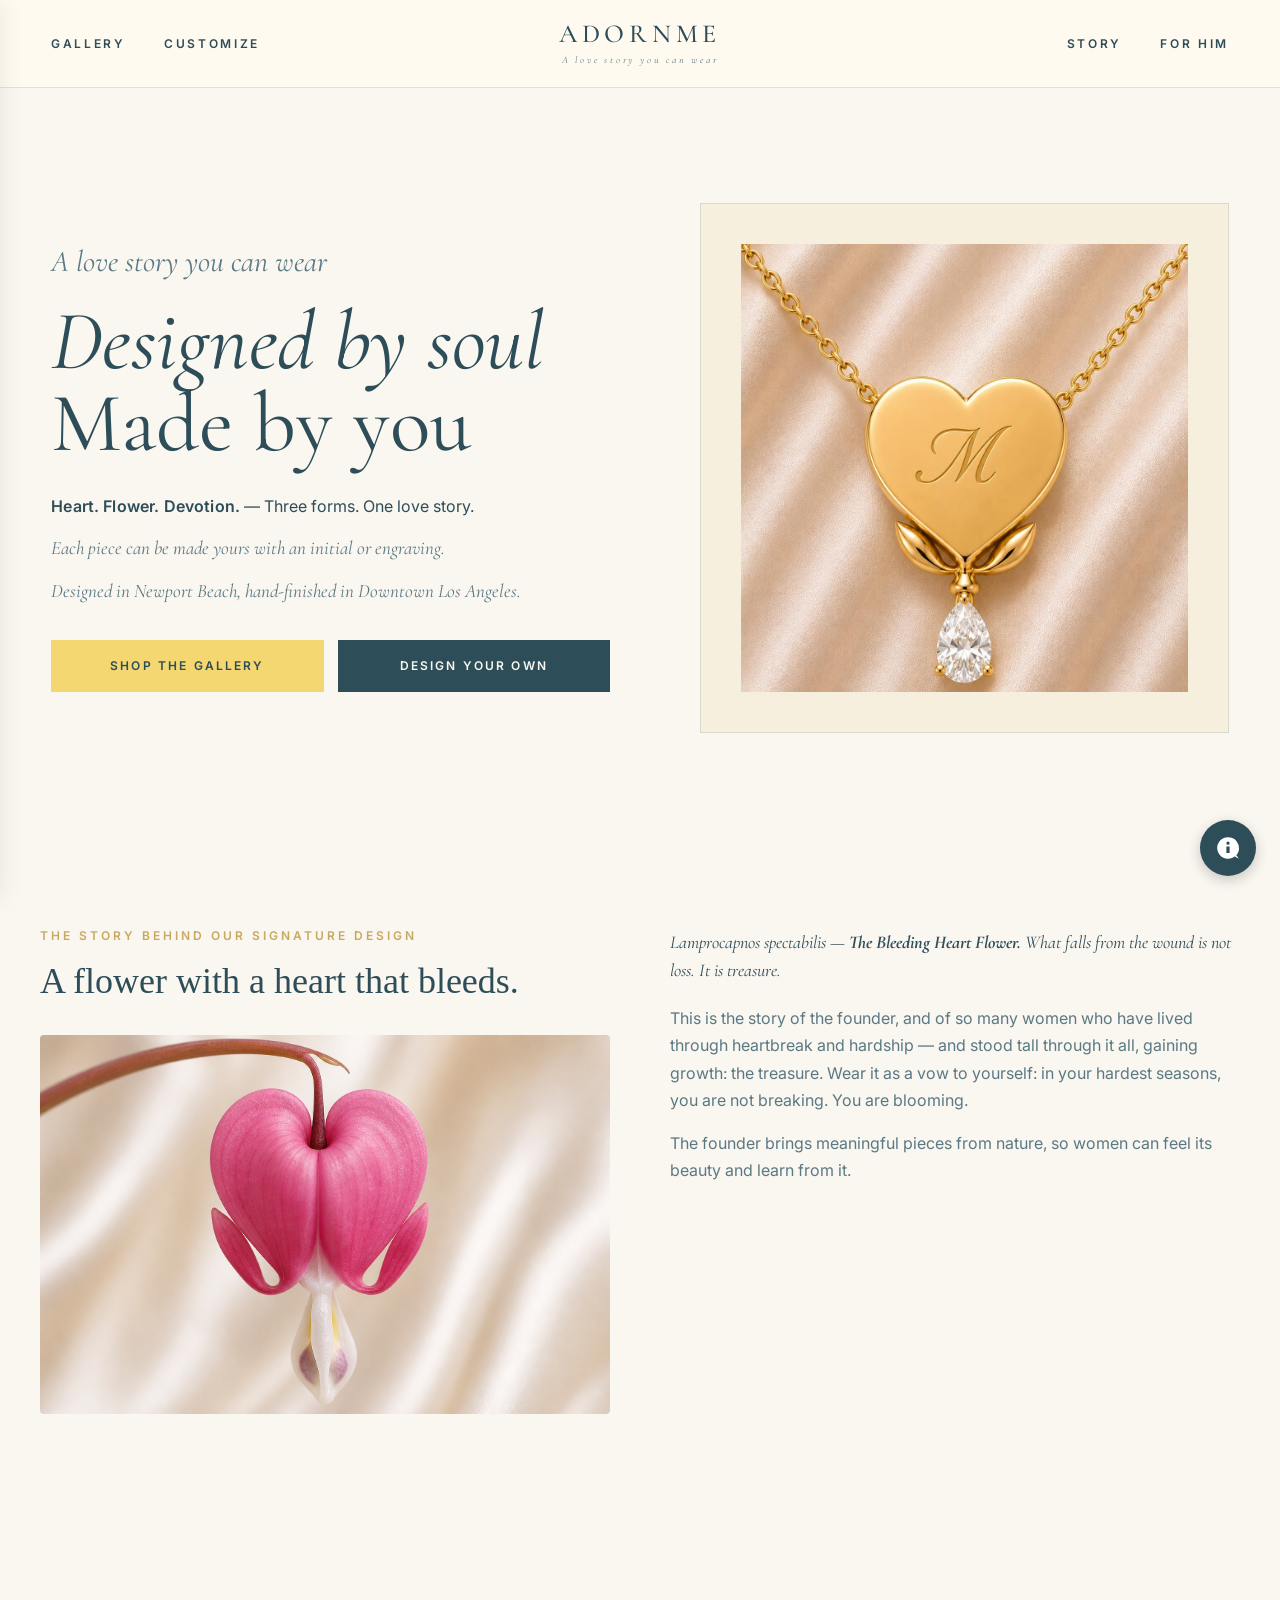
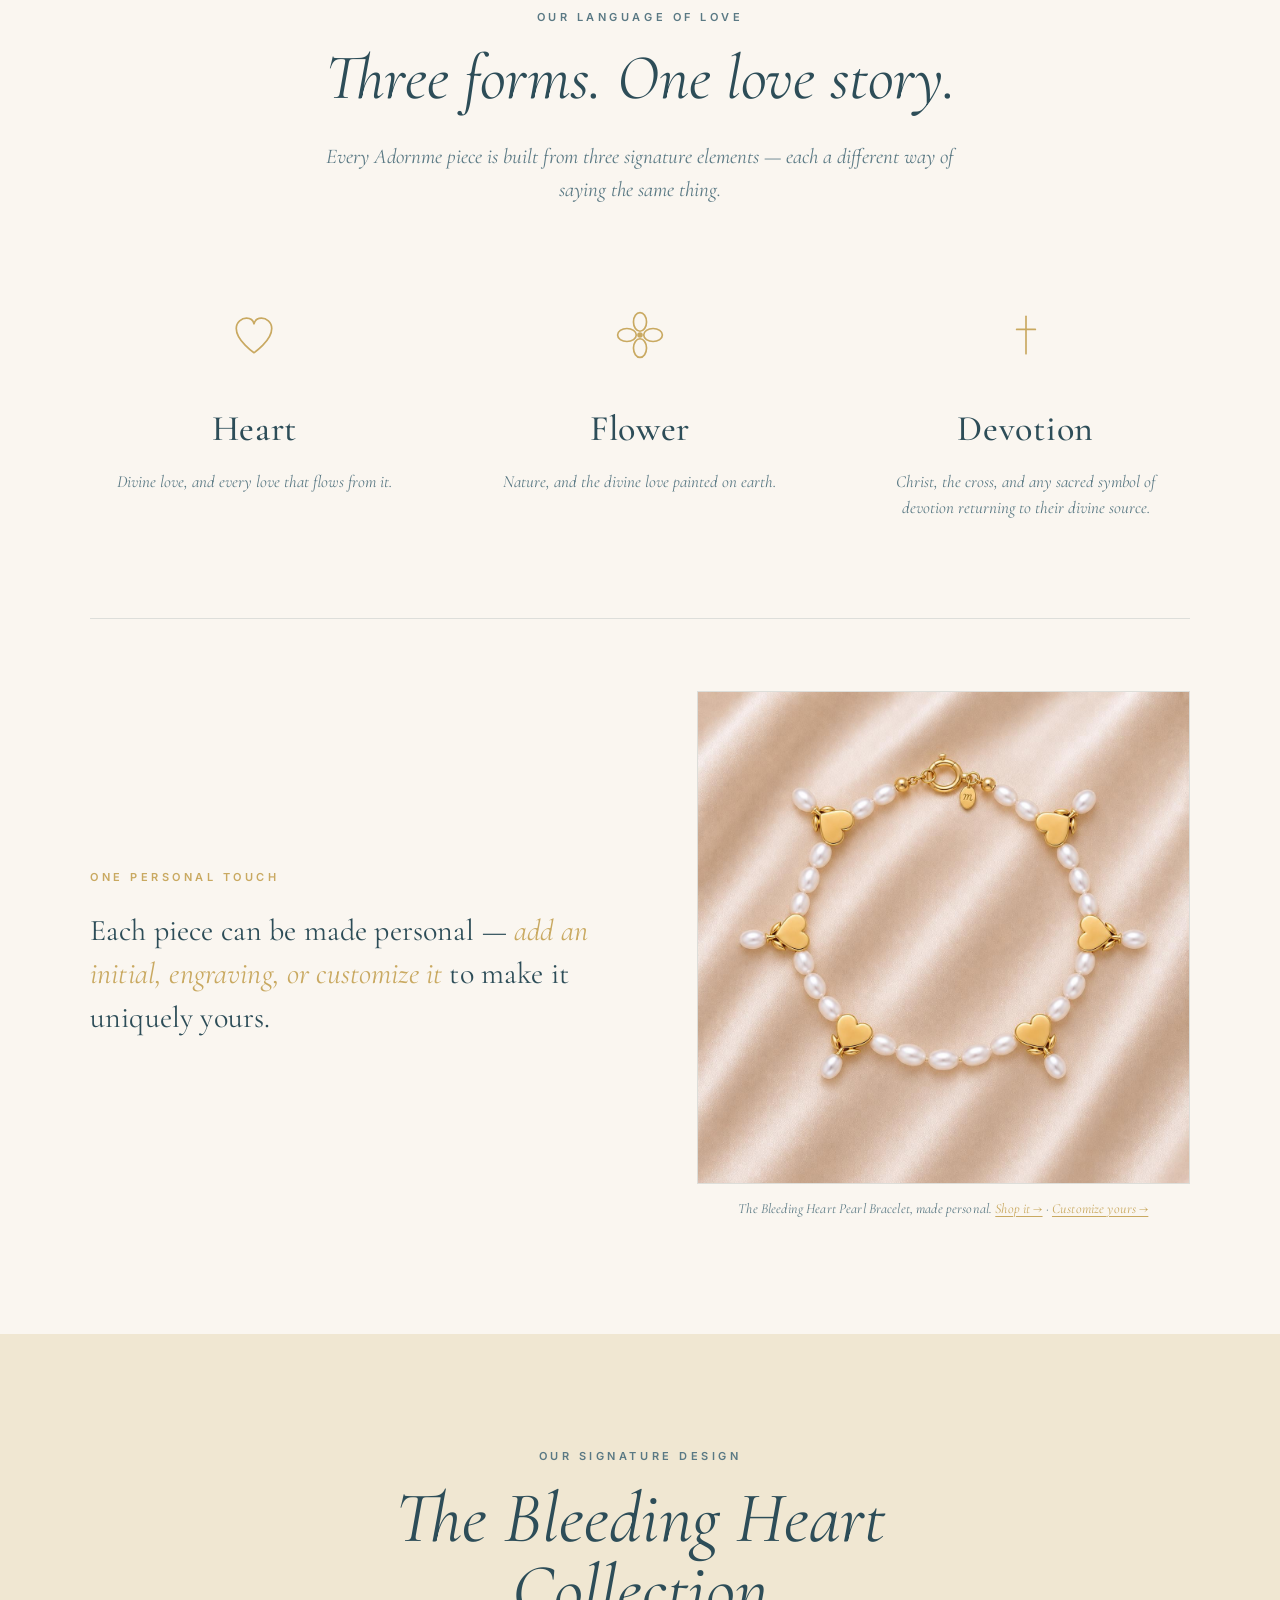
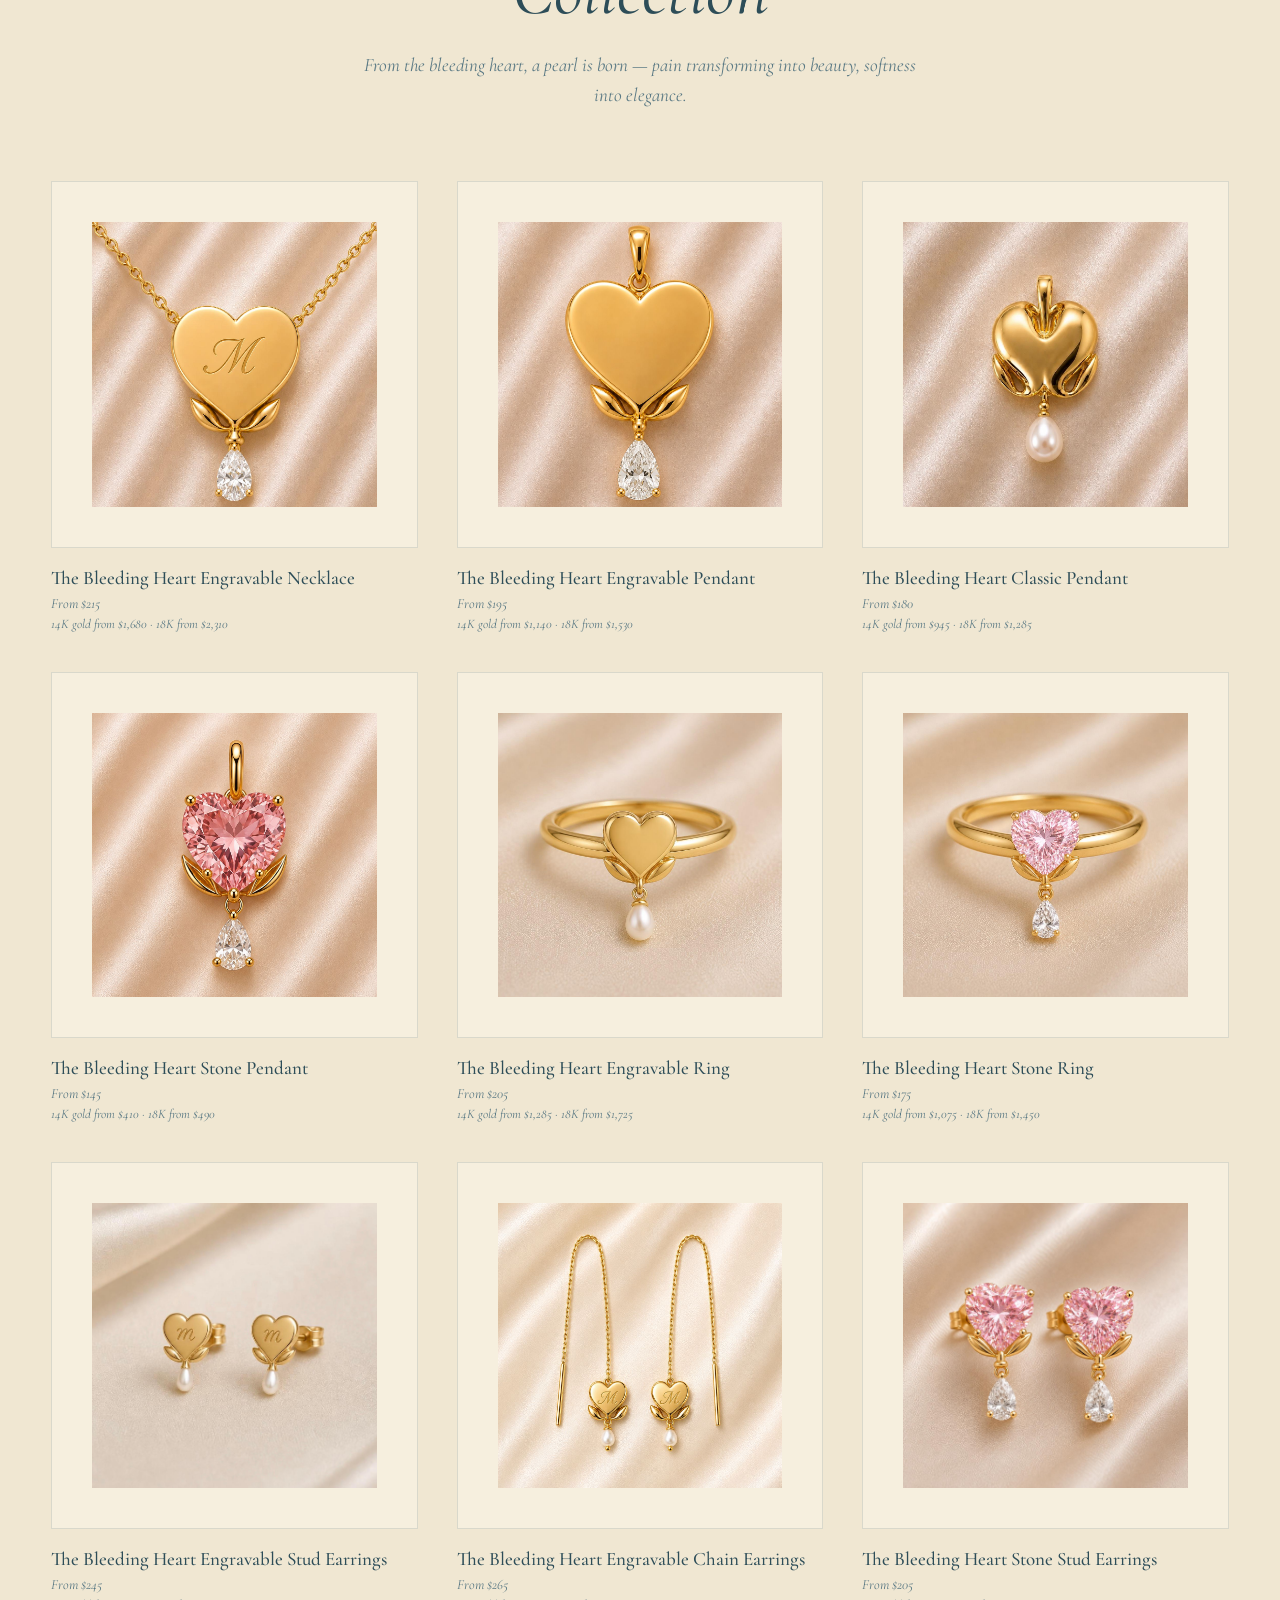
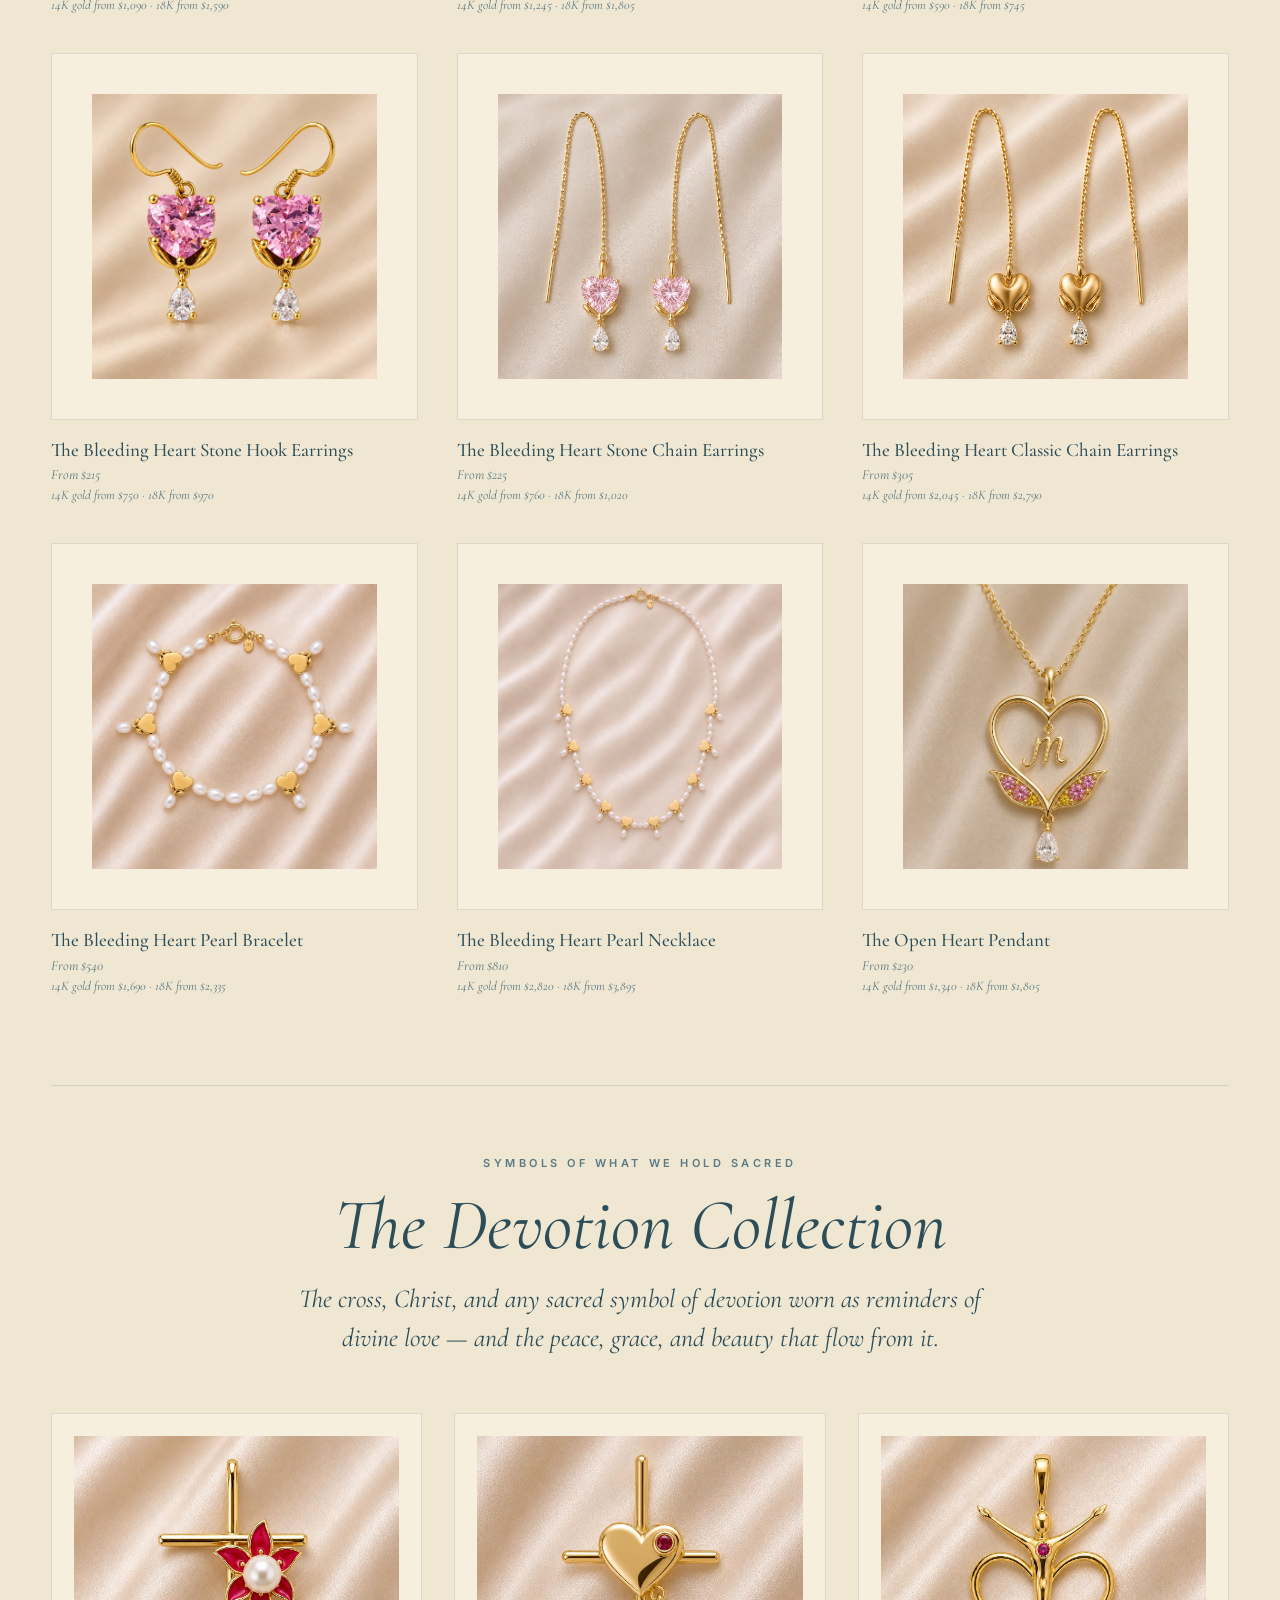
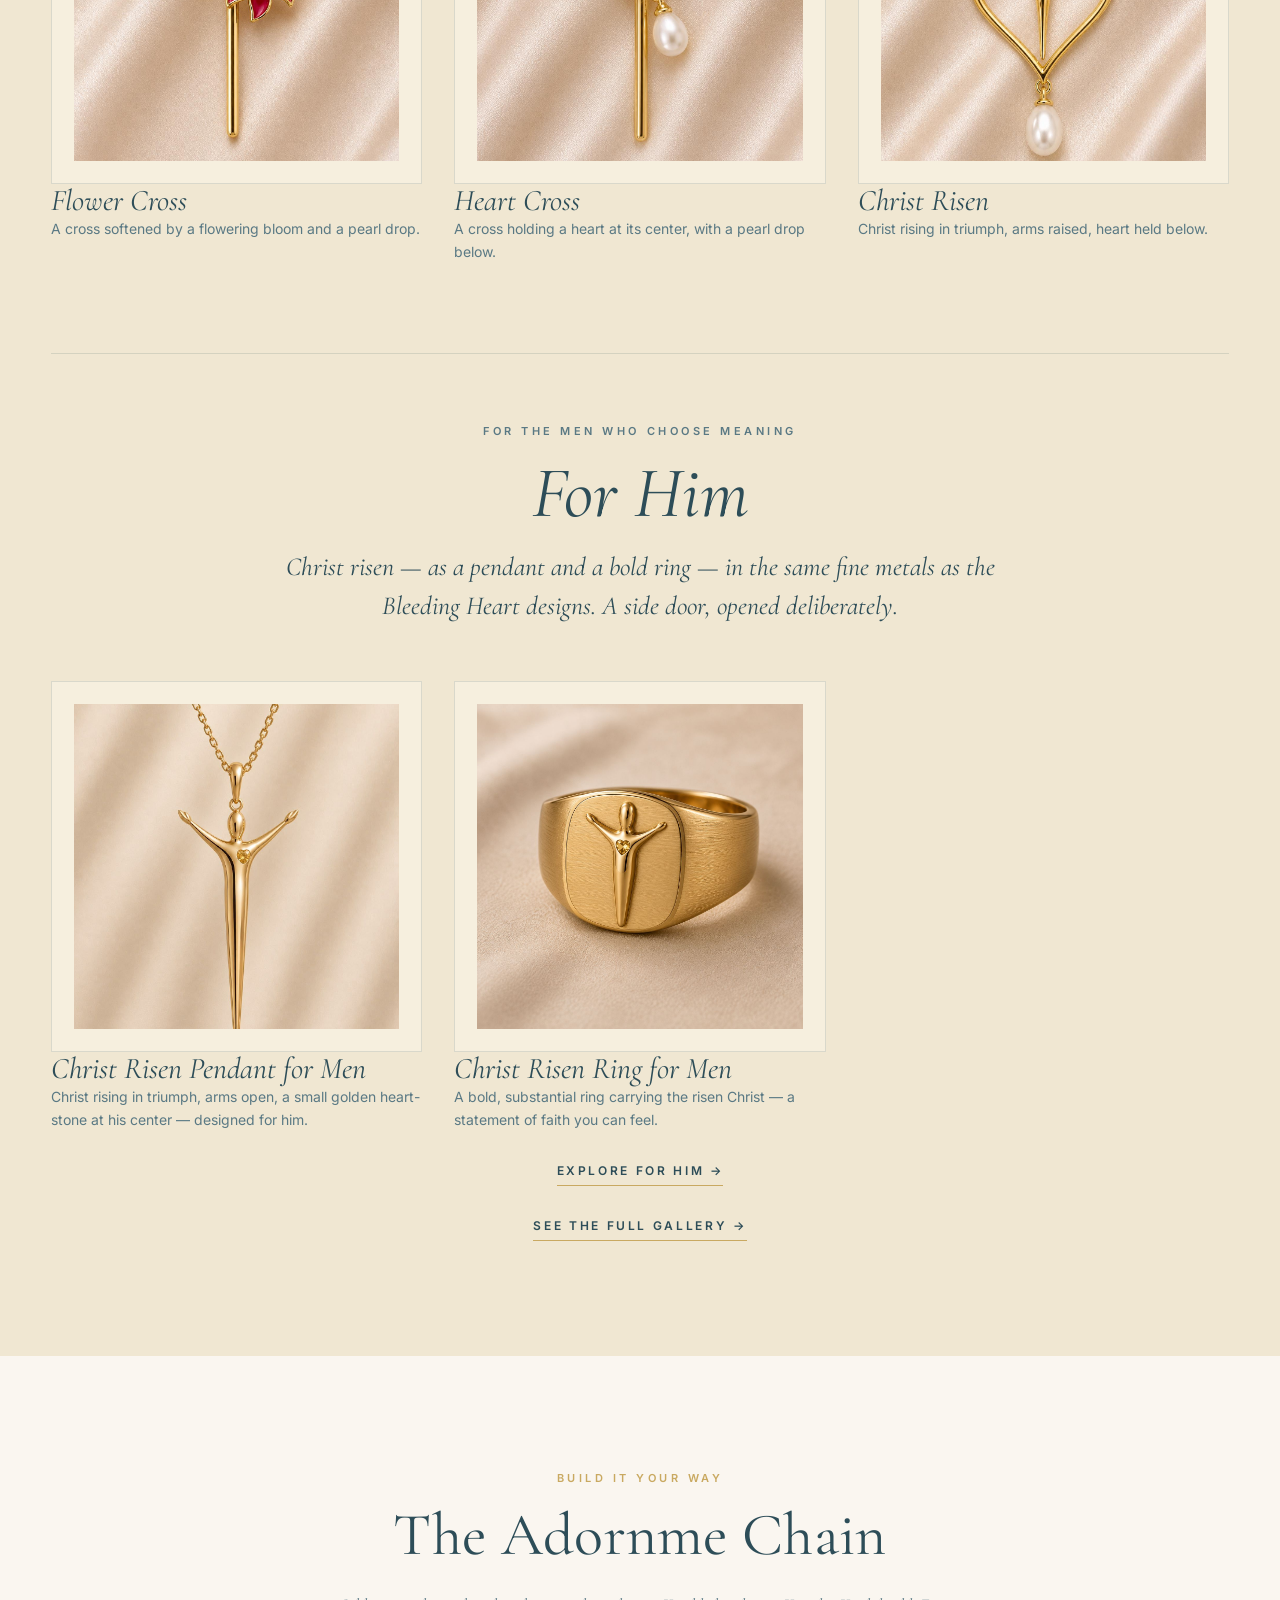
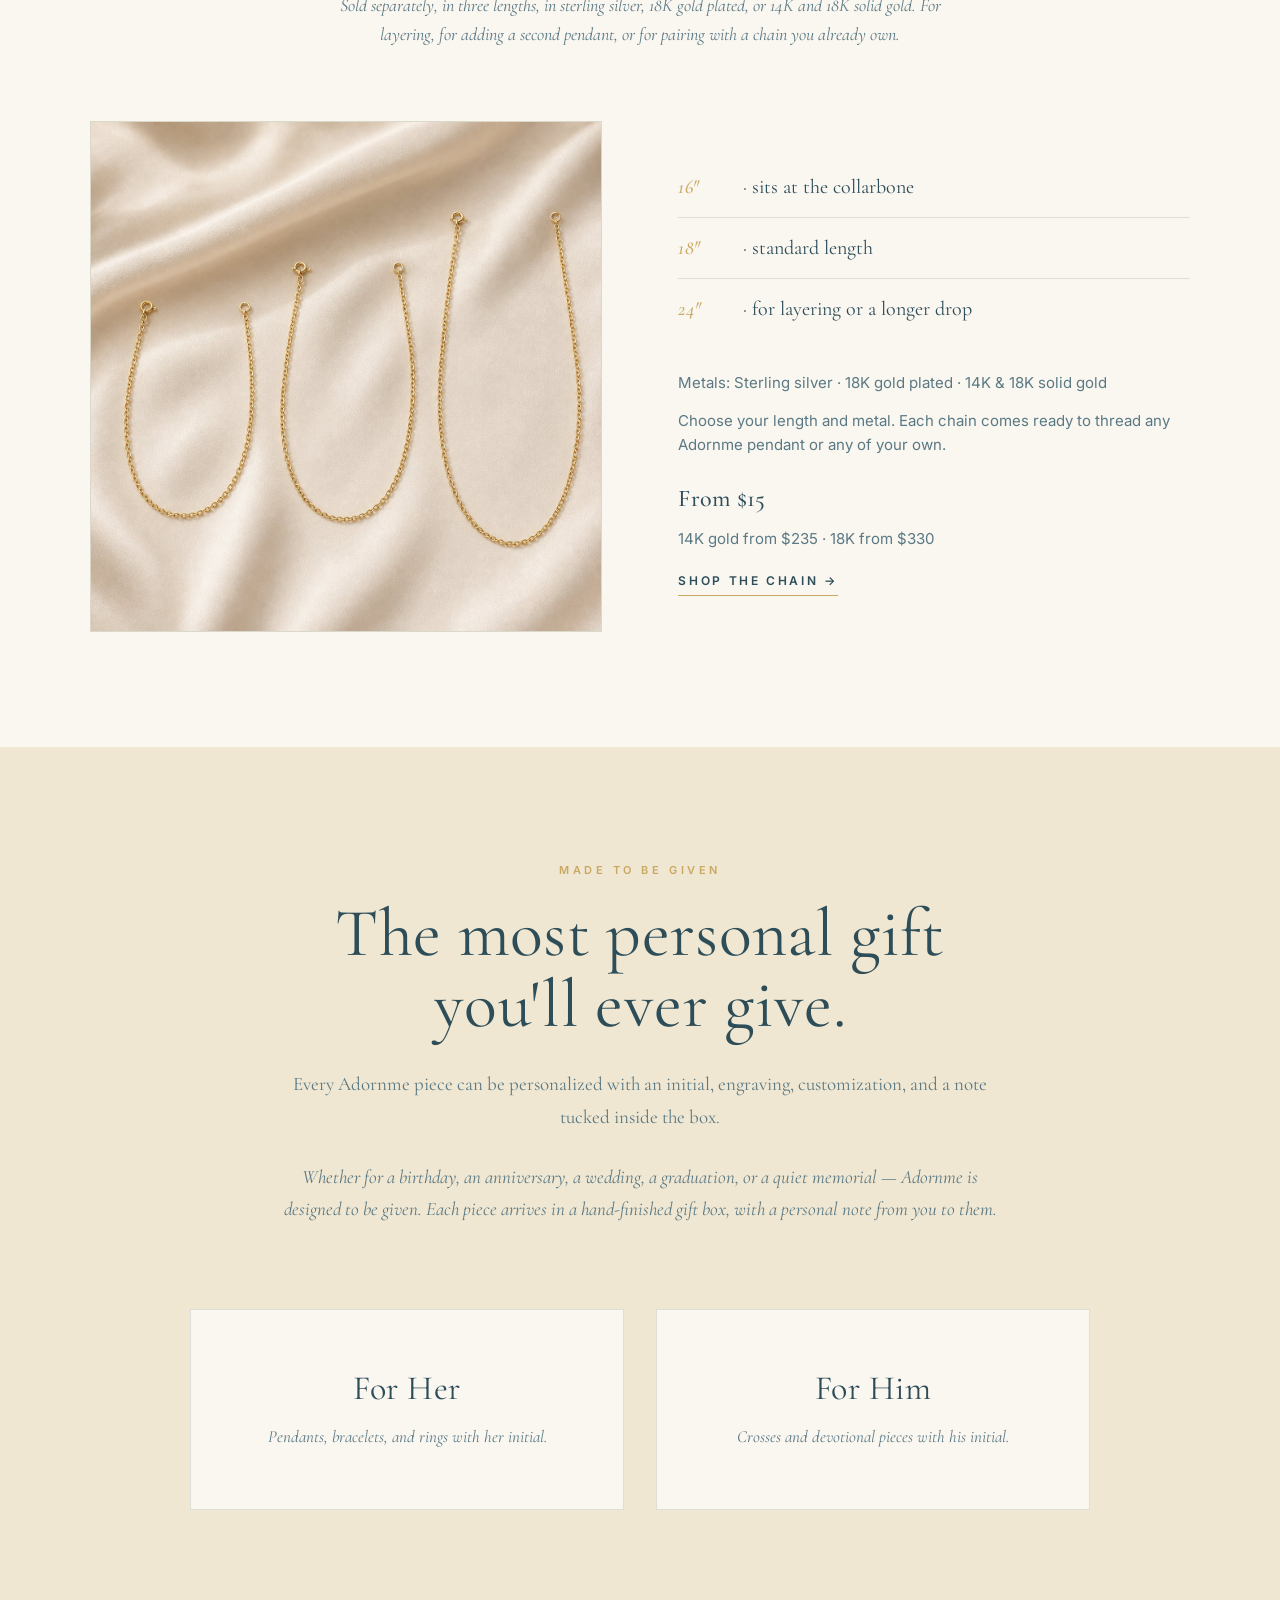
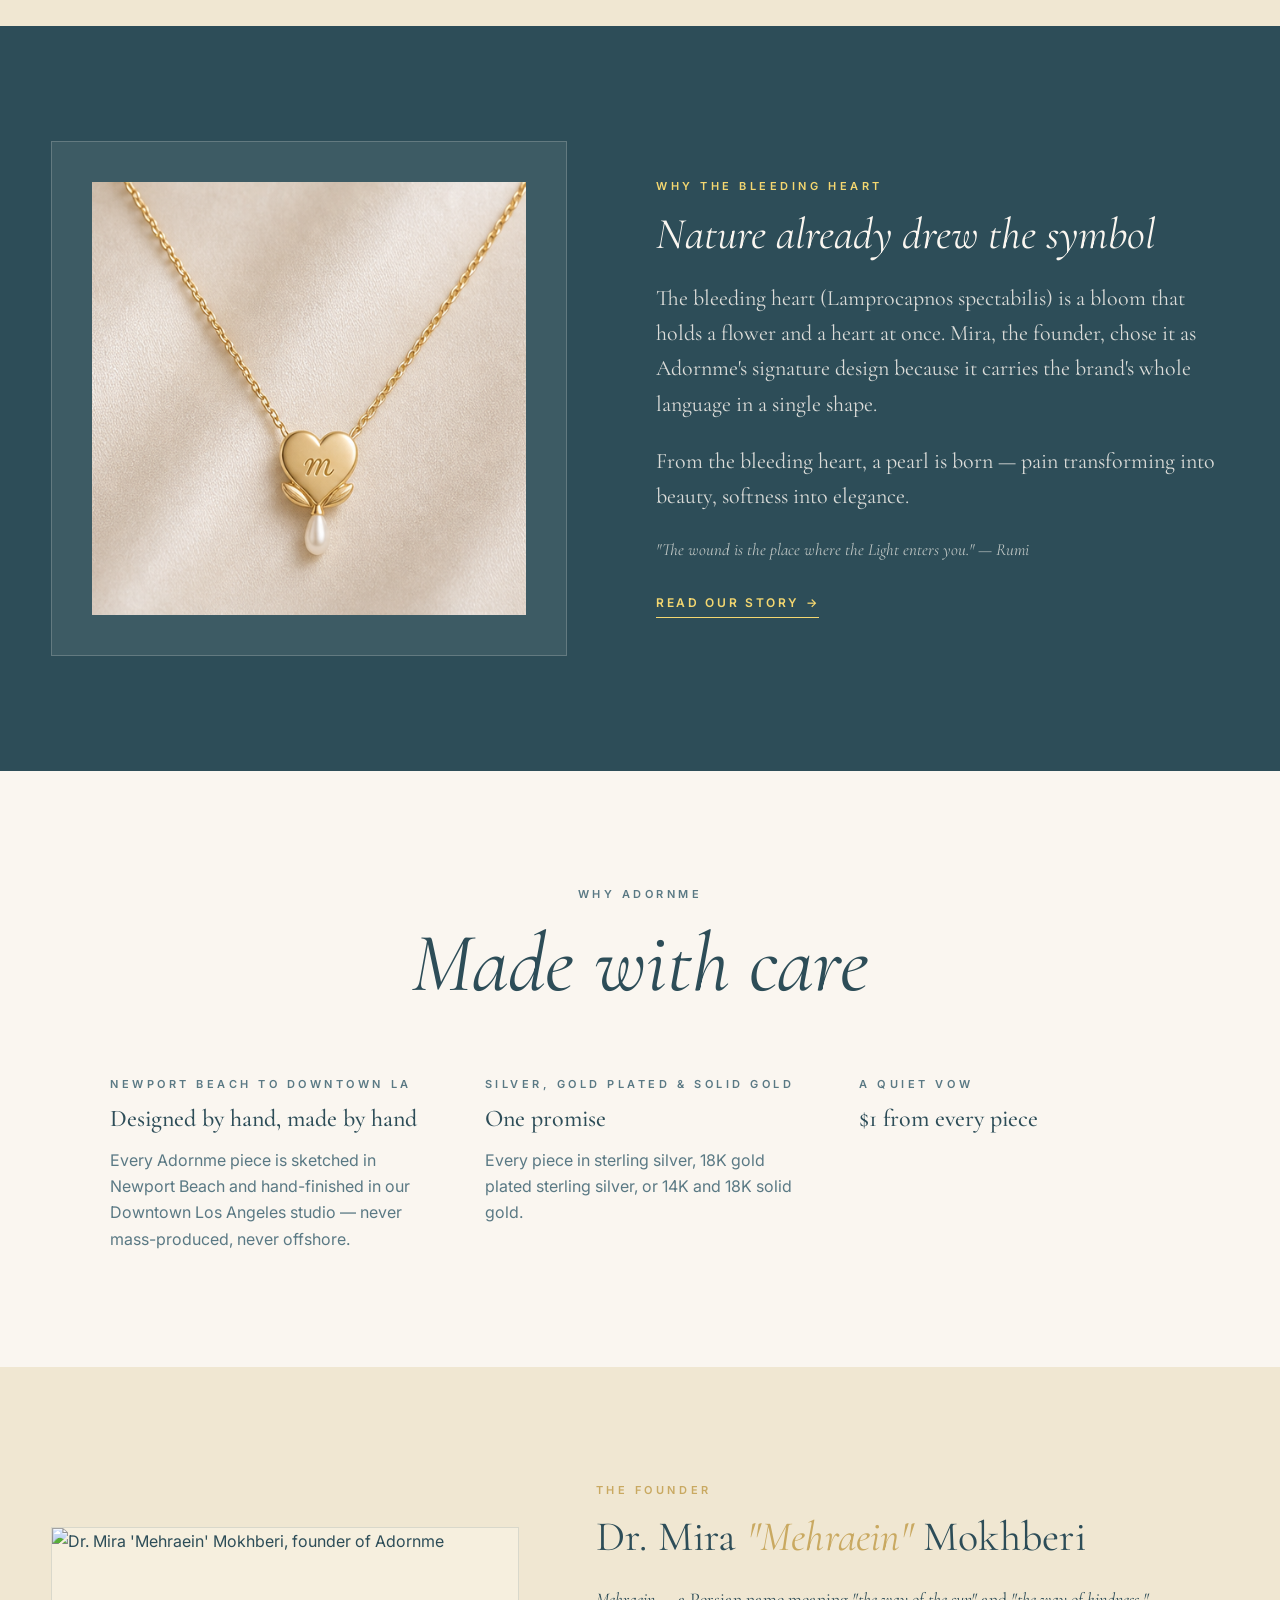
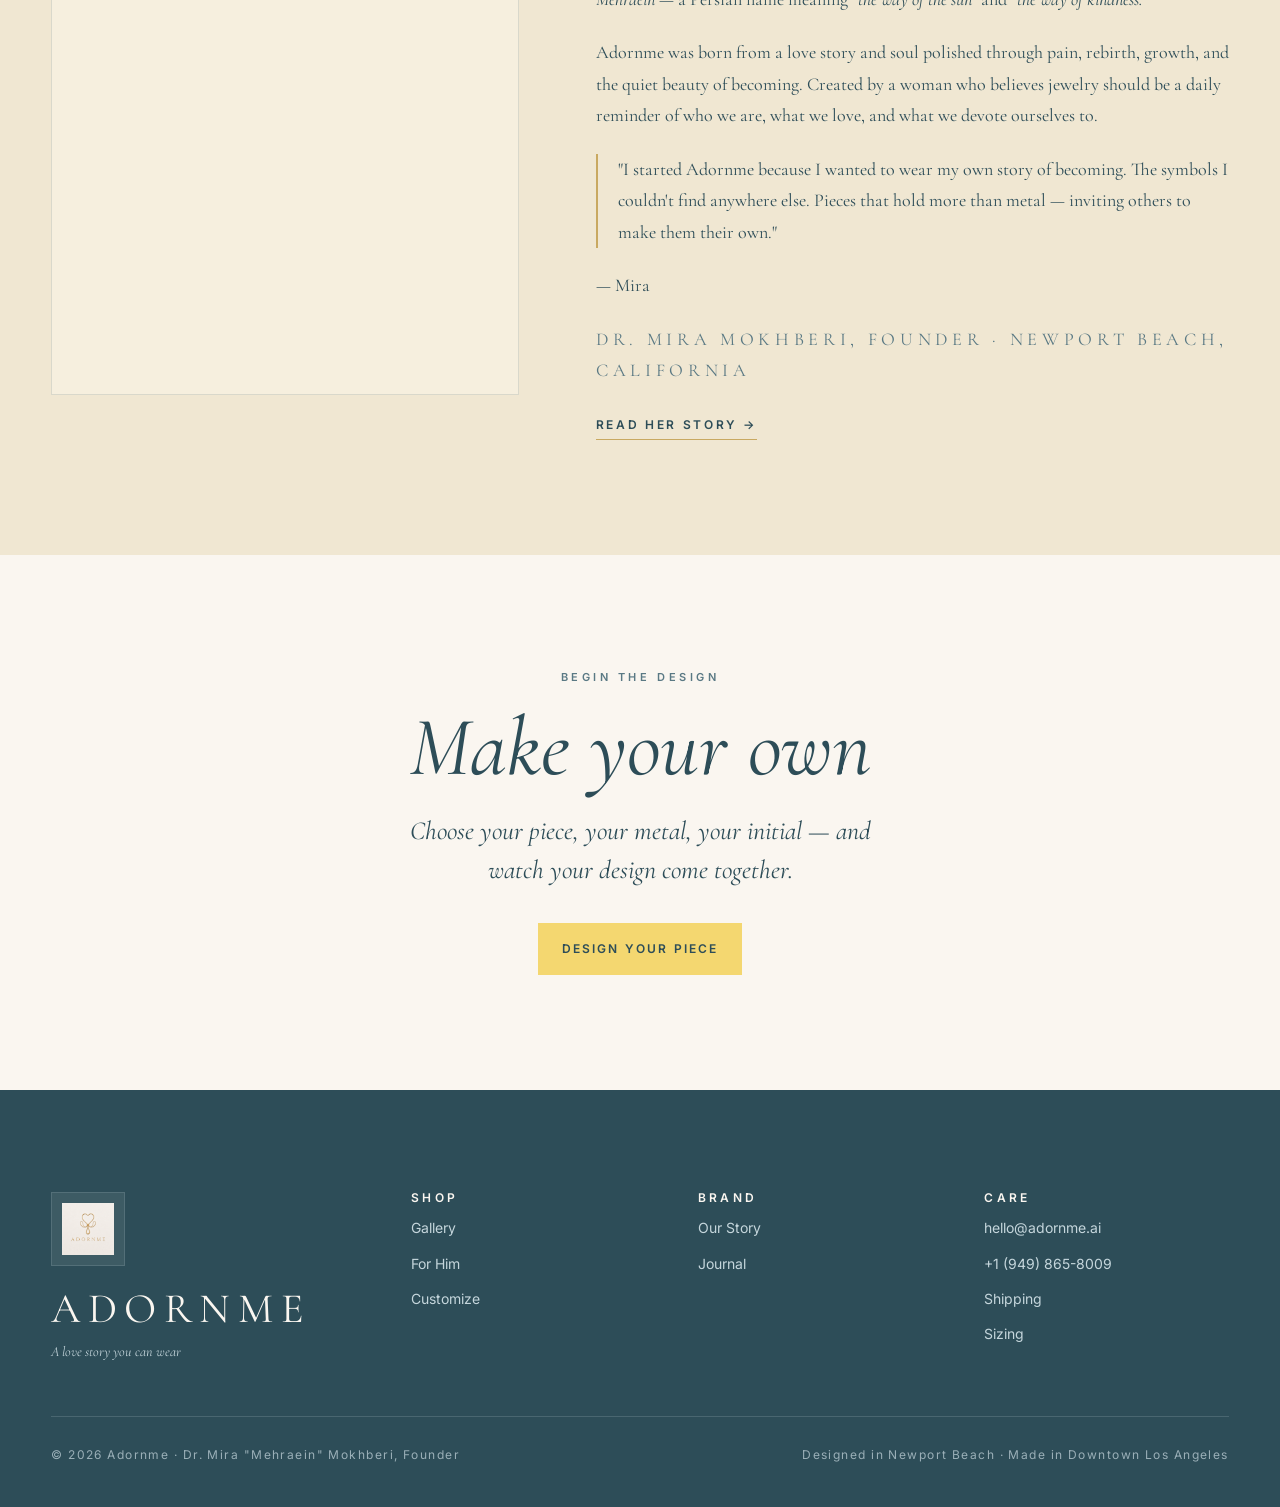
==== index.html @ 0396de8e "Remove leftover "by request" and engraving wording - Home: solid gold no longer described as "by req" ====
<!doctype html>
<html lang="en">
<head>
  <meta charset="utf-8">
  <meta name="viewport" content="width=device-width, initial-scale=1">
  <title>Adornme | A love story you can wear</title>
  <link rel="stylesheet" href="assets/home-gallery-v24.css">
</head>
<body>
  <nav class="nav" aria-label="Primary navigation">
    <div class="nav-left">
      <a href="trinity-collection.html">Gallery</a>
      <a href="customize.html">Customize</a>
    </div>
    <a class="logo" href="index.html" aria-label="Adornme home">
      <strong>ADORNME</strong>
      <span>A love story you can wear</span>
    </a>
    <div class="nav-right">
      <a href="our-story.html">Story</a>
      <a href="for-him.html">For Him</a>
    </div>
  </nav>

  <header class="home-hero">
    <div class="hero-grid">
      <div>
        <p class="hero-tag">A love story you can wear</p>
        <h1><em>Designed by soul</em><br>Made by you</h1>
        <p class="hero-copy"><strong>Heart. Flower. Devotion.</strong> — Three forms. One love story.</p>
        <p class="hero-copy hero-copy--soft">Each piece can be made yours with an initial or engraving.</p>
        <p class="hero-copy hero-copy--soft">Designed in Newport Beach, hand-finished in Downtown Los Angeles.</p>
        <div class="hero-actions">
          <a class="button" href="trinity-collection.html">Shop the Gallery</a>
          <a class="button blue" href="customize.html">Design your own</a>
        </div>
      </div>
      <div class="hero-image">
        <a href="product.html?id=engravable-necklace" aria-label="Shop The Bleeding Heart Engravable Necklace"><img src="assets/products/engravable-necklace.jpeg" alt="The Bleeding Heart Engravable Necklace in gold with engraved initial and pearl drop"></a>
      </div>
    </div>
  </header>

  <section class="garden-section">
    <div class="garden-grid">
      <div class="garden-col garden-left">
        <div class="eyebrow">THE STORY BEHIND OUR SIGNATURE DESIGN</div>
        <h2>A flower with a heart that bleeds.</h2>
        <div class="garden-image">
          <img src="assets/bleeding-heart-flower.png" alt="A single bleeding heart flower bloom — pink heart with white drop hanging below">
        </div>
      </div>
      <div class="garden-col garden-right">
        <p class="lede">Lamprocapnos spectabilis — <strong>The Bleeding Heart Flower.</strong> What falls from the wound is not loss. It is treasure.</p>
        <p>This is the story of the founder, and of so many women who have lived through heartbreak and hardship — and stood tall through it all, gaining growth: the treasure. Wear it as a vow to yourself: in your hardest seasons, you are not breaking. You are blooming.</p>
        <p>The founder brings meaningful pieces from nature, so women can feel its beauty and learn from it.</p>
      </div>
    </div>
  </section>

  <style>
    .garden-section { padding: 80px 24px; background: #faf6f0; }
    .garden-grid { max-width: 1200px; margin: 0 auto; display: grid; grid-template-columns: 1fr 1fr; gap: 60px; align-items: start; }
    .garden-left .eyebrow { font-size: 12px; letter-spacing: 3px; color: #c9a961; margin-bottom: 16px; font-weight: 600; }
    .garden-left h2 { font-size: 36px; line-height: 1.2; color: #2d4d58; font-family: 'Times', serif; margin: 0 0 32px 0; font-weight: 400; }
    .garden-image img { width: 100%; height: auto; display: block; border-radius: 4px; }
    .garden-right .lede { font-size: 18px; line-height: 1.6; color: #2d4d58; margin-bottom: 20px; font-style: italic; }
    .garden-right p { font-size: 16px; line-height: 1.7; color: #5a7984; margin-bottom: 16px; }
    @media (max-width: 768px) { .garden-section { padding: 50px 20px; } .garden-grid { grid-template-columns: 1fr; gap: 24px; } .garden-left h2 { font-size: 28px; margin-bottom: 24px; } .garden-left .garden-image { margin-bottom: 8px; } }
  </style>

  <section class="three-pillars centered-section">
    <div class="container">
      <div class="pillars-head">
        <div class="eyebrow">Our Language of Love</div>
        <h2>Three forms. One love story.</h2>
        <p class="pillars-intro">Every Adornme piece is built from three signature elements — each a different way of saying the same thing.</p>
      </div>
      <div class="pillars-grid">
        <article class="pillar">
          <div class="pillar-icon" aria-hidden="true">
            <svg viewBox="0 0 60 60" fill="none" stroke="currentColor" stroke-width="1.8" stroke-linecap="round" stroke-linejoin="round"><path d="M30 49 C 30 49, 11 36, 11 23 C 11 16, 17 12, 22 12 C 26 12, 29 14, 30 18 C 31 14, 34 12, 38 12 C 43 12, 49 16, 49 23 C 49 36, 30 49, 30 49 Z" /></svg>
          </div>
          <h3 class="pillar-name">Heart</h3>
          <p class="pillar-line">Divine love, and every love that flows from it.</p>
        </article>
        <article class="pillar">
          <div class="pillar-icon" aria-hidden="true">
            <svg viewBox="0 0 60 60" fill="none" stroke="currentColor" stroke-width="1.8" stroke-linecap="round" stroke-linejoin="round"><ellipse cx="30" cy="16" rx="7" ry="10" /><ellipse cx="44" cy="30" rx="10" ry="7" /><ellipse cx="30" cy="44" rx="7" ry="10" /><ellipse cx="16" cy="30" rx="10" ry="7" /><circle cx="30" cy="30" r="3" fill="currentColor" stroke="none" /></svg>
          </div>
          <h3 class="pillar-name">Flower</h3>
          <p class="pillar-line">Nature, and the divine love painted on earth.</p>
        </article>
        <article class="pillar">
          <div class="pillar-icon" aria-hidden="true">
            <svg viewBox="0 0 60 60" fill="none" stroke="currentColor" stroke-width="1.8" stroke-linecap="round"><line x1="30" y1="10" x2="30" y2="50" /><line x1="20" y1="24" x2="40" y2="24" /></svg>
          </div>
          <h3 class="pillar-name">Devotion</h3>
          <p class="pillar-line">Christ, the cross, and any sacred symbol of devotion returning to their divine source.</p>
        </article>
      </div>
      <div class="pillars-personal pillars-personal--with-example">
        <div class="pillars-personal-text">
          <div class="eyebrow">One Personal Touch</div>
          <p class="personal-line">Each piece can be made personal — <em>add an initial, engraving, or customize it</em> to make it uniquely yours.</p>
        </div>
        <div class="personal-example">
          <div class="personal-example-image">
            <a href="product.html?id=pearl-bracelet" aria-label="Shop The Bleeding Heart Pearl Bracelet"><img src="assets/products/pearl-bracelet-six-hearts.jpg" alt="The Bleeding Heart Pearl Bracelet, personalized with initial"></a>
          </div>
          <p class="personal-example-caption">The Bleeding Heart Pearl Bracelet, made personal. <a href="product.html?id=pearl-bracelet">Shop it →</a> · <a href="customize.html">Customize yours →</a></p>
        </div>
      </div>
    </div>
  </section>

  <section class="signature cream">
    <div class="container">
      <div class="section-head">
        <div class="eyebrow">Our Signature Design</div>
        <h2>The Bleeding Heart Collection</h2>
        <p class="poem">From the bleeding heart, a pearl is born — pain transforming into beauty, softness into elegance.</p>
      </div>
      <!-- Data-driven: rendered from PRODUCTS with live Shopify prices -->
      <div class="product-grid product-grid--six" id="homeSignatureGrid"></div>

      <div class="cross-studies">
        <div class="section-head">
          <div class="eyebrow">Symbols of What We Hold Sacred</div>
          <h2>The Devotion Collection</h2>
          <p class="lede">The cross, Christ, and any sacred symbol of devotion worn as reminders of divine love — and the peace, grace, and beauty that flow from it.</p>
        </div>
        <div class="study-grid study-grid--five" id="homeDevotionGrid"></div>
      </div>

      <div class="cross-studies">
        <div class="section-head">
          <div class="eyebrow">For the Men Who Choose Meaning</div>
          <h2>For Him</h2>
          <p class="lede">Christ risen — as a pendant and a bold ring — in the same fine metals as the Bleeding Heart designs. A side door, opened deliberately.</p>
        </div>
        <div class="study-grid study-grid--five" id="homeForHimGrid"></div>
        <a class="link-arrow" href="for-him.html">Explore For Him →</a>
      </div>
      <a class="link-arrow" href="trinity-collection.html">See the full Gallery →</a>
    </div>
  </section>

  <section class="chains centered-section">
    <div class="container">
      <div class="chains-head">
        <div class="eyebrow">Build it your way</div>
        <h2>The Adornme Chain</h2>
        <p class="chains-intro">Sold separately, in three lengths, in sterling silver, 18K gold plated, or 14K and 18K solid gold. For layering, for adding a second pendant, or for pairing with a chain you already own.</p>
      </div>
      <div class="chains-grid">
        <div class="chains-image">
          <a href="product.html?id=adornme-chain" aria-label="Shop The Adornme Chain"><img src="assets/products/adornme-chain.png" alt="The Adornme Chain in three lengths, shown side by side"></a>
        </div>
        <div class="chains-copy">
          <ul class="chains-options">
            <li><strong>16″</strong> · sits at the collarbone</li>
            <li><strong>18″</strong> · standard length</li>
            <li><strong>24″</strong> · for layering or a longer drop</li>
          </ul>
          <p class="chains-detail">Metals: Sterling silver · 18K gold plated · 14K &amp; 18K solid gold</p>
          <p class="chains-detail">Choose your length and metal. Each chain comes ready to thread any Adornme pendant or any of your own.</p>
          <p class="chains-price" id="homeChainPrice">From $15</p>
          <p class="chains-detail" id="homeChainGold">14K gold from $235 · 18K from $330</p>
          <a class="link-arrow" href="product.html?id=adornme-chain">Shop the chain →</a>
        </div>
      </div>
    </div>
  </section>

  <section class="gift centered-section">
    <div class="container">
      <div class="gift-head">
        <div class="eyebrow">Made to be Given</div>
        <h2>The most personal gift<br>you'll ever give.</h2>
        <p class="gift-copy">Every Adornme piece can be personalized with an initial, engraving, customization, and a note tucked inside the box.</p>
        <p class="gift-copy gift-copy--italic">Whether for a birthday, an anniversary, a wedding, a graduation, or a quiet memorial — Adornme is designed to be given. Each piece arrives in a hand-finished gift box, with a personal note from you to them.</p>
      </div>
      <div class="gift-grid">
        <article class="gift-card">
          <h3>For Her</h3>
          <p>Pendants, bracelets, and rings with her initial.</p>
        </article>
        <article class="gift-card">
          <h3>For Him</h3>
          <p>Crosses and devotional pieces with his initial.</p>
        </article>
      </div>
    </div>
  </section>

  <section class="dark">
    <div class="story-grid">
      <div class="story-image">
        <img src="assets/products/bleeding-heart-macro.jpg" alt="Close-up of the Bleeding Heart pendant">
      </div>
      <div>
        <div class="eyebrow">Why the Bleeding Heart</div>
        <h3>Nature already drew the symbol</h3>
        <p>The bleeding heart (Lamprocapnos spectabilis) is a bloom that holds a flower and a heart at once. Mira, the founder, chose it as Adornme's signature design because it carries the brand's whole language in a single shape.</p>
        <p>From the bleeding heart, a pearl is born — pain transforming into beauty, softness into elegance.</p>
        <p class="quote">"The wound is the place where the Light enters you." — Rumi</p>
        <a class="link-arrow" href="our-story.html">Read our story →</a>
      </div>
    </div>
  </section>

  <section class="made">
    <div class="section-head narrow">
      <div class="eyebrow">Why Adornme</div>
      <h2>Made with care</h2>
    </div>
    <div class="trust-grid">
      <article class="trust-item">
        <div class="eyebrow">Newport Beach to Downtown LA</div>
        <h4>Designed by hand, made by hand</h4>
        <p>Every Adornme piece is sketched in Newport Beach and hand-finished in our Downtown Los Angeles studio — never mass-produced, never offshore.</p>
      </article>
      <article class="trust-item">
        <div class="eyebrow">Silver, gold plated &amp; solid gold</div>
        <h4>One promise</h4>
        <p>Every piece in sterling silver, 18K gold plated sterling silver, or 14K and 18K solid gold.</p>
      </article>
      <article class="trust-item">
        <div class="eyebrow">A quiet vow</div>
        <h4>$1 from every piece</h4>
        
      </article>
    </div>
  </section>

  <section class="founder-note cream">
    <div class="container">
      <div class="founder-grid">
        <div class="founder-portrait">
          <img src="assets/mira-founder-portrait.jpg" alt="Dr. Mira 'Mehraein' Mokhberi, founder of Adornme">
        </div>
        <div class="founder-text">
          <div class="eyebrow">The Founder</div>
          <h2 class="founder-name">Dr. Mira <em>"Mehraein"</em> Mokhberi</h2>
          <p class="founder-meaning"><em>Mehraein</em> — a Persian name meaning <em>"the way of the sun"</em> and <em>"the way of kindness."</em></p>
          <p>Adornme was born from a love story and soul polished through pain, rebirth, growth, and the quiet beauty of becoming. Created by a woman who believes jewelry should be a daily reminder of who we are, what we love, and what we devote ourselves to.</p>
          <p class="founder-quote">"I started Adornme because I wanted to wear my own story of becoming. The symbols I couldn't find anywhere else. Pieces that hold more than metal — inviting others to make them their own."</p>
          <p class="founder-signoff">— Mira</p>
          <p class="founder-attribution">Dr. Mira Mokhberi, Founder · Newport Beach, California</p>
          <a class="link-arrow" href="our-story.html">Read her story →</a>
        </div>
      </div>
    </div>
  </section>

  <section class="invite">
    <div class="narrow">
      <div class="eyebrow">Begin the design</div>
      <h2>Make your own</h2>
      <p class="lede">Choose your piece, your metal, your initial — and watch your design come together.</p>
      <a class="button" href="customize.html">Design your piece</a>
    </div>
  </section>

  <footer class="footer">
    <div class="footer-grid">
      <div>
        <div class="footer-mark"><img src="assets/adornme-symbol-mark-adornme.png" alt="Adornme flower-heart symbol"></div>
        <div class="footer-logo">ADORNME</div>
        <p class="footer-tag">A love story you can wear</p>
      </div>
      <div>
        <h3>Shop</h3>
        <a href="trinity-collection.html">Gallery</a>
        <a href="for-him.html">For Him</a>
        <a href="customize.html">Customize</a>
      </div>
      <div>
        <h3>Brand</h3>
        <a href="our-story.html">Our Story</a>
        <a href="journal.html">Journal</a>
      </div>
      <div>
        <h3>Care</h3>
        <p><a href="mailto:hello@adornme.ai" style="color:inherit;text-decoration:none;">hello@adornme.ai</a></p>
        <p><a href="tel:+19498658009" style="color:inherit;text-decoration:none;">+1 (949) 865-8009</a></p>
        <a href="shipping.html">Shipping</a>
        <a href="materials.html">Sizing</a>
      </div>
    </div>
    <div class="legal">
      <span>© 2026 Adornme · Dr. Mira "Mehraein" Mokhberi, Founder</span>
      <span>Designed in Newport Beach · Made in Downtown Los Angeles</span>
    </div>
  </footer>

  <script src="assets/products-data.js"></script>
  <script src="assets/shopify-checkout.js"></script>
  <script>
    // ============================================================
    // HOMEPAGE product grids — v43.0 (adds "14K gold from" lines for pieces with gold prices)
    // Data-driven from PRODUCTS with live Shopify "from" prices.
    // This prevents stale/broken cards when the catalog changes.
    // ============================================================
    const livePrices = {};
    const liveGold = {};   // id -> { gold14, gold18 } lowest live gold prices
    function goldFrom(p, m){ const g = liveGold[p.id] || {}; return g[m] != null ? g[m] : adornmeMetalFrom(p, m); }
    function goldText(p){ return adornmeHasGold(p) ? `14K gold from $${goldFrom(p,"gold14").toLocaleString()} · 18K from $${goldFrom(p,"gold18").toLocaleString()}` : ""; }

    function fromPriceFor(p){
      // Live Shopify from-price when loaded; otherwise the products-data.js price.
      if (livePrices[p.id] != null) return livePrices[p.id];
      return adornmeGetFromPrice(p);
    }
    function priceText(p){ const n = fromPriceFor(p); return n != null ? `From $${n.toLocaleString()}` : ""; }
    function card(p){
      const img = p.image;
      return `<a class="product-card" href="product.html?id=${p.id}"><div class="product-image"><img src="${img}" alt="${p.title}"></div><h3>${p.title}</h3><p class="price">${priceText(p)}</p>${adornmeHasGold(p) ? `<p class="price price-gold">${goldText(p)}</p>` : ""}</a>`;
    }
    function studyCard(p){
      return `<a class="study-card" href="product.html?id=${p.id}" style="text-decoration:none;color:inherit;display:block;"><div class="product-image"><img src="${p.image}" alt="${p.title}"></div><h3>${p.title}</h3><p>${p.lede || ""}</p></a>`;
    }
    function renderHomeGrids(){
      // Signature: Bleeding Heart collection pieces (exclude devotion), cap at a tidy set
      const sig = PRODUCTS.filter((p)=>p.collection==="bleeding-heart");
      const devotion = PRODUCTS.filter((p)=>p.collection==="devotion");
      const forhim = PRODUCTS.filter((p)=>p.collection==="for-him");
      const sigEl = document.getElementById("homeSignatureGrid");
      const devEl = document.getElementById("homeDevotionGrid");
      const forhimEl = document.getElementById("homeForHimGrid");
      if (sigEl) sigEl.innerHTML = sig.map(card).join("");
      if (devEl) devEl.innerHTML = devotion.map(studyCard).join("");
      if (forhimEl) forhimEl.innerHTML = forhim.map(studyCard).join("");
      // chain price
      const chain = PRODUCTS.find((p)=>p.id==="adornme-chain");
      const chainEl = document.getElementById("homeChainPrice");
      if (chain && chainEl) chainEl.textContent = priceText(chain);
      const chainGoldEl = document.getElementById("homeChainGold");
      if (chain && chainGoldEl) chainGoldEl.textContent = goldText(chain);
    }

    renderHomeGrids();

    (async function loadLive(){
      try {
        if (window.AdornmeShopify && window.AdornmeShopify.getProductPricing){
          await Promise.all(PRODUCTS.map(async (p)=>{
            try { const d = await window.AdornmeShopify.getProductPricing(p.id); if (d && d.from!=null) livePrices[p.id]=d.from;
              if (d && adornmeHasGold(p) && window.AdornmeShopify.liveMetalFrom) liveGold[p.id] = { gold14: window.AdornmeShopify.liveMetalFrom(p.id, METALS.gold14.shopify), gold18: window.AdornmeShopify.liveMetalFrom(p.id, METALS.gold18.shopify) }; } catch(e){}
          }));
          renderHomeGrids();
        }
      } catch(e){ console.warn("[Adornme] Home live pricing fallback:", e); }
    })();
  </script>
  <script src="assets/mobile-menu.js"></script>
  <script src="assets/fab.js"></script>
</body>
</html>
---- assets/home-gallery-v24.css ----
@import url("https://fonts.googleapis.com/css2?family=Cormorant+Garamond:ital,wght@0,300;0,400;0,500;1,300;1,400;1,500&family=Inter:wght@300;400;500;600&display=swap");

:root {
  --ink: #2D4D58;
  --ink-soft: #5A7984;
  --aegean: #2D4D58;
  --buttercup: #F4D770;
  --antique-gold: #C9A961;
  --cream: #F0E7D2;
  --ivory: #FAF6F0;
  --paper: #F6EFDE;
  --rule: rgba(45,77,88,0.14);
  --serif: "Cormorant Garamond", Georgia, "Times New Roman", serif;
  --sans: Inter, ui-sans-serif, system-ui, -apple-system, BlinkMacSystemFont, "Segoe UI", sans-serif;
}

* { box-sizing: border-box; }
html { scroll-behavior: smooth; }
body { margin: 0; background: var(--ivory); color: var(--ink); font: 16px/1.65 var(--sans); }
a { color: inherit; text-decoration: none; }
img { display: block; width: 100%; height: 100%; object-fit: cover; }
h1, h2, h3, h4, p { margin: 0; }
button, input { font: inherit; }

.announce {
  background: var(--ink);
  color: var(--ivory);
  padding: 9px 20px;
  text-align: center;
  font: 500 12px/1.4 var(--sans);
  letter-spacing: .14em;
}

.nav {
  position: sticky;
  top: 0;
  z-index: 20;
  min-height: 88px;
  display: grid;
  grid-template-columns: 1fr auto 1fr;
  align-items: center;
  gap: 28px;
  padding: 16px clamp(20px, 4vw, 56px);
  border-bottom: 1px solid var(--rule);
  background: rgba(255,250,240,.92);
  backdrop-filter: blur(10px);
}

.nav-left, .nav-right { display: flex; gap: clamp(22px, 3vw, 42px); align-items: center; }
.nav-right { justify-content: flex-end; }
.nav a:not(.logo) { font: 600 12px/1 var(--sans); letter-spacing: .22em; text-transform: uppercase; }
.logo { min-width: 240px; text-align: center; }
.logo strong { display: block; font: 500 26px/1 var(--serif); letter-spacing: .18em; }
.logo span { display: block; margin-top: 7px; color: var(--ink-soft); font: italic 400 10px/1.2 var(--serif); letter-spacing: .28em; }

section, .home-hero, .gallery-hero { padding: clamp(80px, 9vw, 140px) clamp(20px, 4vw, 56px); }
.container { width: min(1240px, 100%); margin: 0 auto; }
.narrow { width: min(760px, 100%); margin: 0 auto; text-align: center; }
.eyebrow { color: var(--ink-soft); font: 600 11px/1.35 var(--sans); letter-spacing: .32em; text-transform: uppercase; }
.lede { color: var(--ink); font: italic 400 clamp(20px, 2.4vw, 26px)/1.5 var(--serif); }
.link-arrow {
  display: inline-block;
  margin-top: 34px;
  border-bottom: 1px solid var(--antique-gold);
  padding-bottom: 8px;
  color: var(--ink);
  font: 600 12px/1 var(--sans);
  letter-spacing: .22em;
  text-transform: uppercase;
}
.dark .link-arrow { color: var(--buttercup); border-color: var(--buttercup); }

.button {
  min-height: 52px;
  display: inline-flex;
  align-items: center;
  justify-content: center;
  border: 0;
  border-radius: 0;
  padding: 0 24px;
  color: var(--ink);
  background: var(--buttercup);
  font: 600 12px/1 var(--sans);
  letter-spacing: .18em;
  text-transform: uppercase;
}
.button.blue { background: var(--aegean); color: var(--ivory); }
.button.secondary {
  border: 1px solid var(--ink);
  background: var(--ink);
  color: var(--ivory);
}
.button.added { background: var(--ink); color: var(--ivory); }
.action-row {
  display: flex;
  flex-wrap: wrap;
  gap: 12px;
  margin-top: 30px;
}
.action-row .button { margin-top: 0; }
.shown-choice {
  margin-top: 18px;
  color: var(--ink-soft);
  font: italic 400 14px/1.5 var(--serif);
}

.home-hero {
  background: var(--ivory);
}
.hero-grid {
  width: min(1240px, 100%);
  margin: 0 auto;
  display: grid;
  grid-template-columns: minmax(0, .95fr) minmax(320px, .9fr);
  gap: clamp(42px, 7vw, 96px);
  align-items: center;
}
.hero-tag { color: var(--ink-soft); font: italic 400 clamp(22px, 3vw, 30px)/1.2 var(--serif); }
.home-hero h1 {
  margin-top: 20px;
  color: var(--ink);
  font: 400 clamp(38px, 7vw, 84px)/.98 var(--serif);
  white-space: nowrap;
}
.home-hero h1 em { font-style: italic; }
.hero-copy { width: min(480px, 100%); margin-top: 28px; color: var(--ink); }
.hero-actions { display: flex; gap: 14px; margin-top: 34px; flex-wrap: wrap; }
.hero-actions .button { flex: 1 1 210px; }
.hero-image, .product-image, .story-image {
  aspect-ratio: 1;
  border: 1px solid var(--rule);
  background: var(--paper);
  padding: 40px;
}
.hero-image img, .product-image img, .story-image img { object-fit: cover; }

.centered-section { text-align: center; }
.centered-section h2, .collection-intro h2, .made h2, .invite h2, .preorder h2 {
  margin-top: 20px;
  color: var(--ink);
  font: italic 400 clamp(40px, 7vw, 84px)/1 var(--serif);
}
.three-pillars .lede { width: min(680px, 100%); margin: 24px auto 0; }
.pillars-line {
  width: min(640px, 100%);
  margin: 28px auto 0;
  color: var(--ink-soft);
  font: italic 400 clamp(18px, 2vw, 22px)/1.55 var(--serif);
}

.cream { background: var(--cream); }
.signature .section-head { width: min(680px, 100%); margin: 0 auto; text-align: center; }
.signature h2 { margin-top: 18px; font: italic 400 clamp(42px, 6vw, 72px)/1 var(--serif); }
.signature .lede { margin-top: 18px; }
.poem { width: min(560px, 100%); margin: 24px auto 0; color: var(--ink-soft); font: italic 400 clamp(16px, 1.8vw, 19px)/1.55 var(--serif); }
.small-italic { margin-top: 16px; color: var(--ink-soft); font: italic 400 clamp(14px, 1.5vw, 16px)/1.5 var(--serif); }
.product-grid {
  display: grid;
  grid-template-columns: repeat(4, minmax(0, 1fr));
  gap: clamp(20px, 3vw, 48px);
  margin-top: clamp(46px, 6vw, 72px);
}
.cross-studies {
  margin-top: clamp(50px, 7vw, 90px);
  border-top: 1px solid var(--rule);
  padding-top: clamp(42px, 6vw, 70px);
}
.cross-studies .section-head {
  width: min(720px, 100%);
  margin: 0 auto;
  text-align: center;
}
.study-grid {
  display: grid;
  grid-template-columns: repeat(3, minmax(0, 1fr));
  gap: clamp(18px, 3vw, 32px);
  margin-top: clamp(34px, 5vw, 56px);
}
.study-card {
  display: grid;
  gap: 16px;
}
.study-card .product-image {
  padding: 22px;
}
.study-card h3 {
  color: var(--ink);
  font: italic 400 clamp(22px, 2.5vw, 30px)/1.1 var(--serif);
}
.study-card p {
  color: var(--ink-soft);
  font-size: 14px;
  line-height: 1.65;
}
.brand-symbol {
  width: min(220px, 58vw);
  aspect-ratio: 1;
  margin: 0 auto 34px;
  border: 1px solid var(--rule);
  background: var(--paper);
  padding: 22px;
}
.brand-symbol img {
  object-fit: cover;
}
.dark .brand-symbol {
  border-color: rgba(250,246,240,.2);
  background: rgba(250,246,240,.08);
}
.product-card h3 { margin-top: 18px; font: 500 19px/1.25 var(--serif); }
.price { margin-top: 5px; color: var(--ink-soft); font: italic 400 14px/1.35 var(--serif); }
.price.price-gold { margin-top: 2px; font-size: 13px; }
.signature .link-arrow { display: table; margin-inline: auto; }

.dark { background: var(--ink); color: var(--ivory); }
.story-grid {
  width: min(1180px, 100%);
  margin: 0 auto;
  display: grid;
  grid-template-columns: .9fr 1fr;
  gap: clamp(40px, 7vw, 96px);
  align-items: center;
}
.dark .story-image { border-color: rgba(250,246,240,.2); background: rgba(250,246,240,.08); }
.dark .eyebrow { color: var(--buttercup); }
.dark h3 { margin-top: 18px; color: var(--ivory); font: italic 400 clamp(28px, 4.4vw, 44px)/1.08 var(--serif); }
.dark p { margin-top: 22px; color: rgba(250,246,240,.85); font: 400 clamp(18px, 2.1vw, 22px)/1.6 var(--serif); }
.quote { color: rgba(250,246,240,.7) !important; font: italic 400 clamp(15px, 1.5vw, 17px)/1.6 var(--serif) !important; }

.made .section-head, .invite, .preorder, .founder-note { text-align: center; }
.trust-grid {
  width: min(1060px, 100%);
  margin: clamp(42px, 6vw, 72px) auto 0;
  display: grid;
  grid-template-columns: repeat(3, 1fr);
  gap: clamp(32px, 5vw, 80px);
}
.trust-item h4 { margin-top: 14px; font: 500 24px/1.1 var(--serif); }
.trust-item p { margin-top: 14px; color: var(--ink-soft); }
.founder-note p { margin: 26px auto 0; color: var(--ink); font: italic 400 clamp(22px, 3vw, 30px)/1.5 var(--serif); }
.invite .lede, .preorder p { width: min(520px, 100%); margin: 22px auto 0; }
.invite .button { margin-top: 34px; }
.preorder h2 { color: var(--ivory); }
.preorder p { color: #C5D6DC; }
.preorder-form {
  width: min(520px, 100%);
  margin: 42px auto 0;
  display: grid;
  grid-template-columns: 1fr 200px;
  border: 1px solid rgba(250,246,240,.4);
}
.preorder-form input {
  min-height: 62px;
  border: 0;
  background: transparent;
  color: var(--ivory);
  padding: 0 20px;
  outline: 0;
}
.preorder-form input::placeholder { color: rgba(250,246,240,.62); }
.preorder-form button { border: 0; background: var(--buttercup); color: var(--ink); font: 600 12px/1 var(--sans); letter-spacing: .18em; text-transform: uppercase; }
.caption { margin-top: 20px !important; color: rgba(197,214,220,.78) !important; font: 600 12px/1.5 var(--sans) !important; letter-spacing: .18em; text-transform: uppercase; }

.gallery-hero { text-align: center; background: linear-gradient(180deg, var(--ivory), var(--cream)); }
.gallery-hero h1 { font: italic 400 clamp(48px, 8vw, 92px)/1 var(--serif); }
.gallery-hero .subtitle { margin-top: 18px; color: var(--ink-soft); font: italic 400 clamp(22px, 3vw, 30px)/1.3 var(--serif); }
.gallery-hero .lede { margin: 20px auto 0; }
.collection { background: var(--ivory); }
.collection-intro { width: min(760px, 100%); margin: 0 auto clamp(64px, 8vw, 120px); text-align: center; }
.collection-intro h2 { font-size: clamp(36px, 6vw, 60px); }
.collection-intro .lede { width: min(600px, 100%); margin: 22px auto 0; color: var(--ink-soft); }
.rumi { margin-top: 24px; color: var(--ink-soft); font: italic 400 clamp(15px, 1.6vw, 17px)/1.6 var(--serif); }
.product-row {
  display: grid;
  grid-template-columns: minmax(280px, .9fr) minmax(0, 1fr);
  gap: clamp(36px, 6vw, 88px);
  align-items: center;
  border-top: 1px solid var(--rule);
  padding: clamp(46px, 6vw, 76px) 0;
}
.product-row.reverse { grid-template-columns: minmax(0, 1fr) minmax(280px, .9fr); }
.product-row.reverse .product-image { order: 2; }
.product-copy h3 { font: italic 400 clamp(32px, 4.4vw, 52px)/1.05 var(--serif); }
.product-copy .lede { margin-top: 18px; }
.details { margin: 24px 0 0; padding: 0; list-style: none; color: var(--ink-soft); }
.details li { margin-top: 8px; }
.product-copy .button { margin-top: 30px; }
.product-copy .action-row .button { margin-top: 0; }
.divider { background: var(--cream); text-align: center; padding: clamp(64px, 8vw, 120px) clamp(20px, 4vw, 56px); }
.divider .eyebrow { color: var(--antique-gold); }
.quiet-note { background: var(--cream); text-align: center; }
.quiet-note .lede { width: min(680px, 100%); margin: 24px auto 0; }

.footer {
  background: var(--ink);
  color: #C5D6DC;
  padding: clamp(72px, 8vw, 110px) clamp(20px, 4vw, 56px) 42px;
}
.footer-grid {
  width: min(1240px, 100%);
  margin: 0 auto;
  display: grid;
  grid-template-columns: 1.3fr repeat(3, 1fr);
  gap: 42px;
}
.footer-logo { color: var(--ivory); font: 400 42px/1 var(--serif); letter-spacing: .18em; }
.footer-mark {
  width: 74px;
  height: 74px;
  margin-bottom: 22px;
  border: 1px solid rgba(197,214,220,.16);
  background: rgba(250,246,240,.08);
  padding: 10px;
}
.footer-mark img {
  object-fit: cover;
}
.footer-tag { margin-top: 16px; font: italic 400 14px/1.4 var(--serif); }
.footer h3 { color: var(--ivory); font: 600 12px/1 var(--sans); letter-spacing: .28em; text-transform: uppercase; }
.footer a, .footer p { display: block; margin-top: 12px; color: #C5D6DC; font-size: 14px; }
.legal {
  width: min(1240px, 100%);
  margin: 54px auto 0;
  display: flex;
  justify-content: space-between;
  gap: 22px;
  border-top: 1px solid rgba(197,214,220,.18);
  padding-top: 28px;
  color: rgba(197,214,220,.72);
  font-size: 12px;
  letter-spacing: .12em;
}

@media (max-width: 900px) {
  .nav { grid-template-columns: 1fr; text-align: center; }
  .nav-left, .nav-right { justify-content: center; flex-wrap: wrap; }
  .hero-grid, .story-grid, .product-row, .product-row.reverse { grid-template-columns: 1fr; }
  .home-hero .hero-image { order: -1; }
  .home-hero h1 { white-space: normal; }
  .product-row.reverse .product-image { order: 0; }
  .product-grid { grid-template-columns: repeat(2, minmax(0, 1fr)); }
  .study-grid { grid-template-columns: 1fr; }
  .trust-grid, .footer-grid { grid-template-columns: 1fr; }
  .preorder-form { grid-template-columns: 1fr; }
  .preorder-form button { min-height: 62px; }
  .legal { flex-direction: column; }
}

@media (max-width: 560px) {
  .nav-right { display: none; }
  .logo { min-width: 0; }
  .hero-actions { display: grid; }
  .product-grid { grid-template-columns: 1fr; }
  .hero-image, .product-image, .story-image { padding: 20px; }
}

/* ============================================================
   v30 ADDITIONS — May 24, 2026
   Hero stacking · Three Pillars icon layout · Five-card grid ·
   Coming-soon card · Gift section · Founder portrait grid
============================================================ */

/* --- Hero copy stacking --- */
.hero-copy + .hero-copy { margin-top: 14px; }
.hero-copy strong { font-weight: 600; letter-spacing: .01em; }
.hero-copy--soft {
  color: var(--ink-soft);
  font: italic 400 clamp(17px, 1.7vw, 19px)/1.55 var(--serif);
}

/* --- Three Pillars (icon-driven row) --- */
.three-pillars {
  background: var(--ivory);
}
.pillars-head {
  width: min(720px, 100%);
  margin: 0 auto clamp(56px, 7vw, 88px);
  text-align: center;
}
.pillars-head h2 {
  margin-top: 20px;
  font: italic 400 clamp(38px, 5.4vw, 64px)/1.05 var(--serif);
}
.pillars-intro {
  width: min(640px, 100%);
  margin: 28px auto 0;
  color: var(--ink-soft);
  font: italic 400 clamp(17px, 1.9vw, 21px)/1.6 var(--serif);
}
.pillars-grid {
  display: grid;
  grid-template-columns: repeat(3, minmax(0, 1fr));
  gap: clamp(40px, 6vw, 90px);
  align-items: start;
  margin: 0 auto;
  width: min(1080px, 100%);
}
.pillar {
  text-align: center;
}
.pillar-icon {
  display: flex;
  align-items: center;
  justify-content: center;
  height: 80px;
  margin-bottom: 36px;
  color: var(--antique-gold);
  transition: transform .6s ease, color .6s ease;
}
.pillar-icon svg {
  width: 56px;
  height: 56px;
}
.pillar:hover .pillar-icon {
  transform: translateY(-3px);
  color: var(--buttercup);
}
.pillar-name {
  color: var(--ink);
  font: 500 clamp(28px, 3vw, 36px)/1 var(--serif);
  letter-spacing: .02em;
  margin-bottom: 22px;
}
.pillar-line {
  width: min(280px, 100%);
  margin: 0 auto;
  color: var(--ink-soft);
  font: italic 400 clamp(15px, 1.6vw, 17px)/1.55 var(--serif);
}
.pillars-personal {
  margin: clamp(60px, 8vw, 96px) auto 0;
  padding-top: clamp(50px, 6vw, 72px);
  border-top: 1px solid var(--rule);
  width: min(820px, 100%);
  text-align: center;
}
.pillars-personal .eyebrow {
  color: var(--antique-gold);
  margin-bottom: 24px;
}
.personal-line {
  color: var(--ink);
  font: 400 clamp(22px, 2.8vw, 30px)/1.45 var(--serif);
  letter-spacing: .005em;
}
.personal-line em {
  color: var(--antique-gold);
  font-style: italic;
}

/* --- Five-card signature grid (4 real + 1 coming soon) --- */
.product-grid--five {
  grid-template-columns: repeat(5, minmax(0, 1fr));
}
.product-card--coming { opacity: .92; }
.product-image--coming {
  display: flex;
  align-items: center;
  justify-content: center;
  background: var(--paper);
  border: 1px dashed var(--rule);
}
.coming-mark {
  text-align: center;
  color: var(--ink-soft);
  font: italic 400 clamp(15px, 1.7vw, 18px)/1.4 var(--serif);
  letter-spacing: .02em;
}
.coming-mark span { display: block; }

/* --- Gift section --- */
.gift {
  background: var(--cream);
}
.gift-head {
  width: min(820px, 100%);
  margin: 0 auto clamp(56px, 7vw, 84px);
  text-align: center;
}
.gift-head .eyebrow {
  color: var(--antique-gold);
}
.gift-head h2 {
  margin-top: 20px;
  color: var(--ink);
  font: 400 clamp(38px, 5.6vw, 68px)/1.05 var(--serif);
  letter-spacing: .005em;
}
.gift-copy {
  width: min(720px, 100%);
  margin: 28px auto 0;
  color: var(--ink-soft);
  font: 400 clamp(16px, 1.7vw, 19px)/1.7 var(--serif);
}
.gift-copy--italic { font-style: italic; }
.gift-grid {
  display: grid;
  grid-template-columns: repeat(2, minmax(0, 1fr));
  gap: clamp(20px, 3vw, 32px);
  width: min(900px, 100%);
  margin: 0 auto;
}
.gift-card {
  background: var(--ivory);
  border: 1px solid var(--rule);
  padding: clamp(42px, 5vw, 60px) clamp(28px, 4vw, 44px);
  text-align: center;
  transition: transform .5s ease, box-shadow .5s ease;
}
.gift-card:hover {
  transform: translateY(-4px);
  box-shadow: 0 26px 50px rgba(45, 77, 88, 0.10);
}
.gift-card h3 {
  font: 400 clamp(26px, 3vw, 34px)/1.1 var(--serif);
  letter-spacing: .015em;
  color: var(--ink);
  margin-bottom: 16px;
}
.gift-card p {
  color: var(--ink-soft);
  font: italic 400 clamp(15px, 1.6vw, 17px)/1.5 var(--serif);
}
.gift-soon {
  margin-top: 18px;
  color: var(--antique-gold);
}

/* --- Founder section: portrait + text grid --- */
.founder-note .founder-grid {
  display: grid;
  grid-template-columns: minmax(0, .85fr) minmax(0, 1.15fr);
  gap: clamp(40px, 6vw, 80px);
  align-items: center;
  width: min(1180px, 100%);
  margin: 0 auto;
  text-align: left;
}
.founder-portrait {
  aspect-ratio: 1;
  border: 1px solid var(--rule);
  background: var(--paper);
  overflow: hidden;
}
.founder-portrait img {
  width: 100%;
  height: 100%;
  object-fit: cover;
}
.founder-text .eyebrow {
  color: var(--antique-gold);
}
.founder-name {
  margin-top: 16px;
  color: var(--ink);
  font: 400 clamp(30px, 3.6vw, 42px)/1.15 var(--serif);
  letter-spacing: .005em;
}
.founder-name em {
  color: var(--antique-gold);
  font-style: italic;
  font-weight: 400;
}
.founder-meaning {
  margin-top: 14px !important;
  color: var(--ink-soft);
  font: italic 400 clamp(16px, 1.7vw, 19px)/1.55 var(--serif) !important;
}
.founder-text p {
  margin-top: 22px !important;
  color: var(--ink);
  font: 400 clamp(16px, 1.7vw, 18px)/1.75 var(--serif) !important;
  text-align: left !important;
}
.founder-quote {
  border-left: 2px solid var(--antique-gold);
  padding-left: 20px;
  color: var(--ink) !important;
  font-style: italic !important;
}
.founder-signoff {
  margin-top: 22px !important;
  font: 500 18px/1.3 var(--serif) !important;
  color: var(--ink) !important;
}
.founder-attribution {
  margin-top: 6px !important;
  color: var(--ink-soft) !important;
  font: 600 11px/1.4 var(--sans) !important;
  letter-spacing: .26em !important;
  text-transform: uppercase !important;
}
.founder-text .link-arrow {
  margin-top: 32px;
}

/* --- Responsive: v30 components --- */
@media (max-width: 980px) {
  .product-grid--five { grid-template-columns: repeat(2, minmax(0, 1fr)); }
}
@media (max-width: 900px) {
  .pillars-grid { grid-template-columns: 1fr; gap: 56px; }
  .gift-grid { grid-template-columns: 1fr; }
  .founder-note .founder-grid {
    grid-template-columns: 1fr;
    text-align: center;
  }
  .founder-portrait {
    width: min(360px, 80%);
    margin: 0 auto;
  }
  .founder-quote {
    border-left: none;
    border-top: 1px solid var(--antique-gold);
    padding-left: 0;
    padding-top: 20px;
  }
  .founder-text p, .founder-meaning { text-align: center !important; }
}
@media (max-width: 560px) {
  .product-grid--five { grid-template-columns: 1fr; }
}

/* --- Devotion Collection: two-piece centered layout (v30.3) --- */
.study-grid--two {
  grid-template-columns: repeat(2, minmax(0, 1fr));
  width: min(820px, 100%);
  margin-left: auto;
  margin-right: auto;
}
@media (max-width: 900px) {
  .study-grid--two { grid-template-columns: 1fr; }
}

/* --- Six-card signature grid superseded by v30.6 eight-card rules below --- */

/* --- One Personal Touch with example image (v30.4) --- */
.pillars-personal--with-example {
  display: grid;
  grid-template-columns: minmax(0, 1.1fr) minmax(0, 1fr);
  gap: clamp(40px, 5vw, 72px);
  align-items: center;
  text-align: left;
  width: min(1100px, 100%);
}
.pillars-personal--with-example .eyebrow,
.pillars-personal--with-example .personal-line {
  text-align: left;
}
.personal-example {
  position: relative;
}
.personal-example-image {
  width: 100%;
  aspect-ratio: 1;
  overflow: hidden;
  border: 1px solid var(--rule);
}
.personal-example-image img {
  width: 100%;
  height: 100%;
  object-fit: cover;
  display: block;
}
.personal-example-caption {
  margin-top: 14px;
  text-align: center;
  font: italic 400 14px/1.5 var(--serif);
  color: var(--ink-soft);
  letter-spacing: .01em;
}
.personal-example-caption a {
  color: var(--antique-gold);
  text-decoration: underline;
  text-underline-offset: 3px;
  text-decoration-thickness: 1px;
  transition: color .3s ease;
}
.personal-example-caption a:hover {
  color: var(--buttercup);
}
@media (max-width: 900px) {
  .pillars-personal--with-example {
    grid-template-columns: 1fr;
    text-align: center;
  }
  .pillars-personal--with-example .eyebrow,
  .pillars-personal--with-example .personal-line {
    text-align: center;
  }
  .personal-example {
    max-width: 380px;
    margin: 0 auto;
  }
}

/* --- Nine-card collection grid (v30.9): clean 3x3 desktop --- */
.product-grid--six {
  grid-template-columns: repeat(3, minmax(0, 1fr));
}
.product-grid--six > .product-card { grid-column: auto; }

@media (max-width: 980px) {
  .product-grid--six { grid-template-columns: repeat(2, minmax(0, 1fr)); }
  .product-grid--six > .product-card { grid-column: auto; }
}
@media (max-width: 560px) {
  .product-grid--six { grid-template-columns: 1fr; }
  .product-grid--six > .product-card { grid-column: auto; }
}

/* Italic detail in product card title (e.g. "in Mother-of-Pearl") */
.product-card h3 em {
  font-style: italic;
  font-weight: 400;
  color: var(--antique-gold);
}

/* --- Devotion four-piece grid (v30.7) --- */
.study-grid--four {
  grid-template-columns: repeat(4, minmax(0, 1fr));
}
@media (max-width: 1100px) {
  .study-grid--four { grid-template-columns: repeat(2, minmax(0, 1fr)); }
}
@media (max-width: 560px) {
  .study-grid--four { grid-template-columns: 1fr; }
}

/* --- Devotion five-piece grid (v30.8): 3+2 layout with centered last row --- */
.study-grid--five {
  display: grid;
  grid-template-columns: repeat(6, minmax(0, 1fr));
  gap: clamp(18px, 3vw, 32px);
}
.study-grid--five > .study-card {
  grid-column: span 2;
}
.study-grid--five > .study-card:nth-child(4) { grid-column: 2 / span 2; }
.study-grid--five > .study-card:nth-child(5) { grid-column: 4 / span 2; }

@media (max-width: 1100px) {
  .study-grid--five {
    grid-template-columns: repeat(2, minmax(0, 1fr));
  }
  .study-grid--five > .study-card,
  .study-grid--five > .study-card:nth-child(4),
  .study-grid--five > .study-card:nth-child(5) {
    grid-column: auto;
  }
}
@media (max-width: 560px) {
  .study-grid--five { grid-template-columns: 1fr; }
}

/* --- Adornme Chain section (v30.9) --- */
.chains {
  background: var(--ivory);
}
.chains-head {
  width: min(720px, 100%);
  margin: 0 auto clamp(48px, 6vw, 72px);
  text-align: center;
}
.chains-head .eyebrow {
  color: var(--antique-gold);
}
.chains-head h2 {
  margin-top: 18px;
  color: var(--ink);
  font: 400 clamp(36px, 5vw, 60px)/1.05 var(--serif);
  letter-spacing: .005em;
}
.chains-intro {
  width: min(620px, 100%);
  margin: 24px auto 0;
  color: var(--ink-soft);
  font: italic 400 clamp(16px, 1.7vw, 18px)/1.6 var(--serif);
}
.chains-grid {
  display: grid;
  grid-template-columns: minmax(0, 1fr) minmax(0, 1fr);
  gap: clamp(40px, 6vw, 80px);
  align-items: center;
  width: min(1100px, 100%);
  margin: 0 auto;
}
.chains-image {
  aspect-ratio: 1;
  background: var(--paper);
  border: 1px solid var(--rule);
  overflow: hidden;
}
.chains-image img {
  width: 100%;
  height: 100%;
  object-fit: cover;
  display: block;
}
.chains-copy {
  text-align: left;
}
.chains-options {
  list-style: none;
  padding: 0;
  margin: 0 0 32px;
}
.chains-options li {
  padding: 16px 0;
  border-bottom: 1px solid var(--rule);
  color: var(--ink);
  font: 400 clamp(17px, 1.9vw, 20px)/1.4 var(--serif);
}
.chains-options li:last-child { border-bottom: none; }
.chains-options strong {
  display: inline-block;
  min-width: 60px;
  color: var(--antique-gold);
  font-weight: 500;
  font-style: italic;
  letter-spacing: .02em;
}
.chains-detail {
  margin-top: 14px;
  color: var(--ink-soft);
  font: 400 15px/1.6 var(--sans);
}
.chains-price {
  margin-top: 28px;
  color: var(--ink);
  font: 500 clamp(20px, 2.2vw, 24px)/1.2 var(--serif);
  letter-spacing: .01em;
}
.chains-copy .link-arrow {
  margin-top: 24px;
  display: inline-block;
}

@media (max-width: 900px) {
  .chains-grid {
    grid-template-columns: 1fr;
  }
  .chains-copy { text-align: center; }
  .chains-options li { text-align: left; }
}
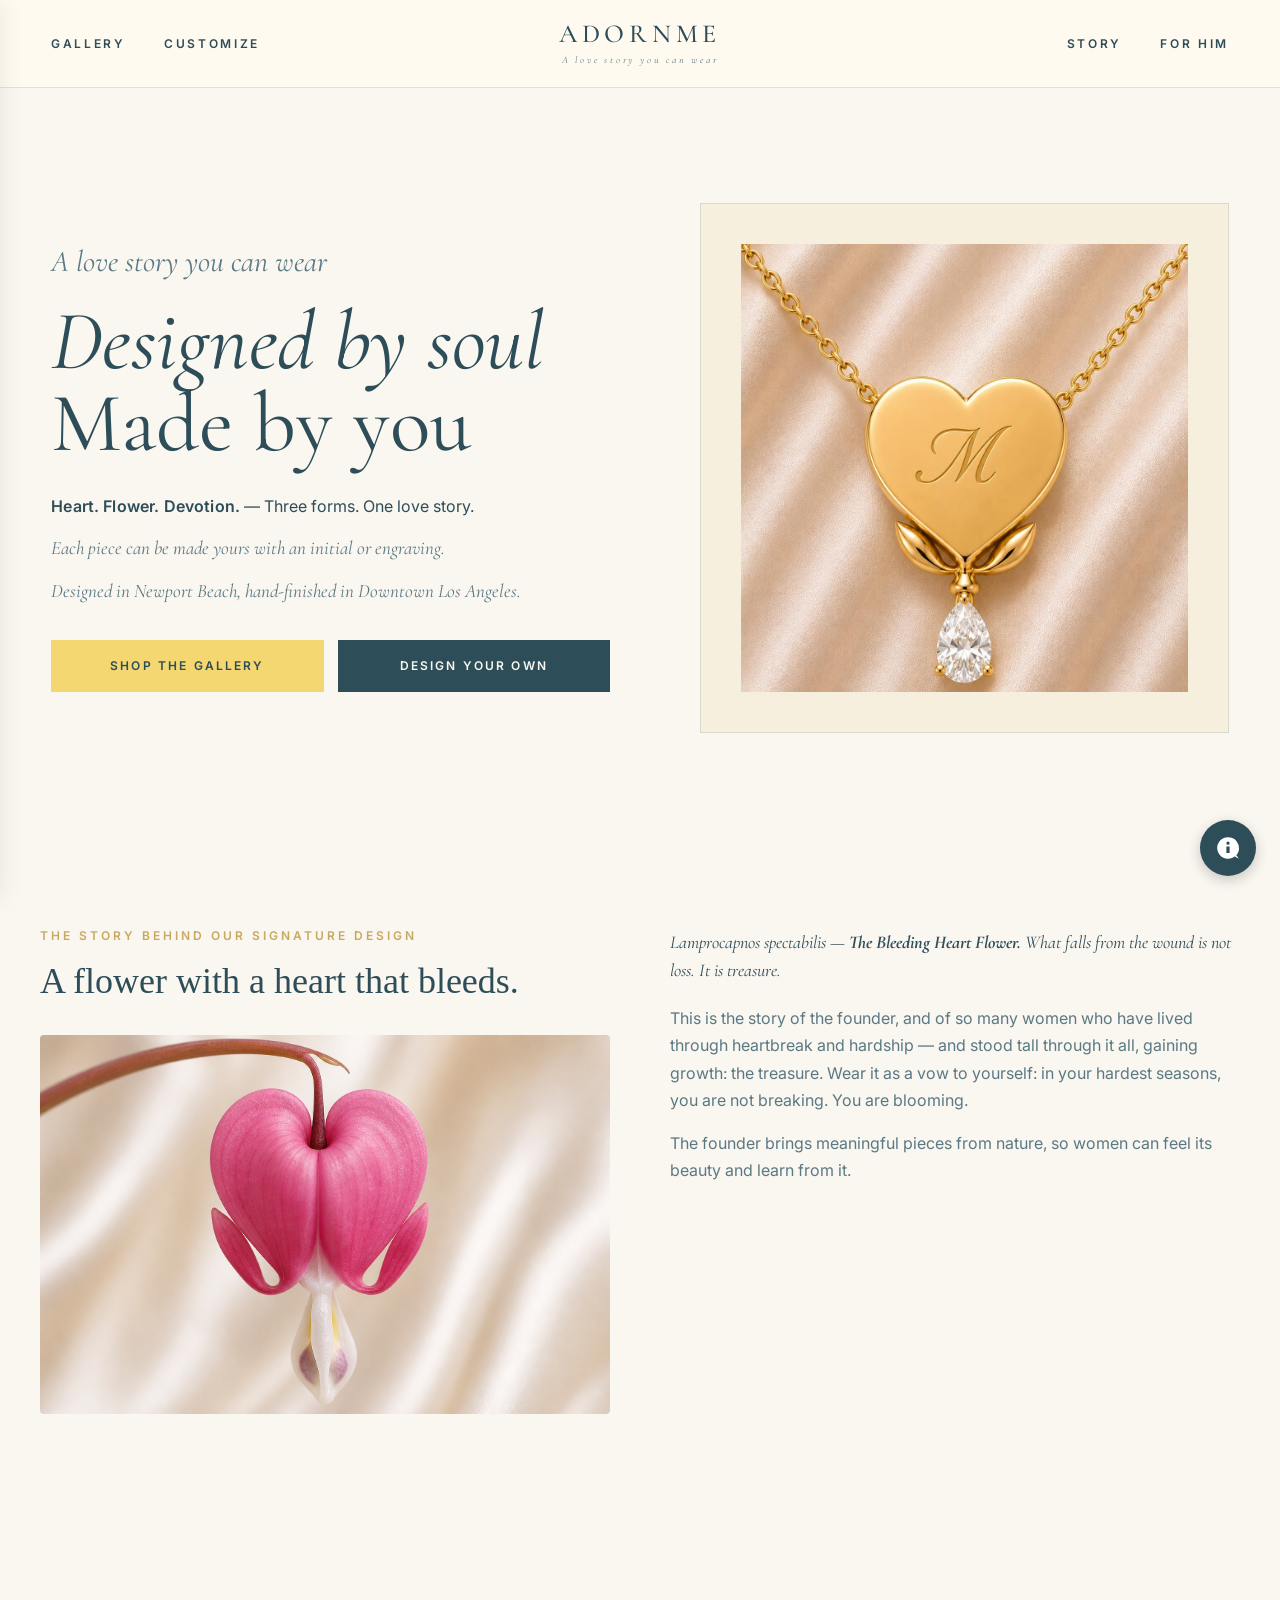
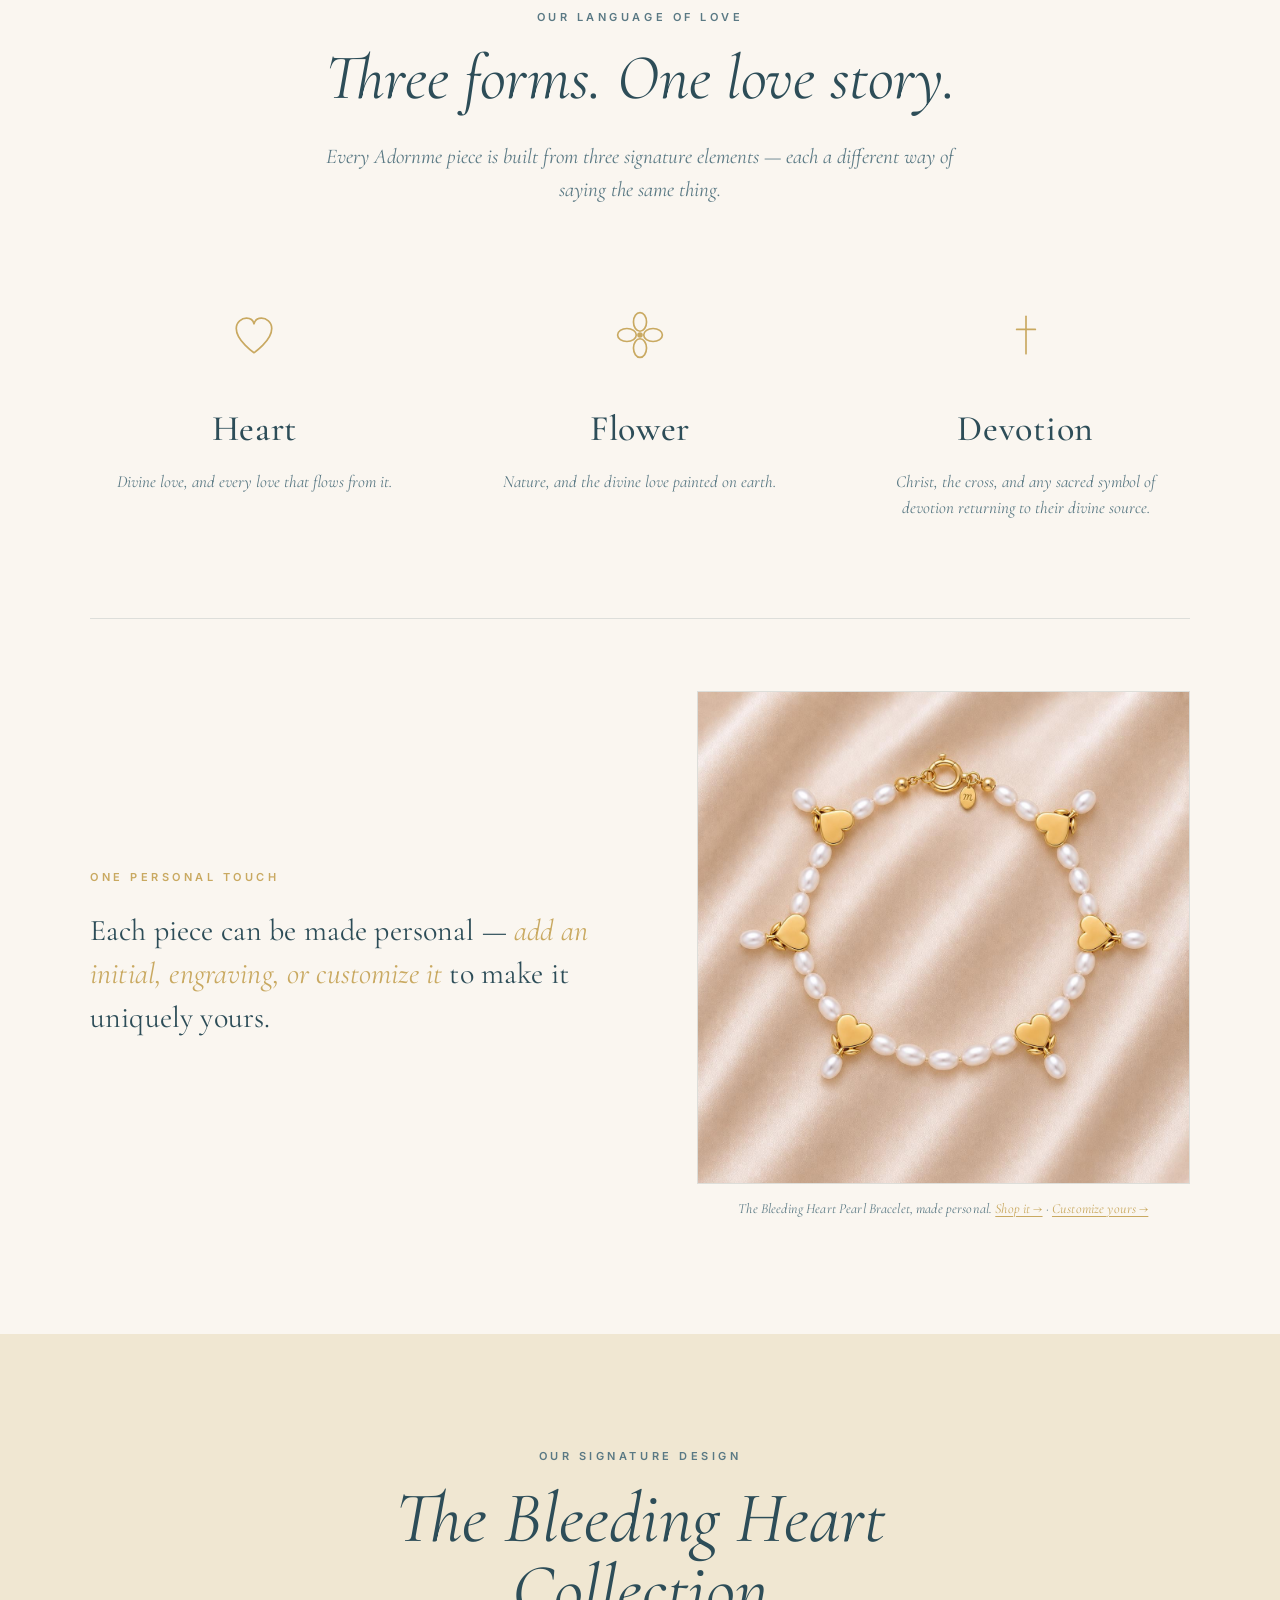
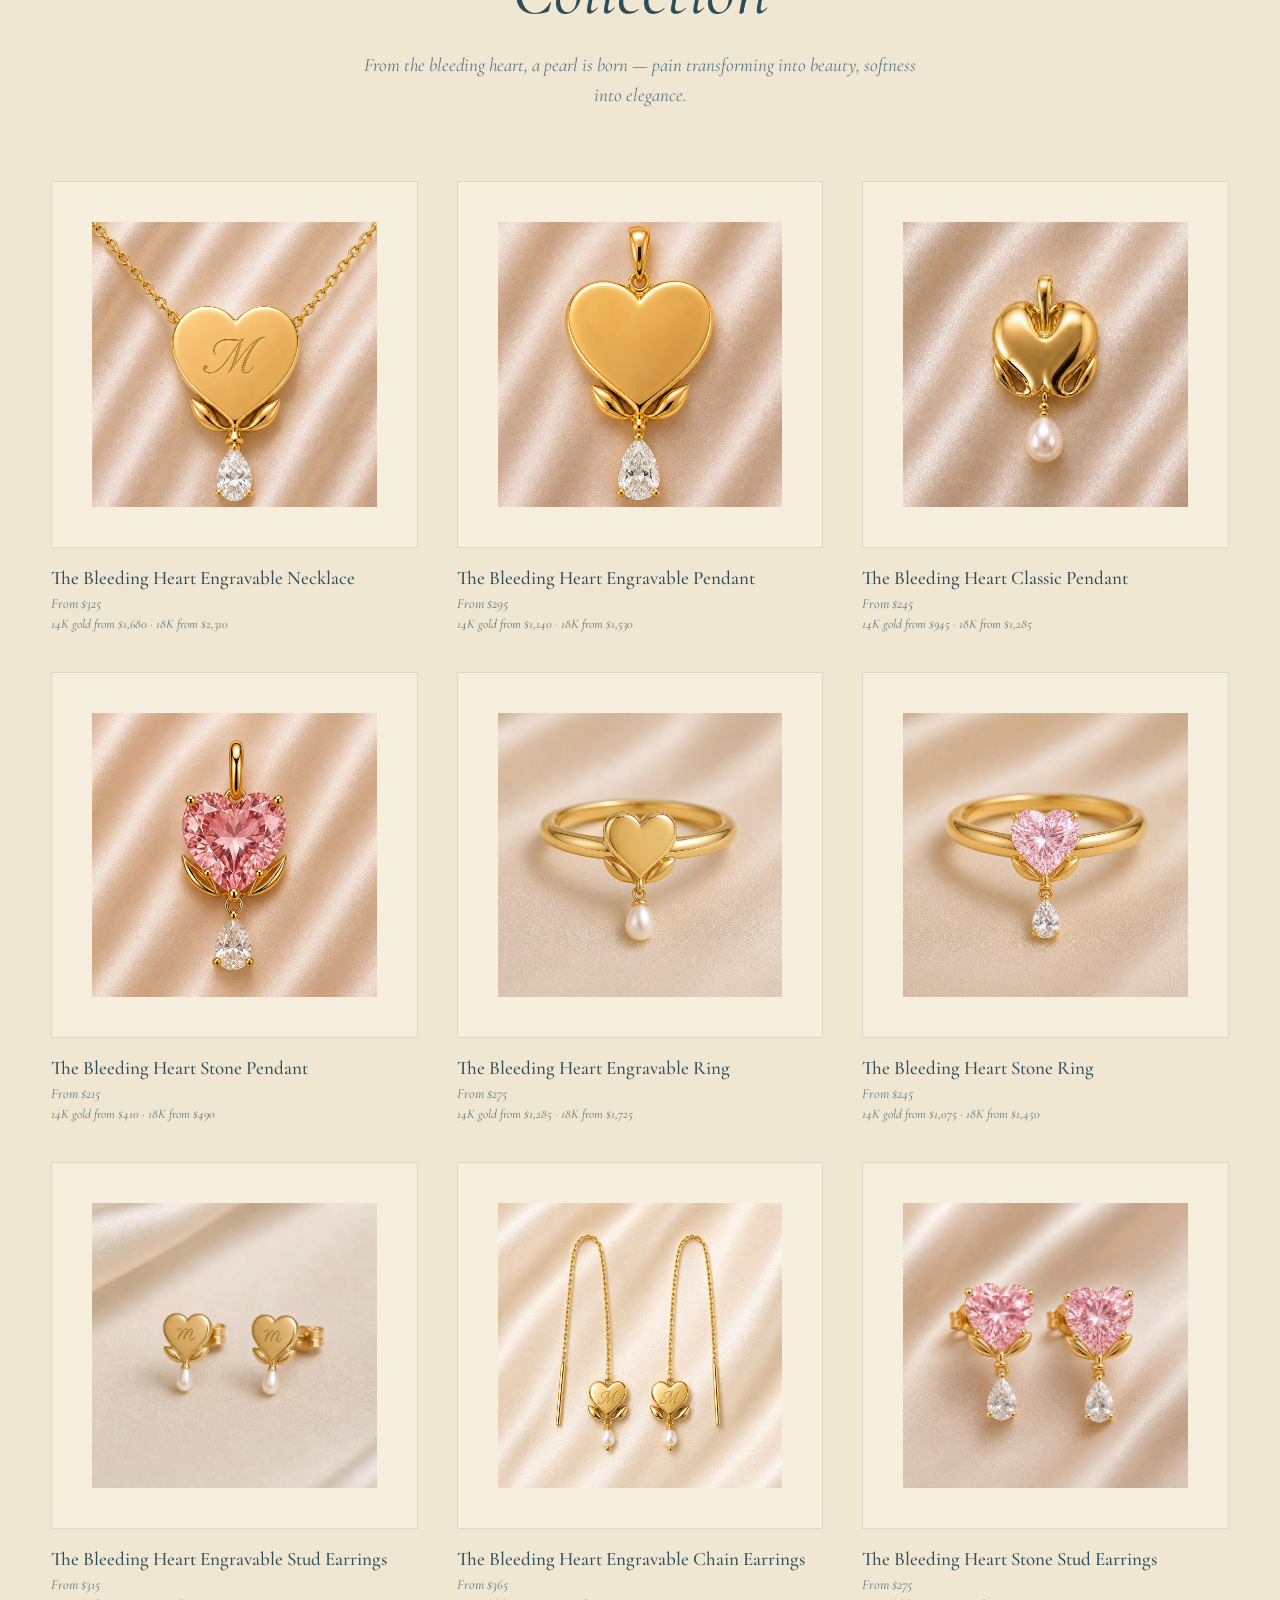
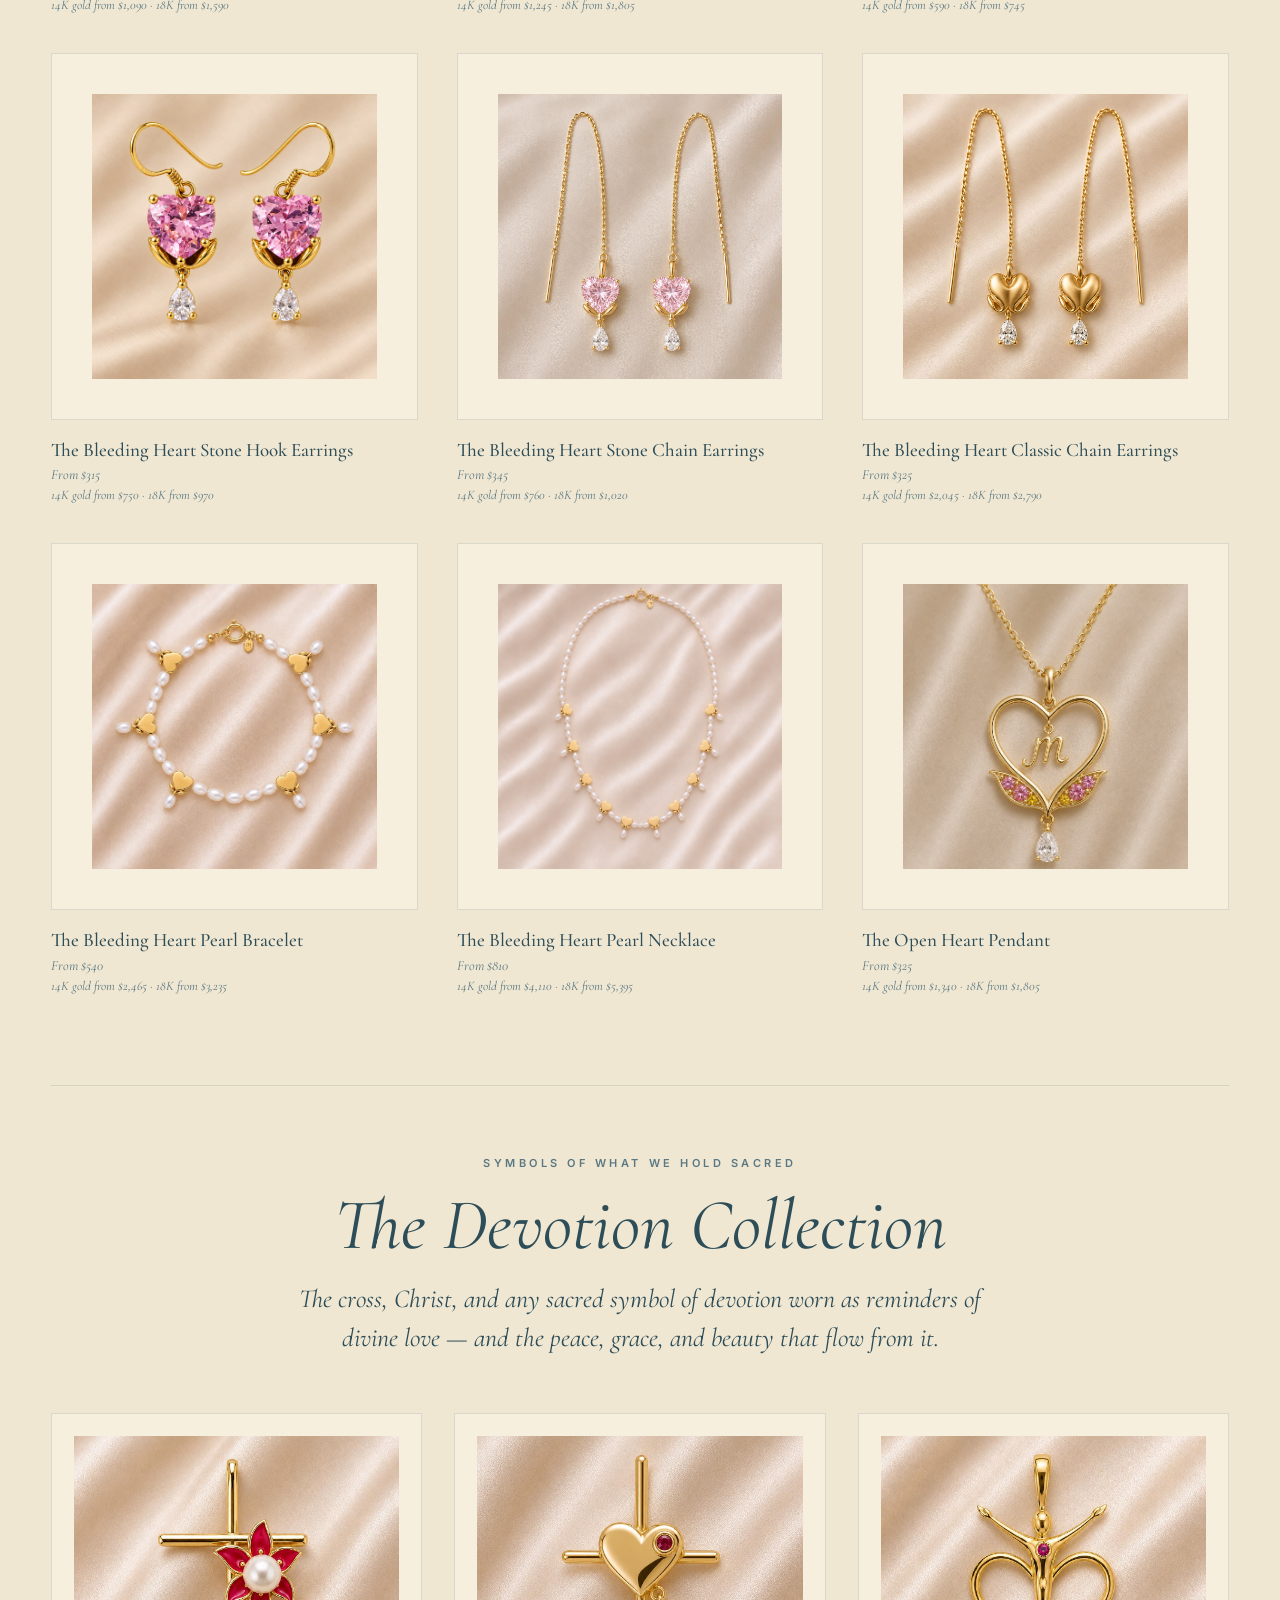
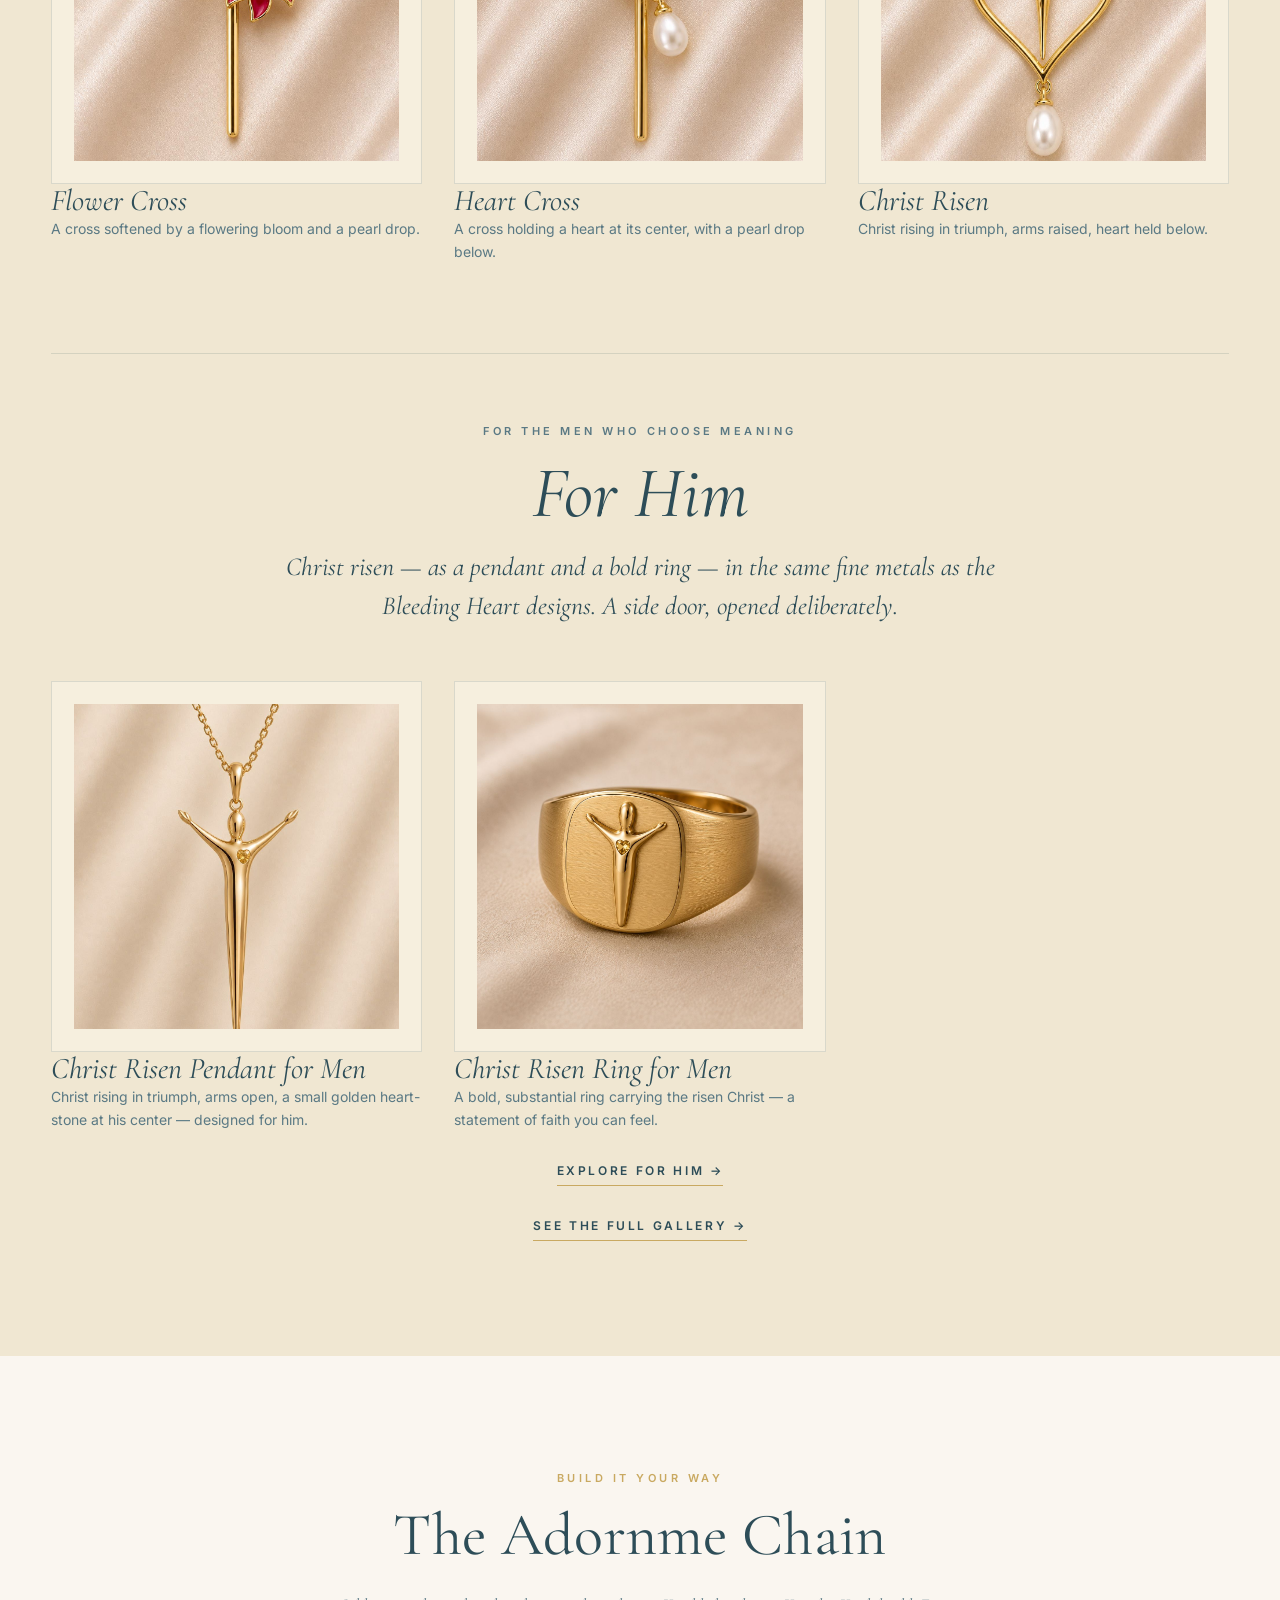
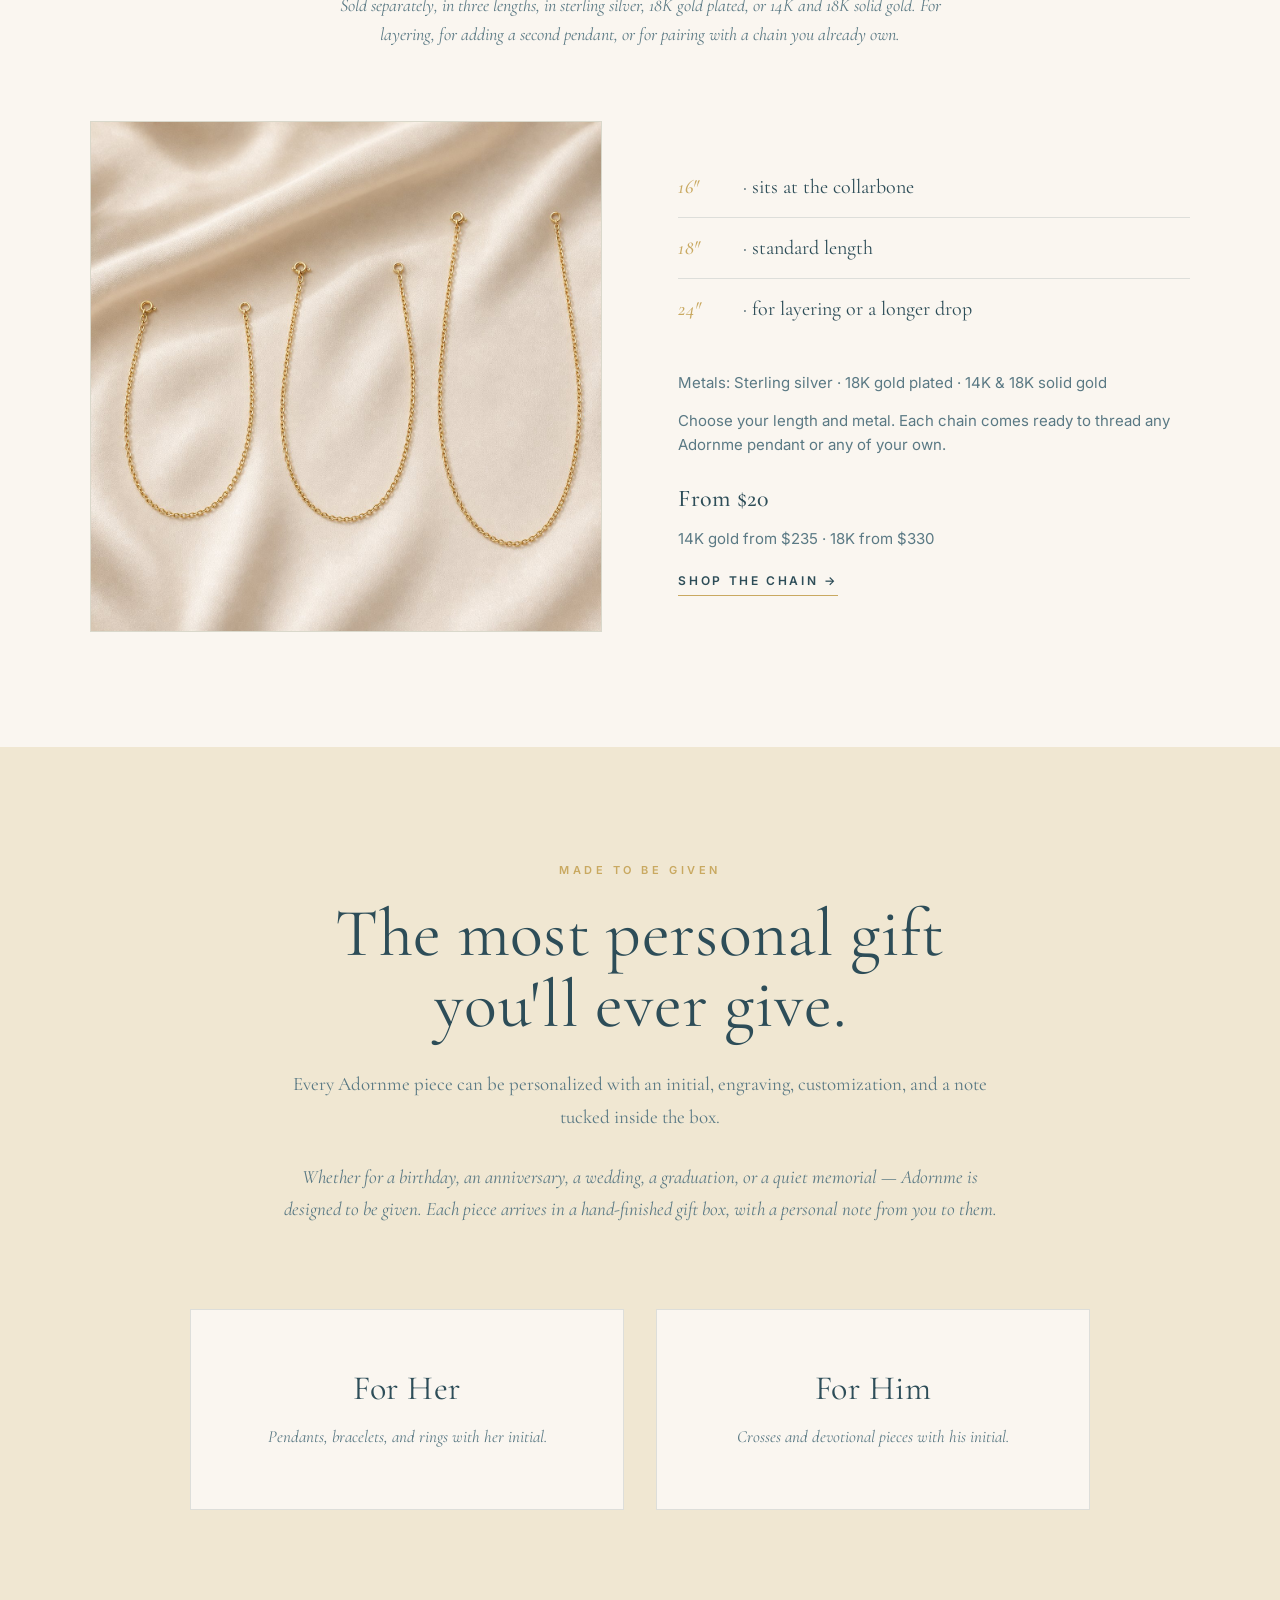
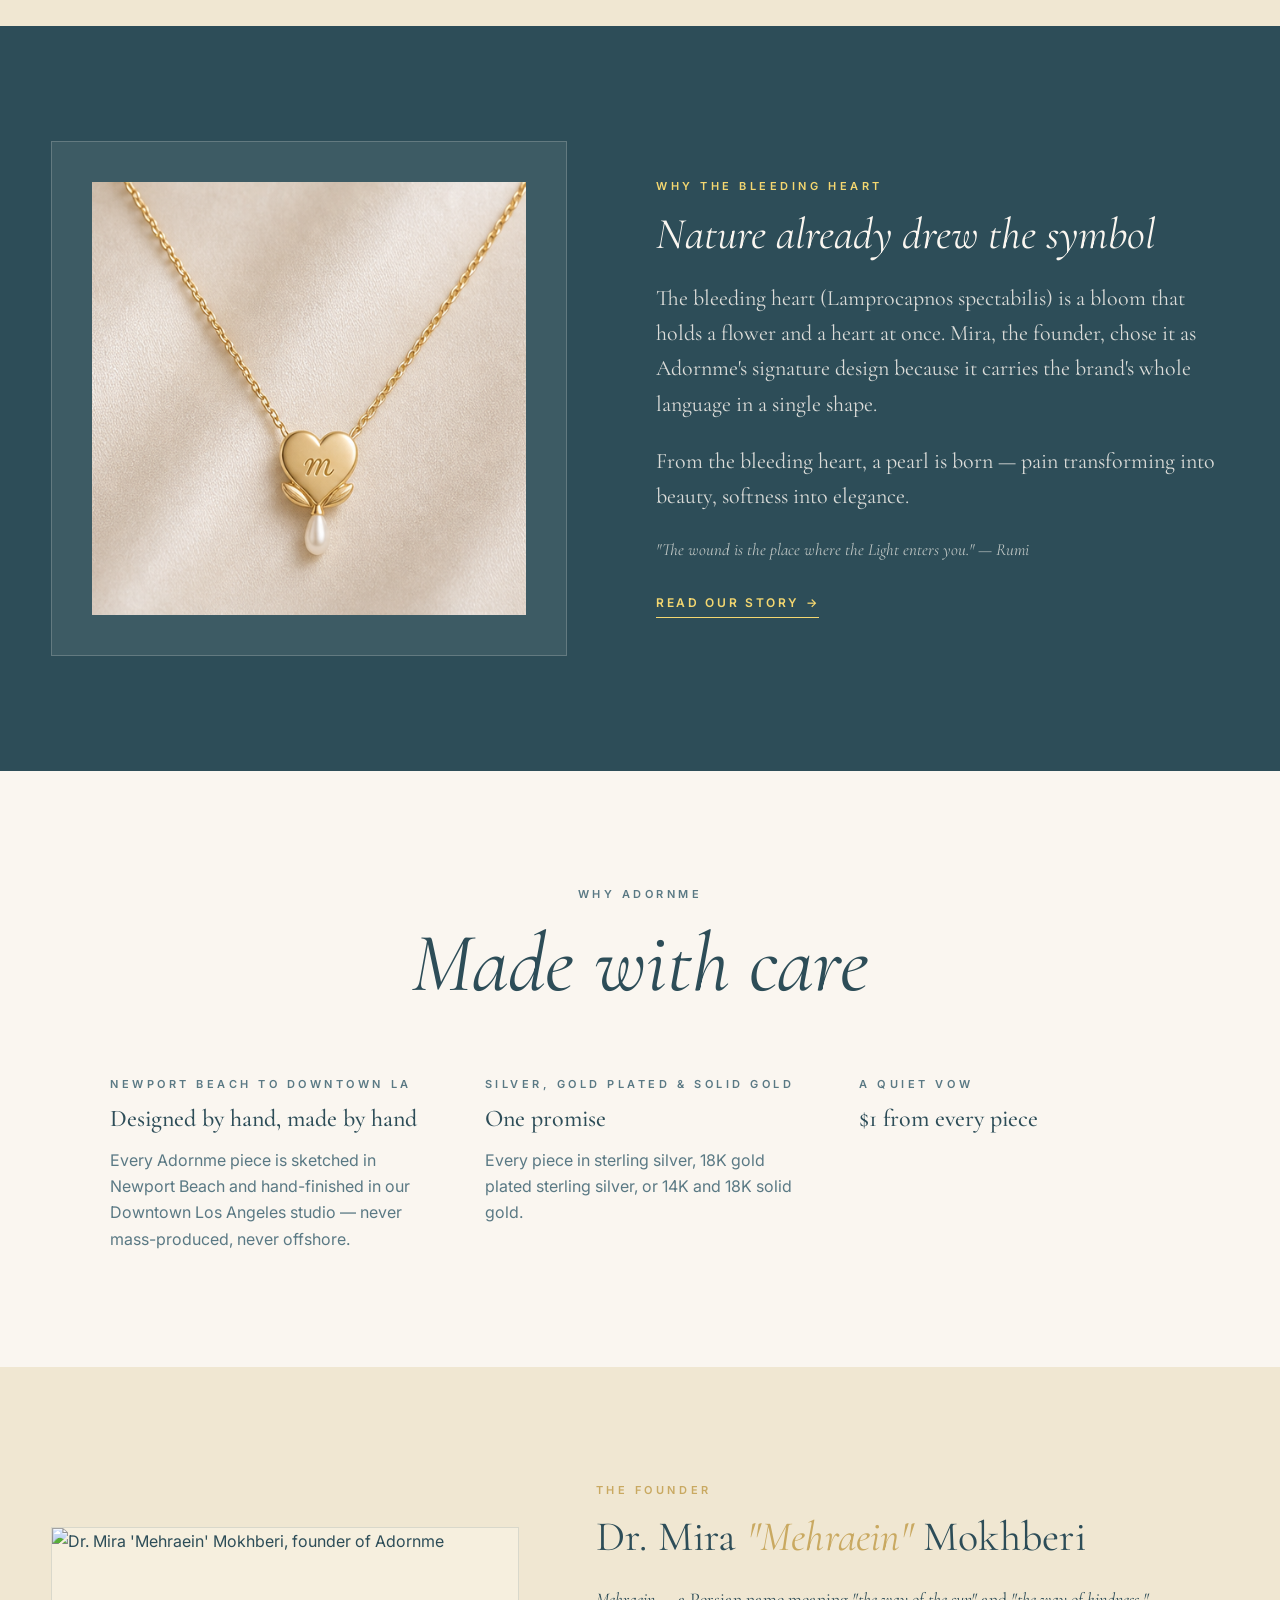
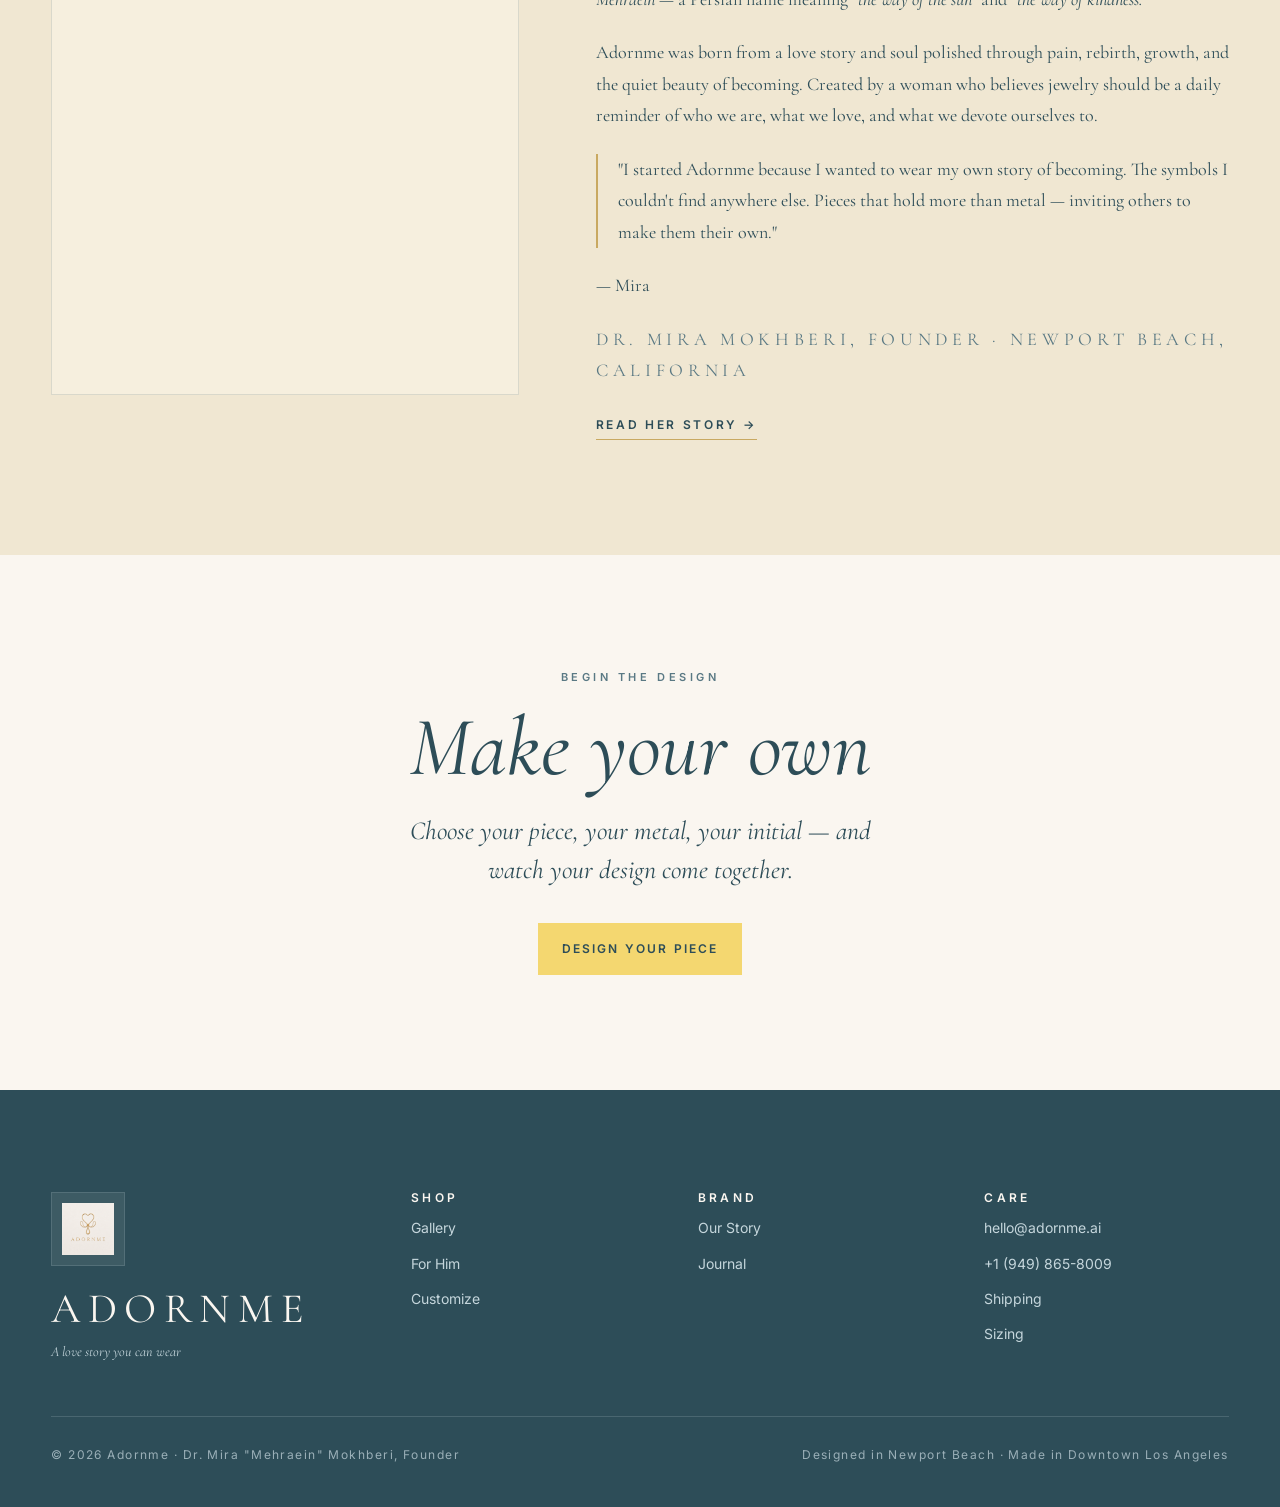
==== commit b4baa228: "New silver and gold plated chain prices The Adornme Chain: silver $20 / $25 / $30 and gold plated $3" ====
--- a/index.html
+++ b/index.html
@@ -165,7 +165,7 @@
           </ul>
           <p class="chains-detail">Metals: Sterling silver · 18K gold plated · 14K &amp; 18K solid gold</p>
           <p class="chains-detail">Choose your length and metal. Each chain comes ready to thread any Adornme pendant or any of your own.</p>
-          <p class="chains-price" id="homeChainPrice">From $15</p>
+          <p class="chains-price" id="homeChainPrice">From $20</p>
           <p class="chains-detail" id="homeChainGold">14K gold from $235 · 18K from $330</p>
           <a class="link-arrow" href="product.html?id=adornme-chain">Shop the chain →</a>
         </div>
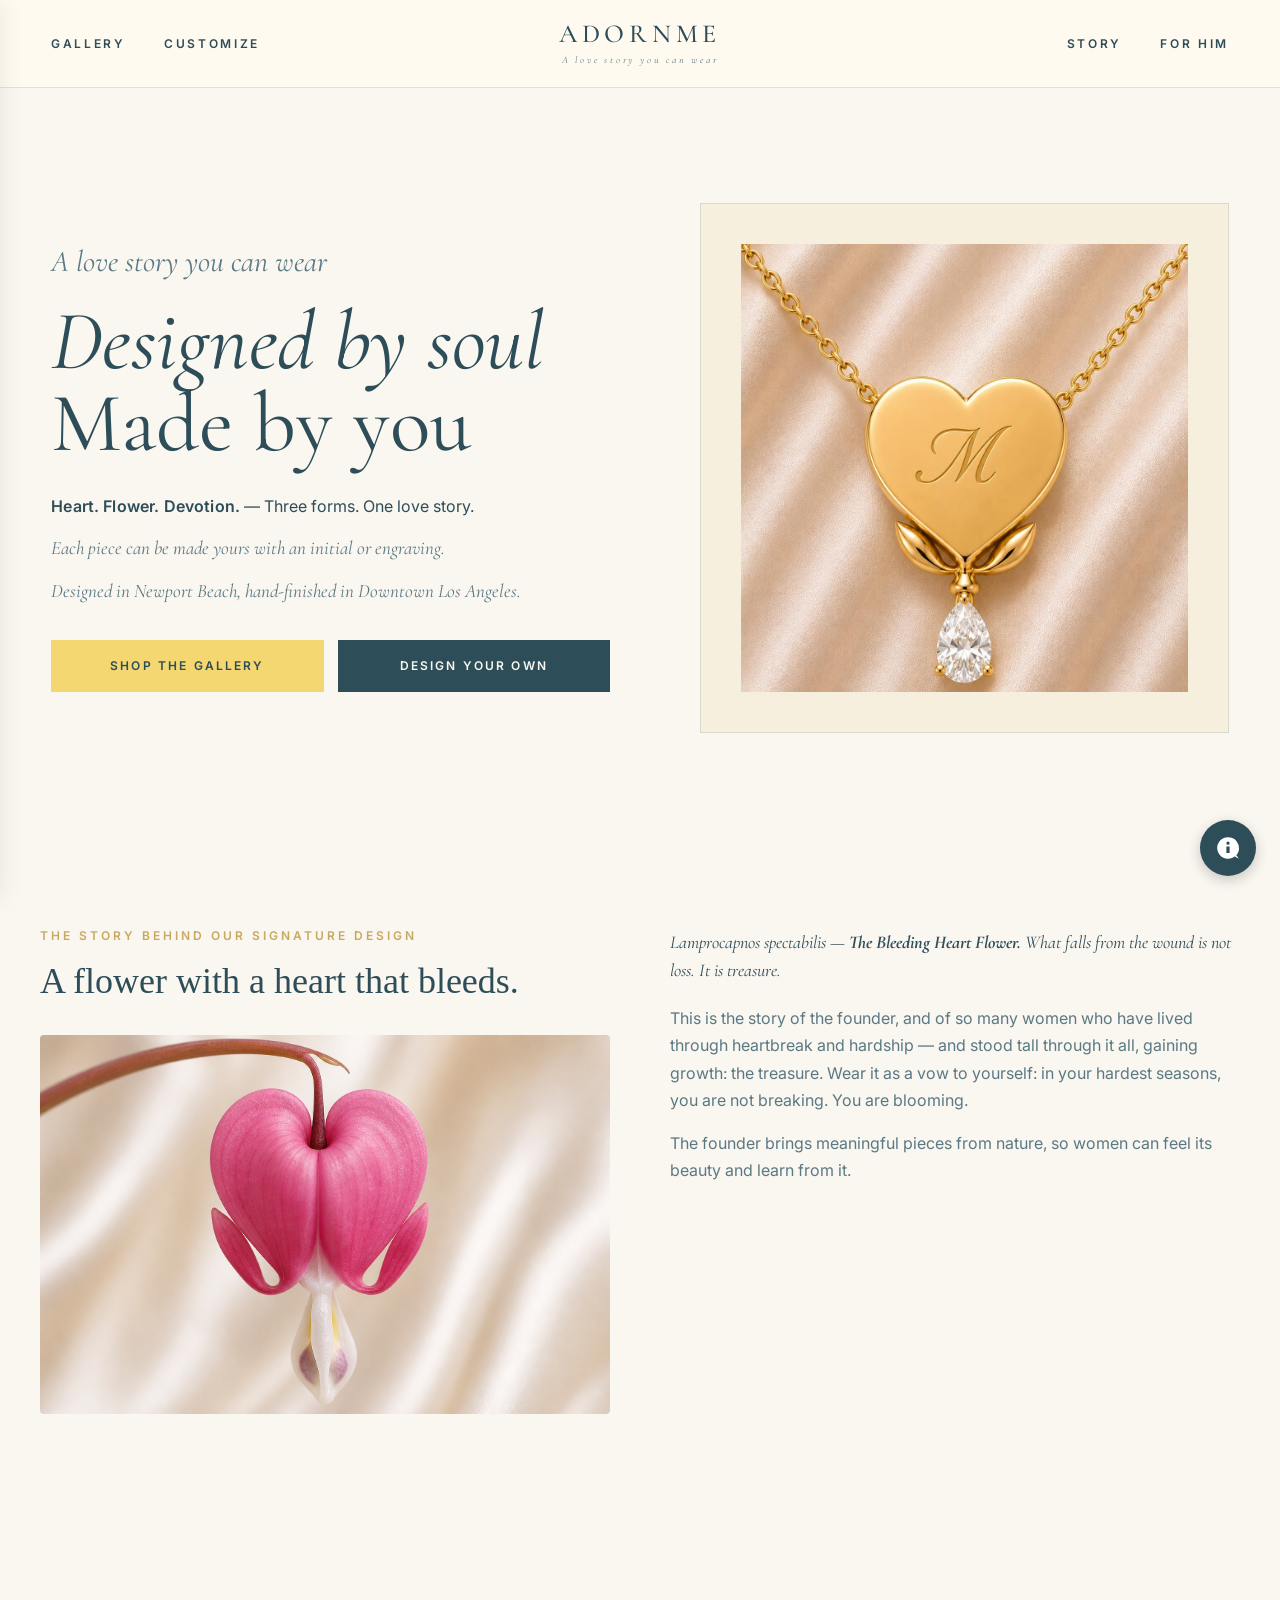
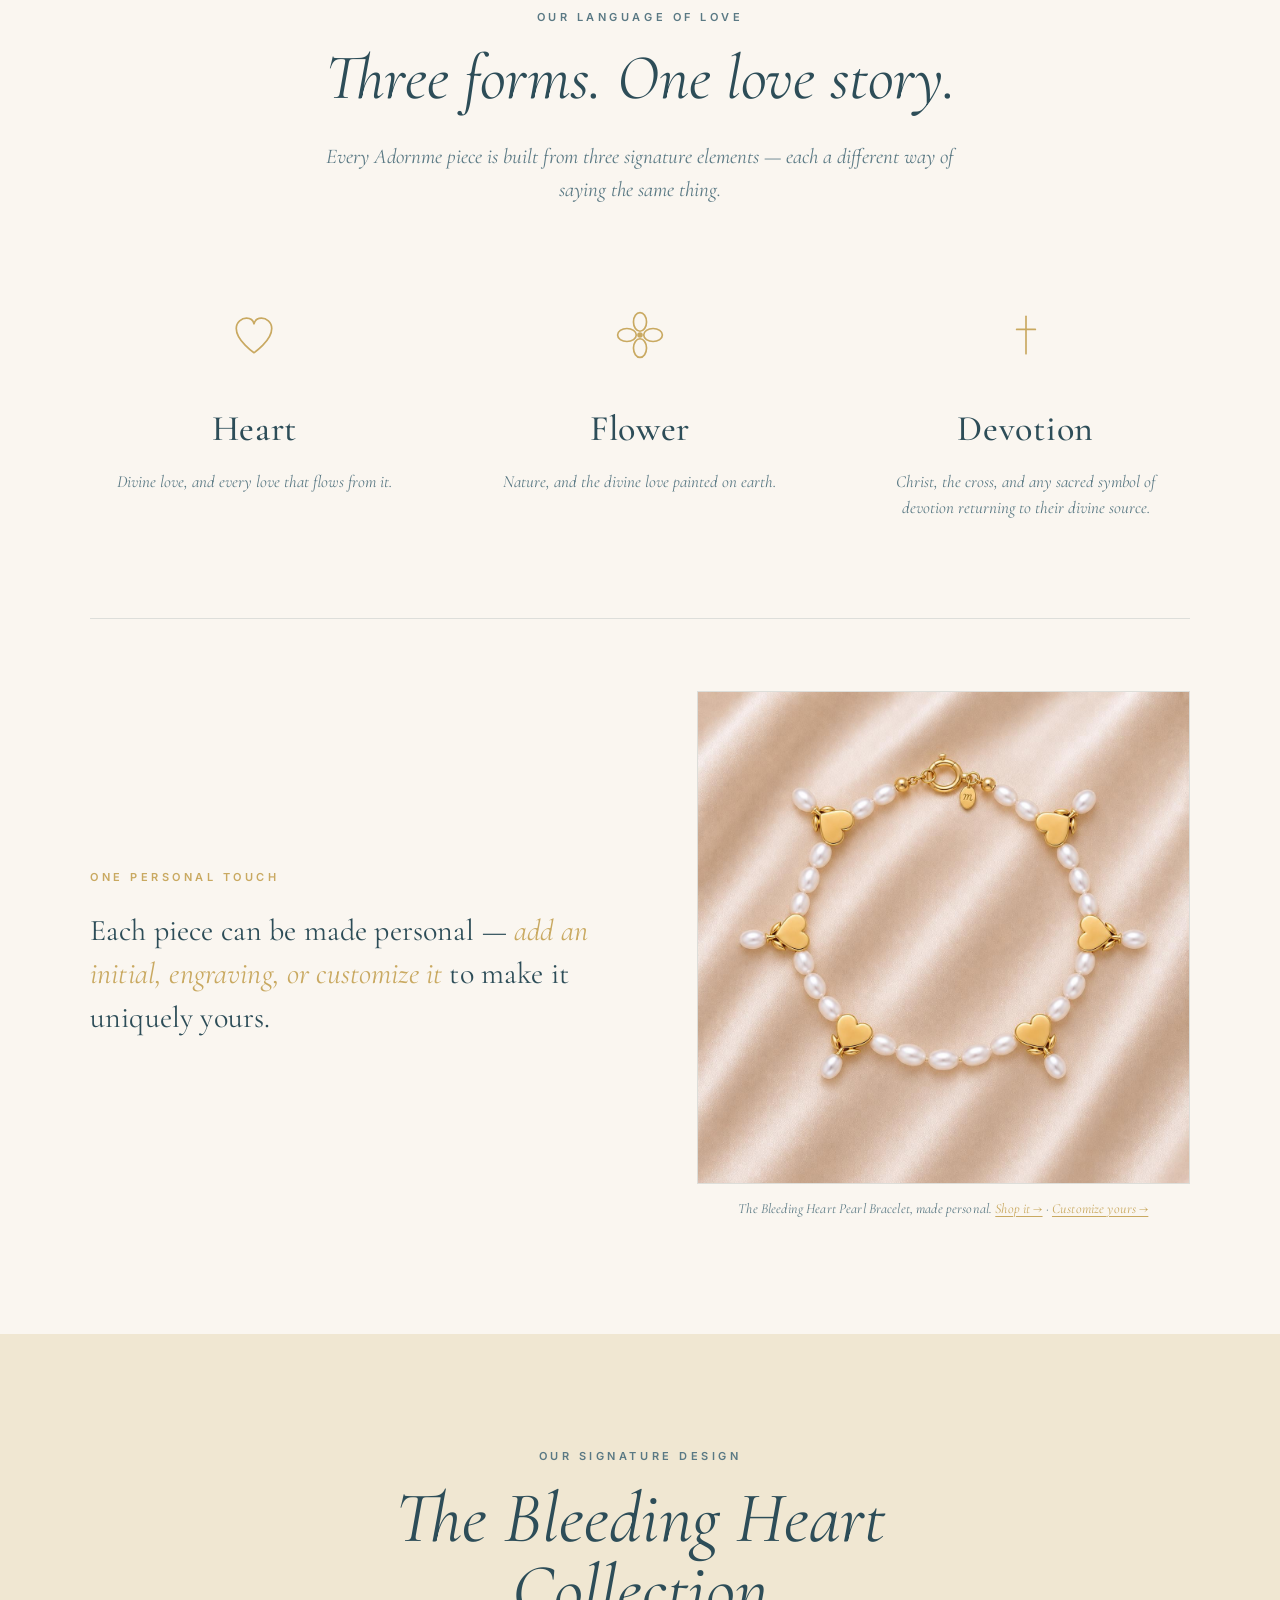
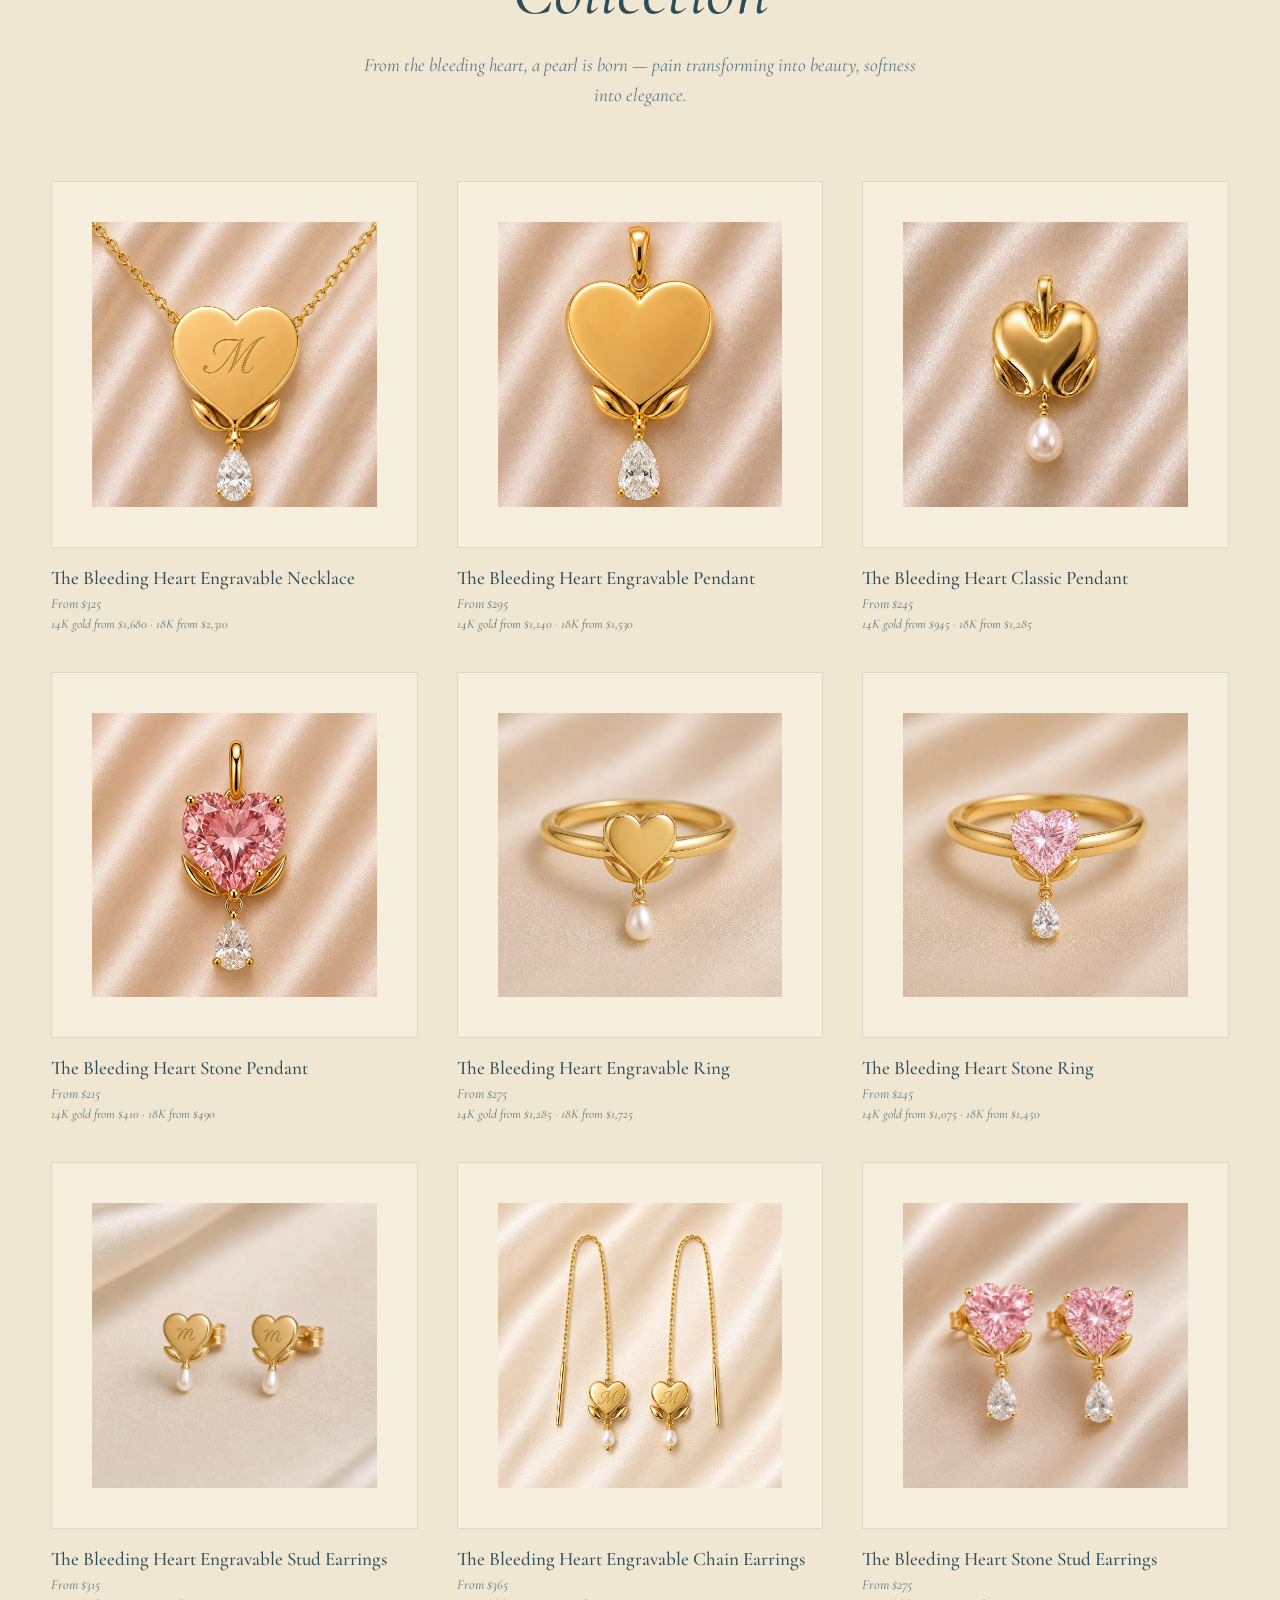
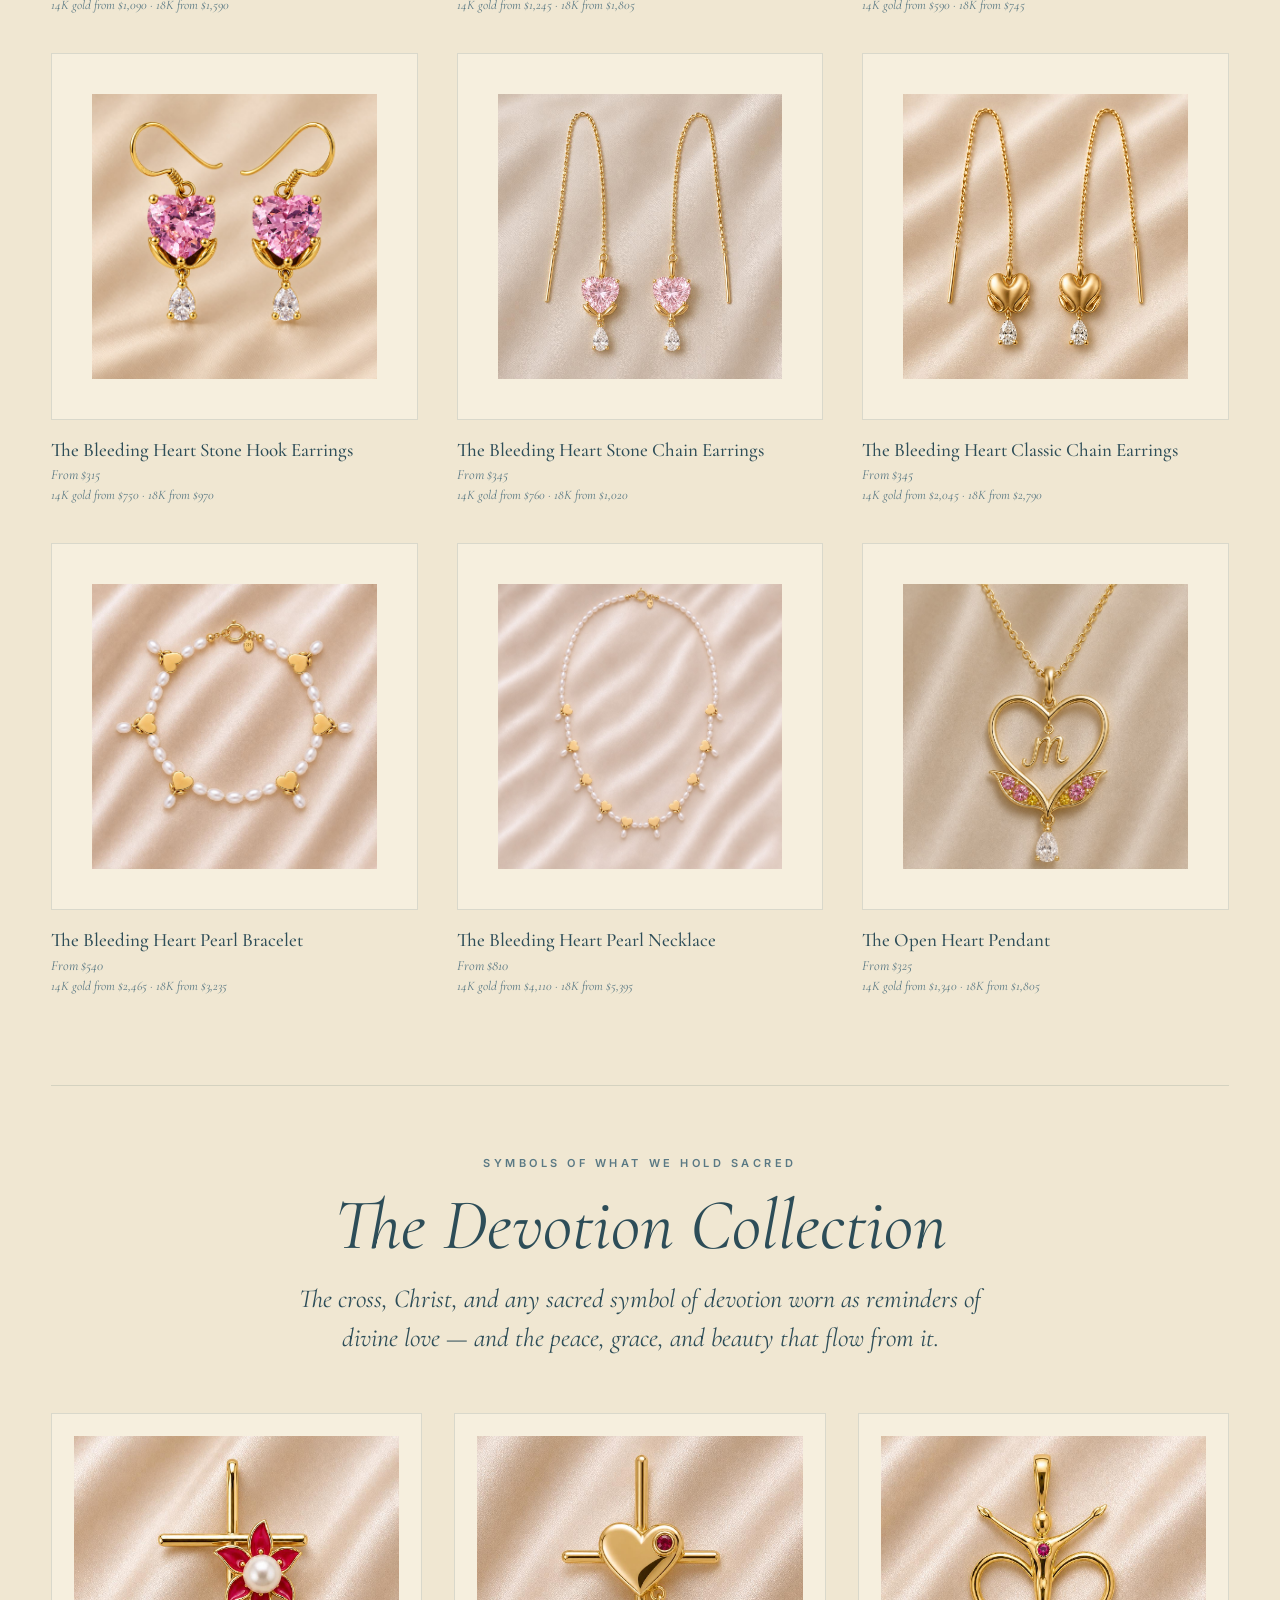
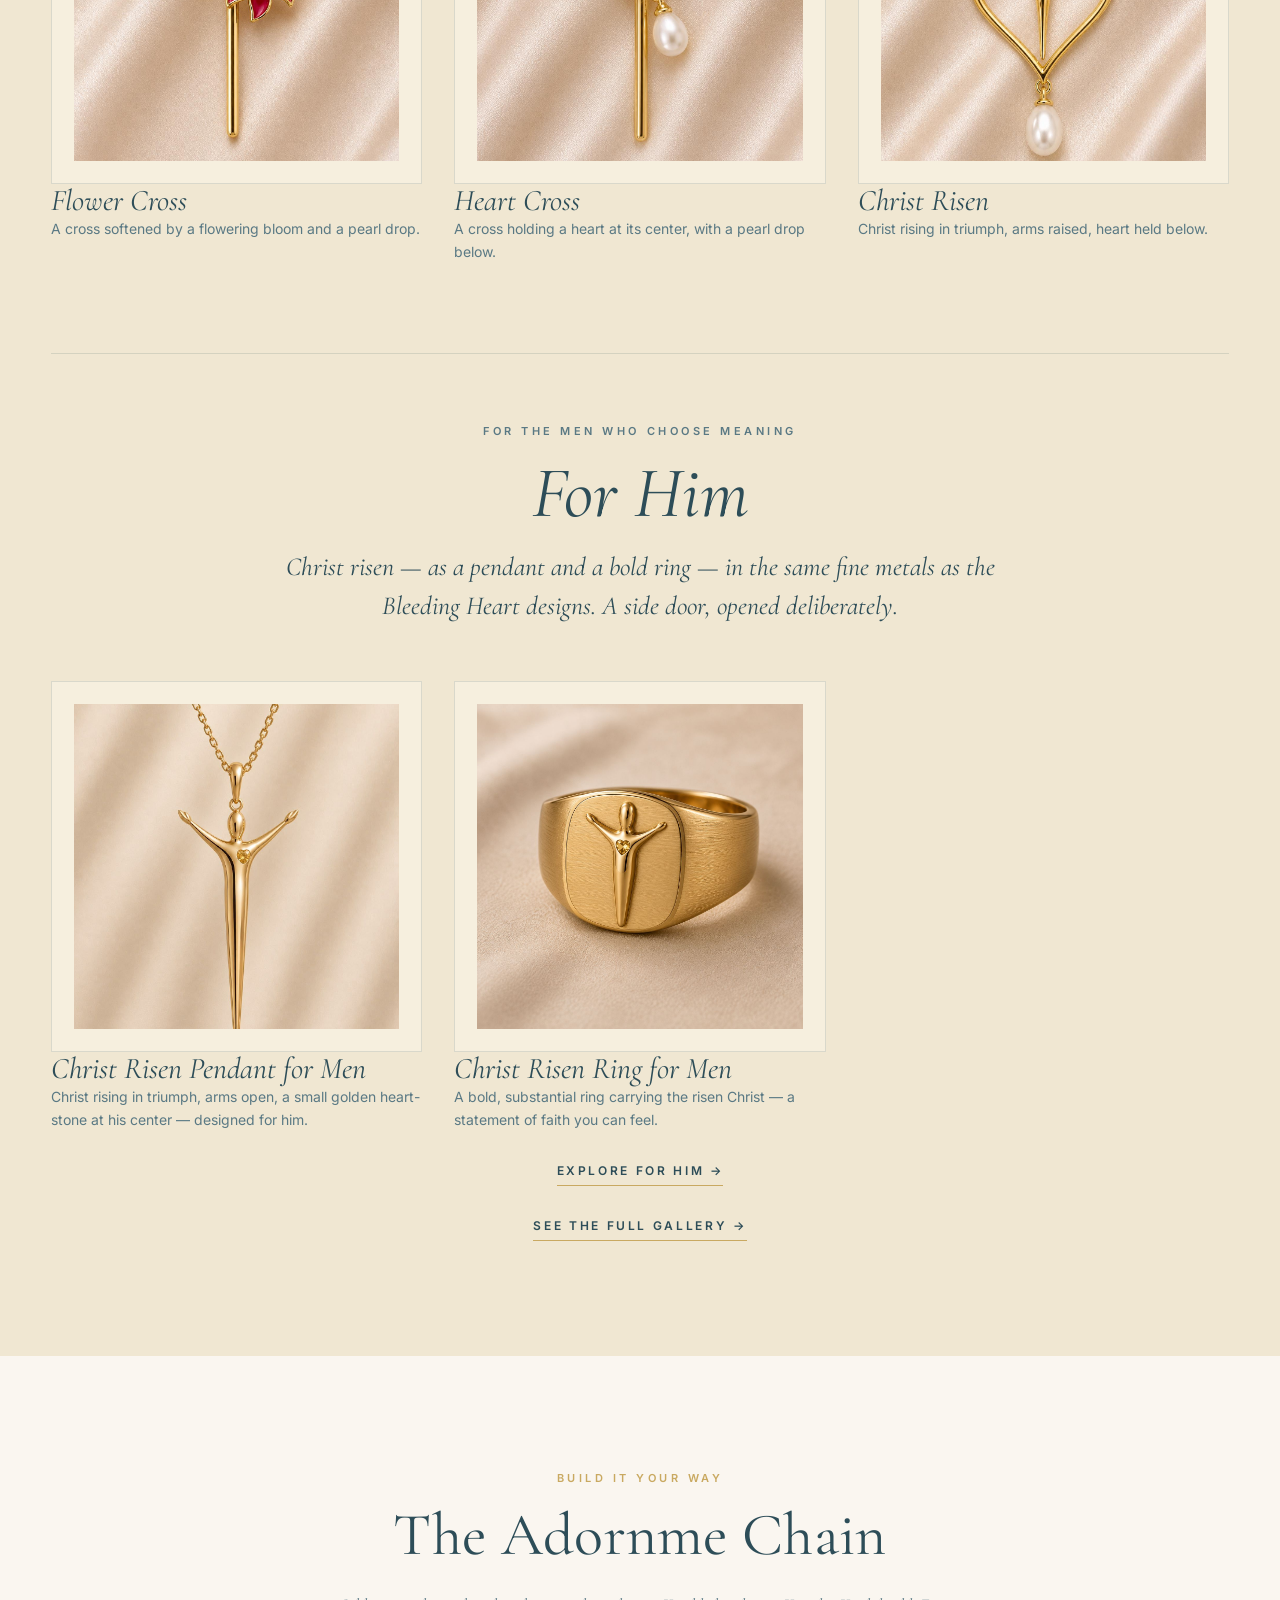
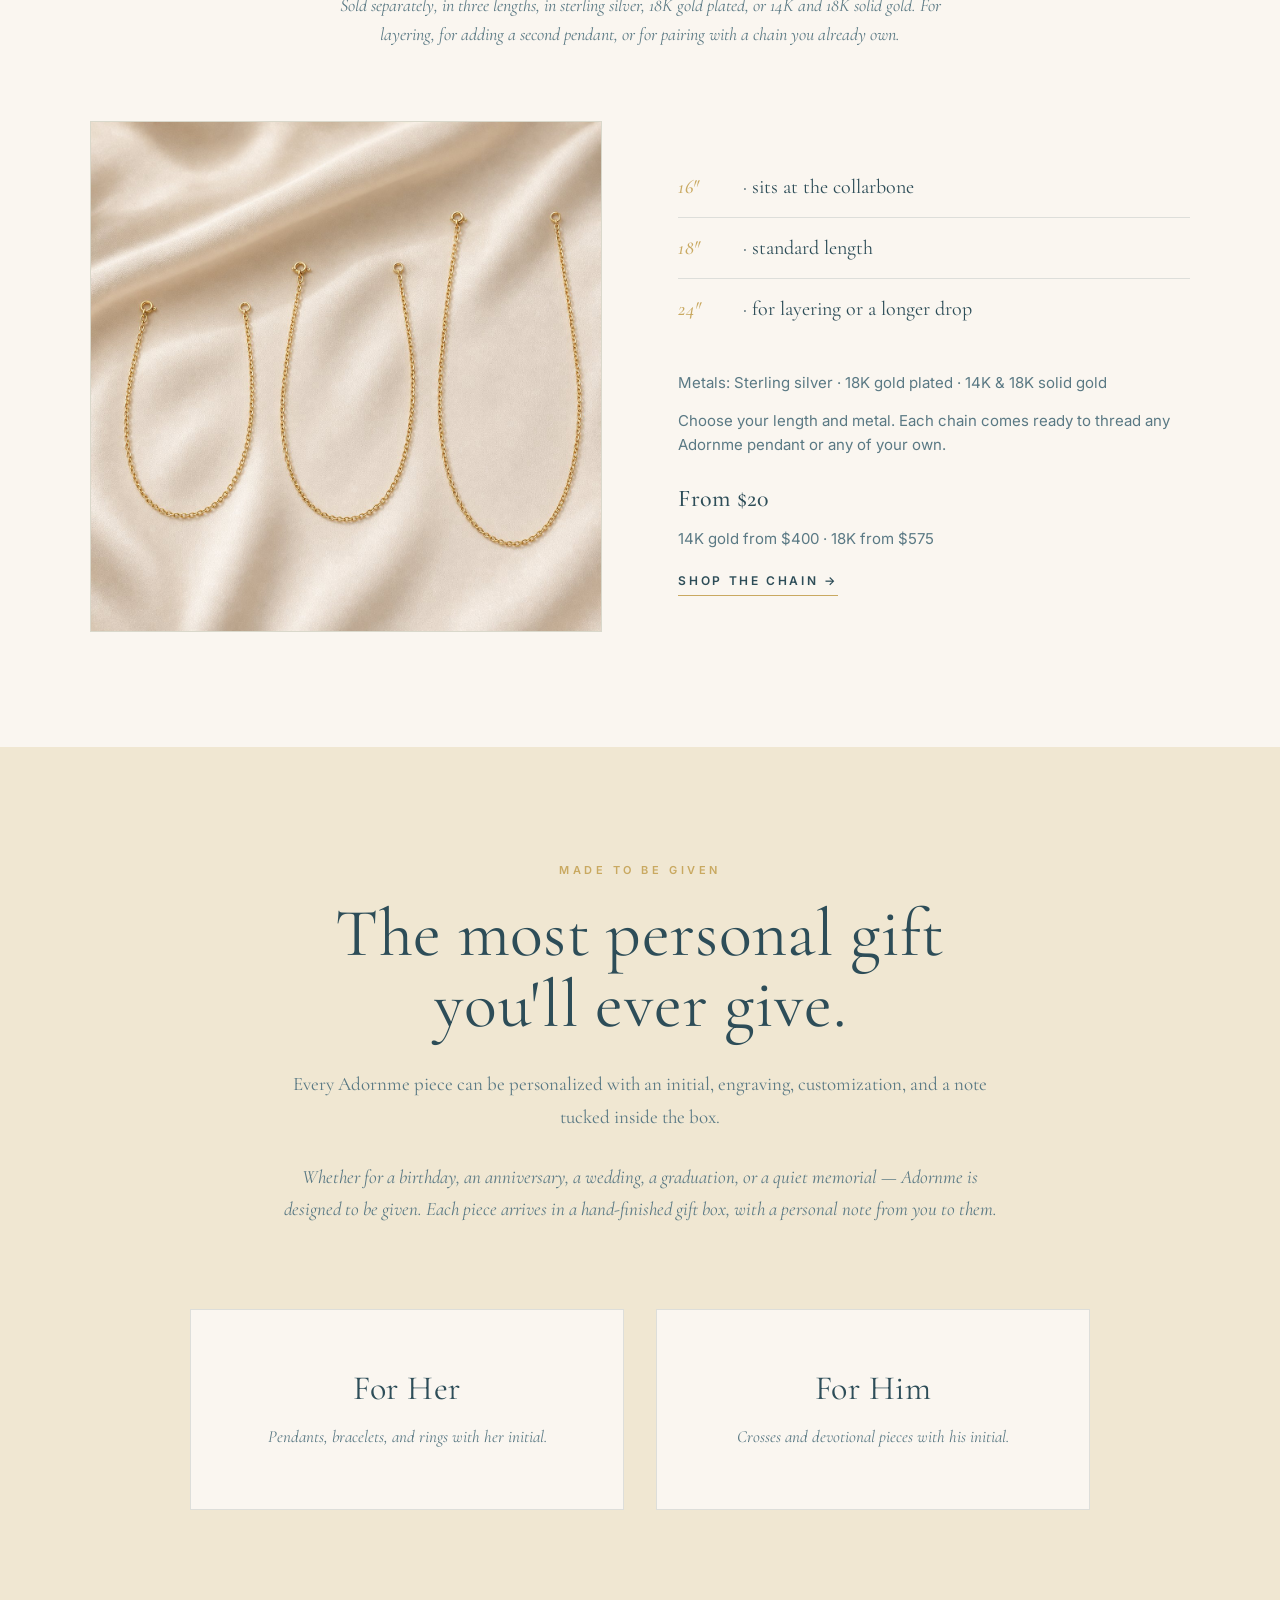
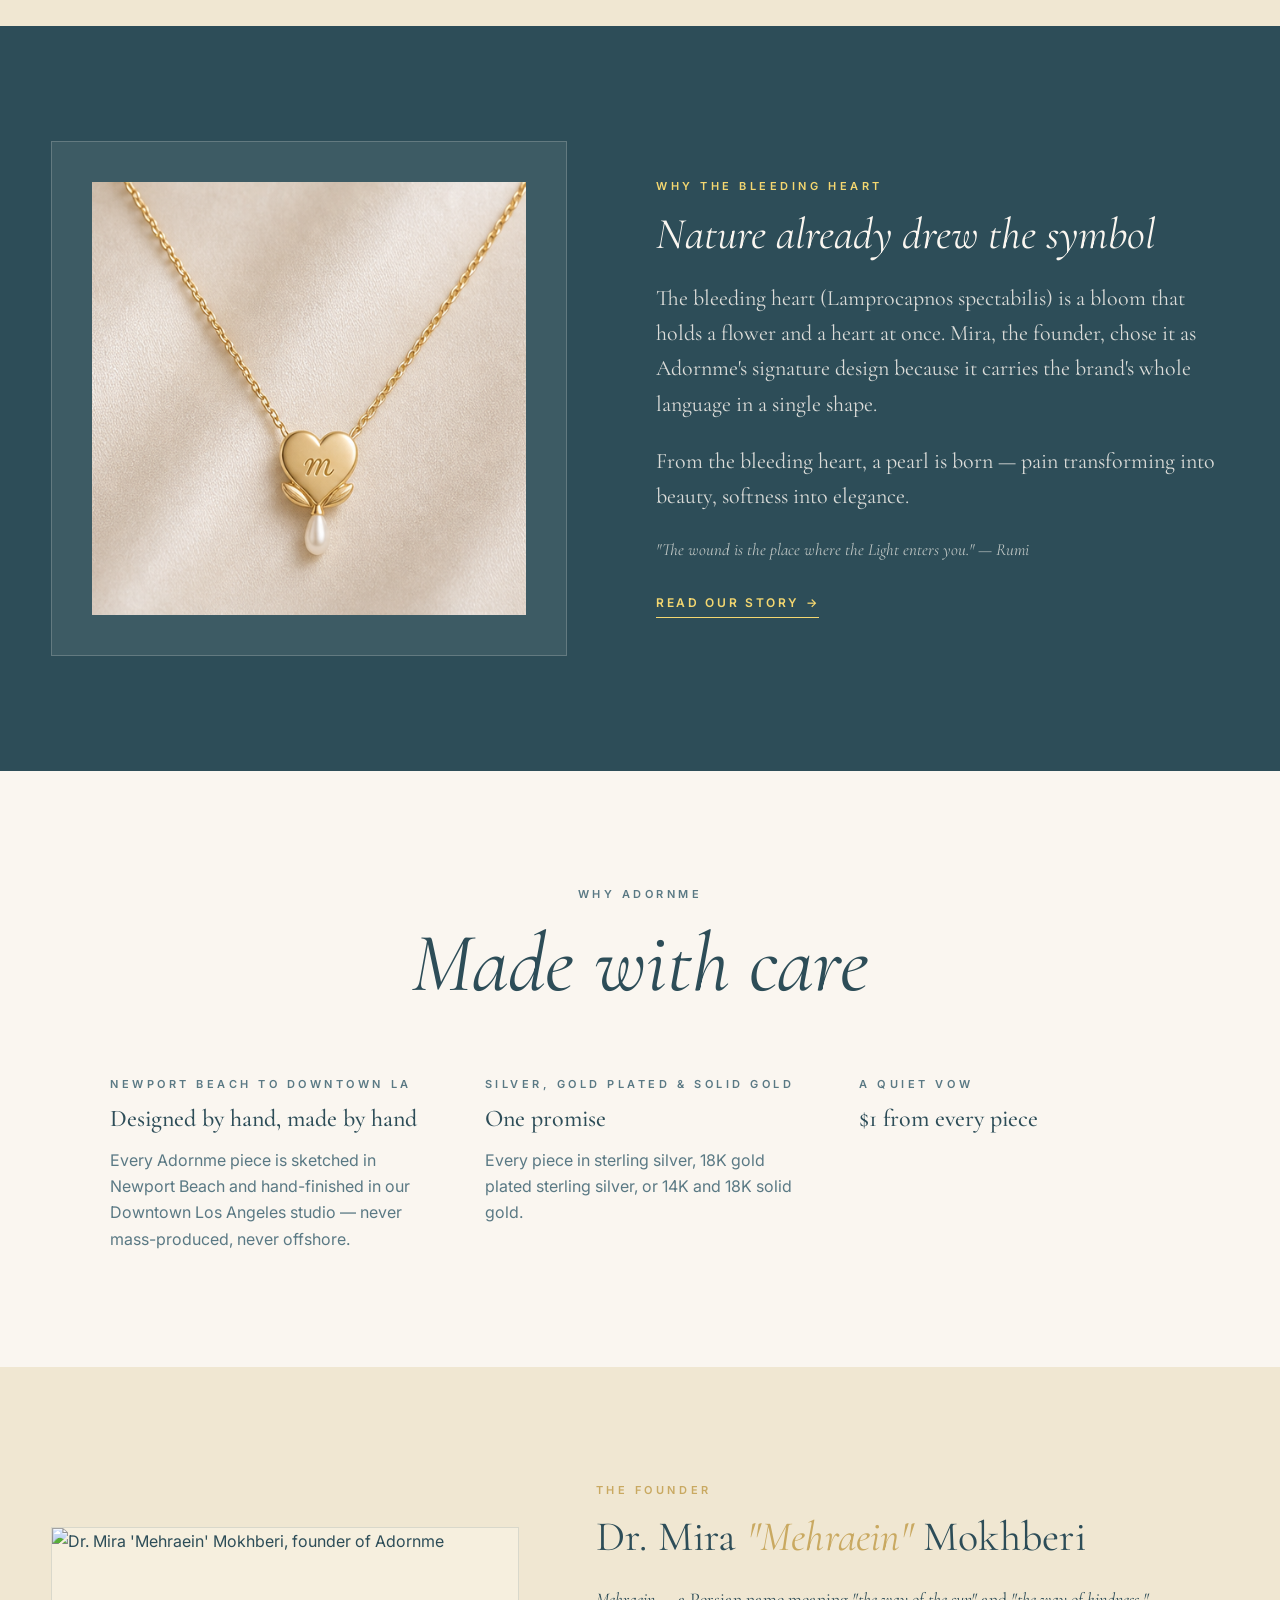
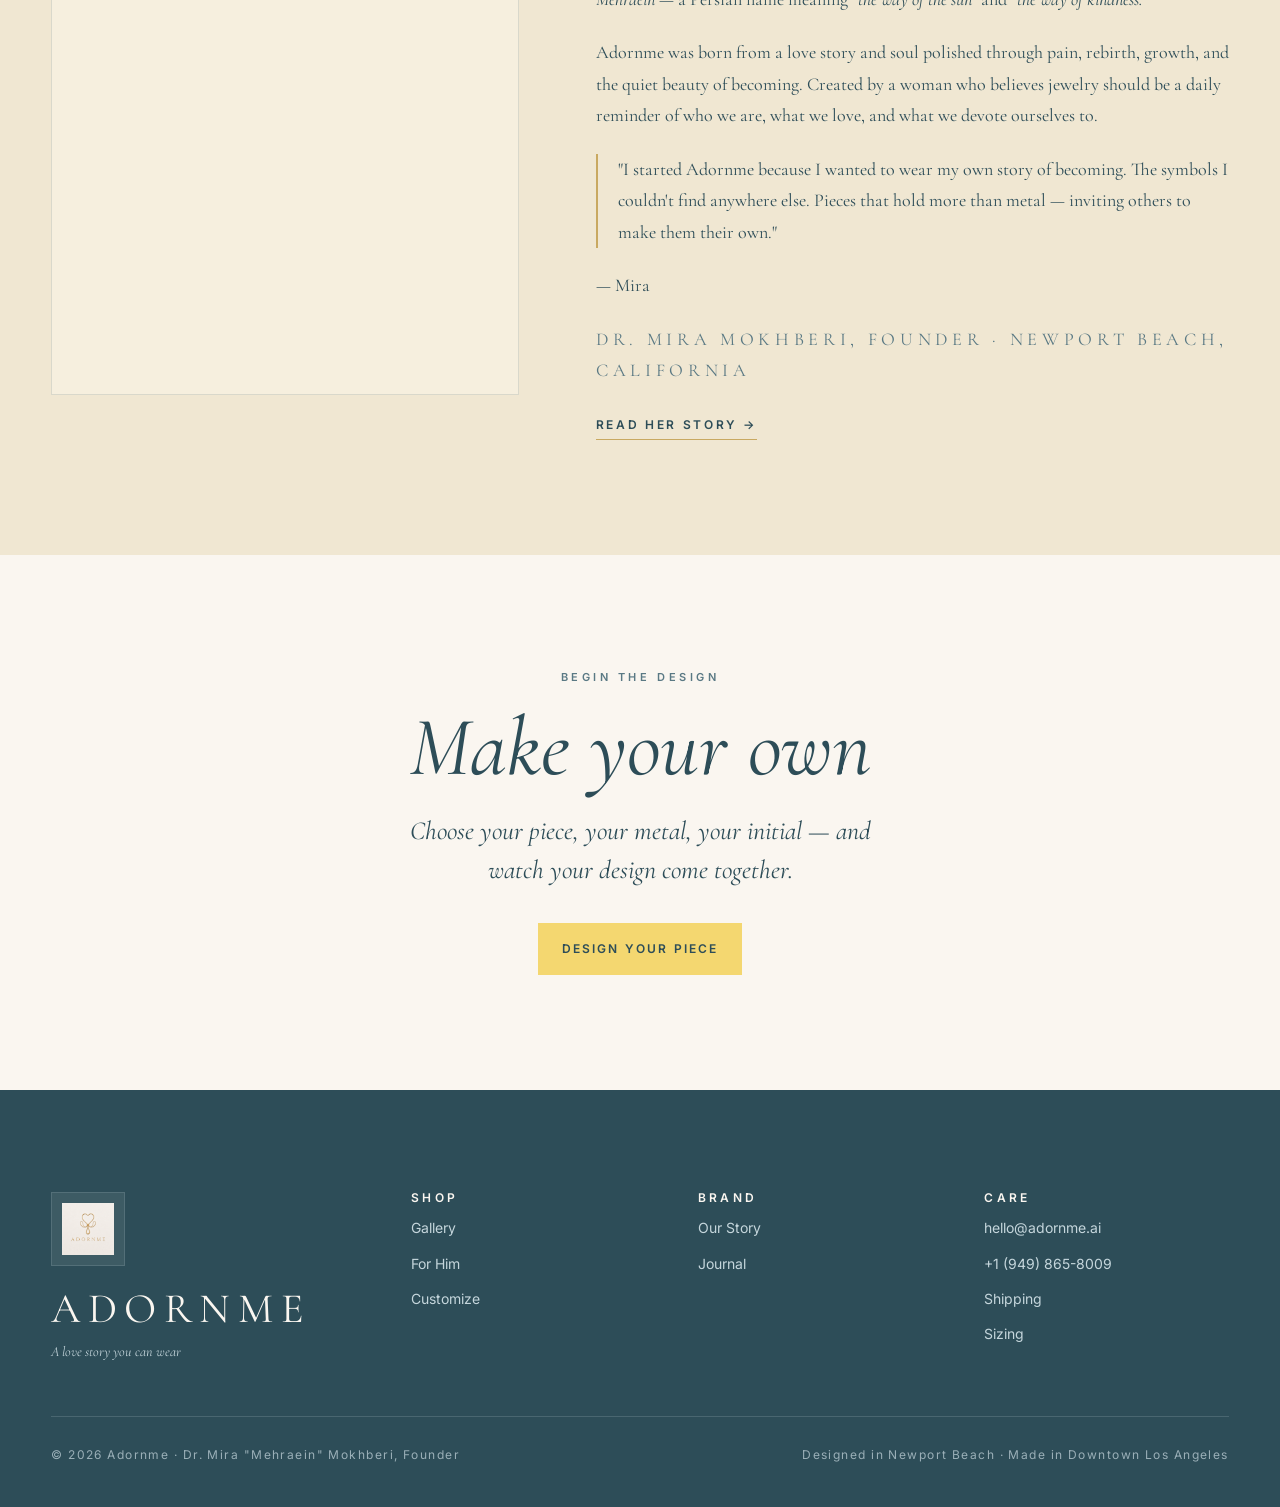
==== commit ab990e89: "Gold chain prices; Engravable Studs and Classic Chain Earrings - The Adornme Chain: 14K $400 / $450 " ====
--- a/index.html
+++ b/index.html
@@ -166,7 +166,7 @@
           <p class="chains-detail">Metals: Sterling silver · 18K gold plated · 14K &amp; 18K solid gold</p>
           <p class="chains-detail">Choose your length and metal. Each chain comes ready to thread any Adornme pendant or any of your own.</p>
           <p class="chains-price" id="homeChainPrice">From $20</p>
-          <p class="chains-detail" id="homeChainGold">14K gold from $235 · 18K from $330</p>
+          <p class="chains-detail" id="homeChainGold">14K gold from $400 · 18K from $575</p>
           <a class="link-arrow" href="product.html?id=adornme-chain">Shop the chain →</a>
         </div>
       </div>
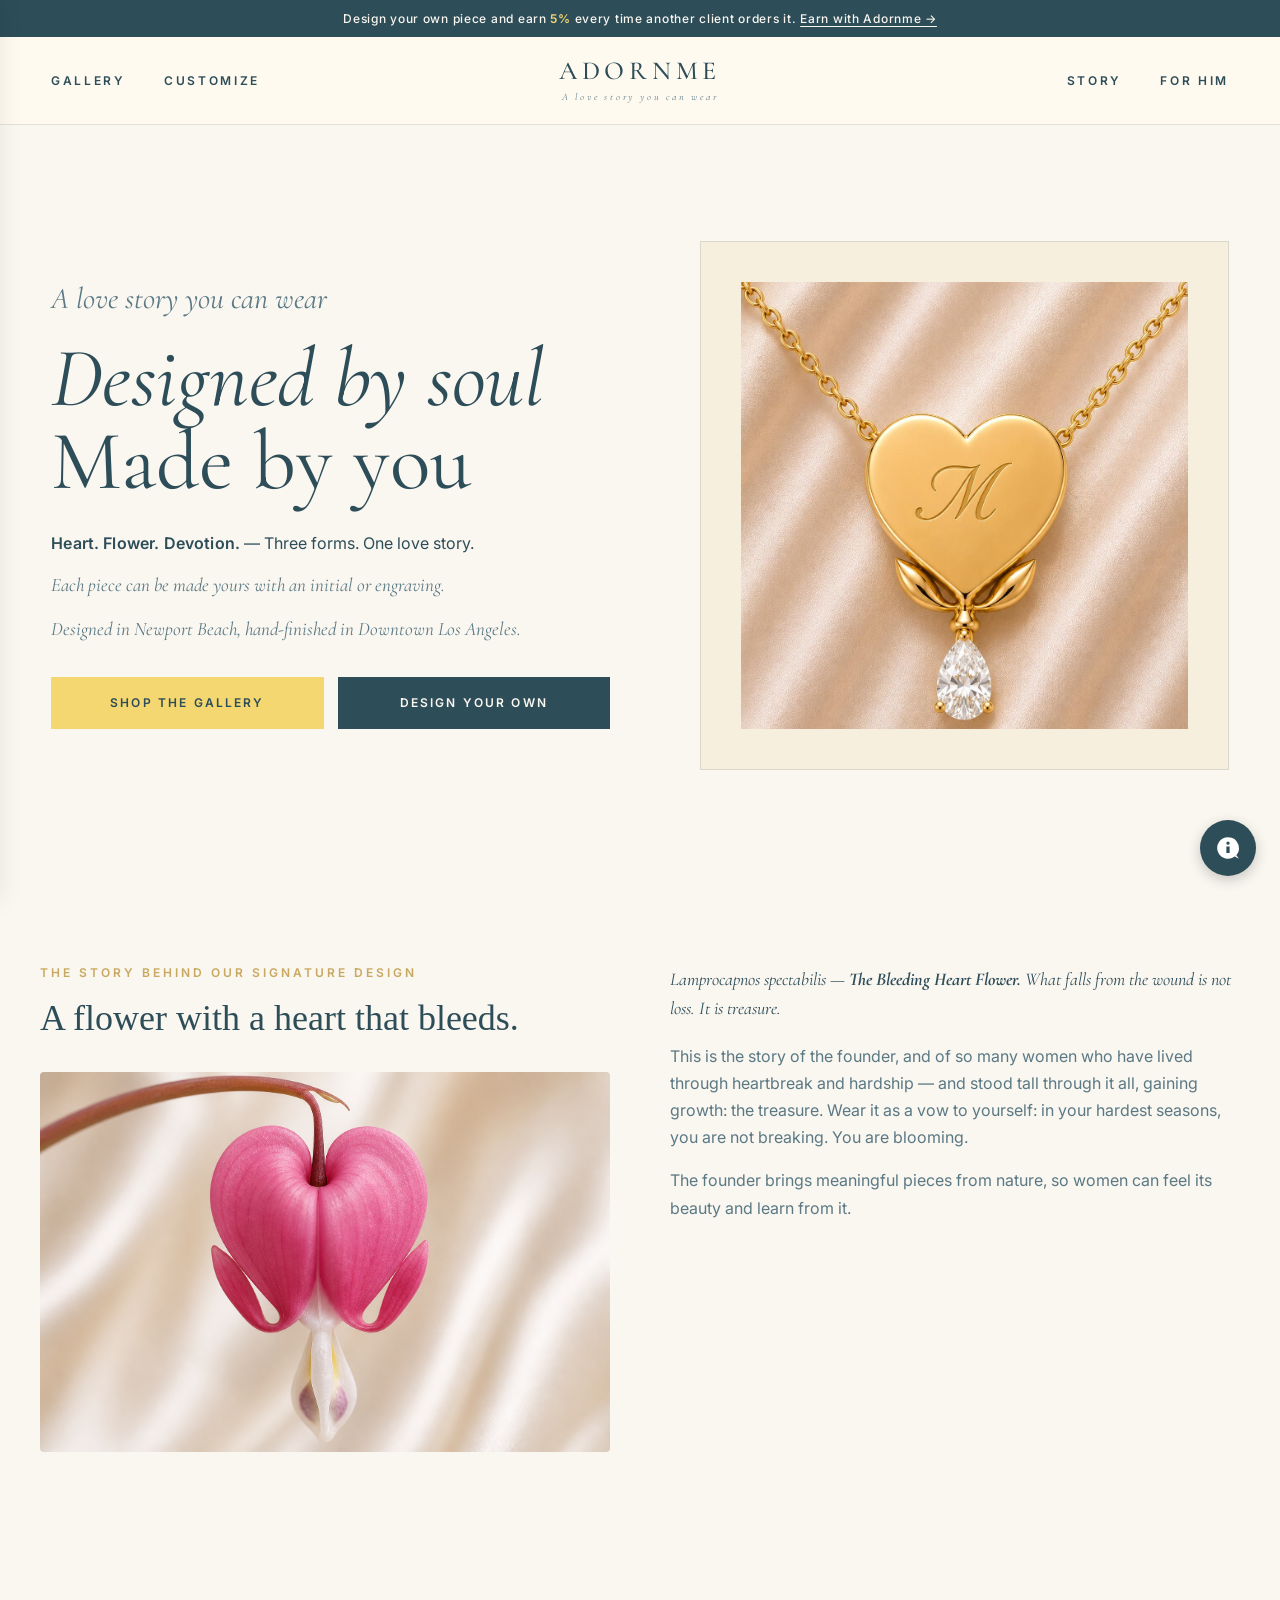
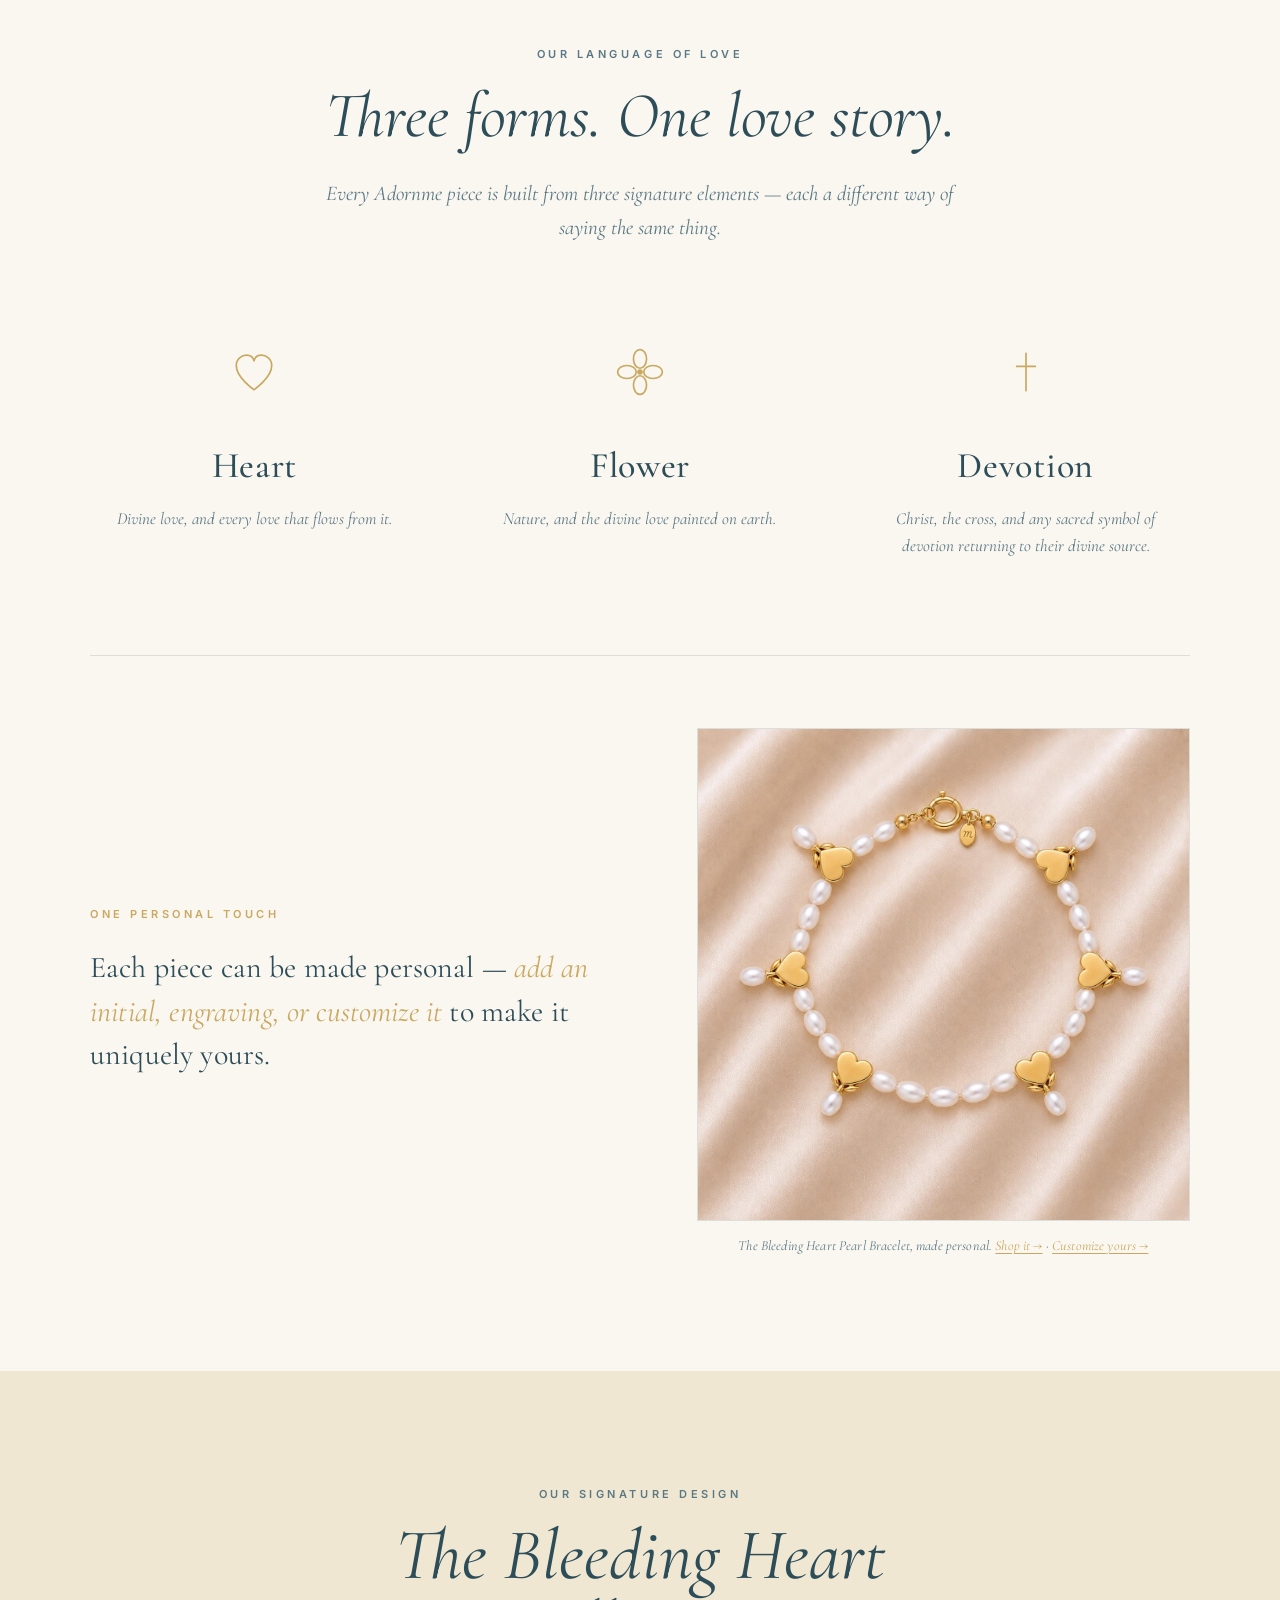
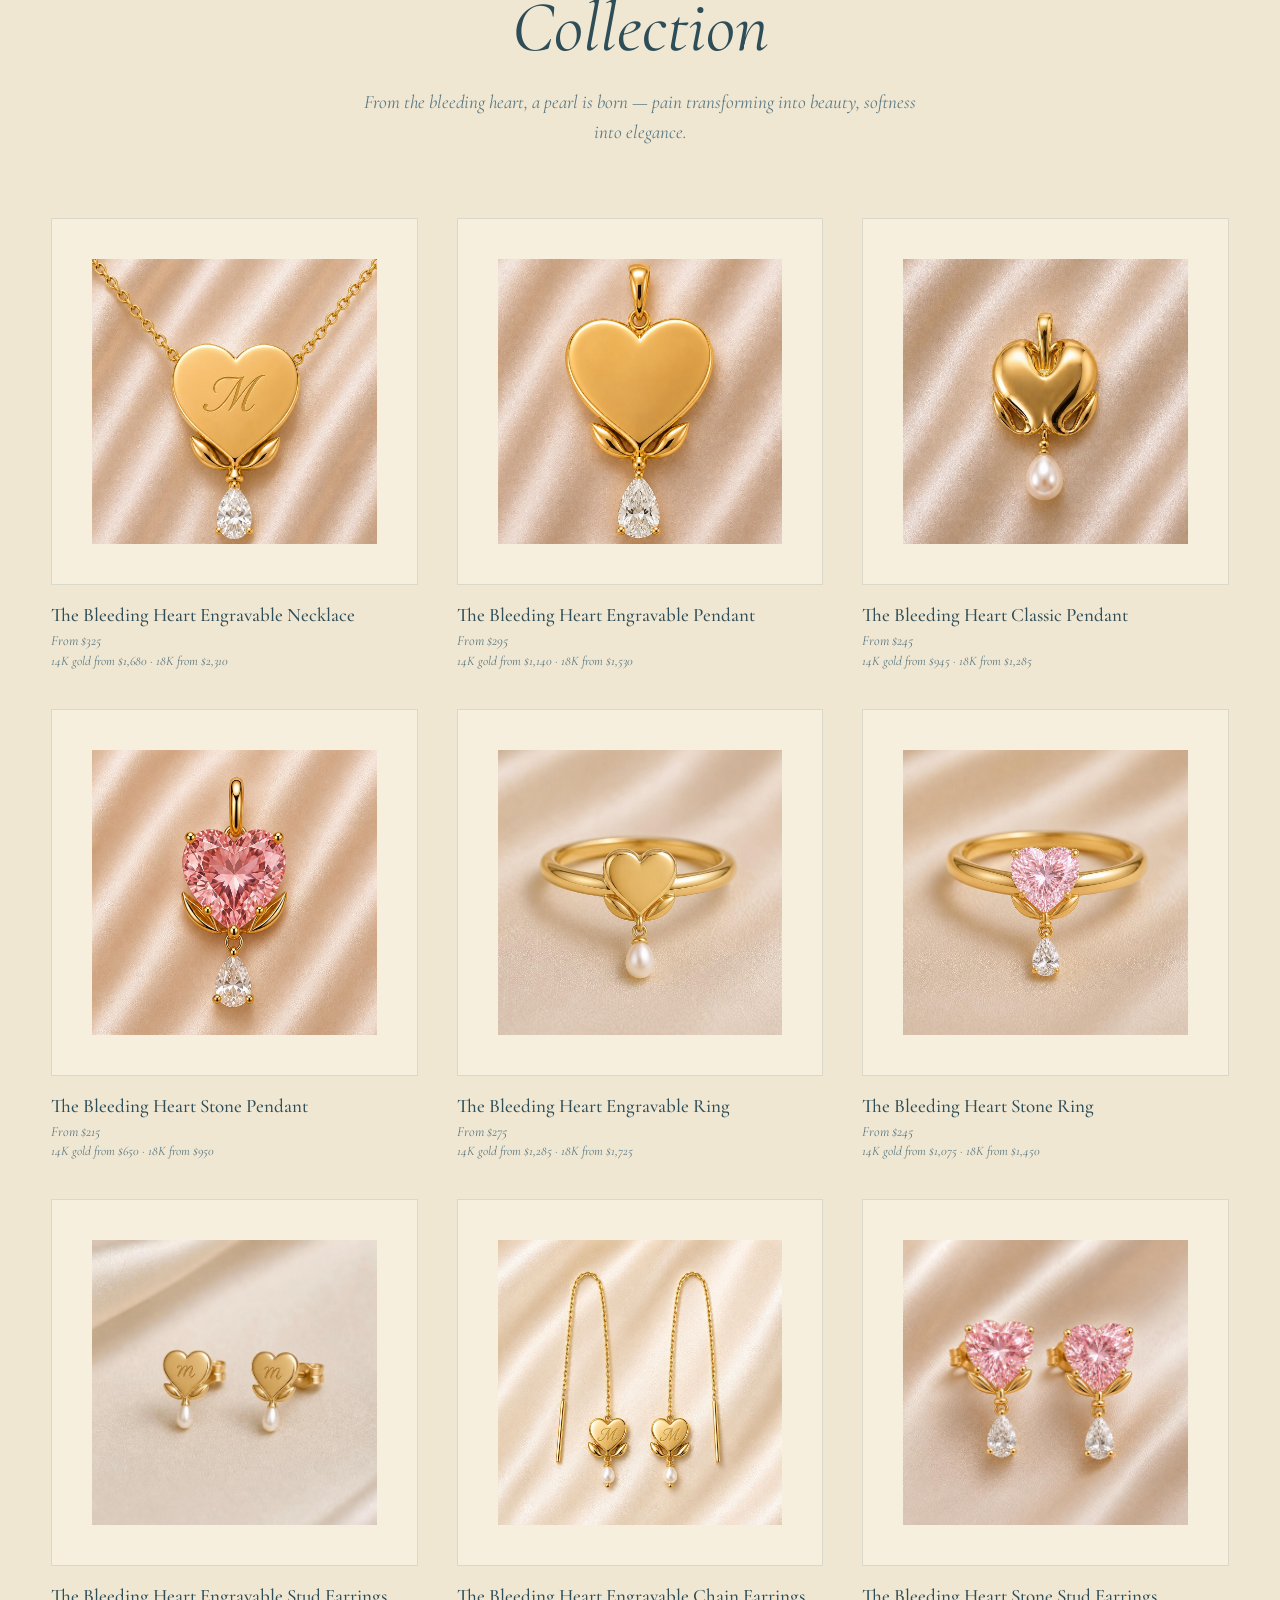
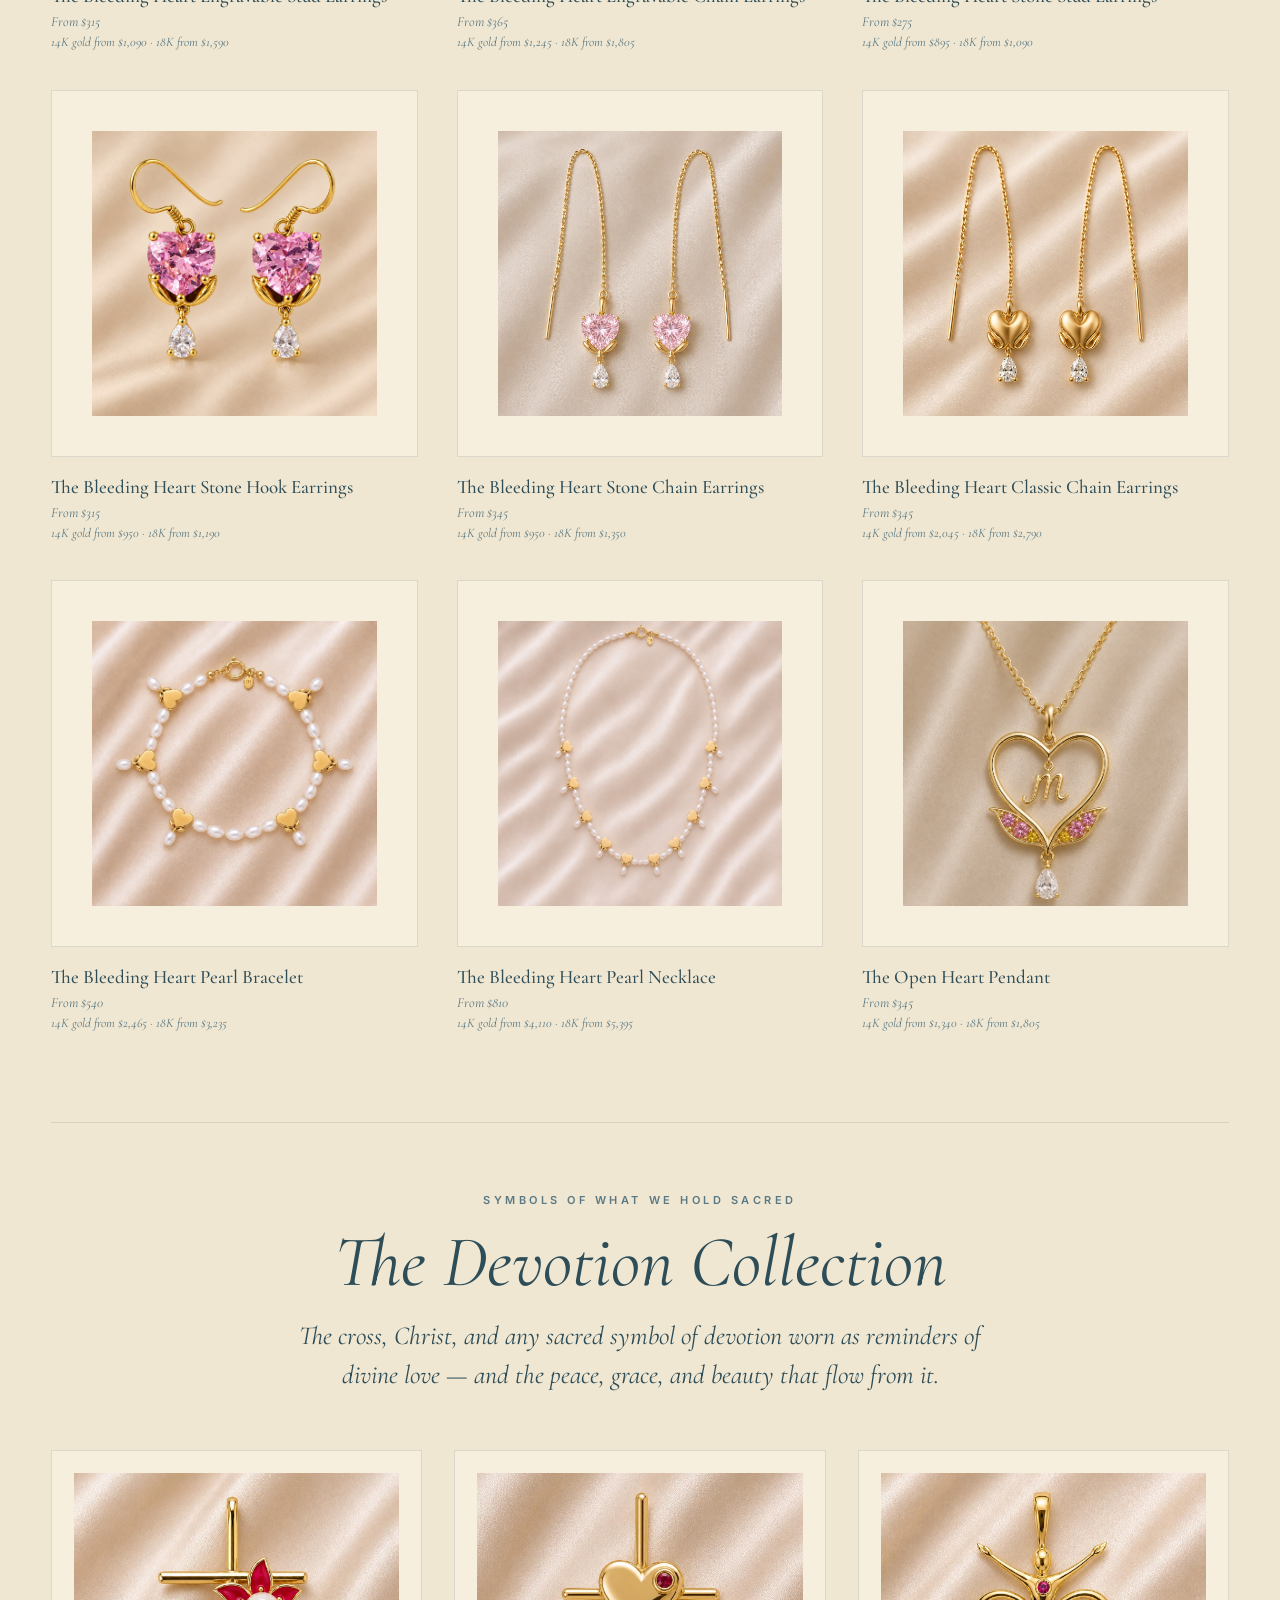
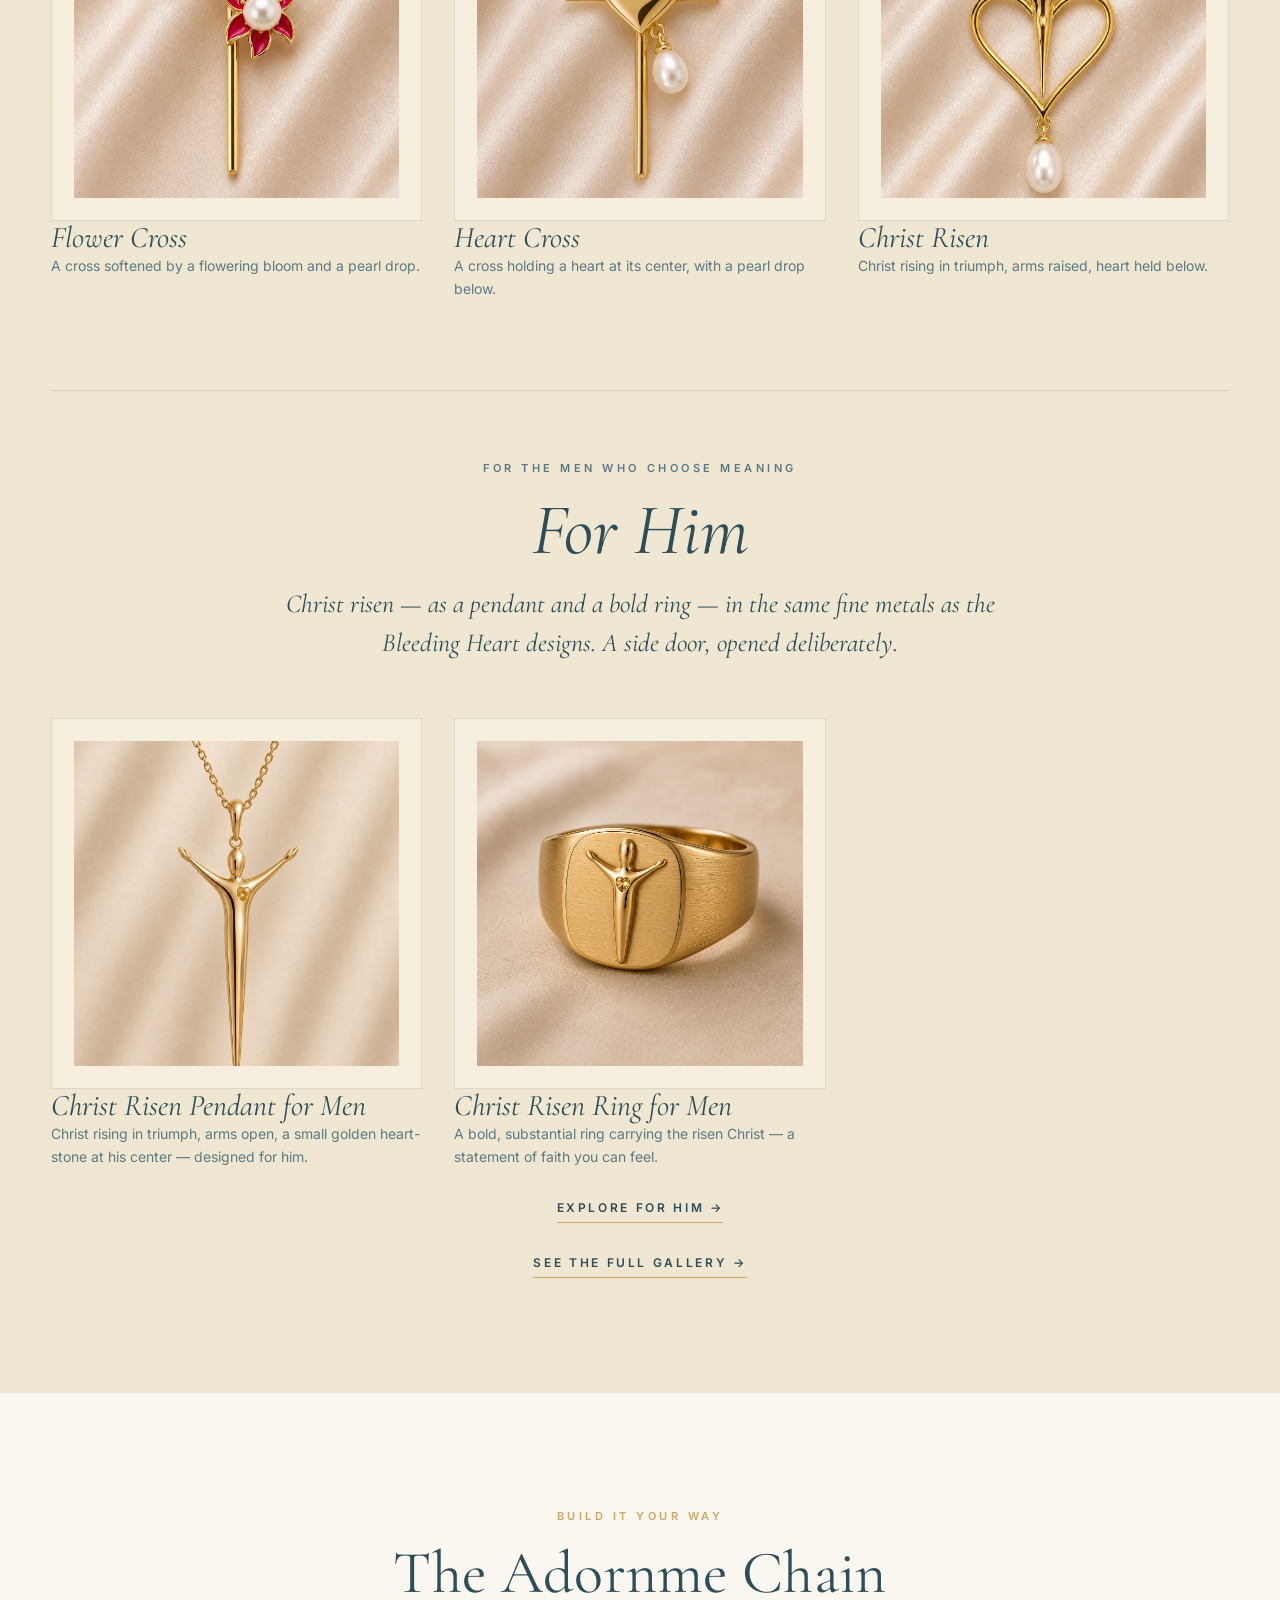
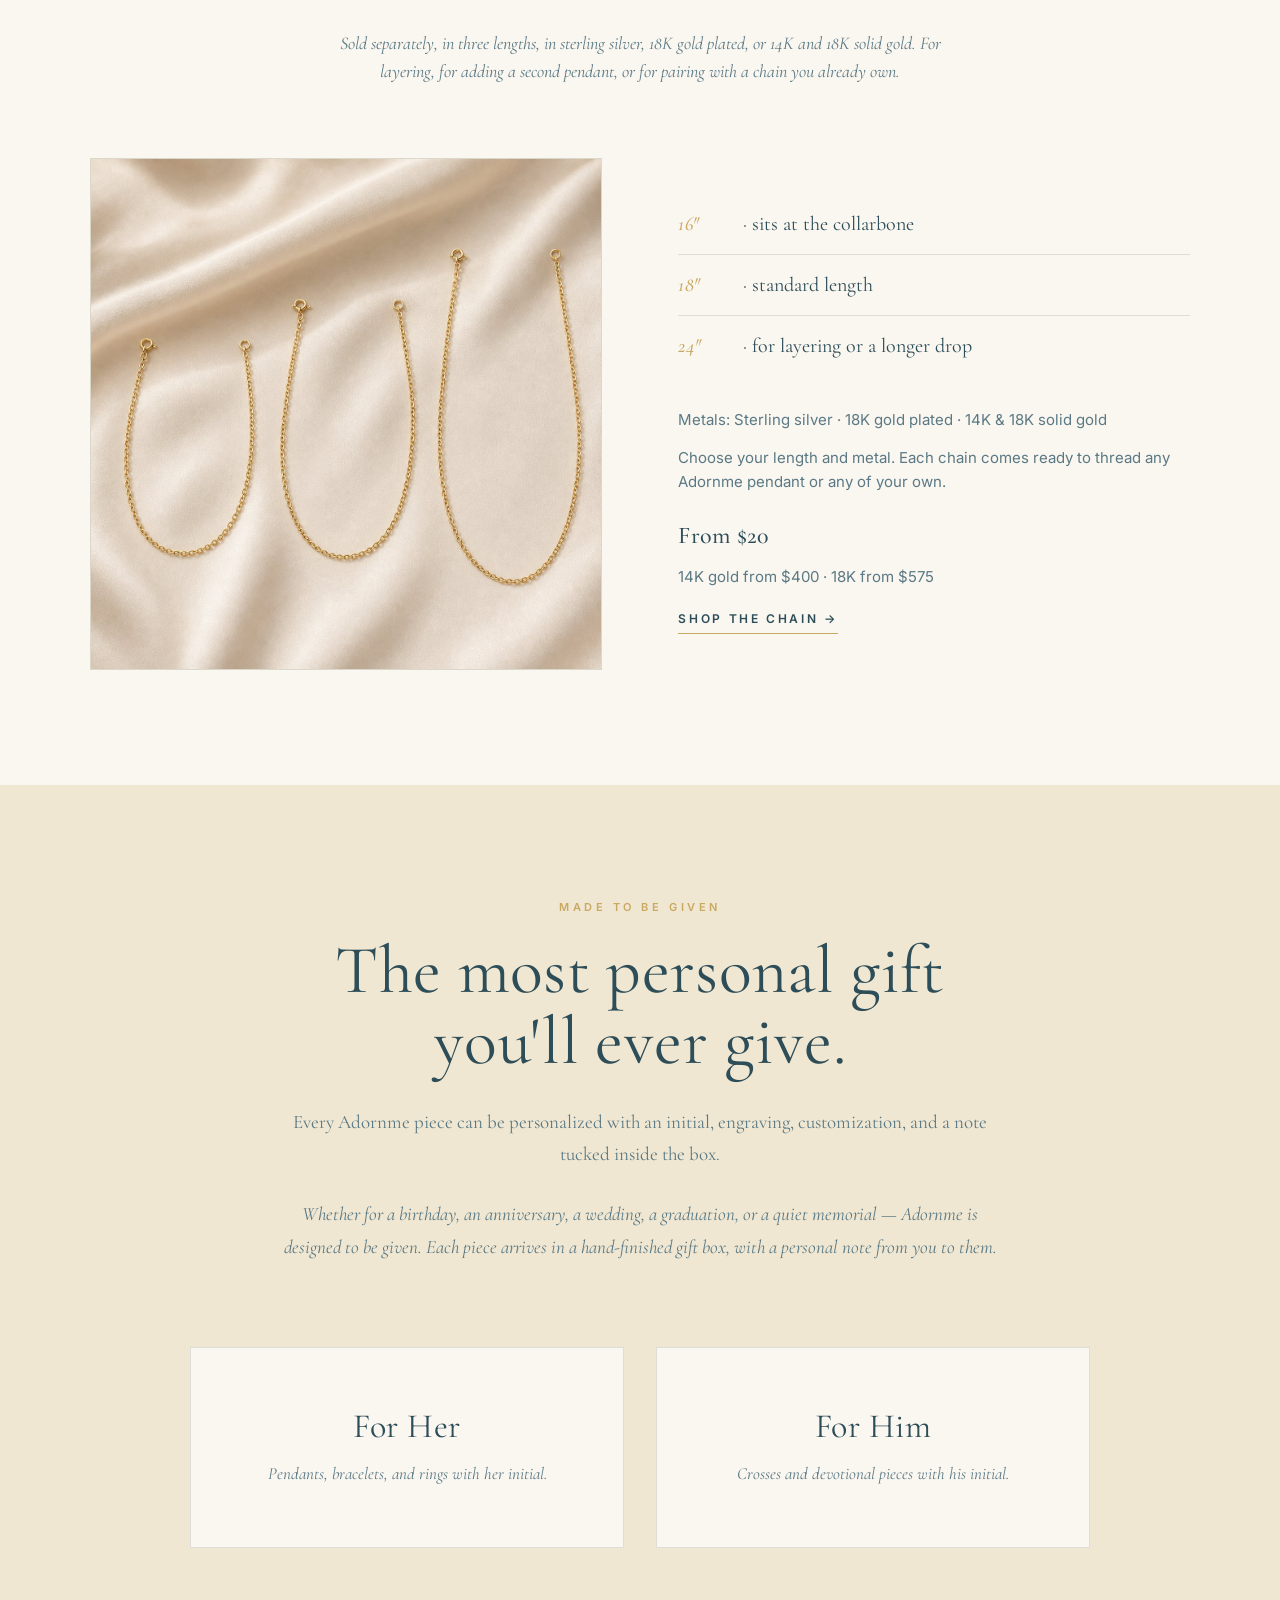
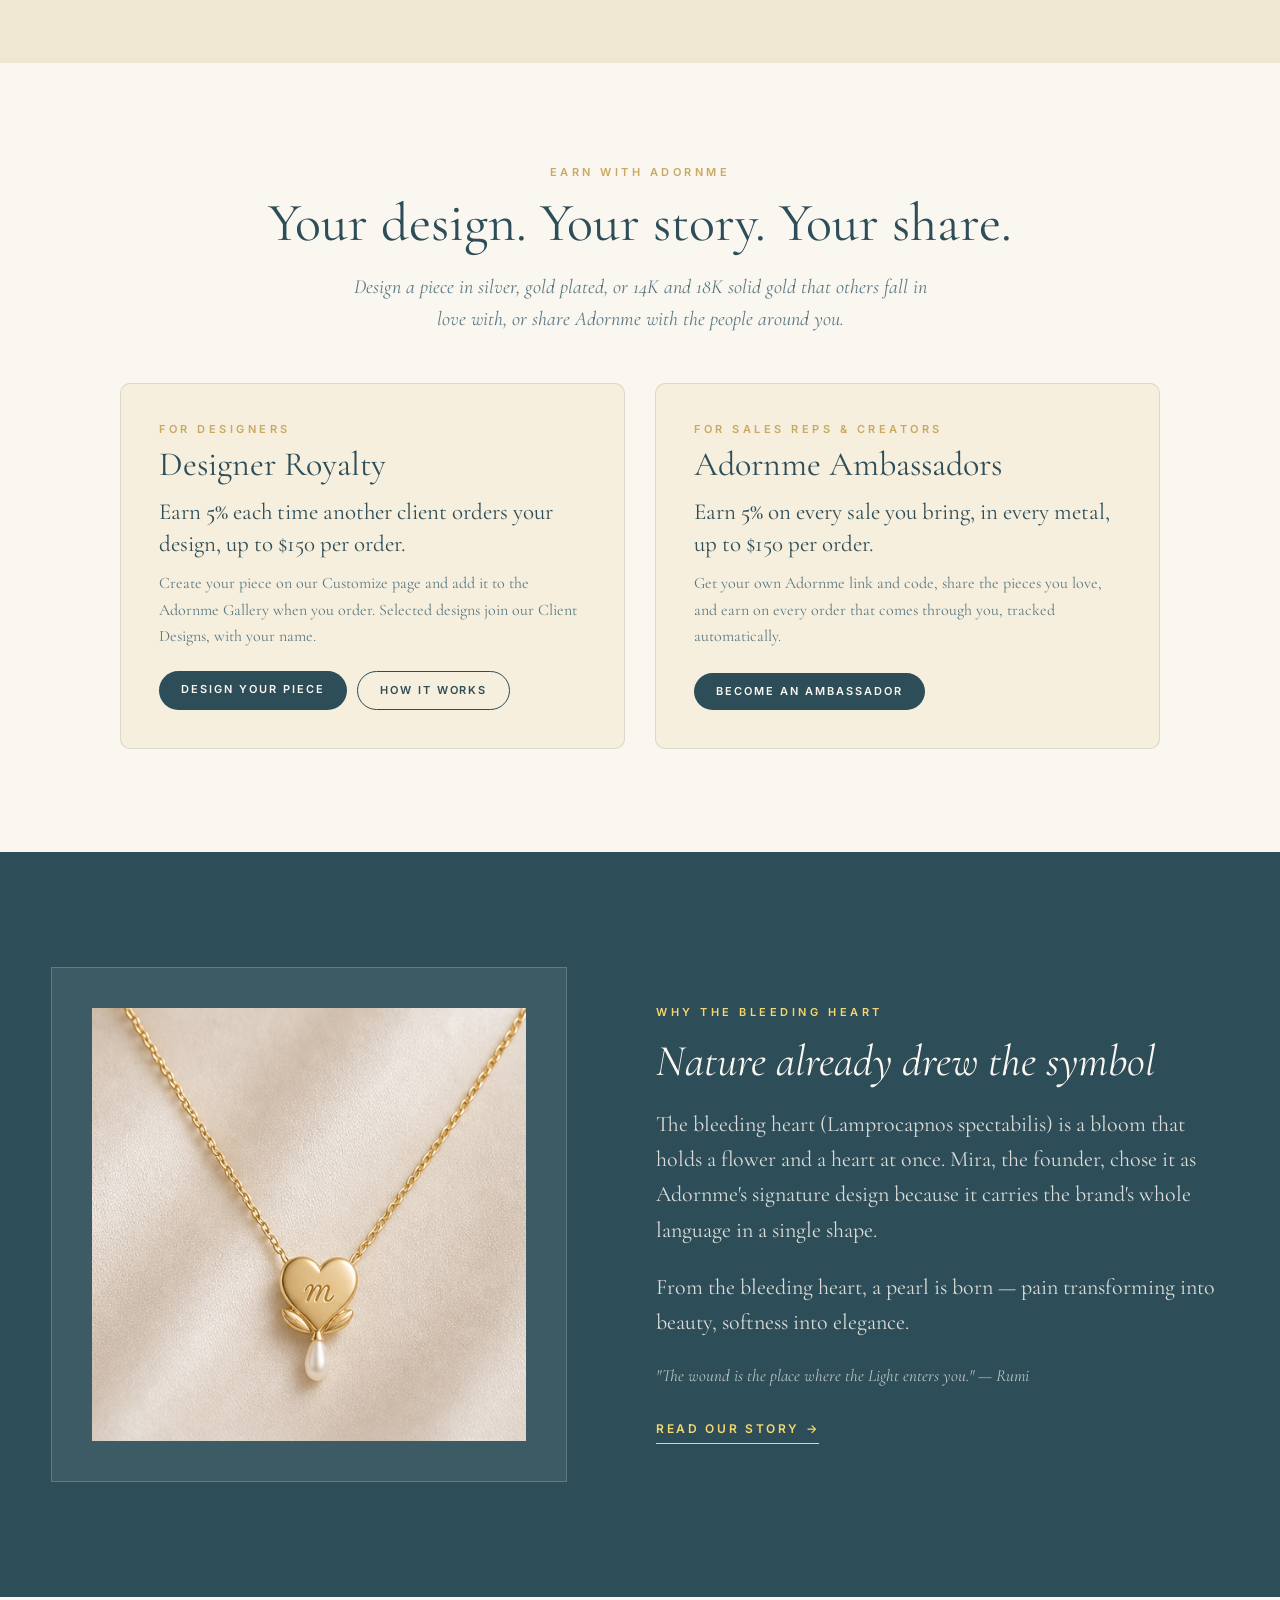
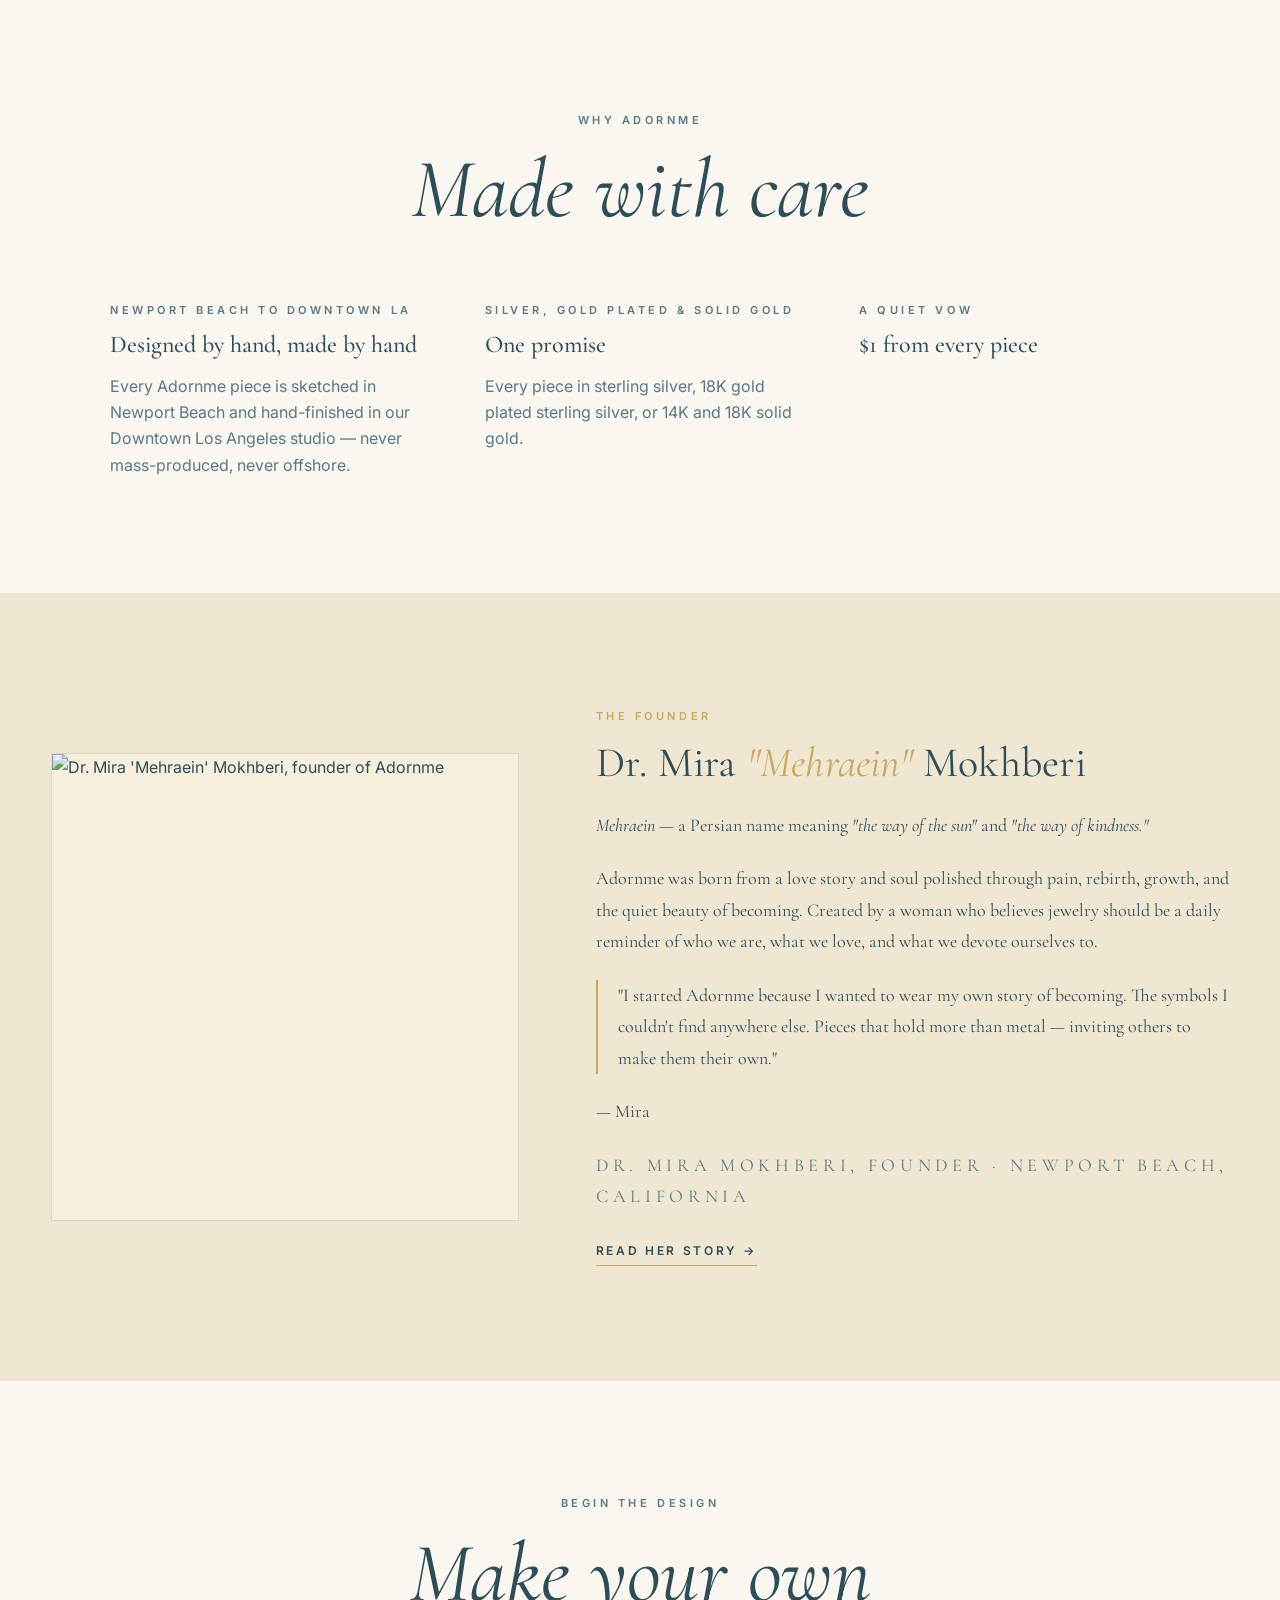
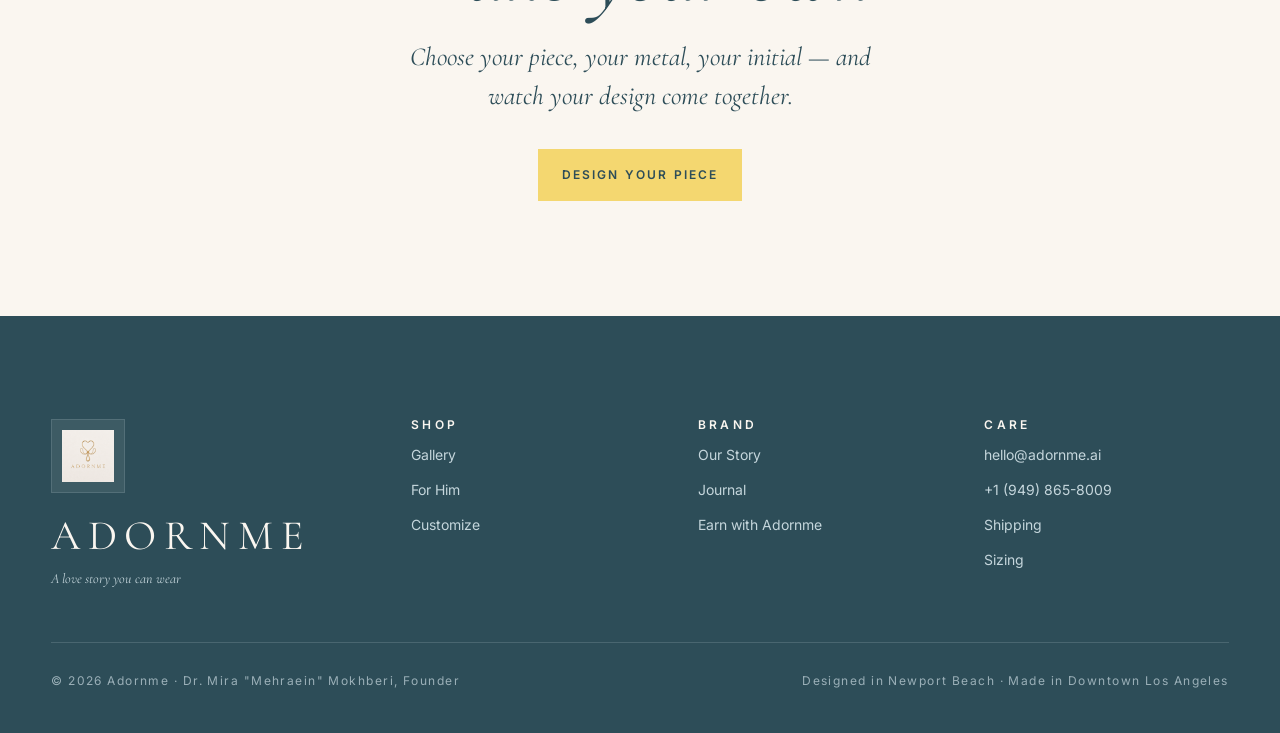
==== commit 70aedb76: "Earn with Adornme: Designer Royalty and Ambassadors - New page earn.html: Designer Royalty (5% of ea" ====
--- a/index.html
+++ b/index.html
@@ -5,8 +5,30 @@
   <meta name="viewport" content="width=device-width, initial-scale=1">
   <title>Adornme | A love story you can wear</title>
   <link rel="stylesheet" href="assets/home-gallery-v24.css">
+  <style>
+  .earn-bar{display:block;padding:10px 16px;background:var(--ink);color:var(--ivory);text-align:center;font:500 12px/1.45 var(--sans);letter-spacing:.06em;text-decoration:none;}
+  .earn-bar strong{color:var(--buttercup);font-weight:600;}
+  .earn-bar span{white-space:nowrap;text-decoration:underline;text-underline-offset:3px;}
+  .earn-home{padding:clamp(60px,8vw,110px) clamp(20px,4vw,56px);background:var(--ivory);text-align:center;}
+  .earn-home .eyebrow{color:var(--antique-gold);}
+  .earn-home h2{margin:14px auto 0;max-width:760px;font:400 clamp(32px,4.6vw,54px)/1.08 var(--serif);color:var(--ink);}
+  .earn-home .lede{margin:18px auto 0;max-width:600px;color:var(--ink-soft);font:italic 400 clamp(17px,2vw,20px)/1.6 var(--serif);}
+  .earn-cards{display:grid;grid-template-columns:repeat(2,minmax(0,1fr));gap:clamp(16px,2.6vw,30px);max-width:1040px;margin:clamp(30px,4vw,48px) auto 0;text-align:left;}
+  @media (max-width:760px){.earn-cards{grid-template-columns:1fr;}}
+  .earn-card{background:var(--paper);border:1px solid var(--rule);border-radius:10px;padding:clamp(24px,3.4vw,38px);display:flex;flex-direction:column;}
+  .earn-card .eyebrow{color:var(--antique-gold);}
+  .earn-card h3{margin-top:10px;font:400 clamp(26px,3vw,34px)/1.1 var(--serif);color:var(--ink);}
+  .earn-card .pct{margin-top:12px;font:400 clamp(19px,2.2vw,23px)/1.4 var(--serif);color:var(--ink);}
+  .earn-card .pct strong{font-weight:500;}
+  .earn-card p.copy{margin-top:10px;color:var(--ink-soft);font:400 16px/1.65 var(--serif);flex:1;}
+  .earn-card .links{margin-top:22px;display:flex;gap:10px;flex-wrap:wrap;}
+  .earn-card .links a{display:inline-block;padding:13px 22px;border-radius:999px;font:600 11px/1 var(--sans);letter-spacing:.18em;text-transform:uppercase;text-decoration:none;}
+  .earn-card .links a.primary{background:var(--ink);color:var(--ivory);}
+  .earn-card .links a.secondary{border:1px solid var(--ink);color:var(--ink);}
+  </style>
 </head>
 <body>
+  <a class="earn-bar" href="earn.html">Design your own piece and earn <strong>5%</strong> every time another client orders it. <span>Earn with Adornme →</span></a>
   <nav class="nav" aria-label="Primary navigation">
     <div class="nav-left">
       <a href="trinity-collection.html">Gallery</a>
@@ -194,6 +216,28 @@
     </div>
   </section>
 
+  <section class="earn-home" id="earn">
+    <div class="eyebrow">Earn with Adornme</div>
+    <h2>Your design. Your story. Your share.</h2>
+    <p class="lede">Design a piece in silver, gold plated, or 14K and 18K solid gold that others fall in love with, or share Adornme with the people around you.</p>
+    <div class="earn-cards">
+      <article class="earn-card">
+        <div class="eyebrow">For designers</div>
+        <h3>Designer Royalty</h3>
+        <p class="pct">Earn <strong>5%</strong> each time another client orders your design, up to $150 per order.</p>
+        <p class="copy">Create your piece on our Customize page and add it to the Adornme Gallery when you order. Selected designs join our Client Designs, with your name.</p>
+        <div class="links"><a class="primary" href="customize.html">Design your piece</a><a class="secondary" href="earn.html#royalty">How it works</a></div>
+      </article>
+      <article class="earn-card">
+        <div class="eyebrow">For sales reps &amp; creators</div>
+        <h3>Adornme Ambassadors</h3>
+        <p class="pct">Earn <strong>5%</strong> on every sale you bring, in every metal, up to $150 per order.</p>
+        <p class="copy">Get your own Adornme link and code, share the pieces you love, and earn on every order that comes through you, tracked automatically.</p>
+        <div class="links"><a class="primary" href="earn.html#ambassador">Become an Ambassador</a></div>
+      </article>
+    </div>
+  </section>
+
   <section class="dark">
     <div class="story-grid">
       <div class="story-image">
@@ -280,6 +324,7 @@
         <h3>Brand</h3>
         <a href="our-story.html">Our Story</a>
         <a href="journal.html">Journal</a>
+        <a href="earn.html">Earn with Adornme</a>
       </div>
       <div>
         <h3>Care</h3>
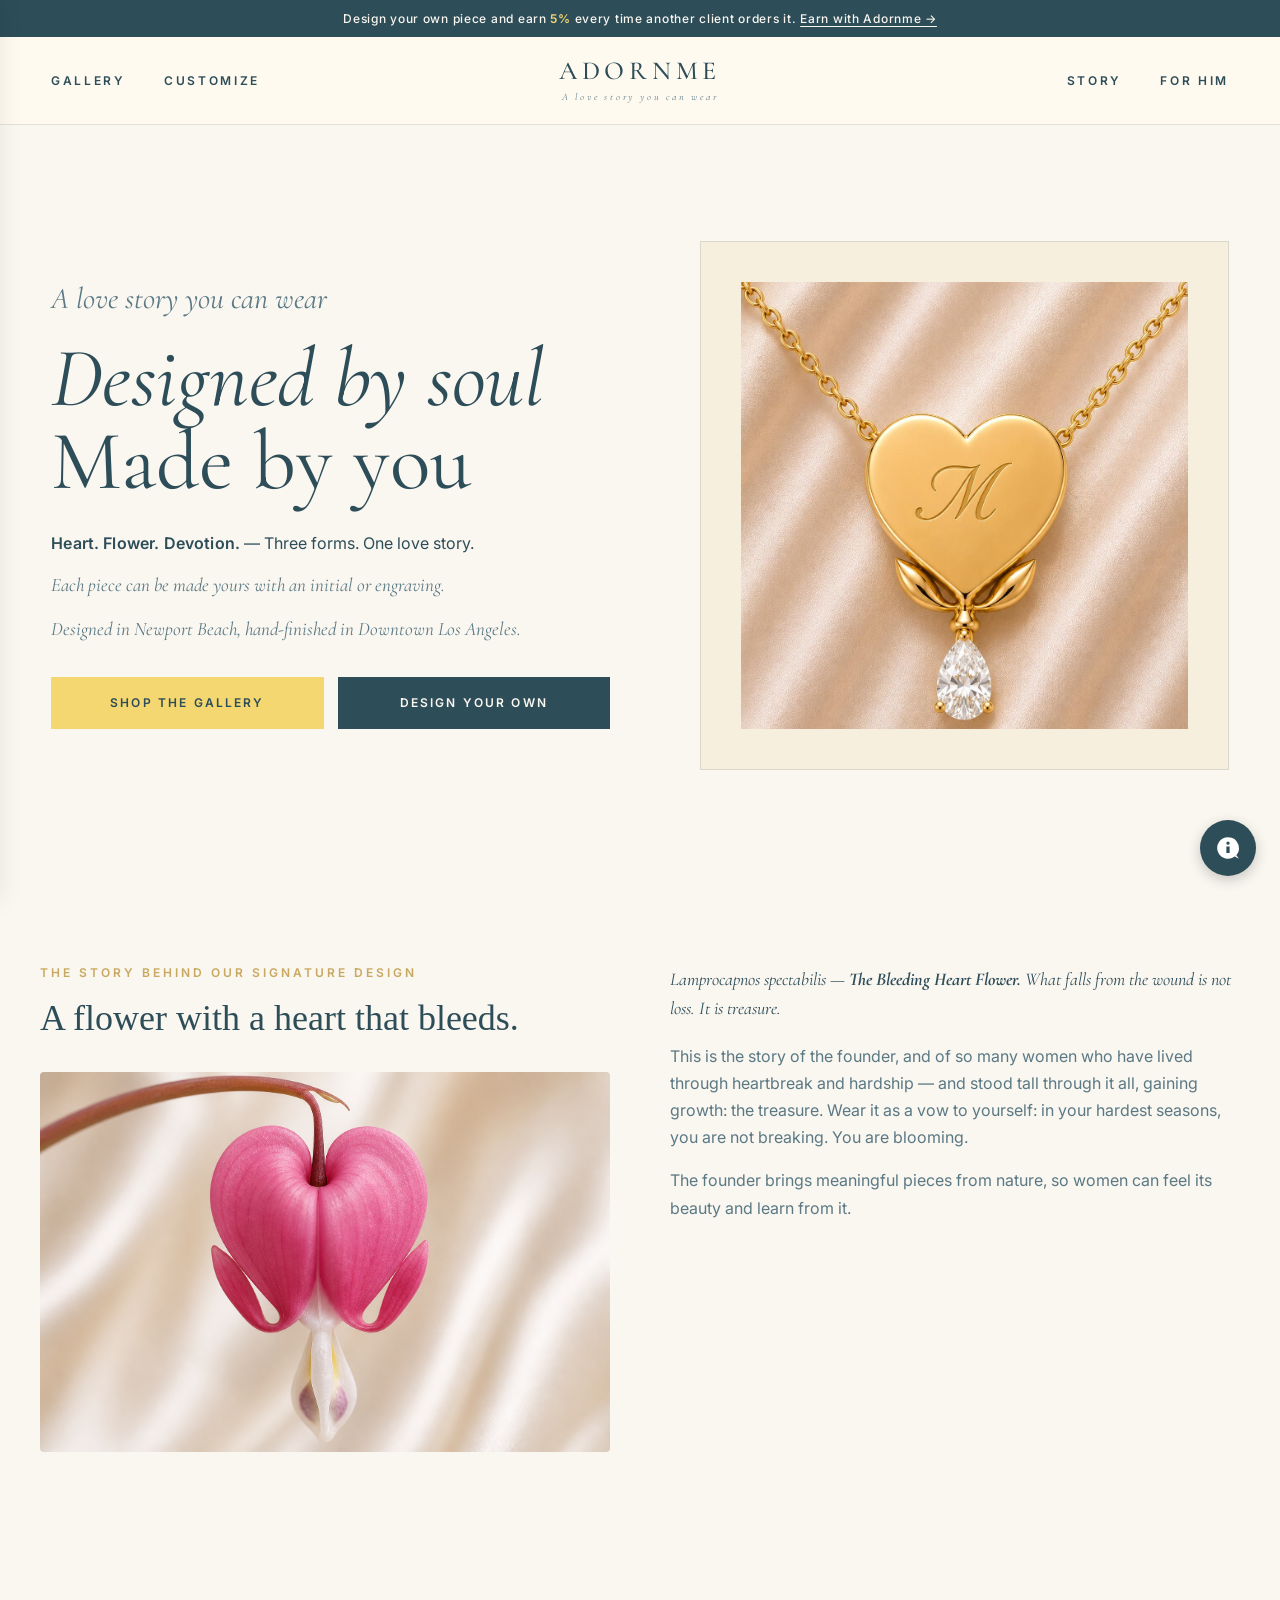
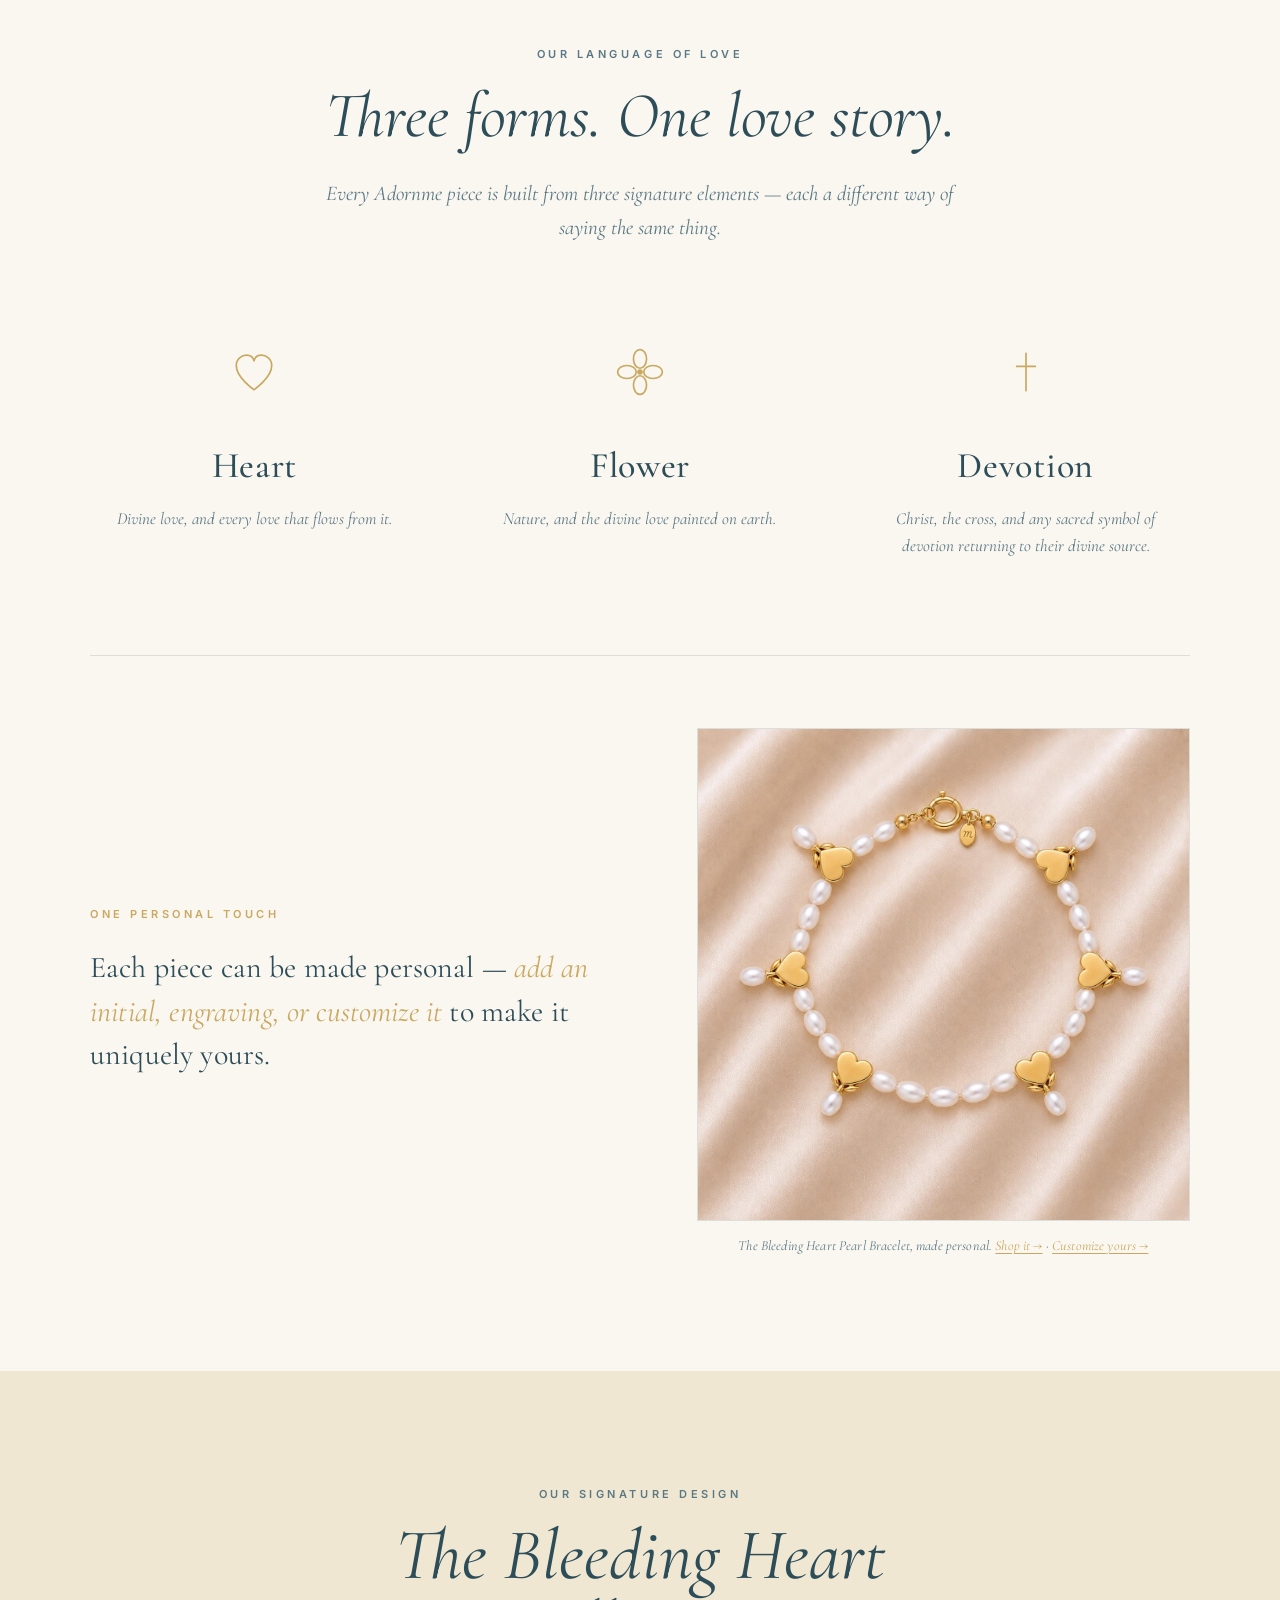
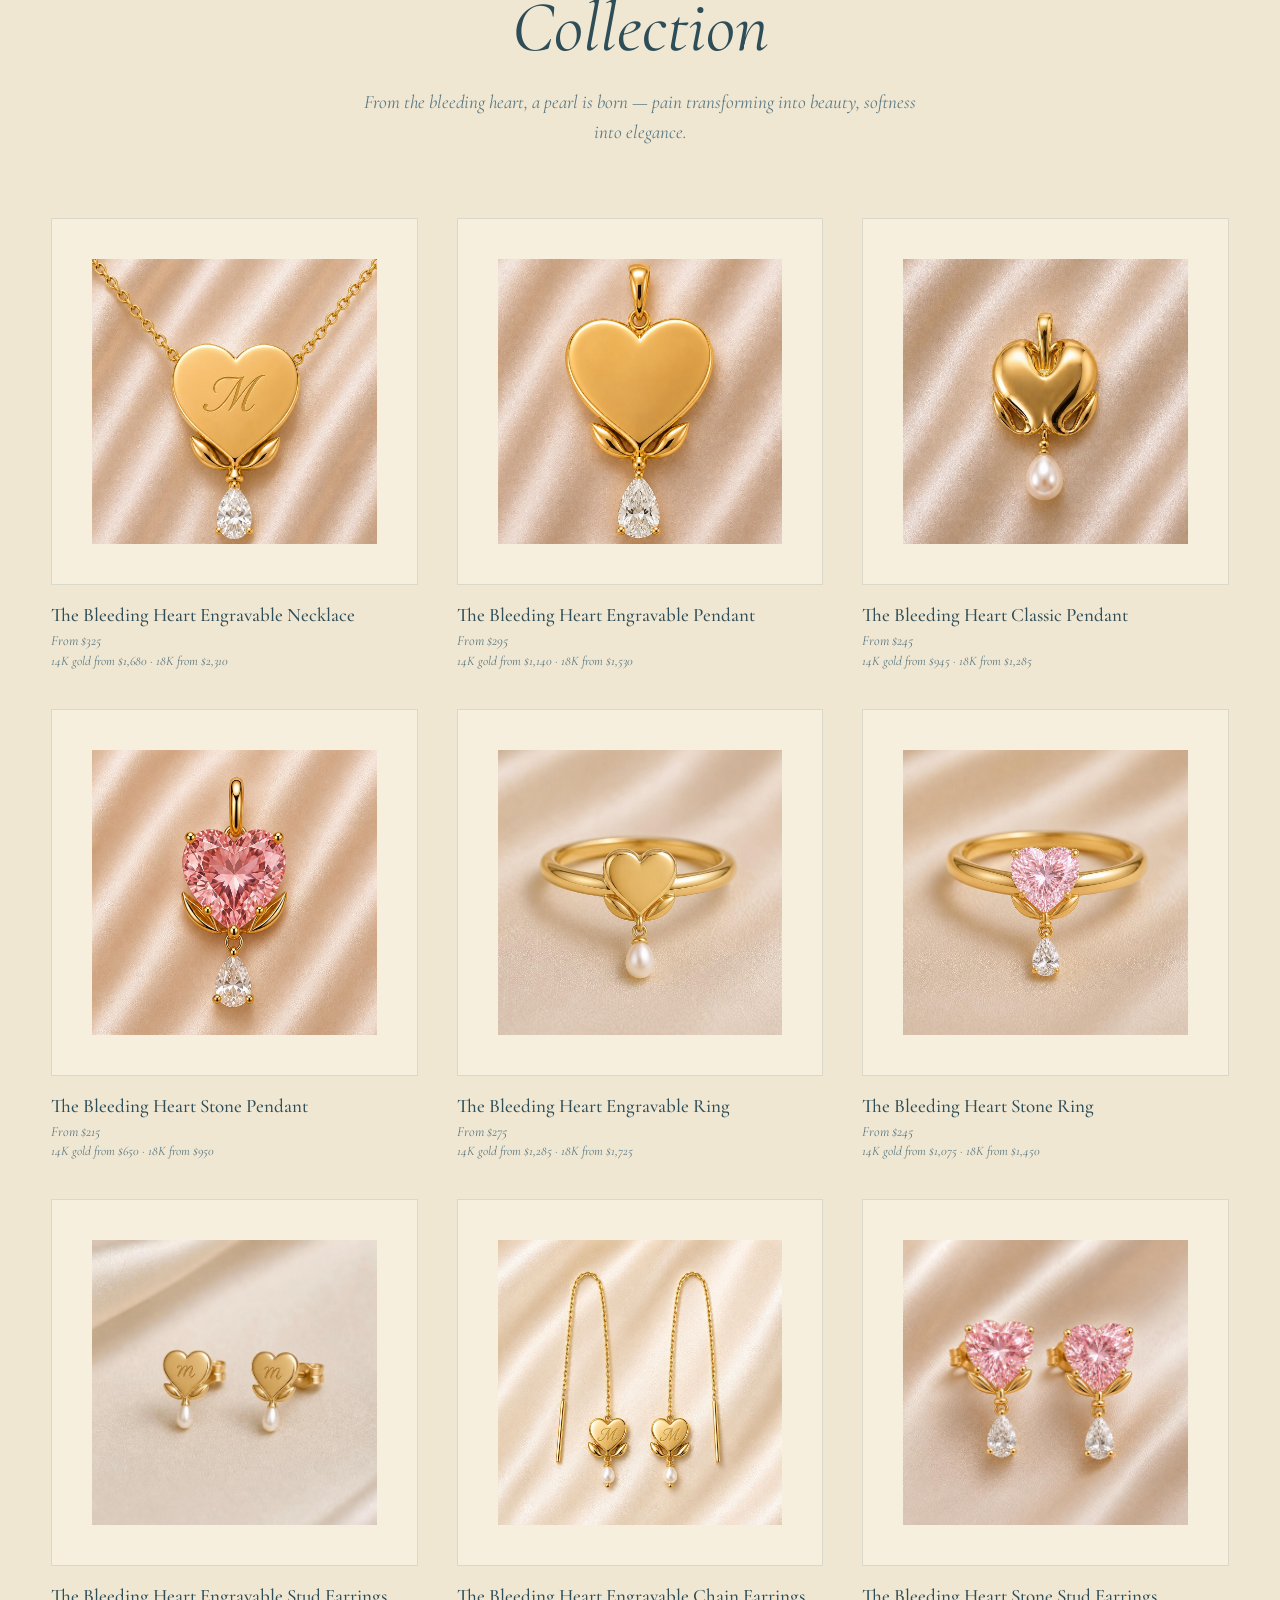
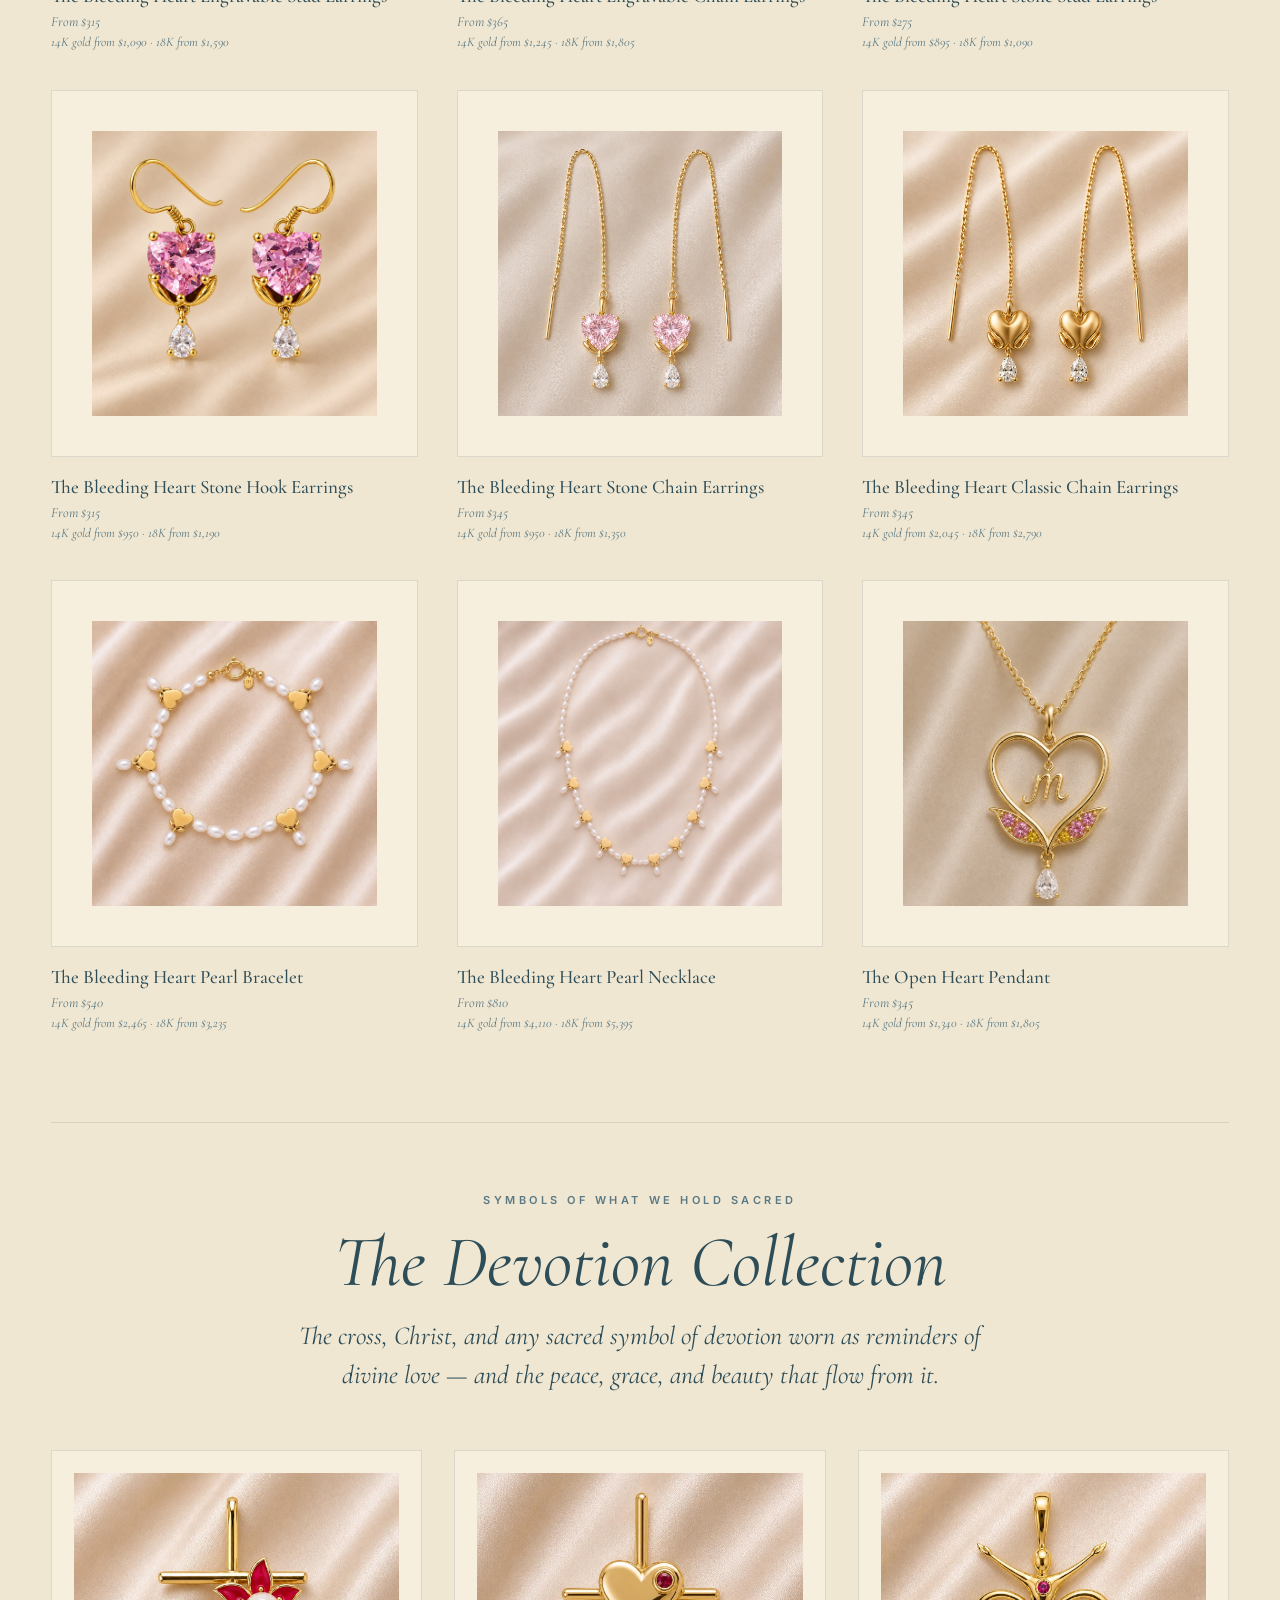
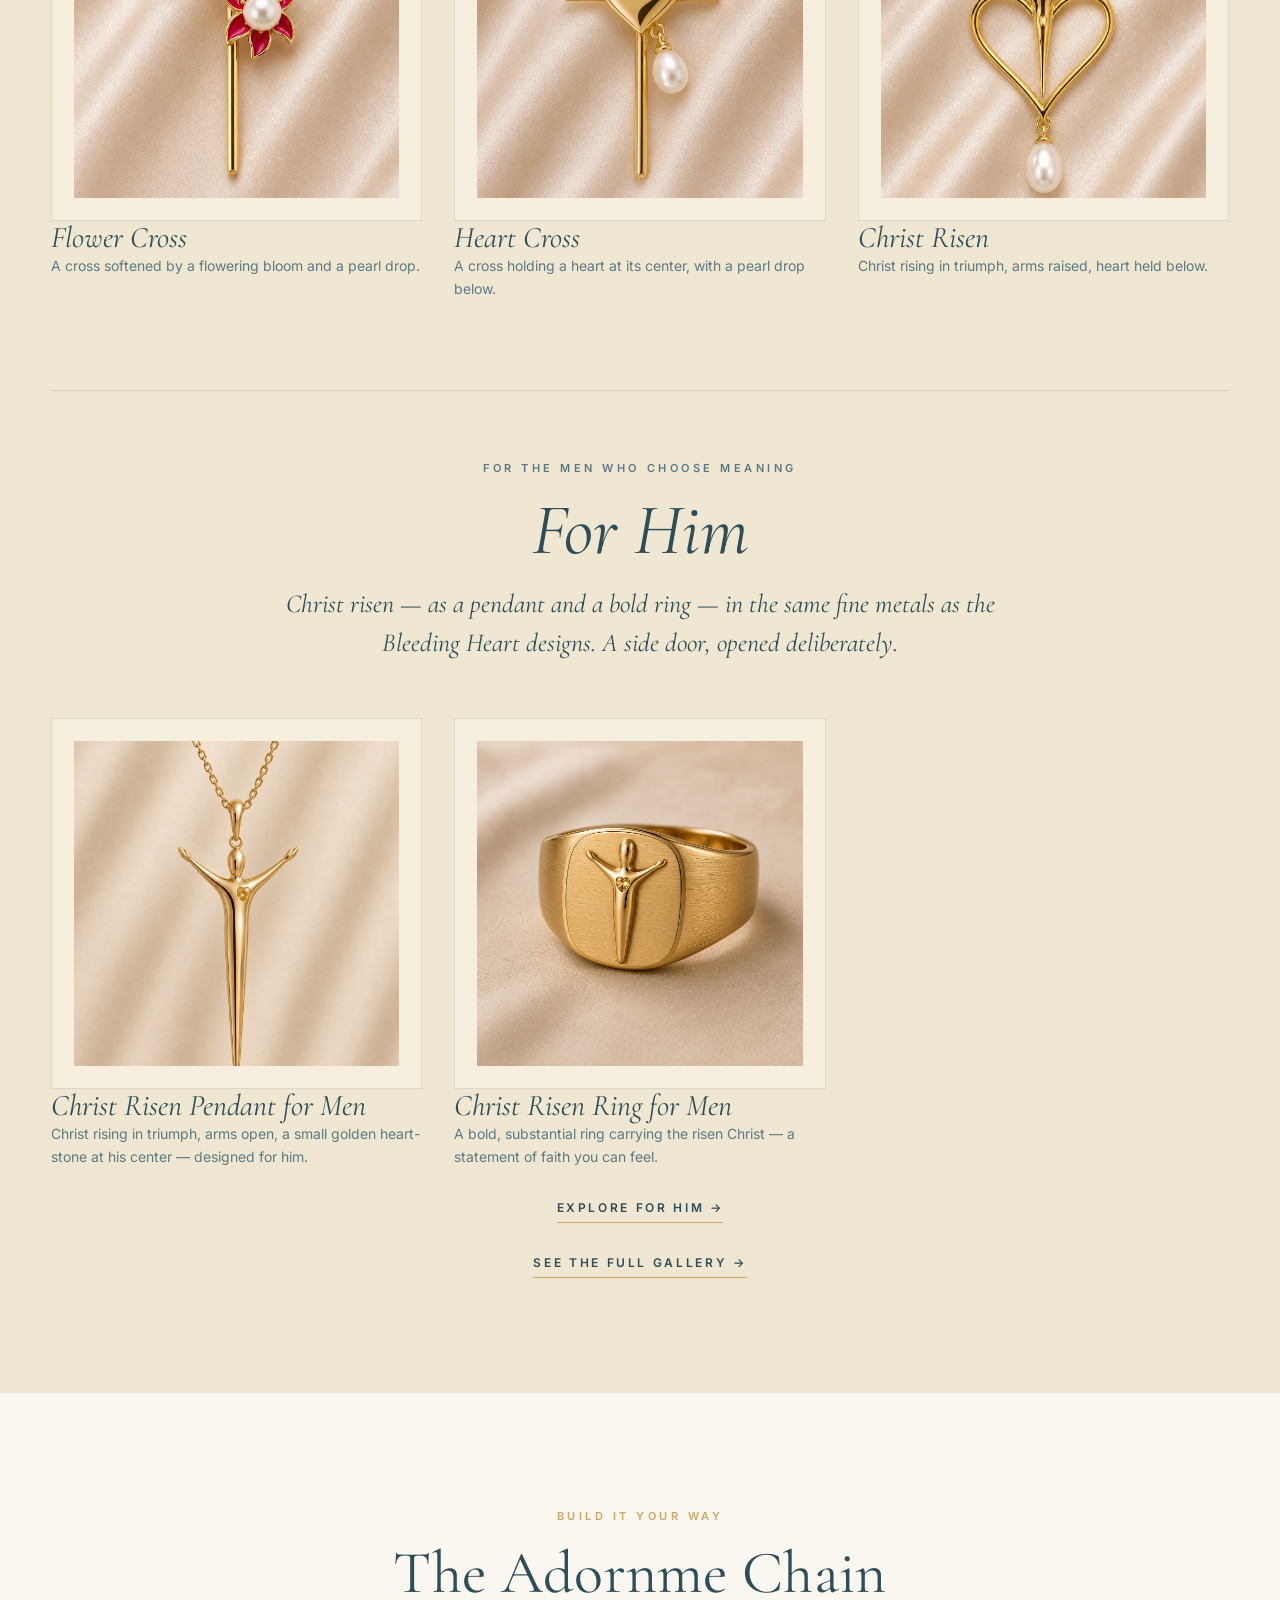
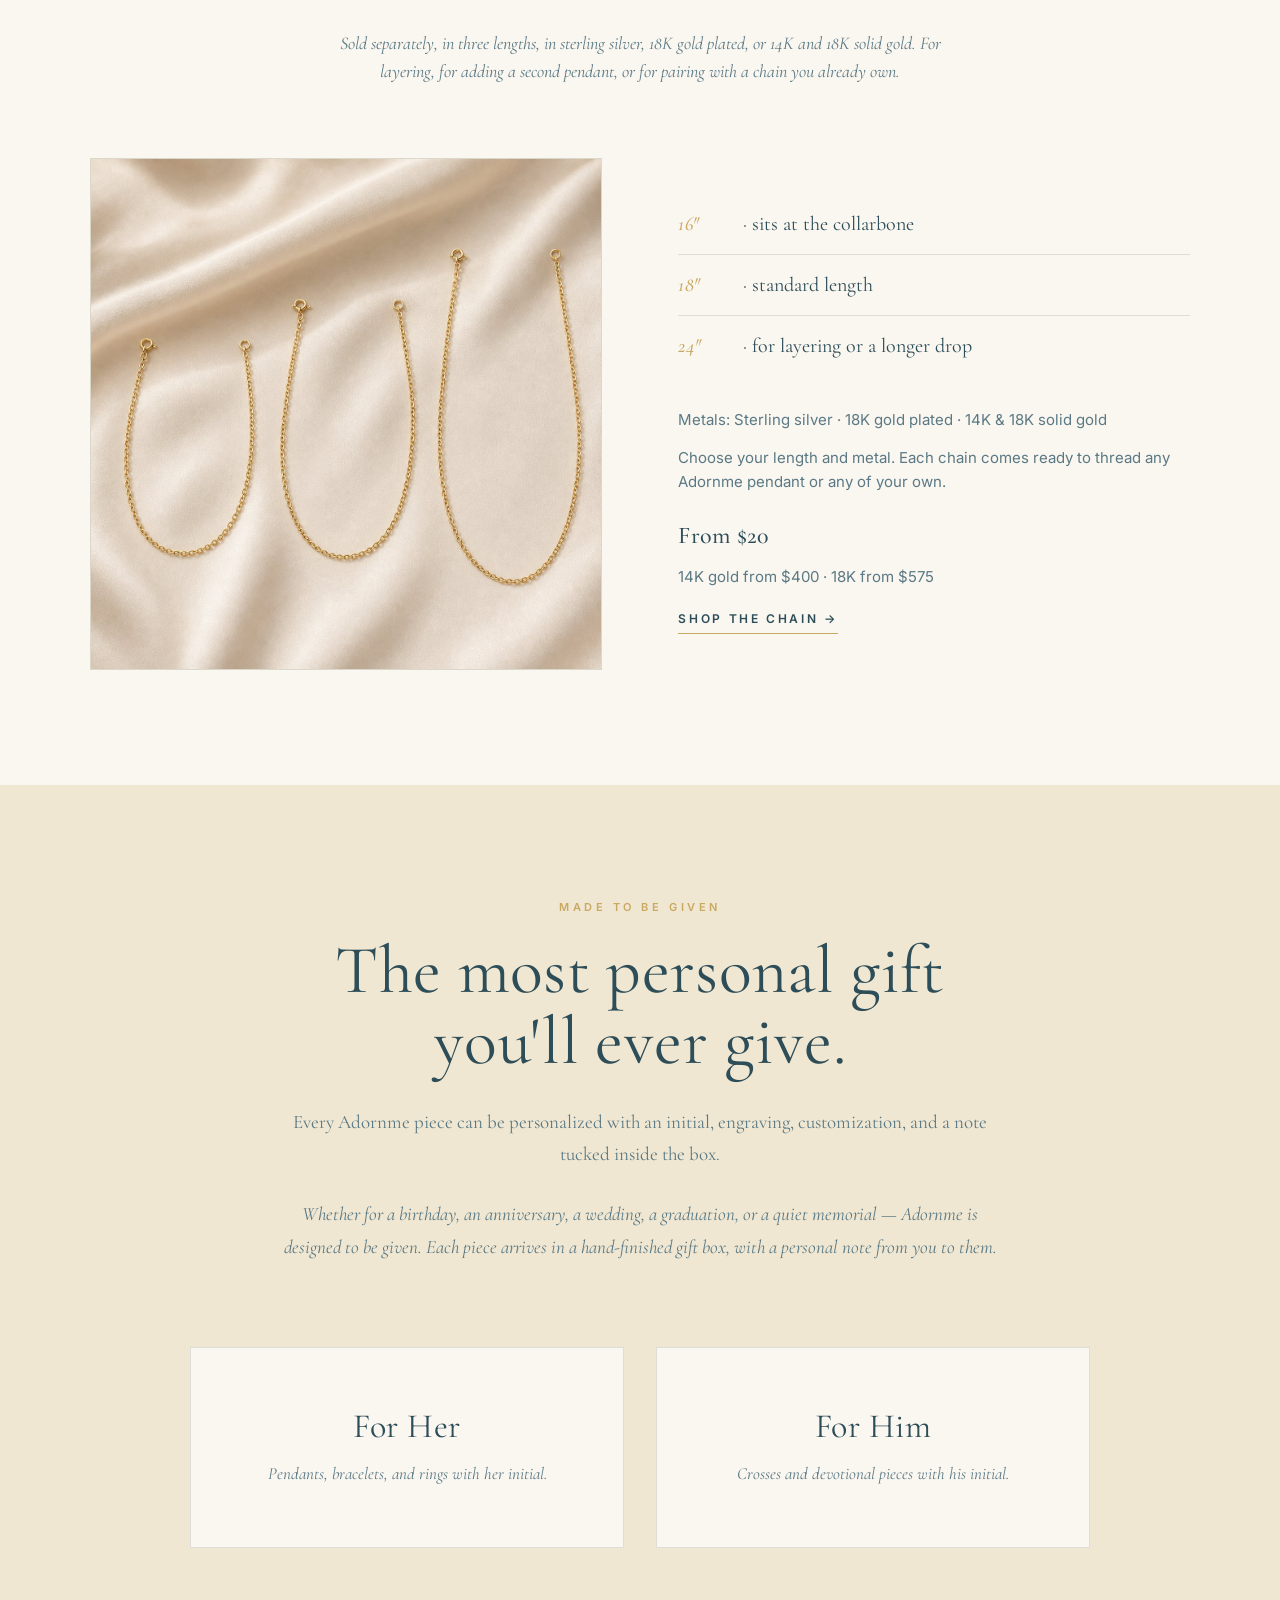
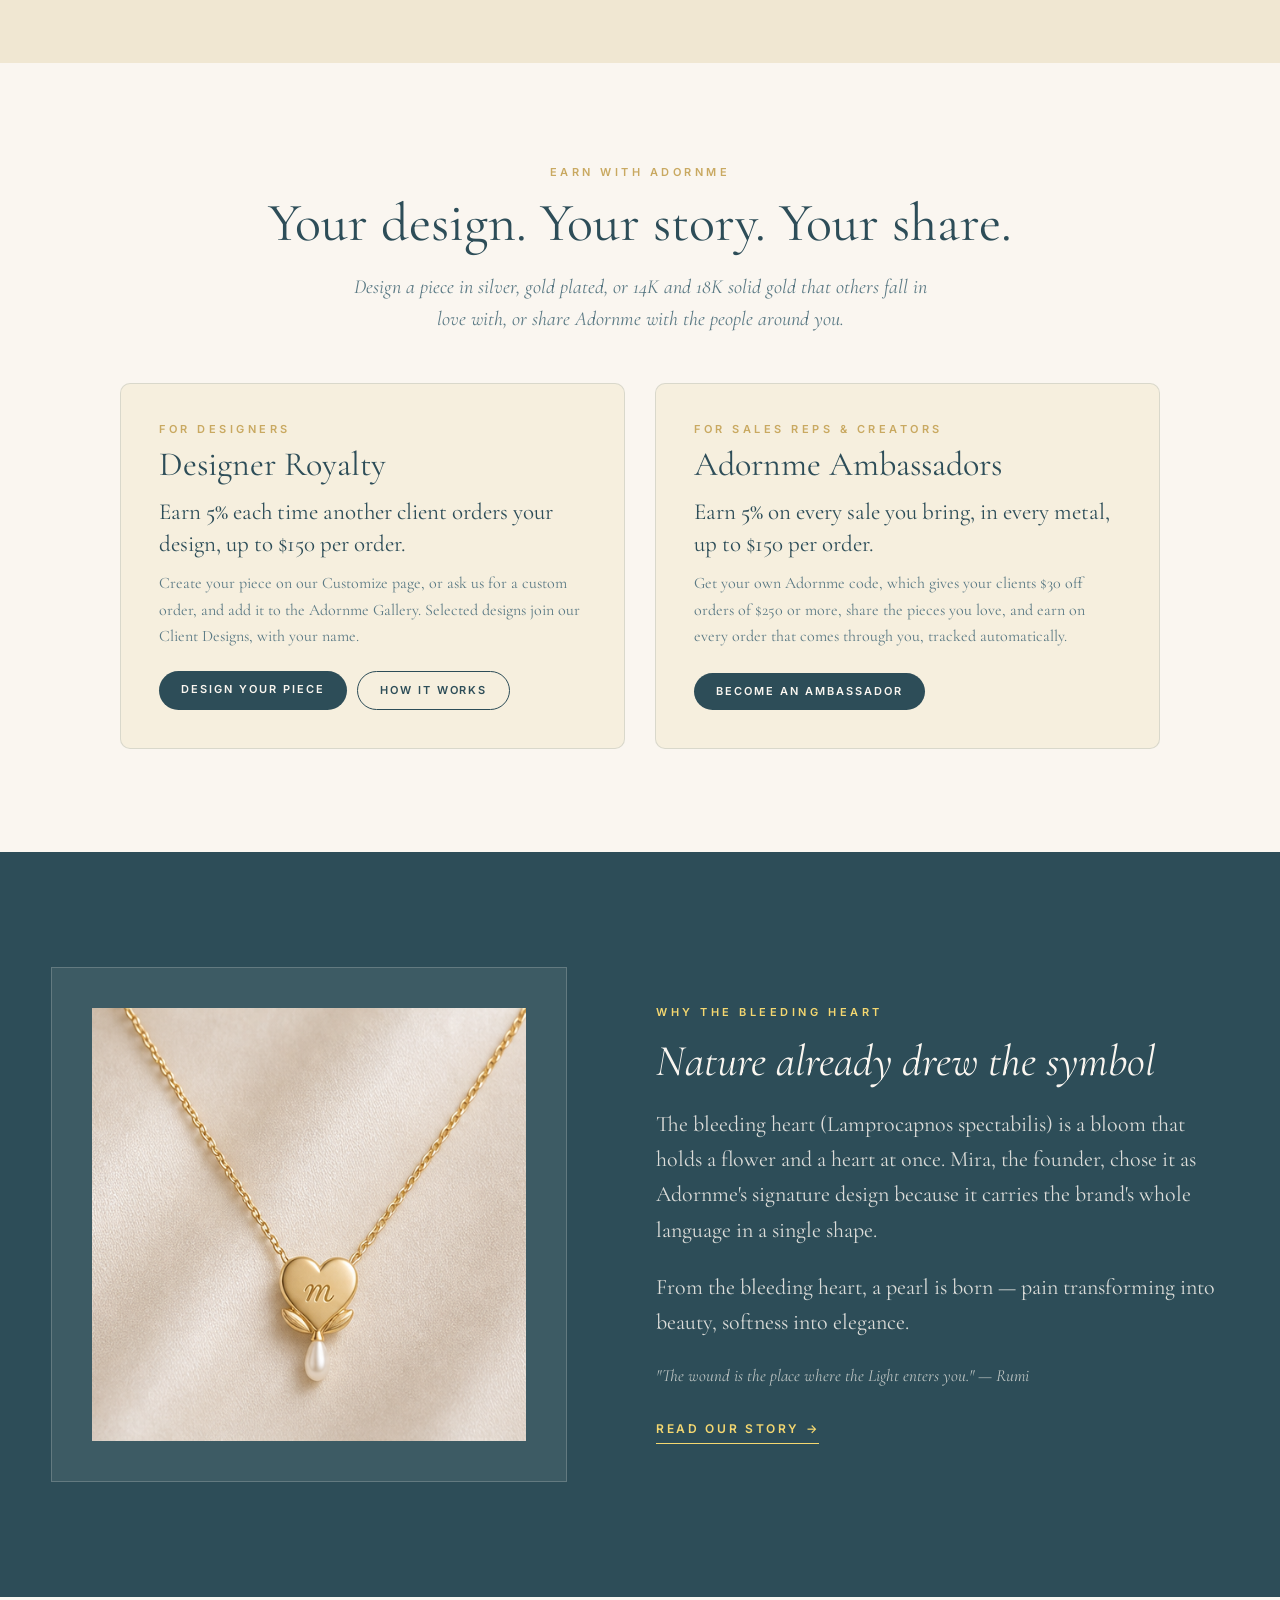
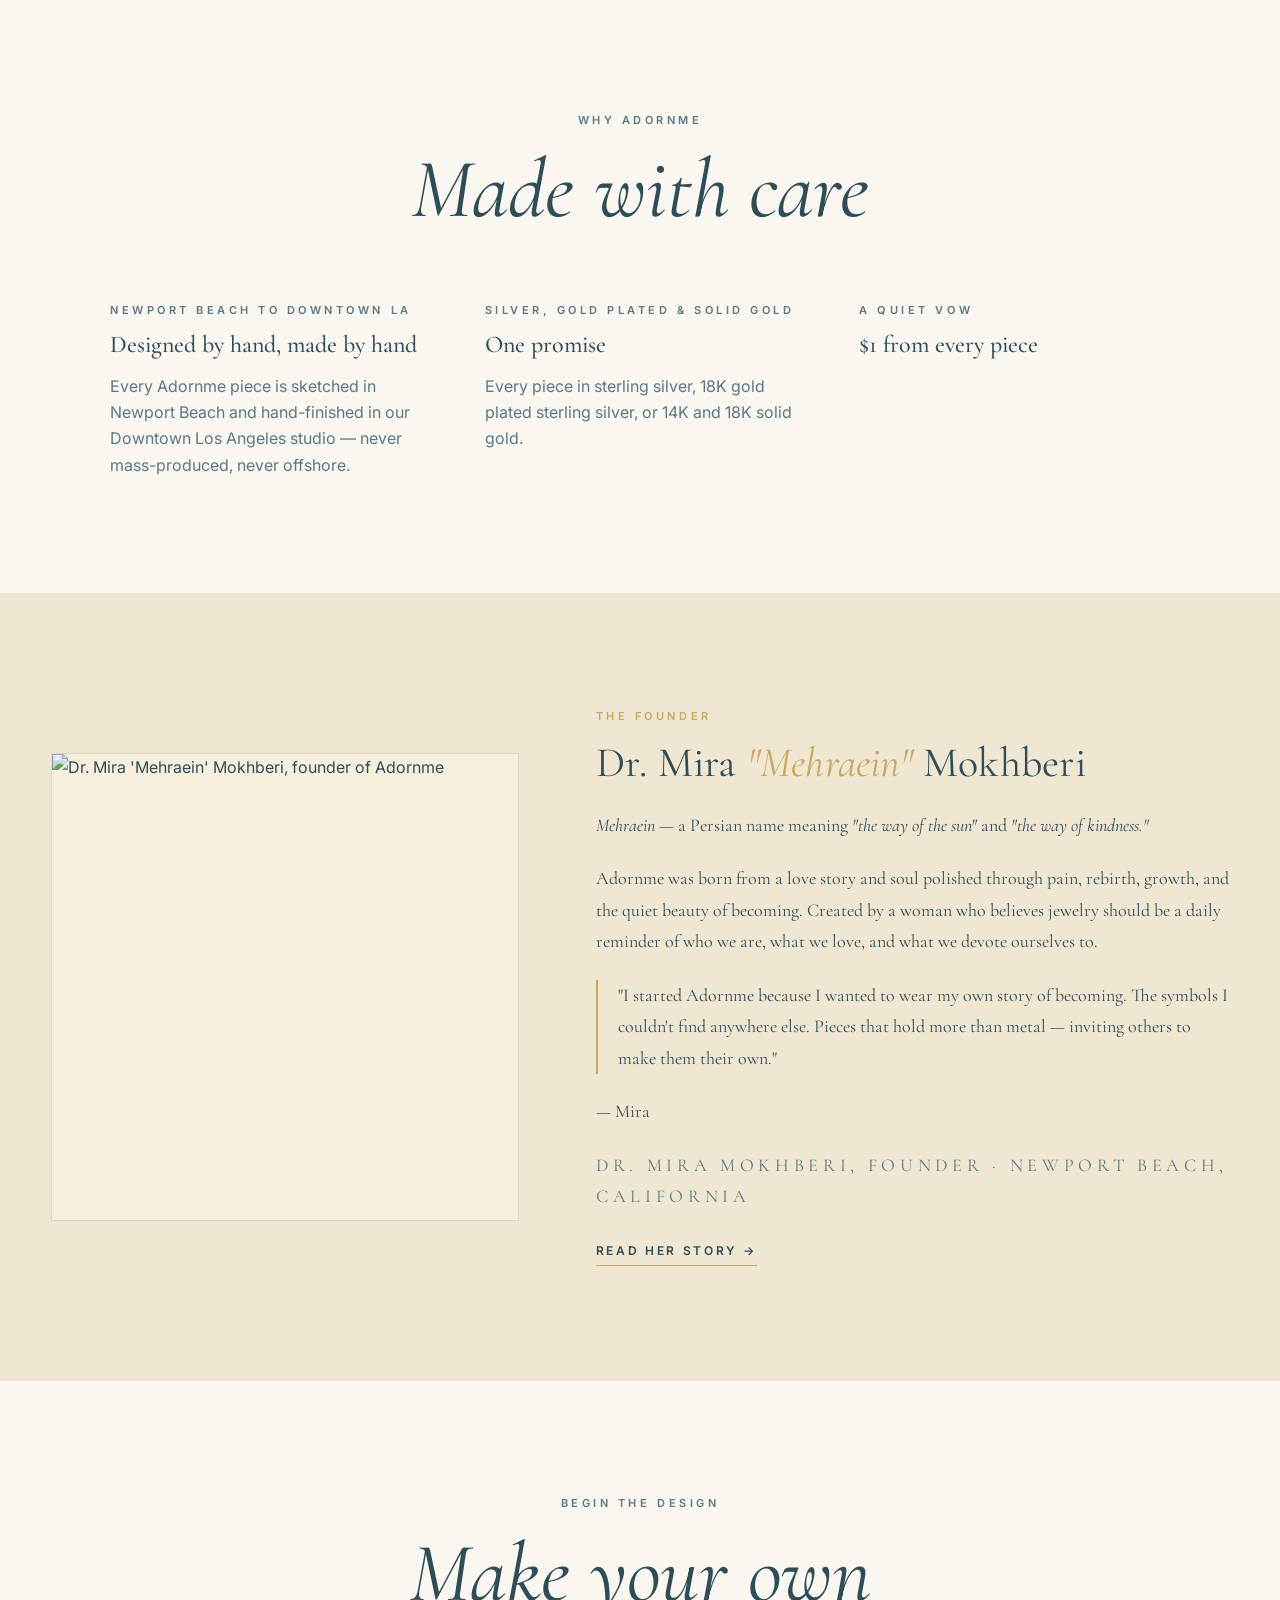
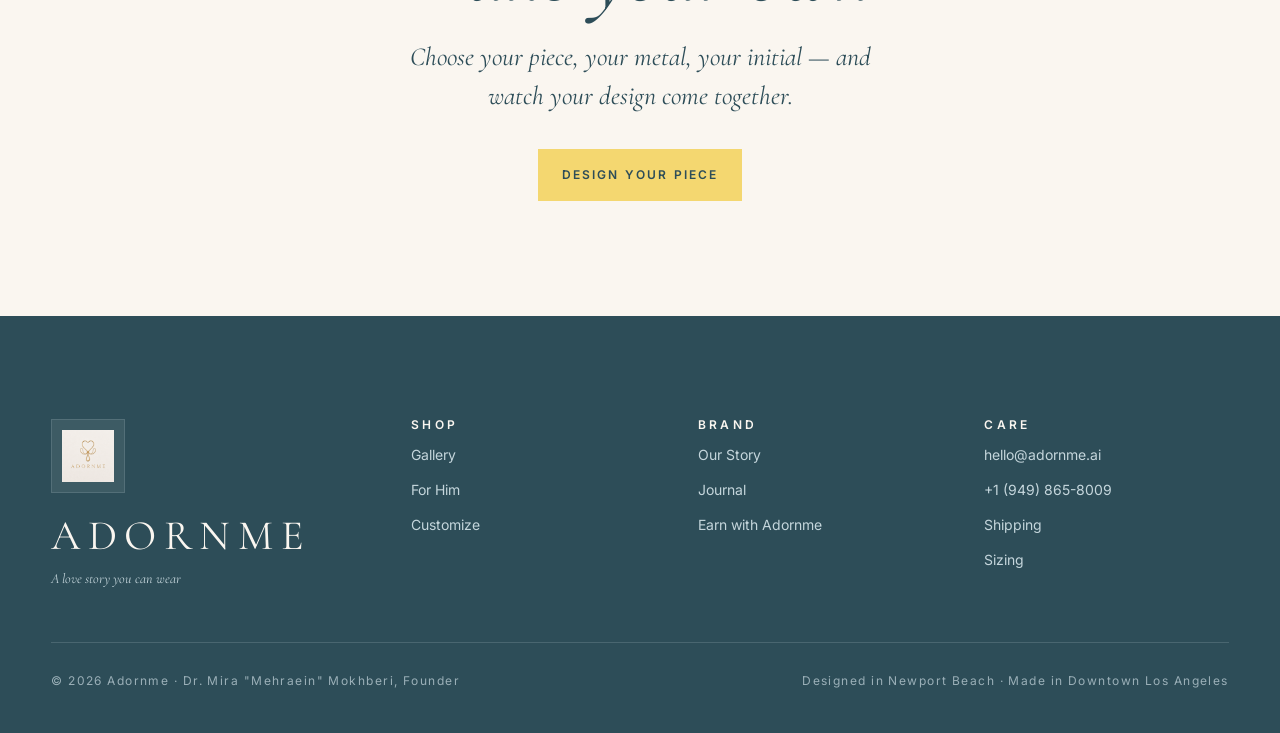
==== commit 70572b44: "Ambassadors live on Shopify Collabs; custom orders earn royalty - "Apply to be an Ambassador" now op" ====
--- a/index.html
+++ b/index.html
@@ -225,14 +225,14 @@
         <div class="eyebrow">For designers</div>
         <h3>Designer Royalty</h3>
         <p class="pct">Earn <strong>5%</strong> each time another client orders your design, up to $150 per order.</p>
-        <p class="copy">Create your piece on our Customize page and add it to the Adornme Gallery when you order. Selected designs join our Client Designs, with your name.</p>
+        <p class="copy">Create your piece on our Customize page, or ask us for a custom order, and add it to the Adornme Gallery. Selected designs join our Client Designs, with your name.</p>
         <div class="links"><a class="primary" href="customize.html">Design your piece</a><a class="secondary" href="earn.html#royalty">How it works</a></div>
       </article>
       <article class="earn-card">
         <div class="eyebrow">For sales reps &amp; creators</div>
         <h3>Adornme Ambassadors</h3>
         <p class="pct">Earn <strong>5%</strong> on every sale you bring, in every metal, up to $150 per order.</p>
-        <p class="copy">Get your own Adornme link and code, share the pieces you love, and earn on every order that comes through you, tracked automatically.</p>
+        <p class="copy">Get your own Adornme code, which gives your clients $30 off orders of $250 or more, share the pieces you love, and earn on every order that comes through you, tracked automatically.</p>
         <div class="links"><a class="primary" href="earn.html#ambassador">Become an Ambassador</a></div>
       </article>
     </div>
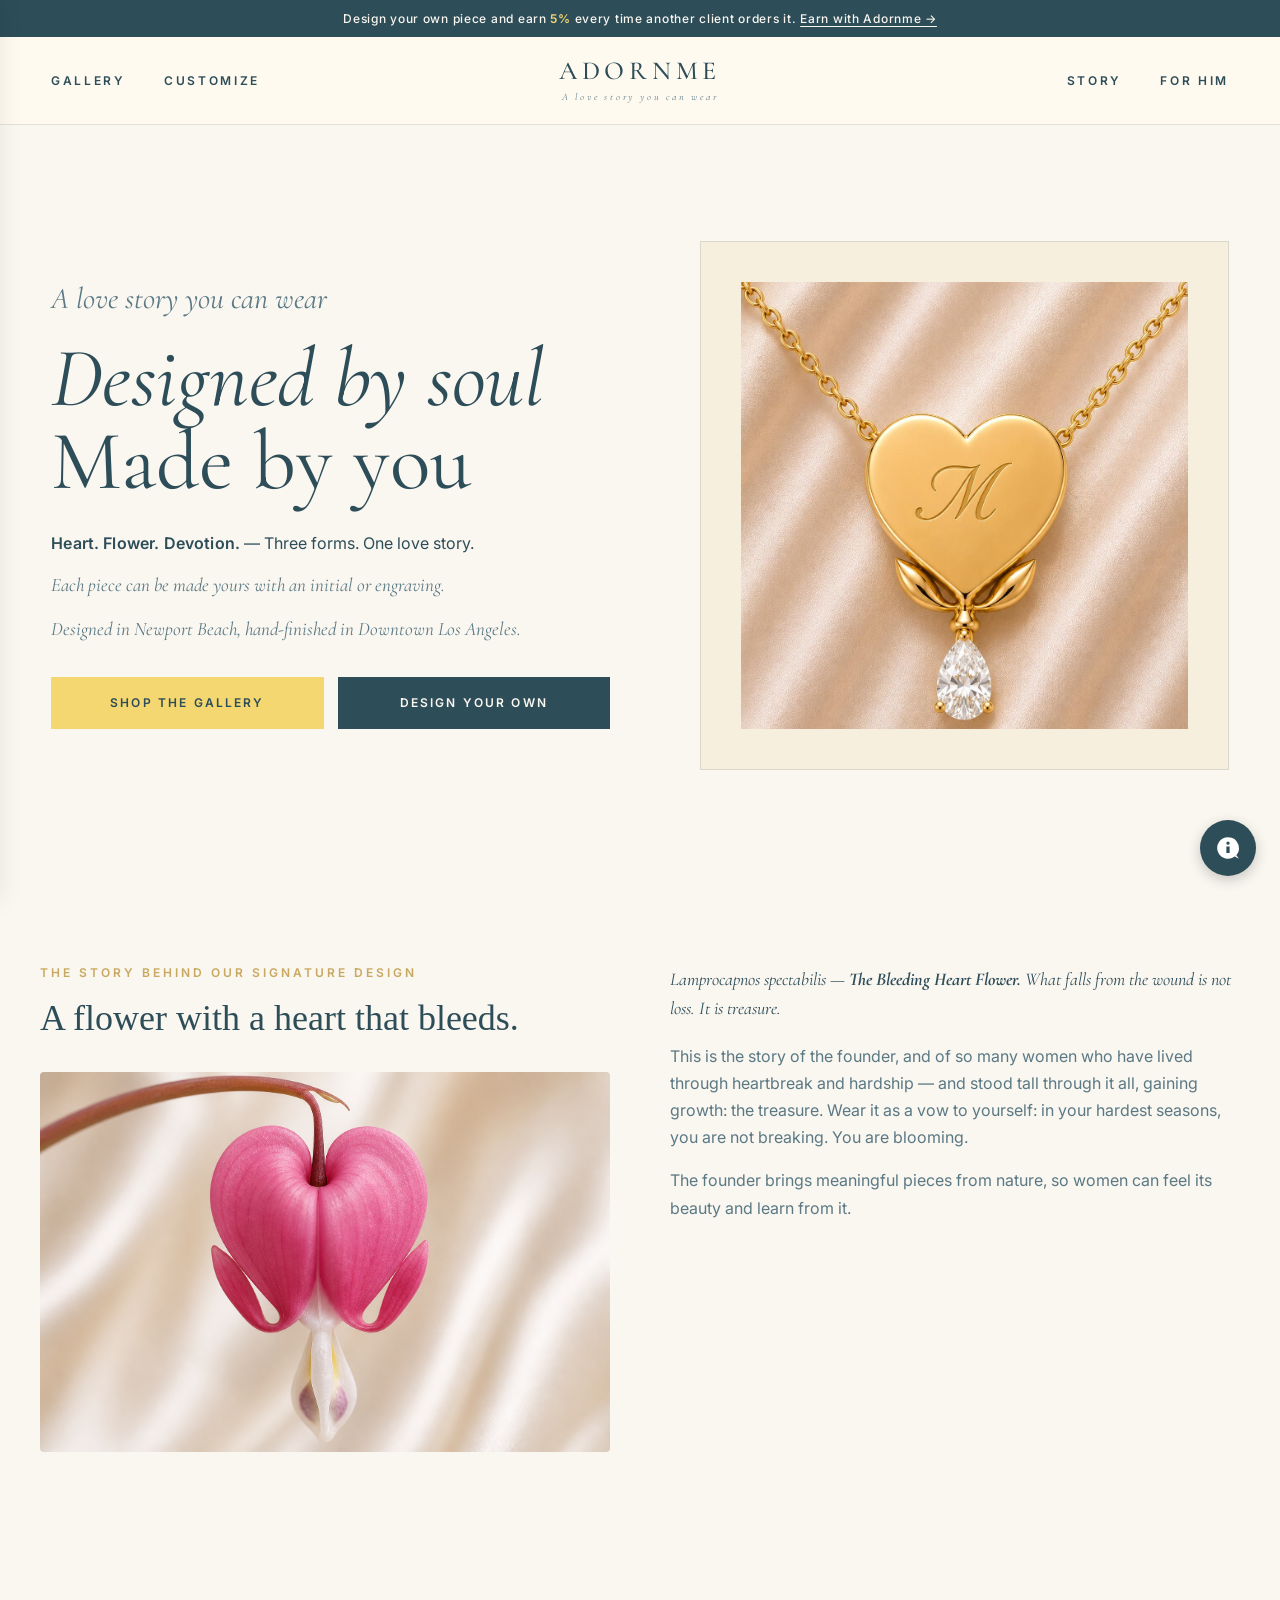
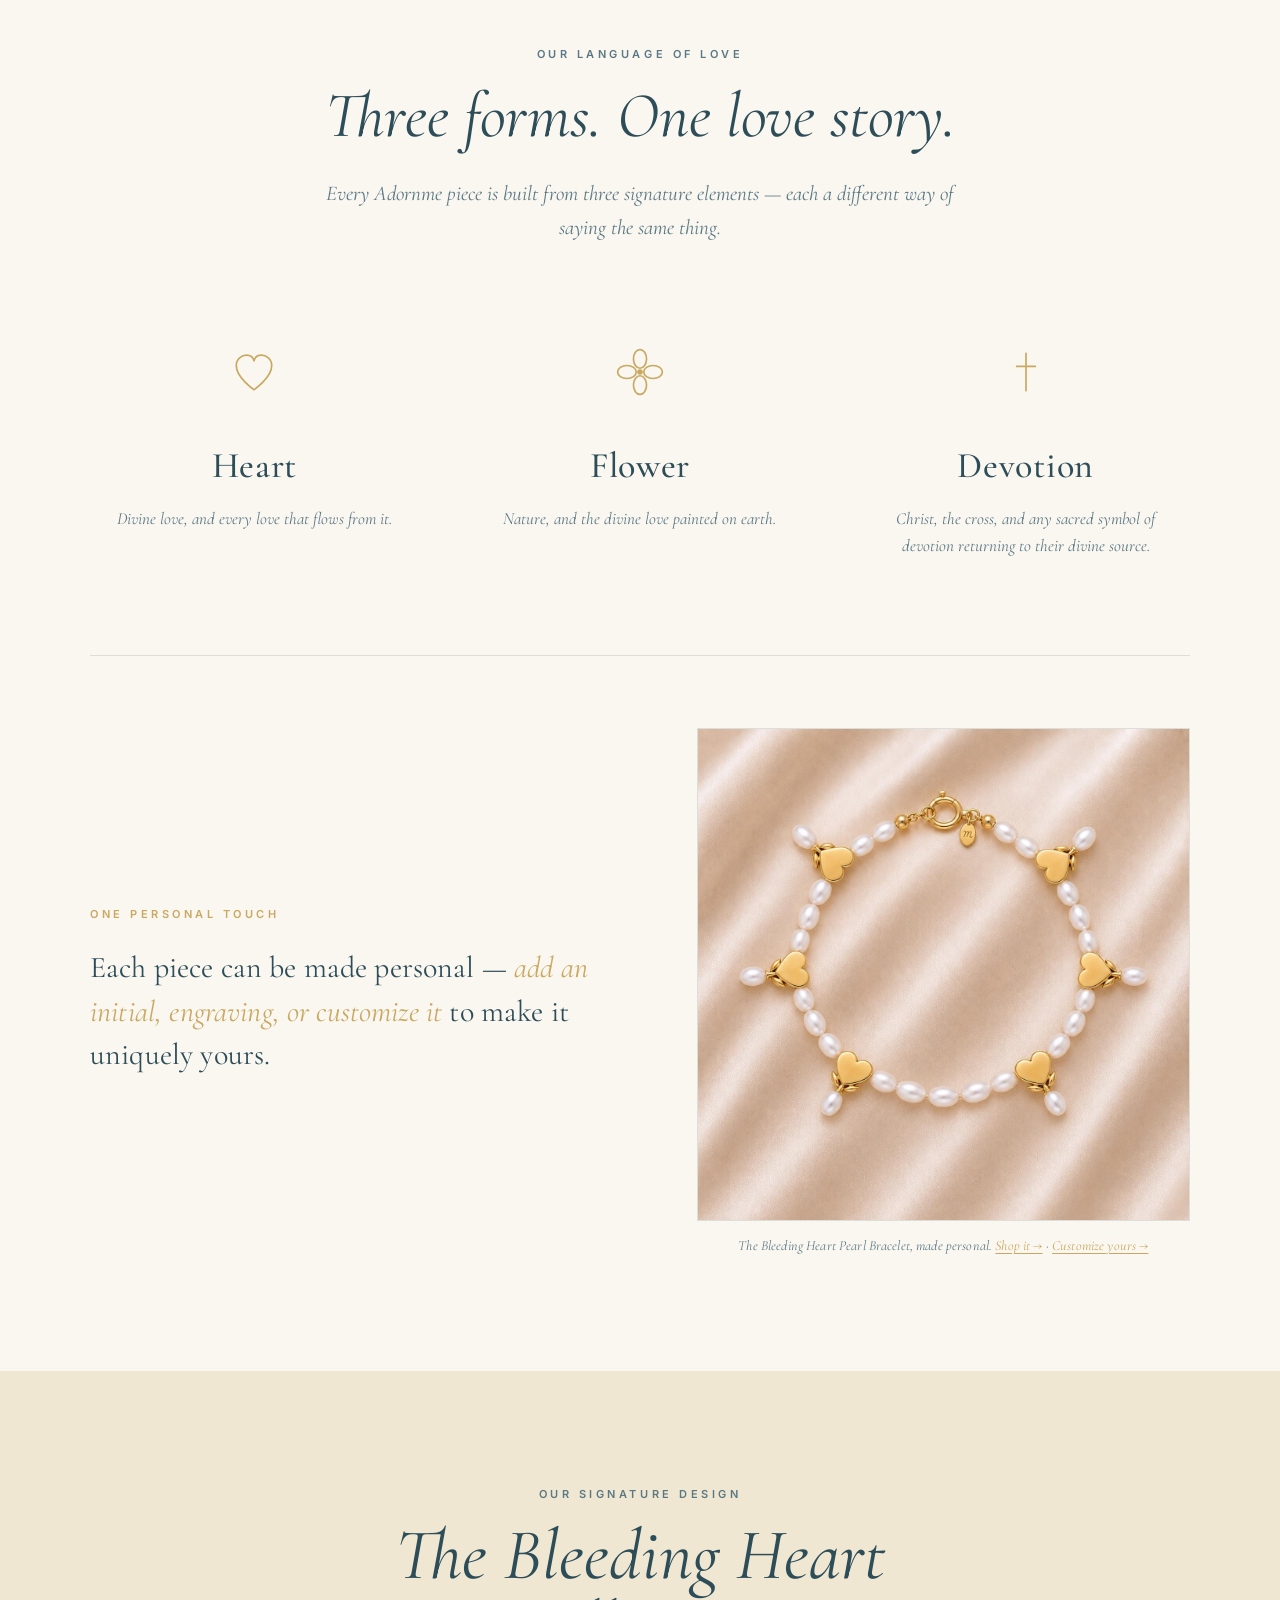
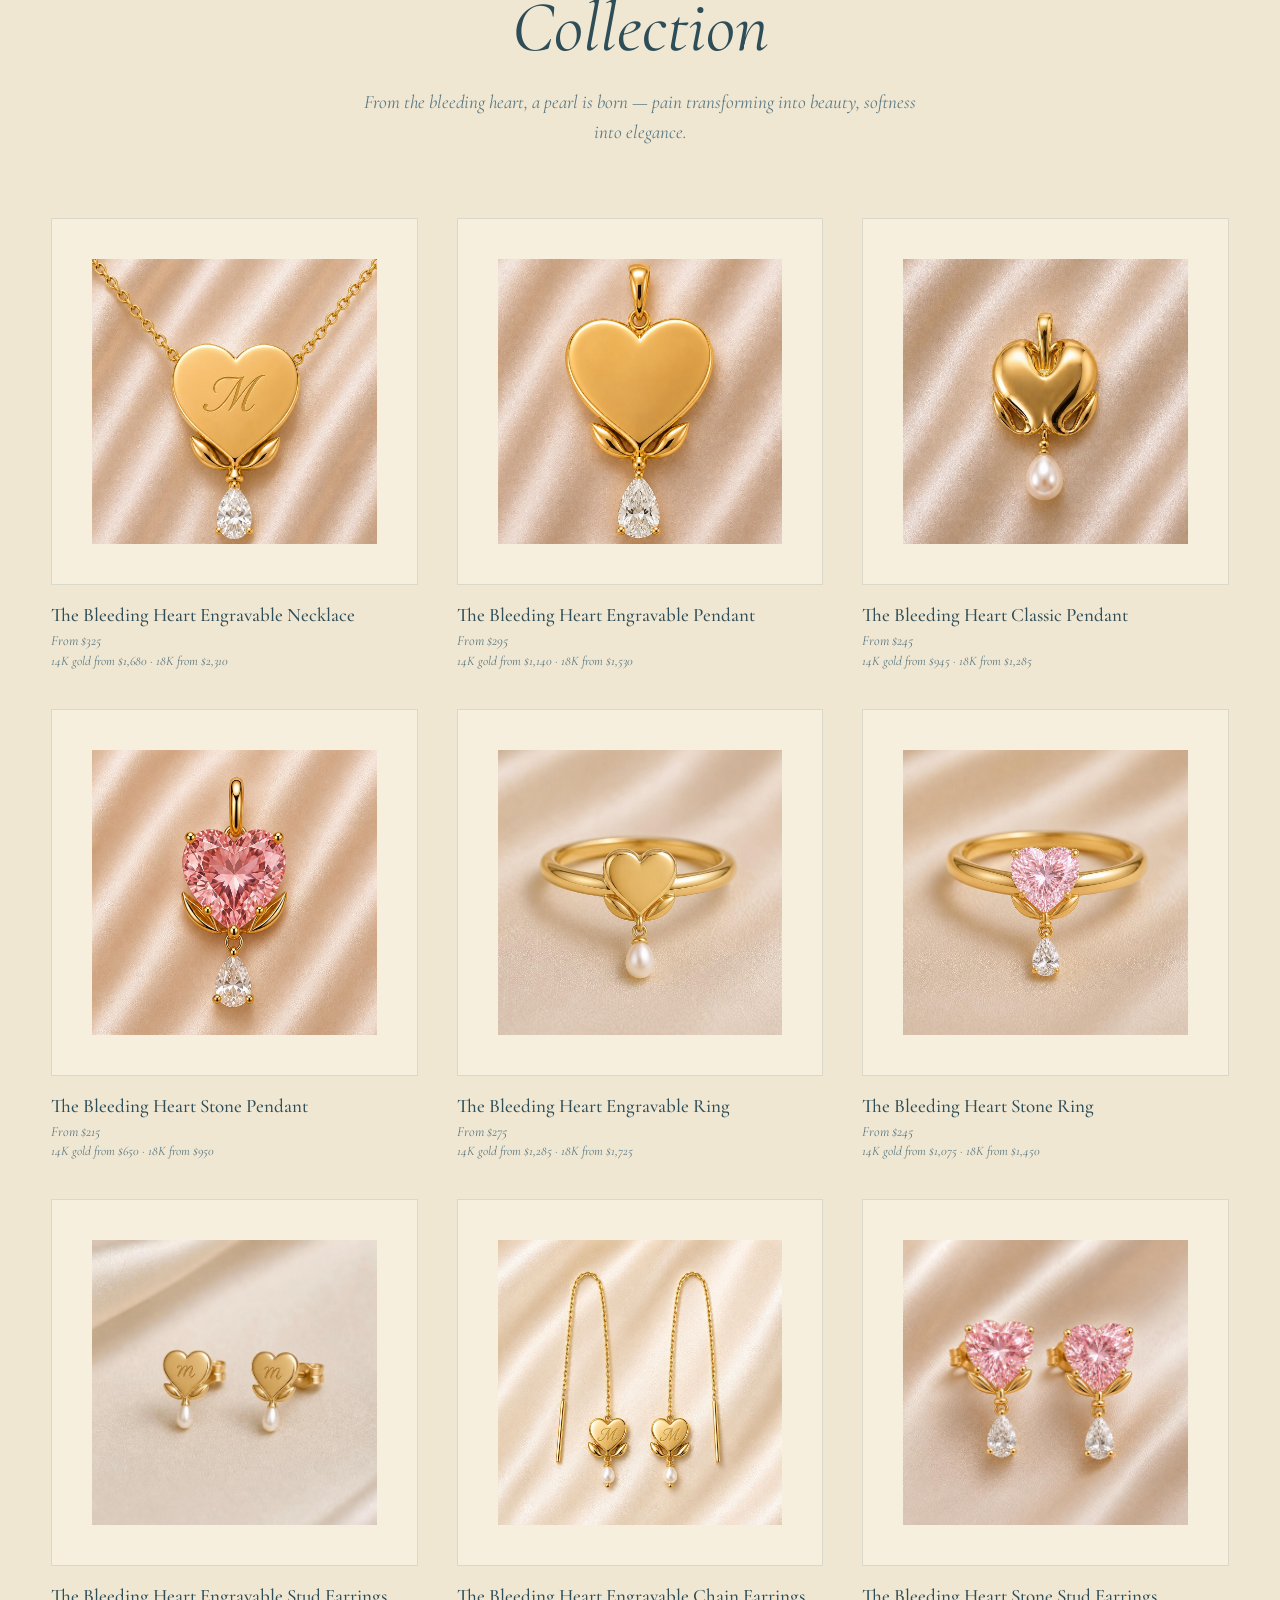
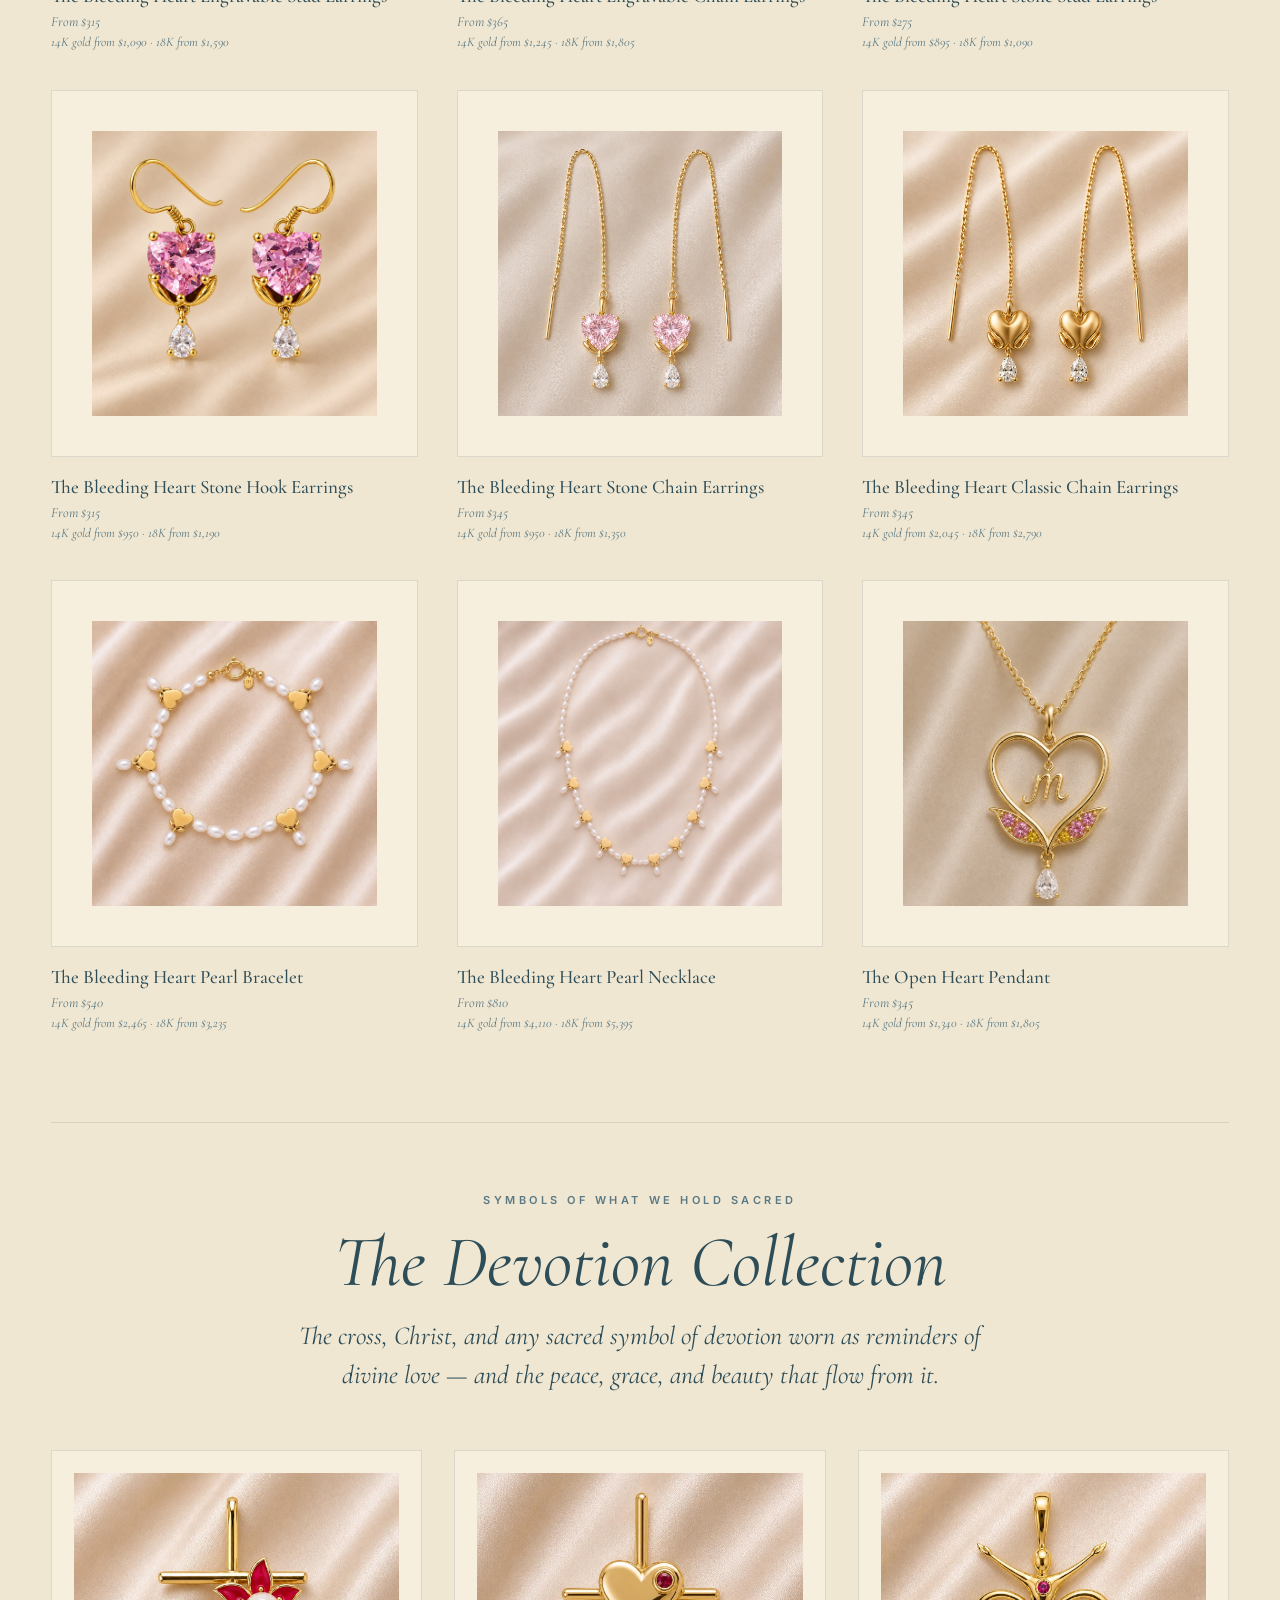
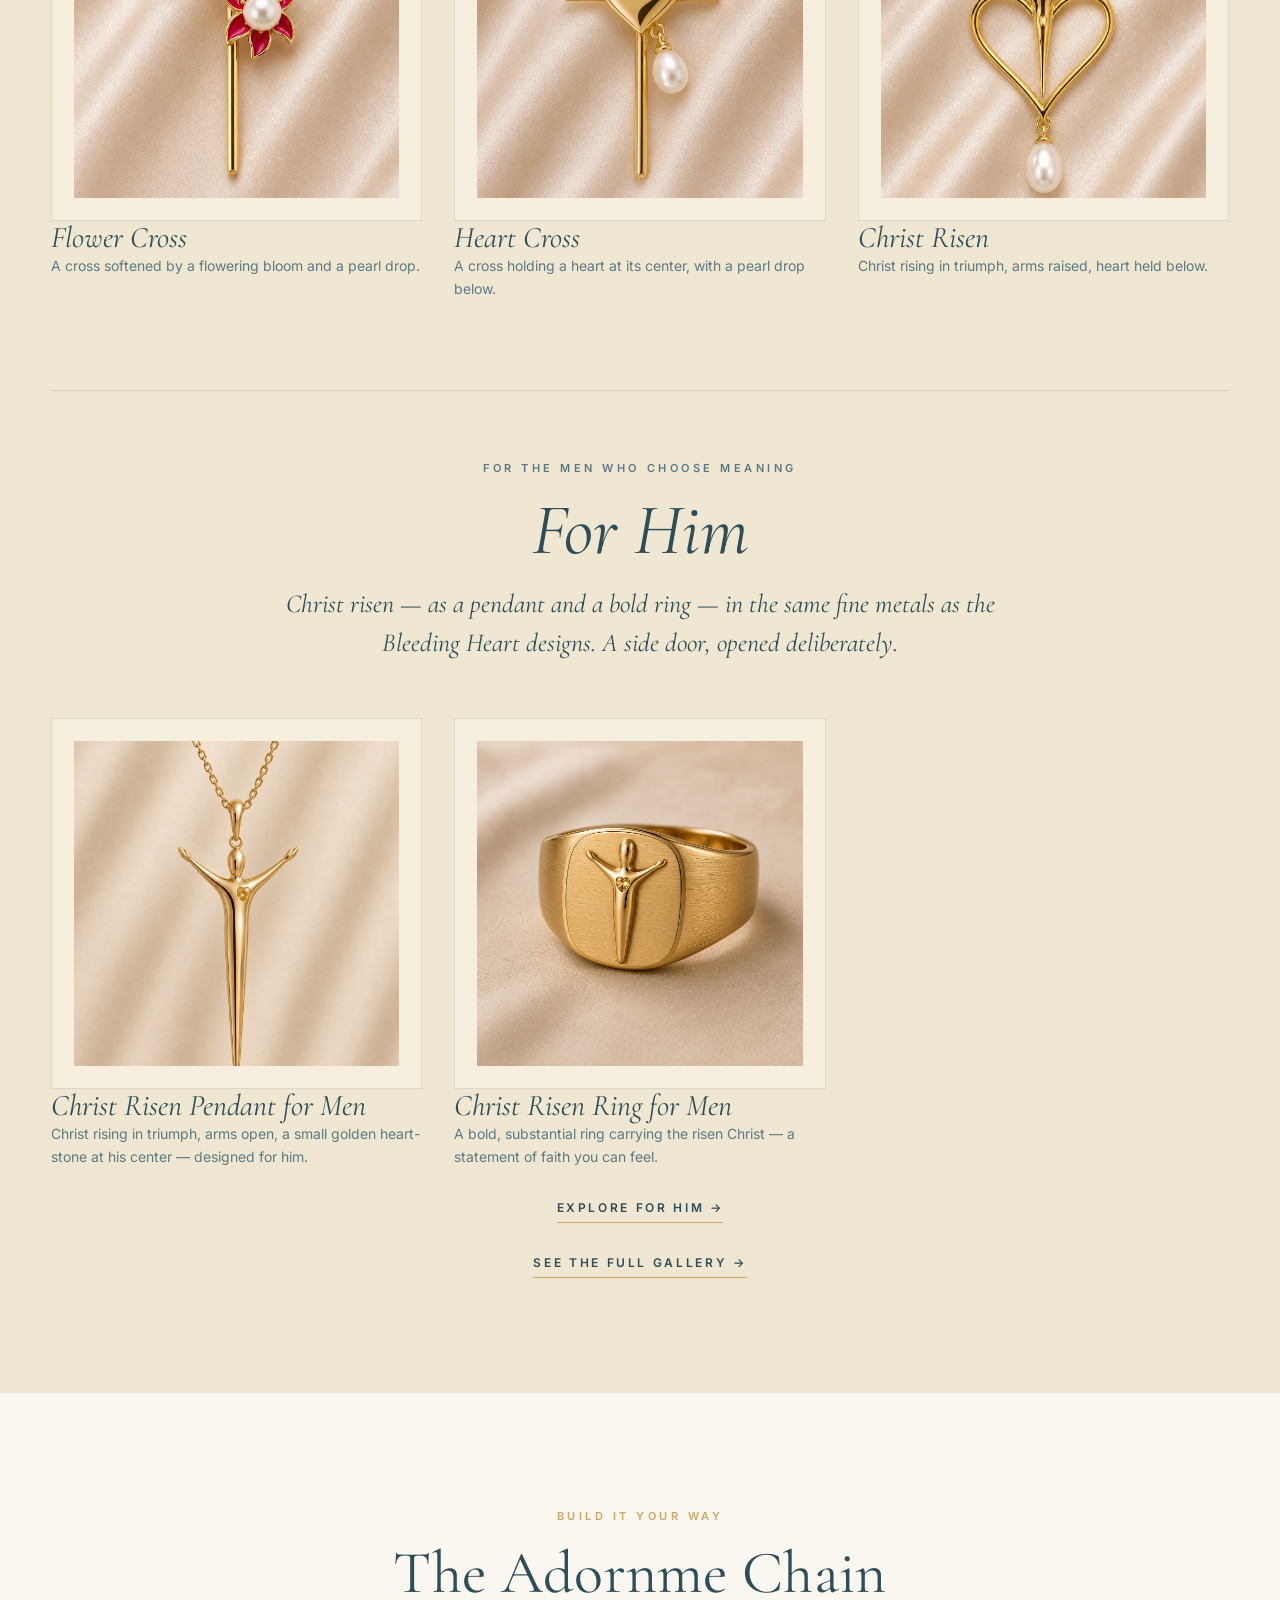
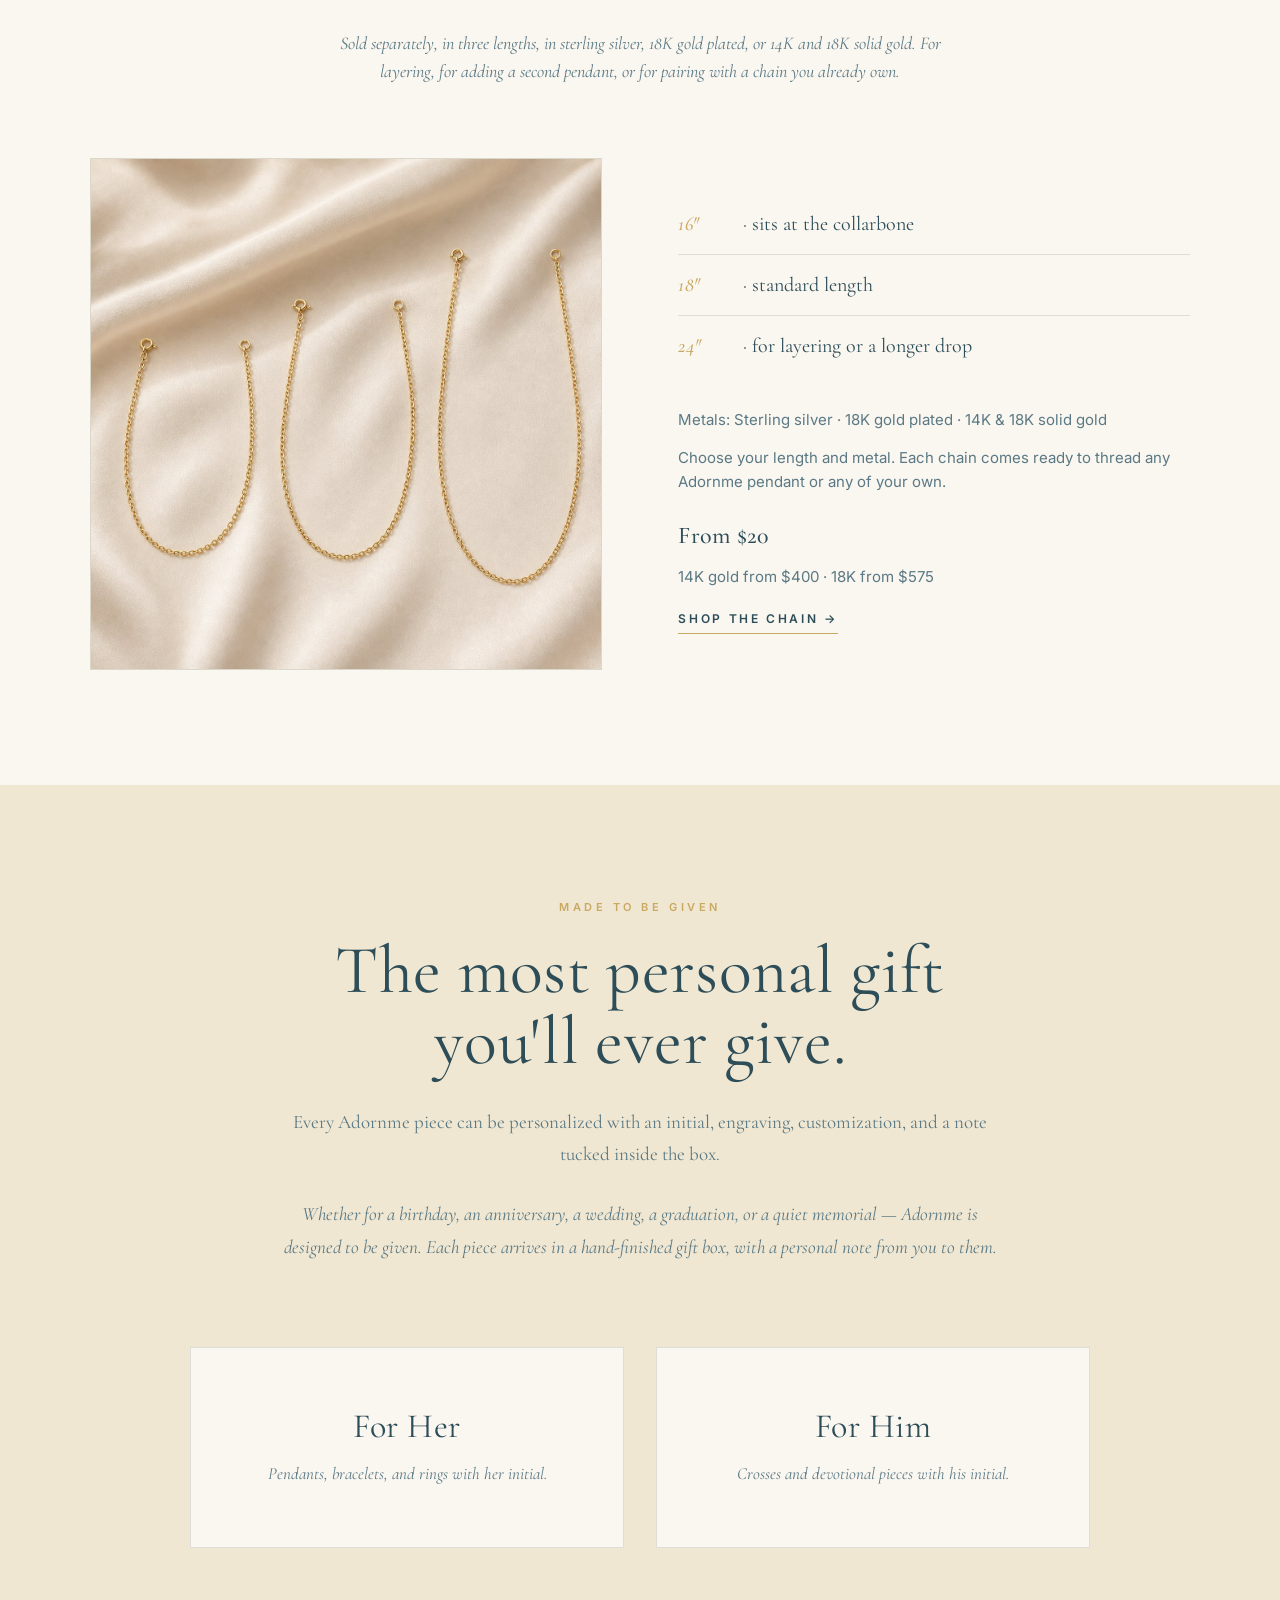
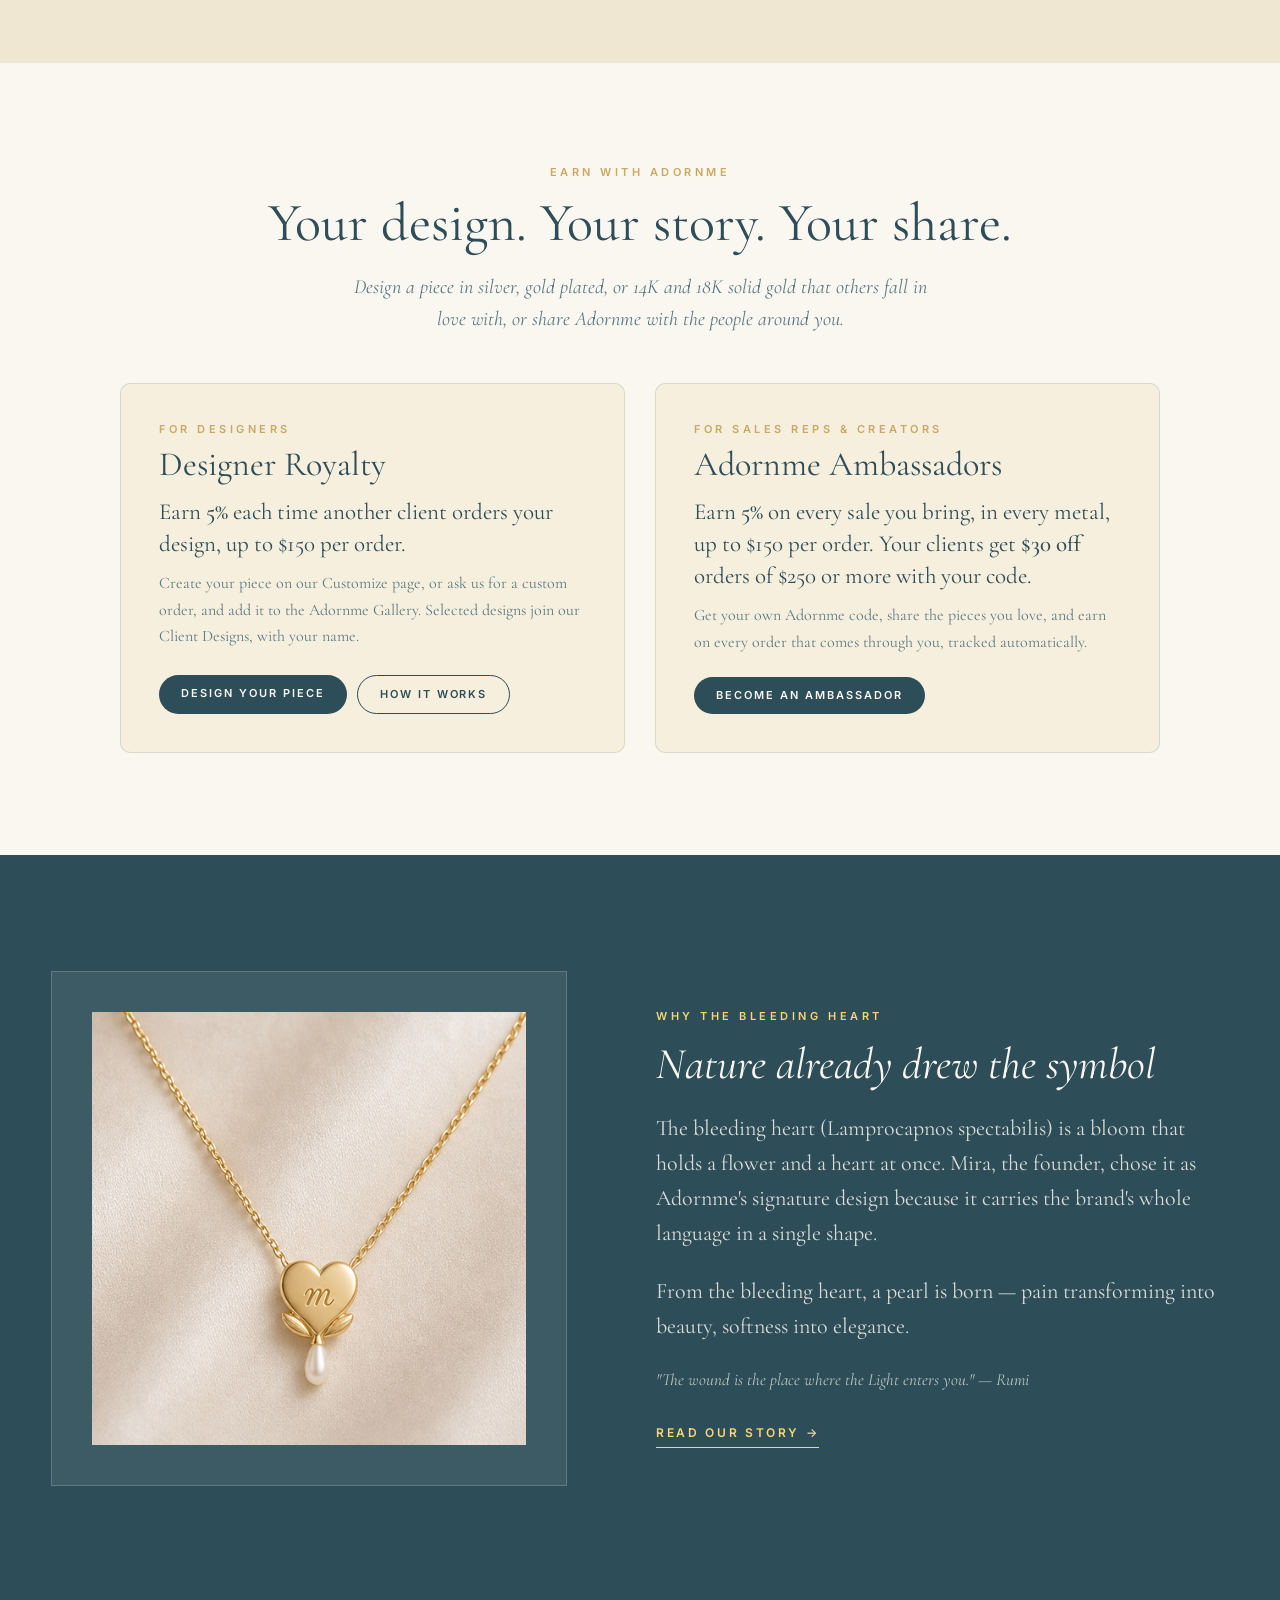
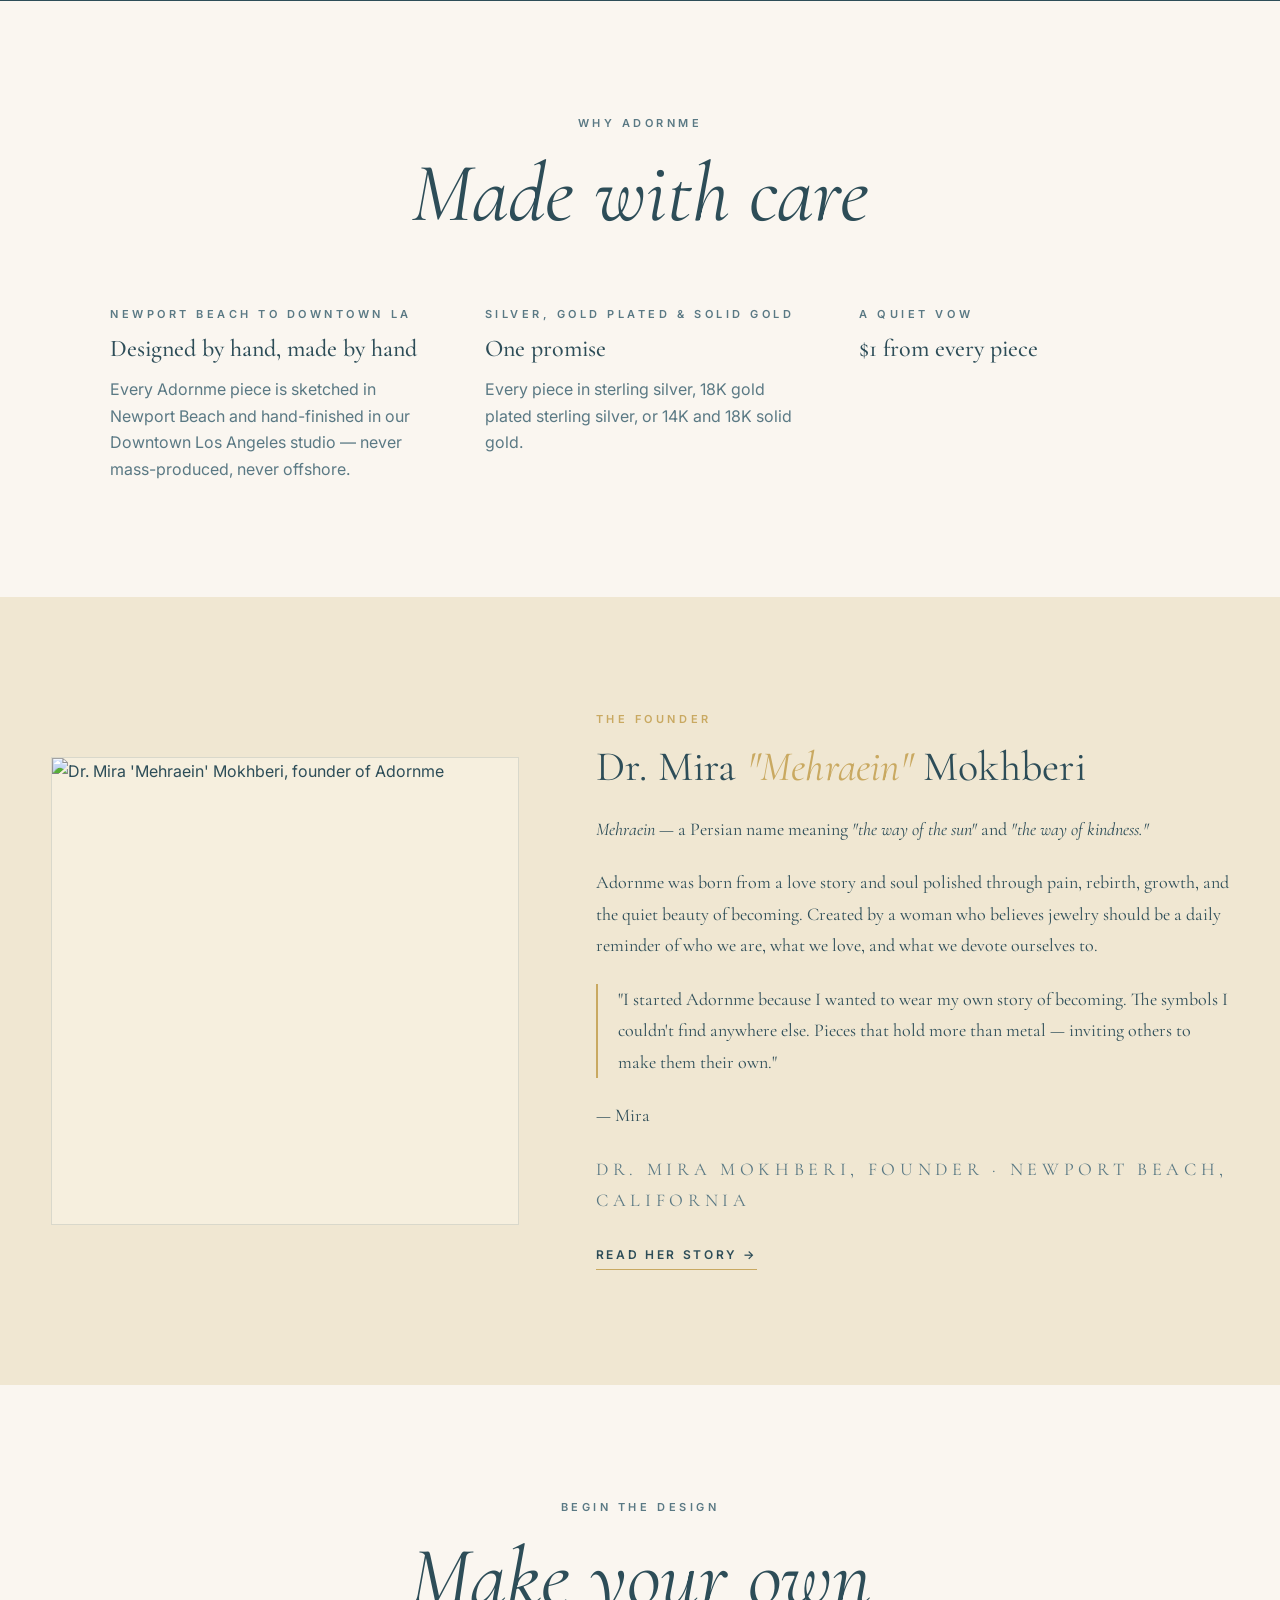
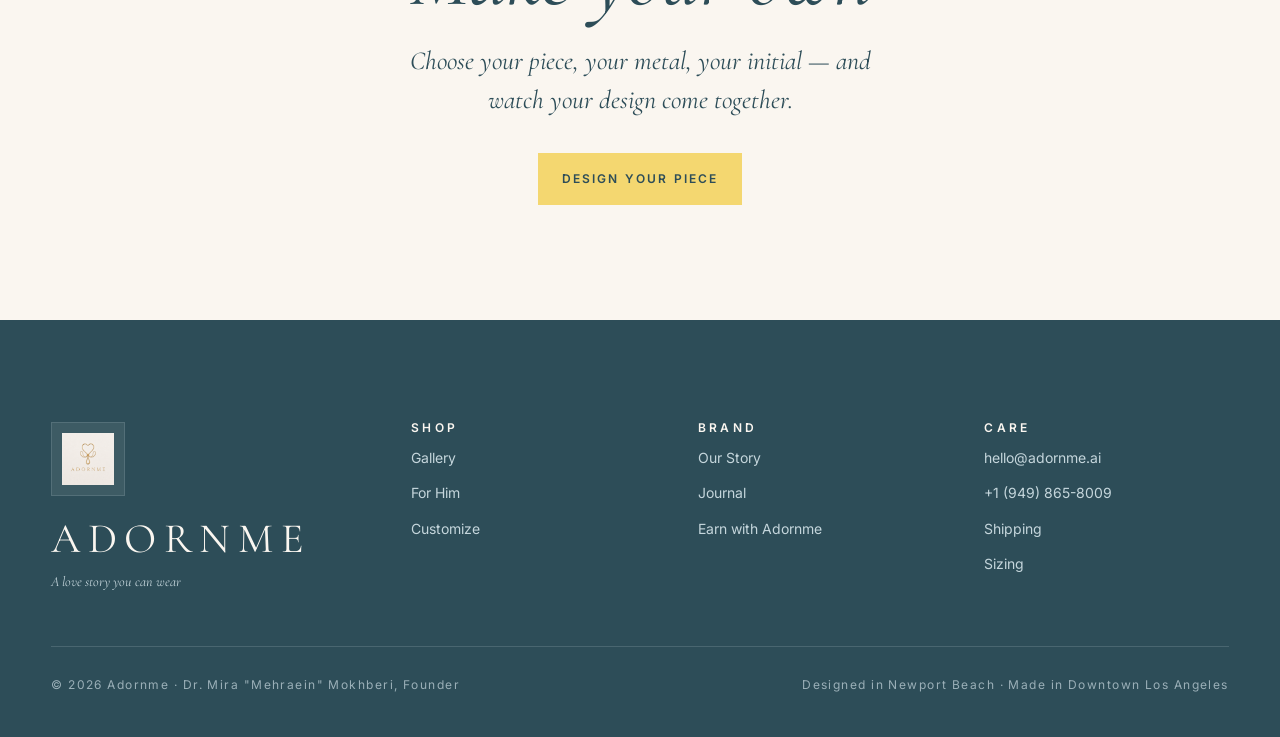
==== commit 6497b853: "Show the ambassador customer offer up front "Your clients and followers get $30 off any order of $25" ====
--- a/index.html
+++ b/index.html
@@ -231,8 +231,8 @@
       <article class="earn-card">
         <div class="eyebrow">For sales reps &amp; creators</div>
         <h3>Adornme Ambassadors</h3>
-        <p class="pct">Earn <strong>5%</strong> on every sale you bring, in every metal, up to $150 per order.</p>
-        <p class="copy">Get your own Adornme code, which gives your clients $30 off orders of $250 or more, share the pieces you love, and earn on every order that comes through you, tracked automatically.</p>
+        <p class="pct">Earn <strong>5%</strong> on every sale you bring, in every metal, up to $150 per order. Your clients get <strong>$30 off</strong> orders of $250 or more with your code.</p>
+        <p class="copy">Get your own Adornme code, share the pieces you love, and earn on every order that comes through you, tracked automatically.</p>
         <div class="links"><a class="primary" href="earn.html#ambassador">Become an Ambassador</a></div>
       </article>
     </div>
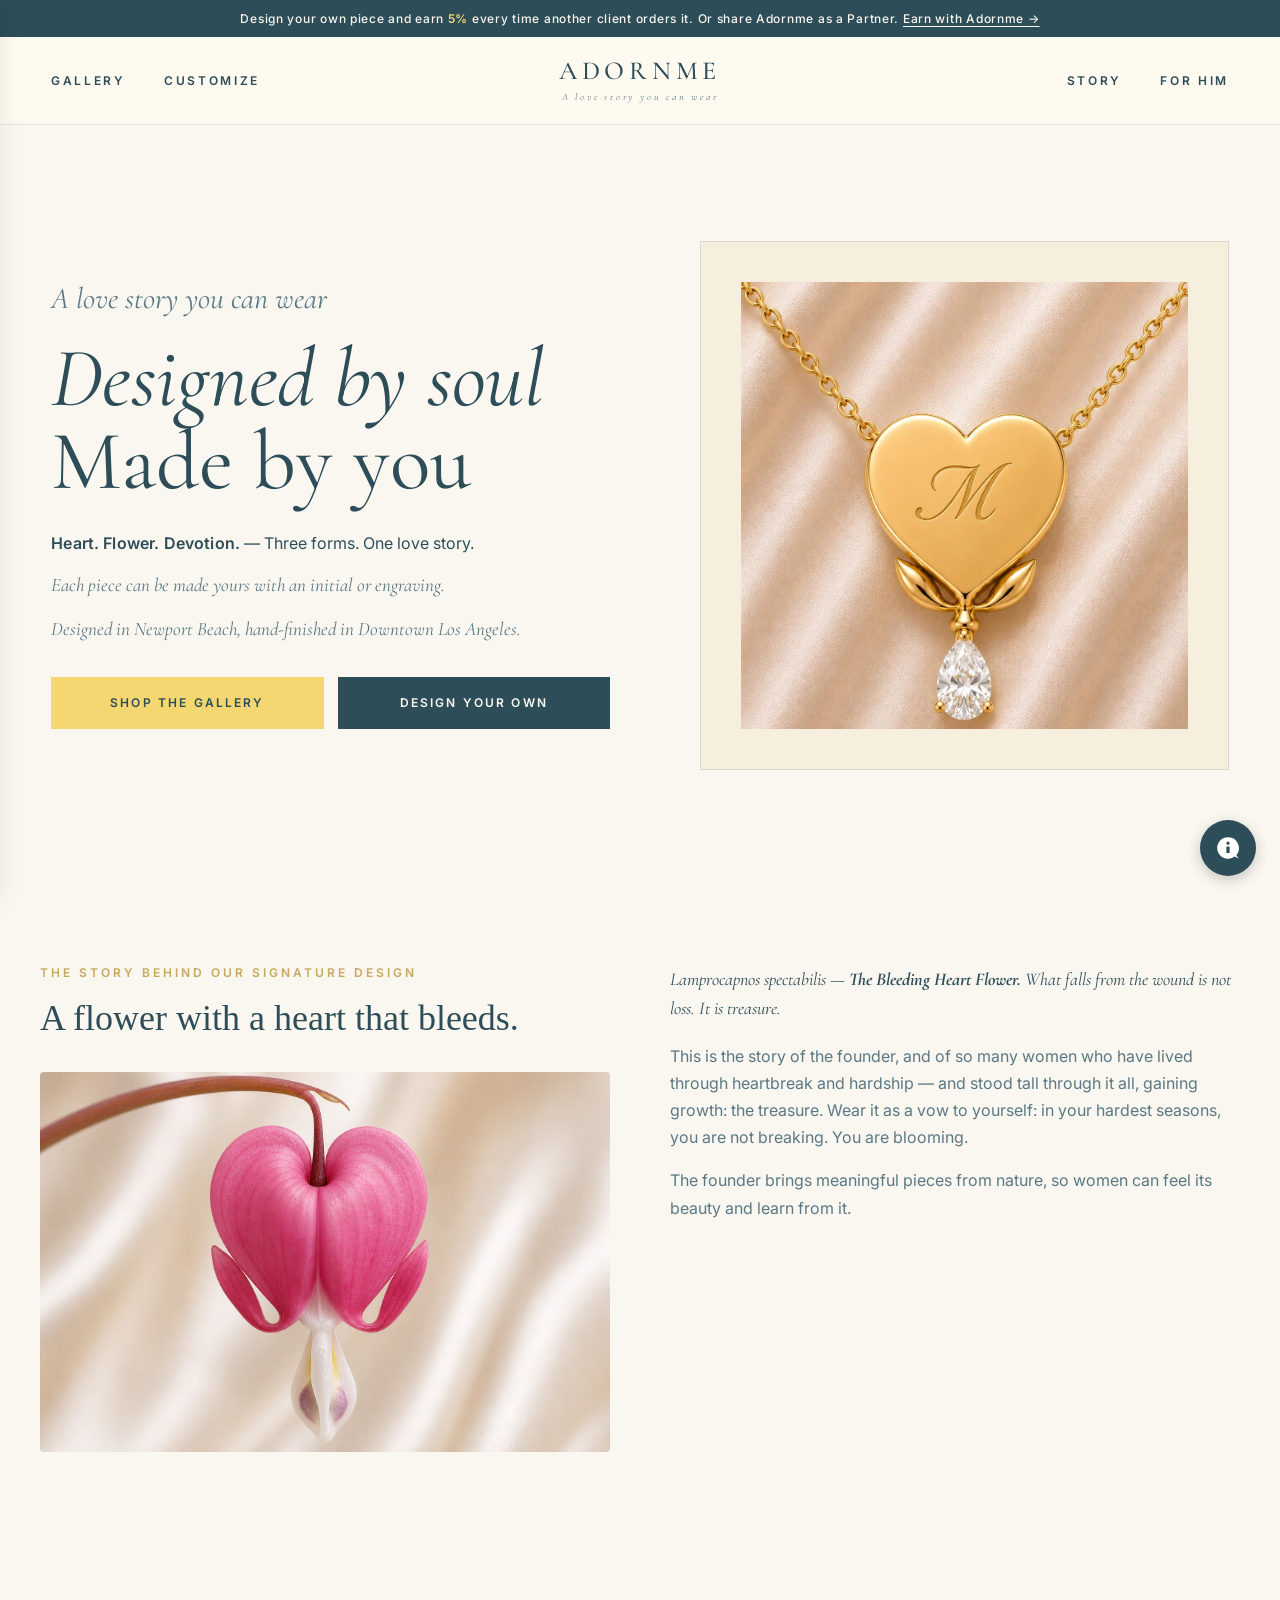
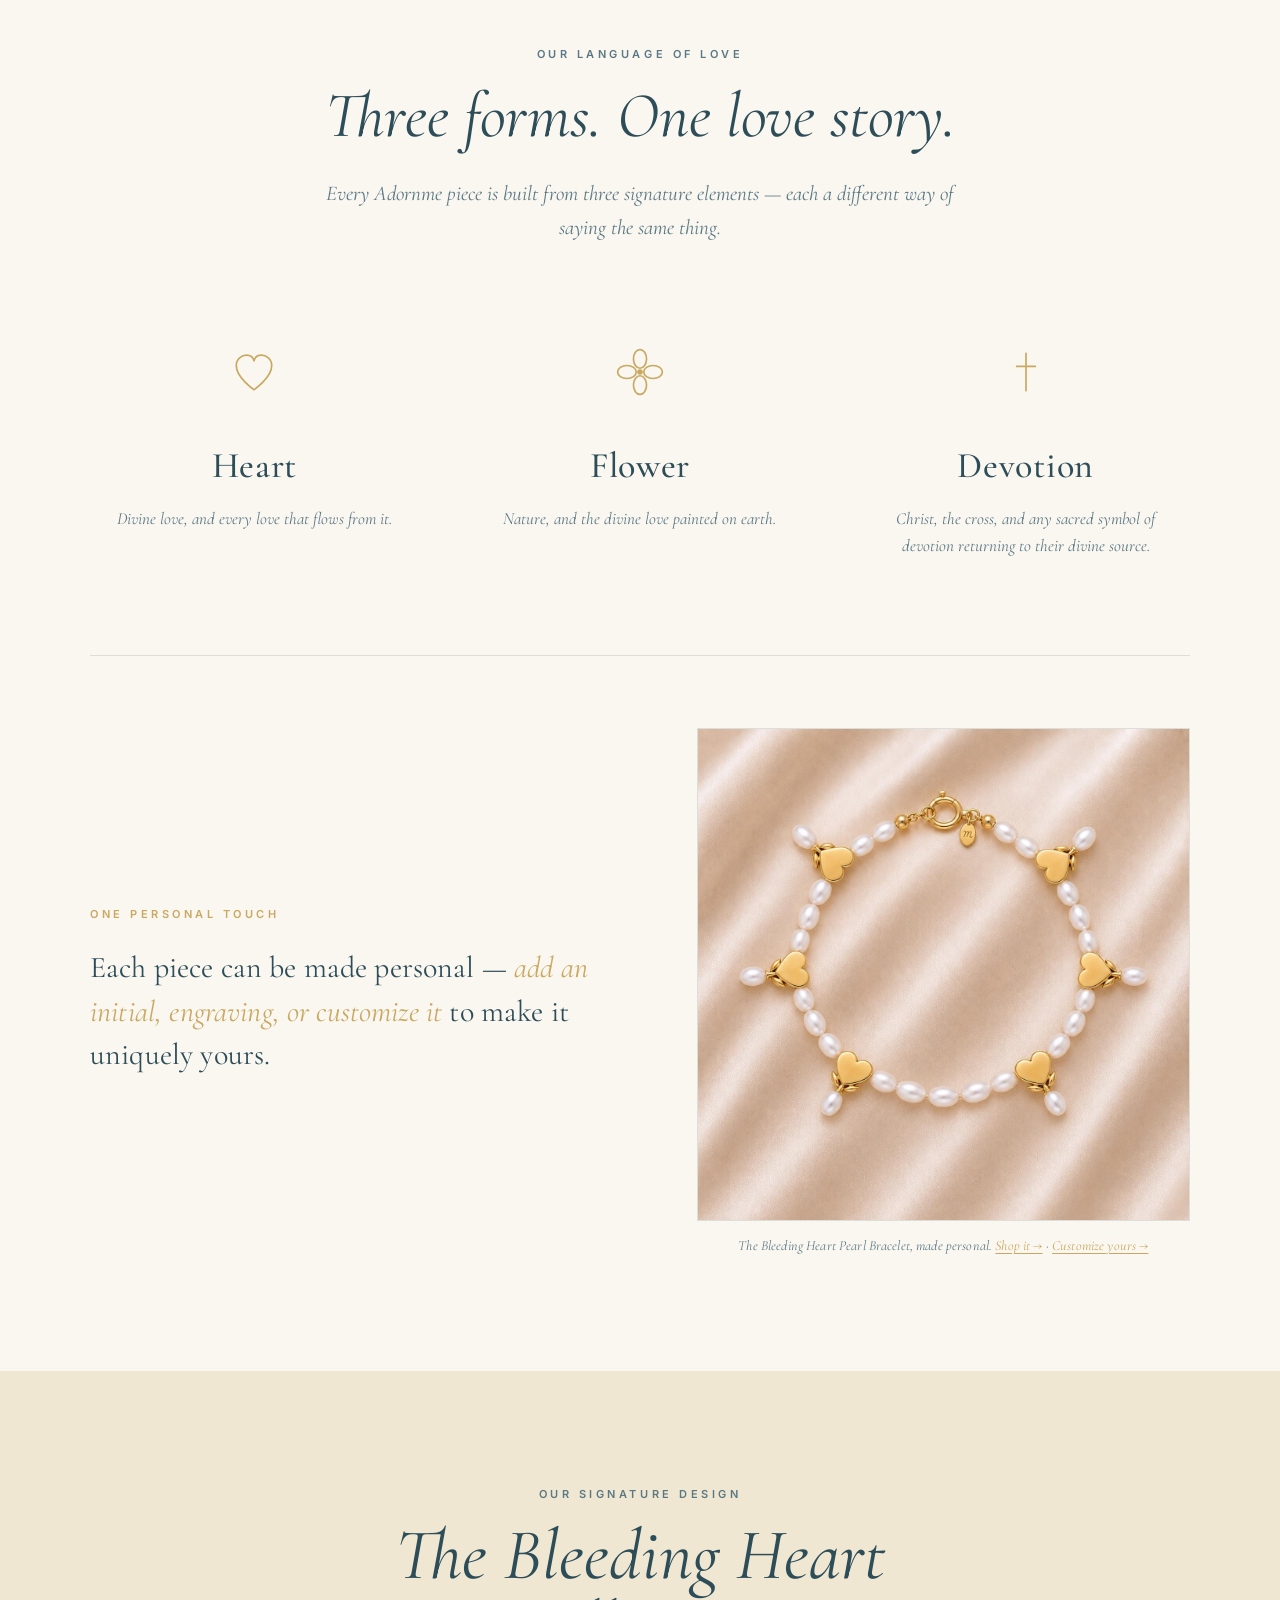
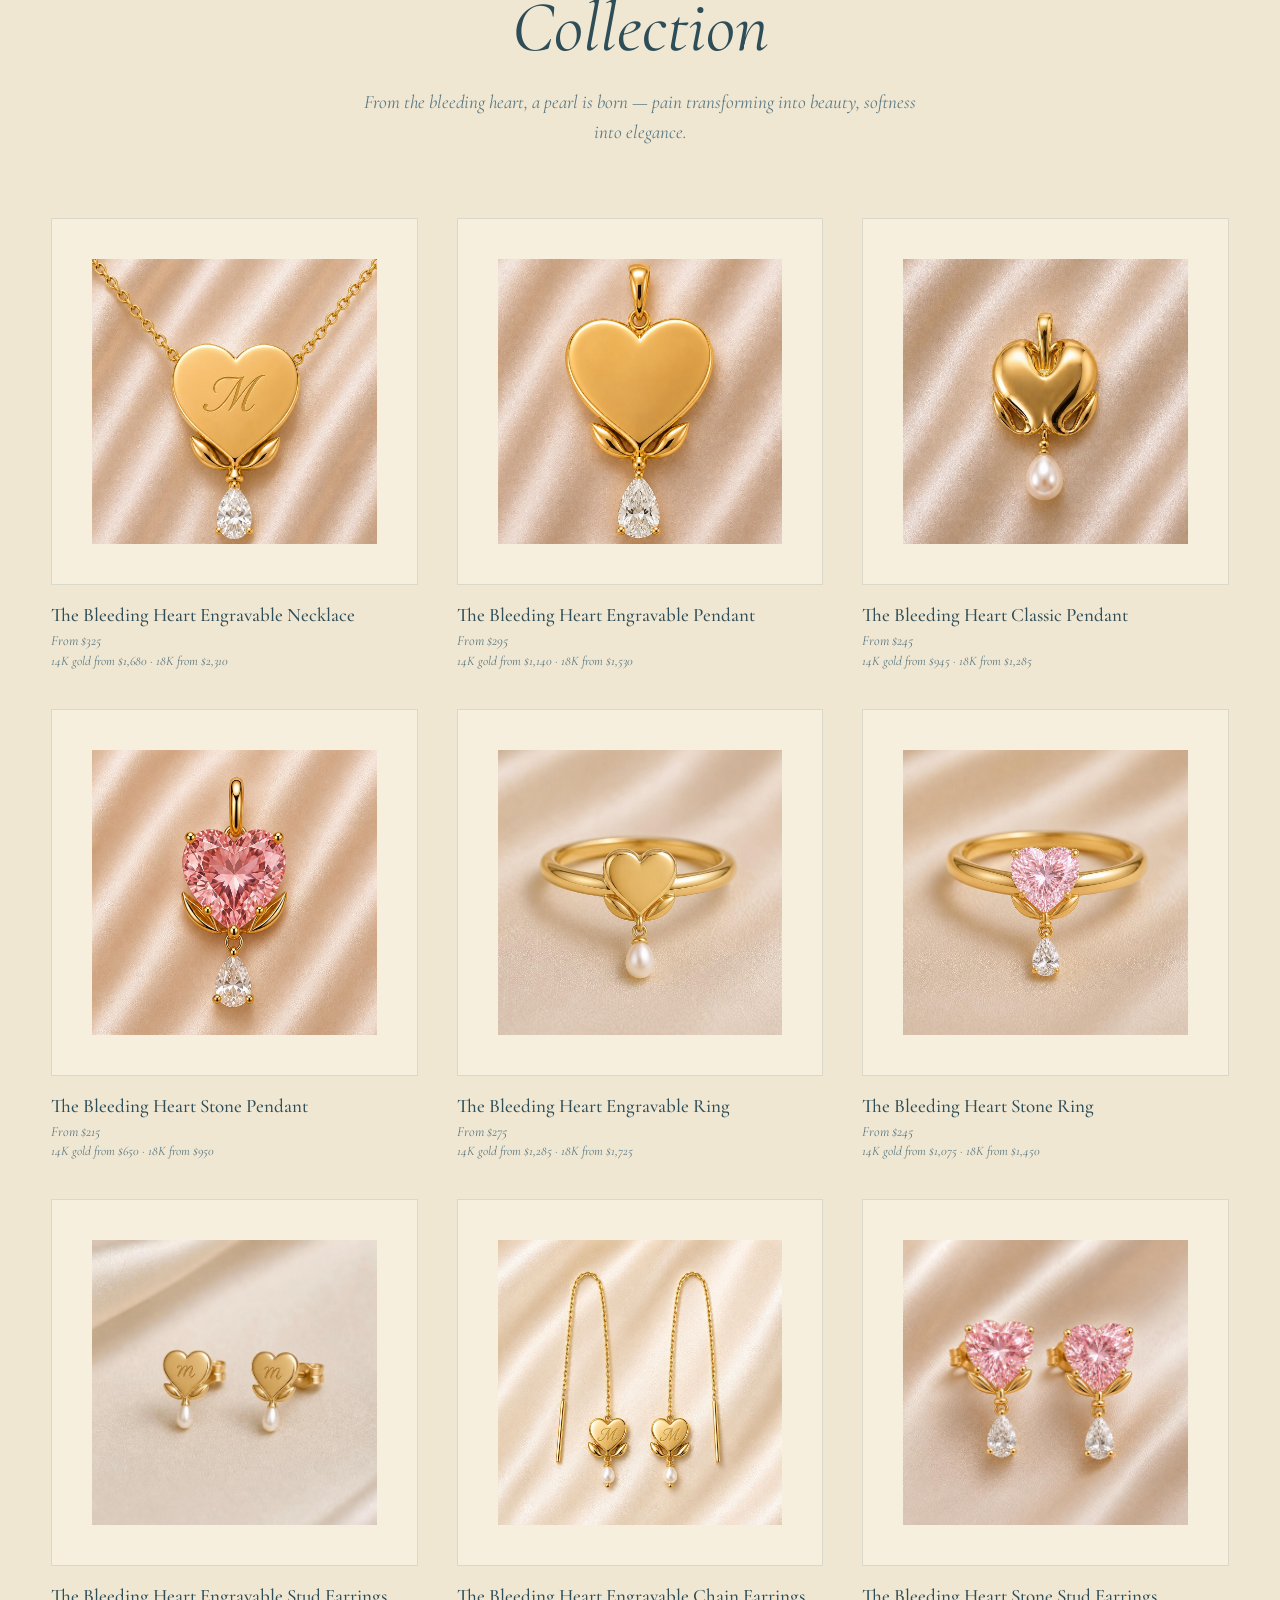
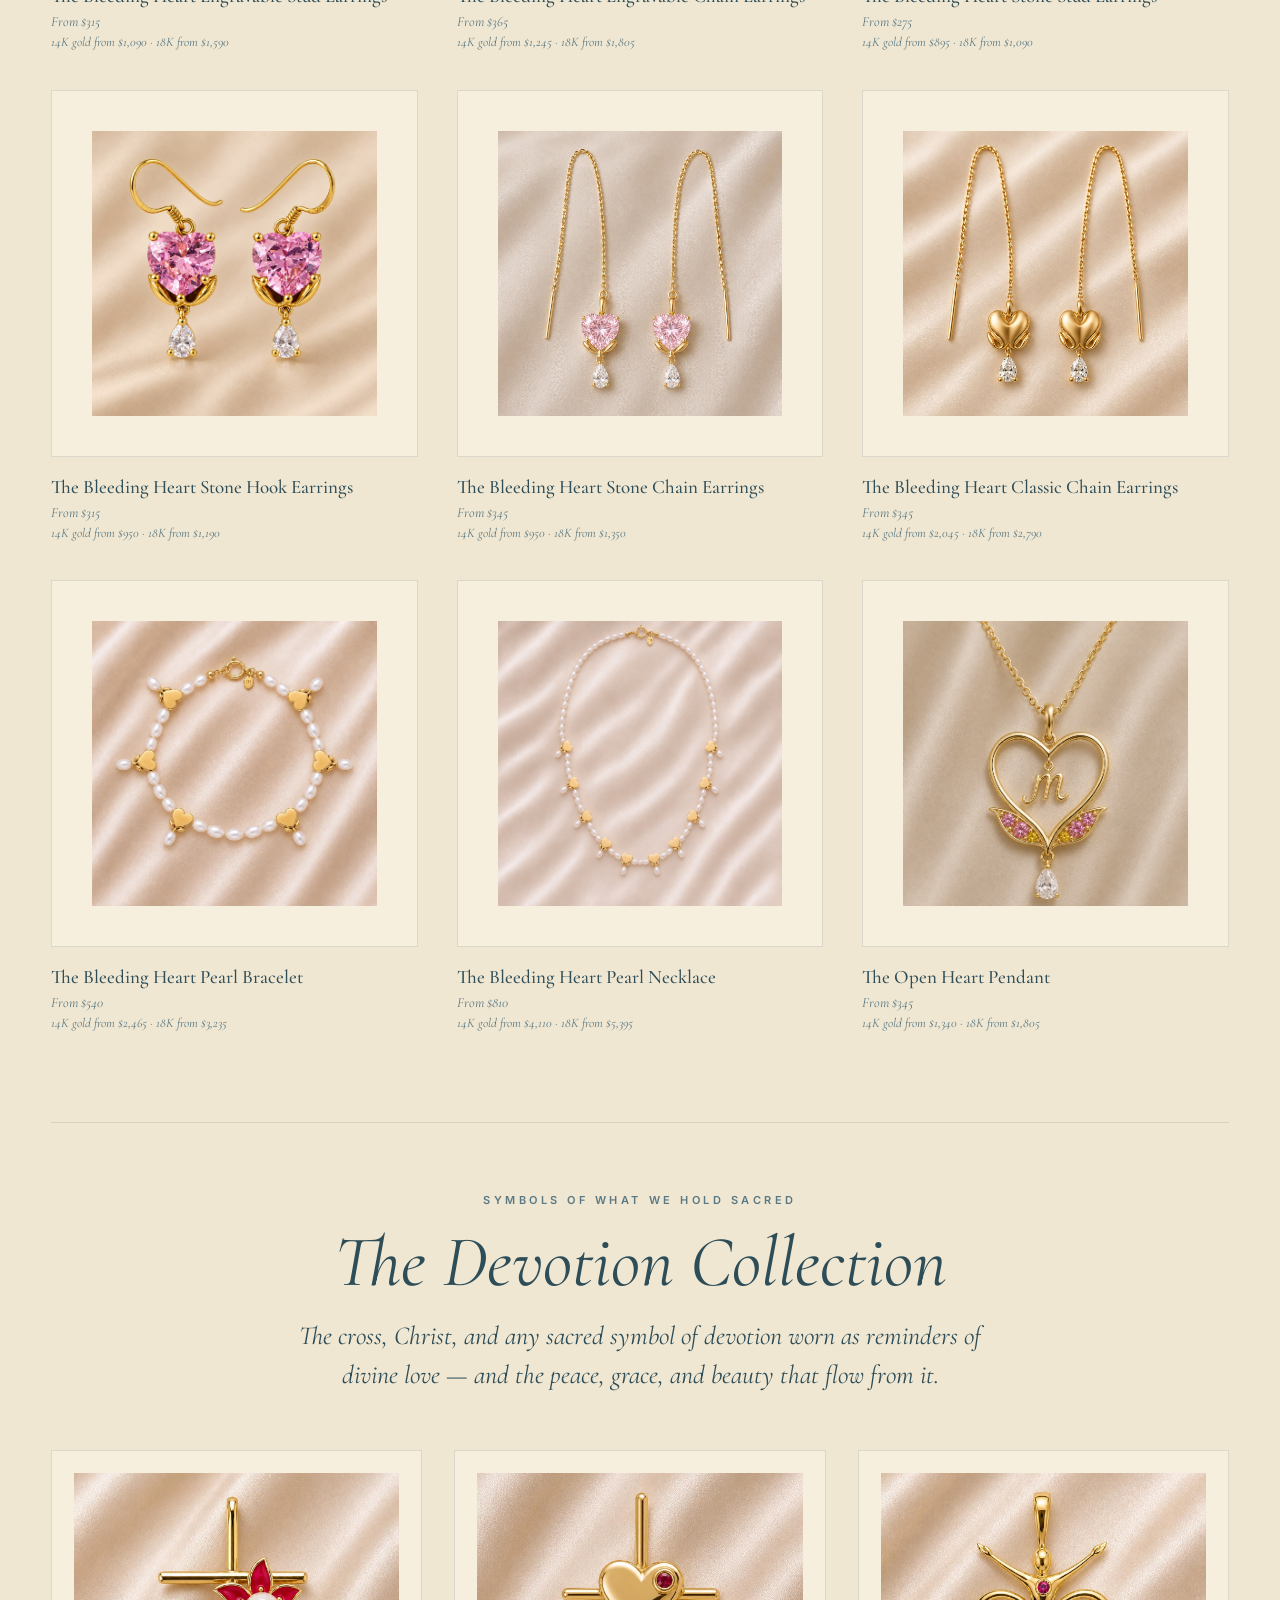
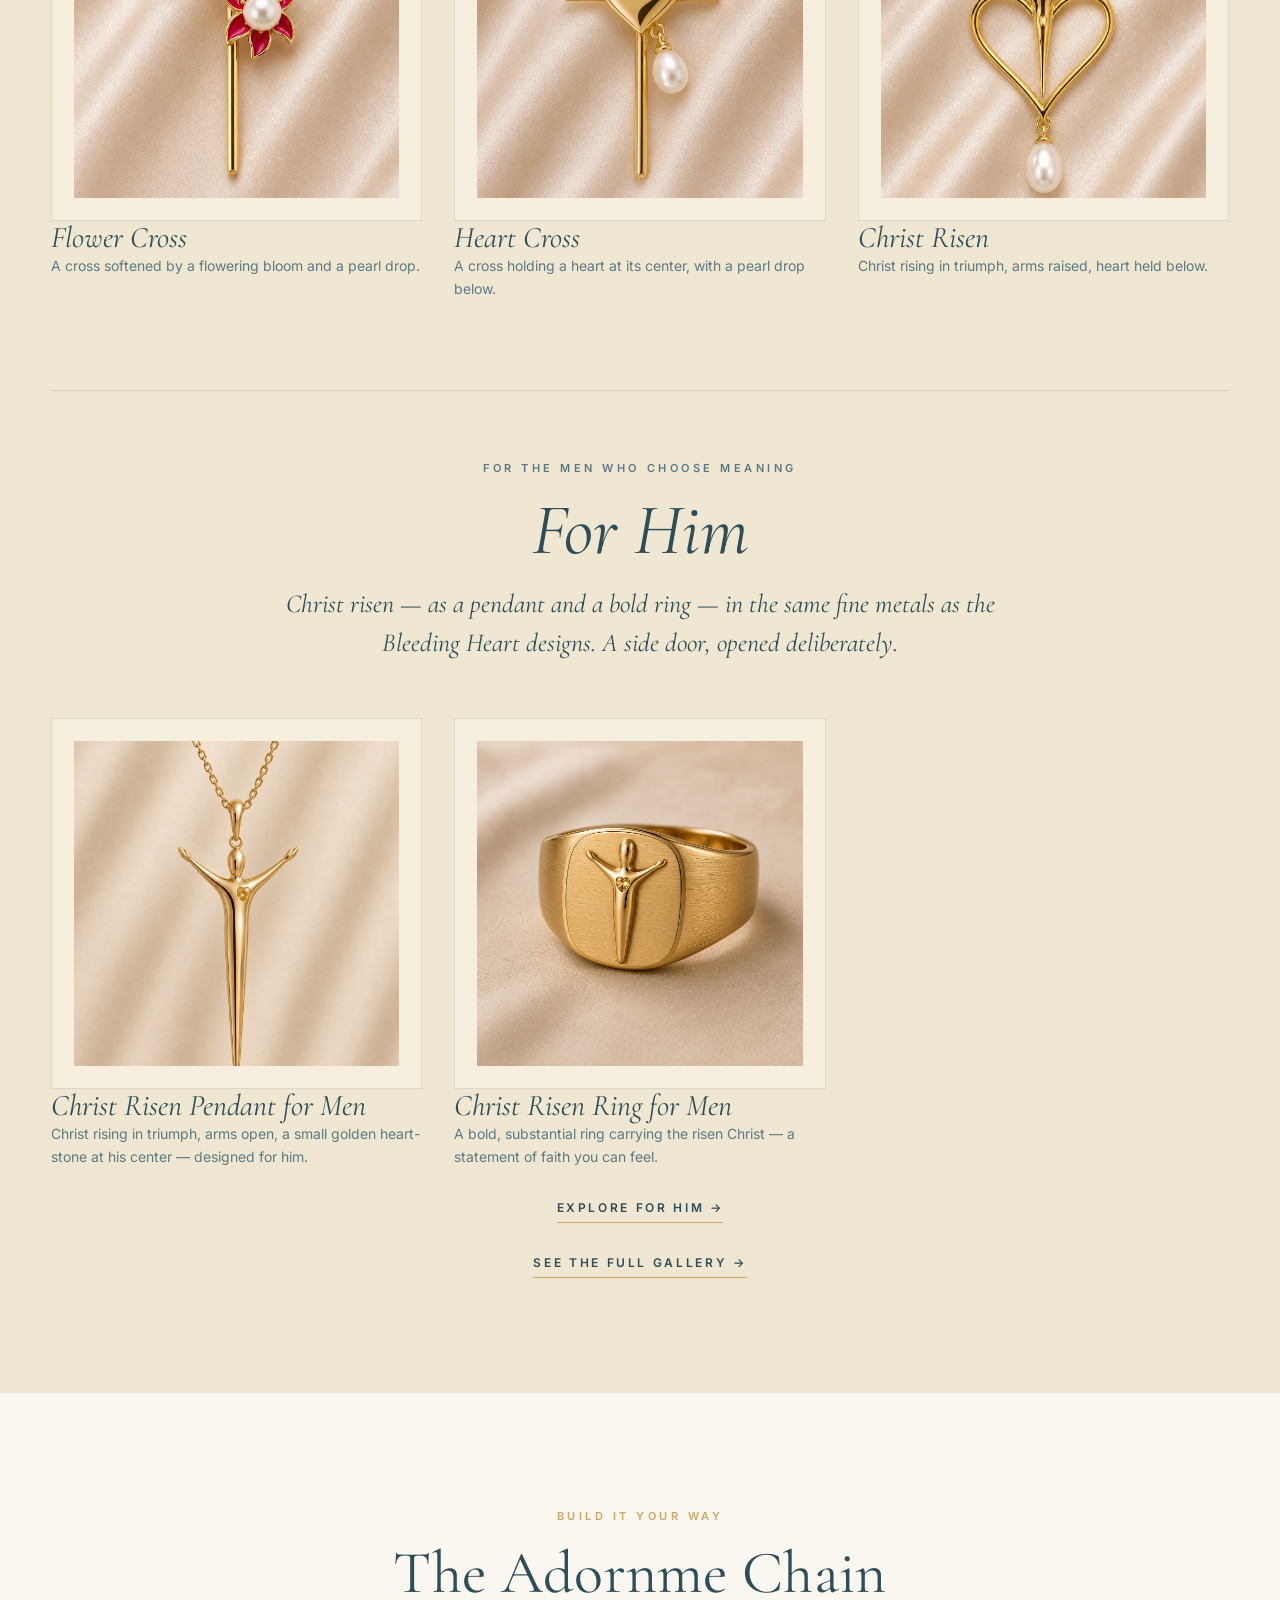
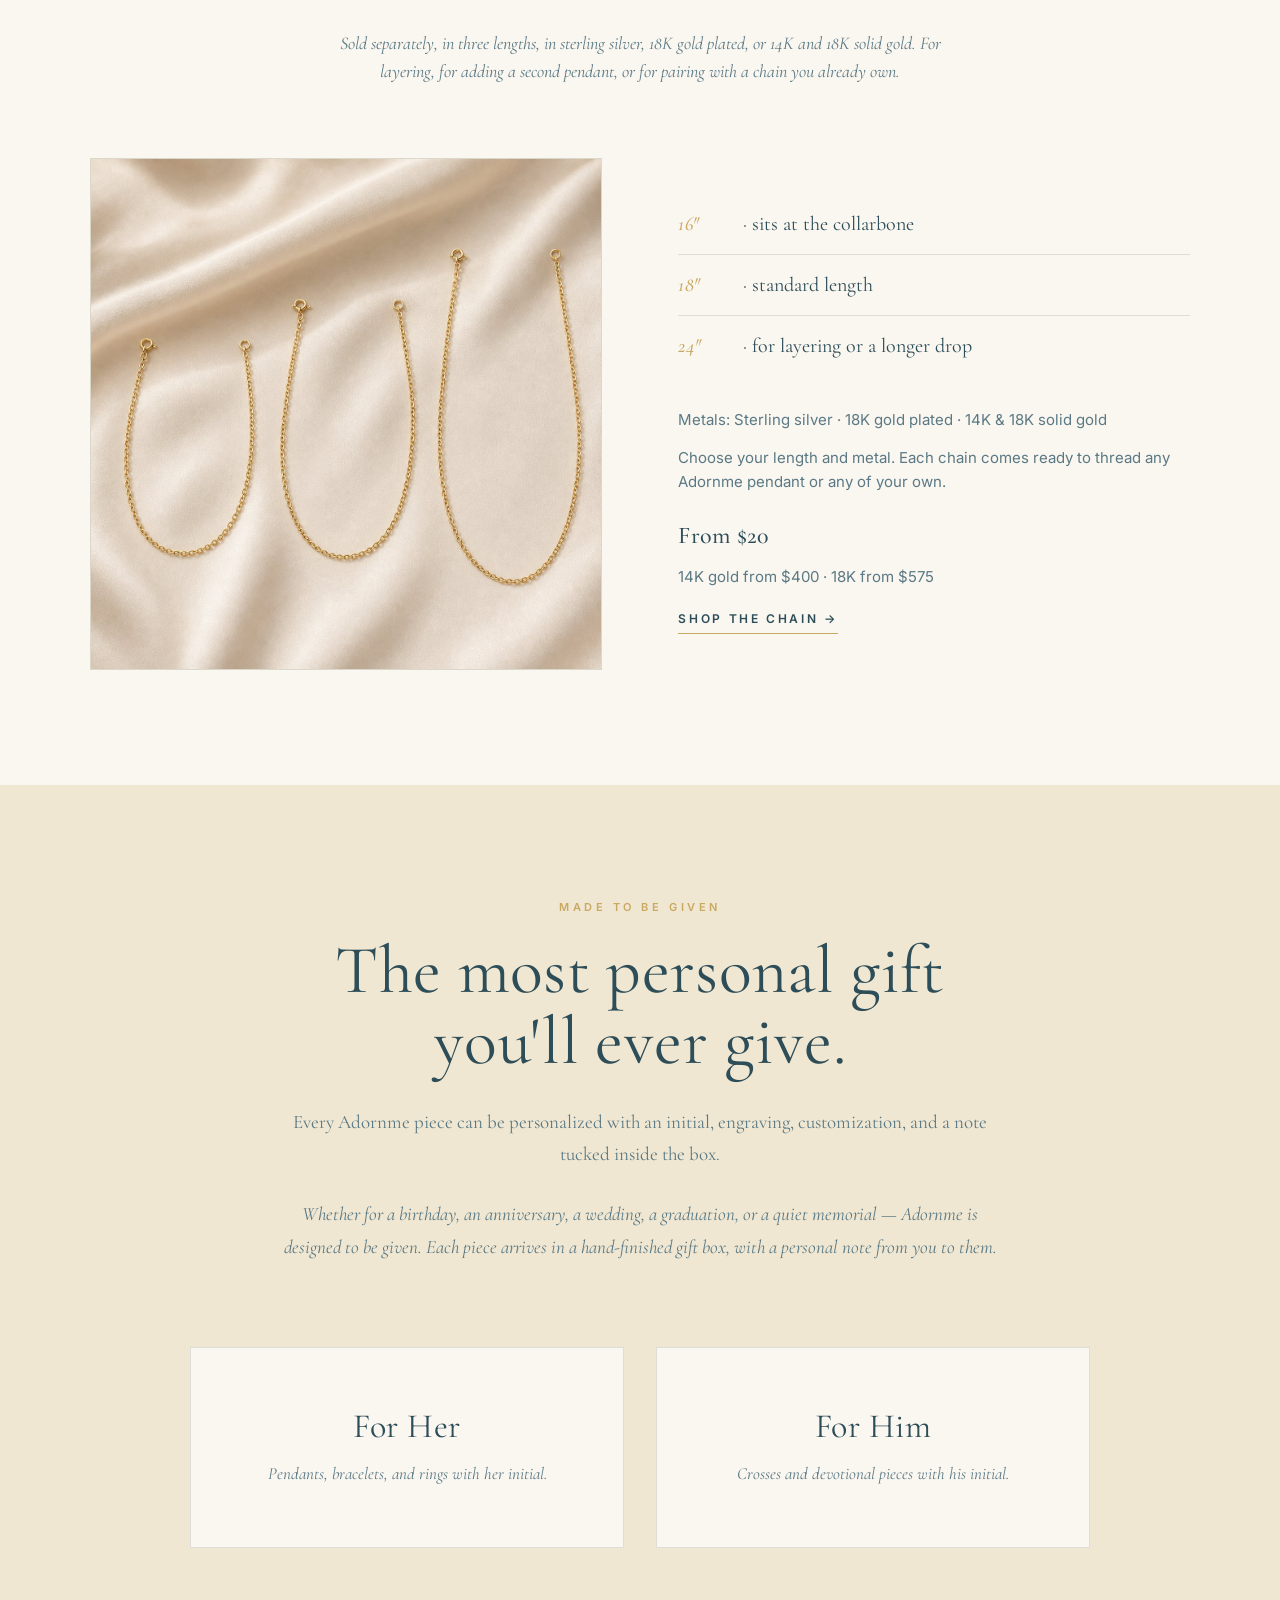
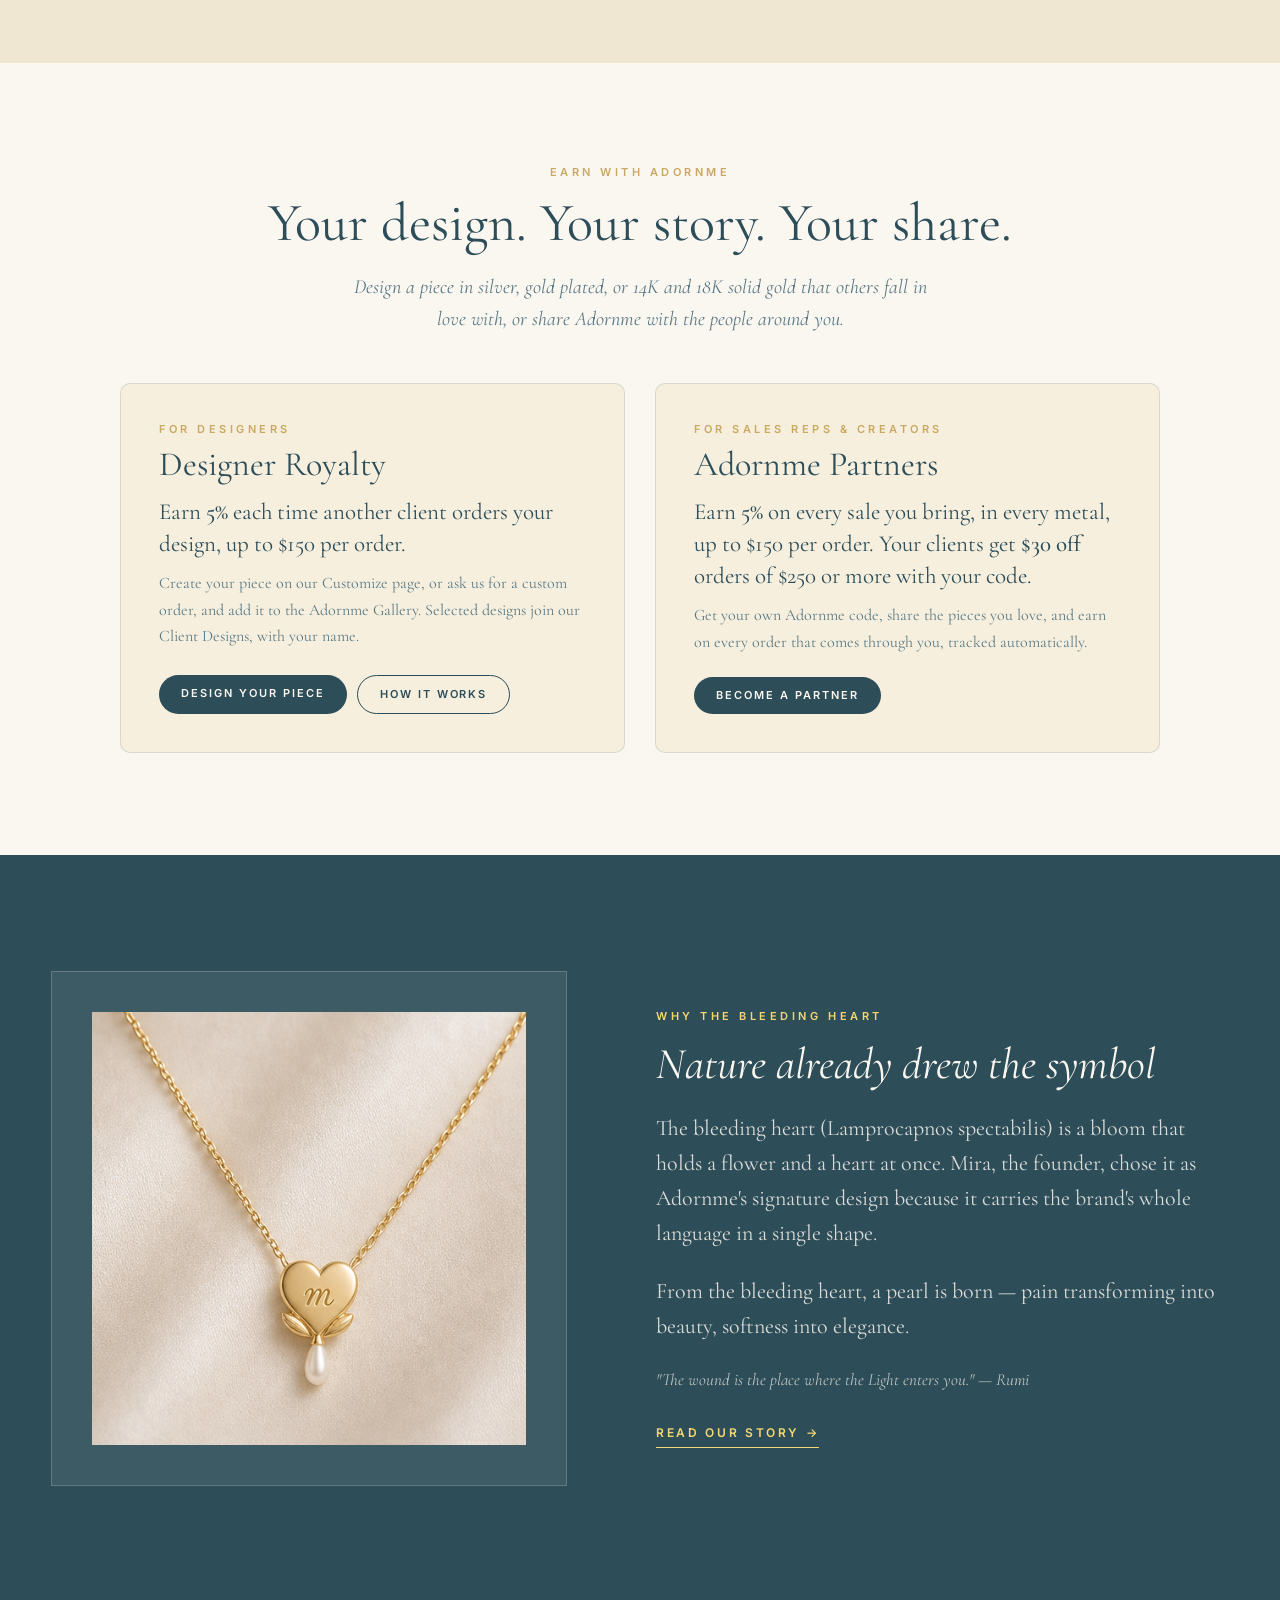
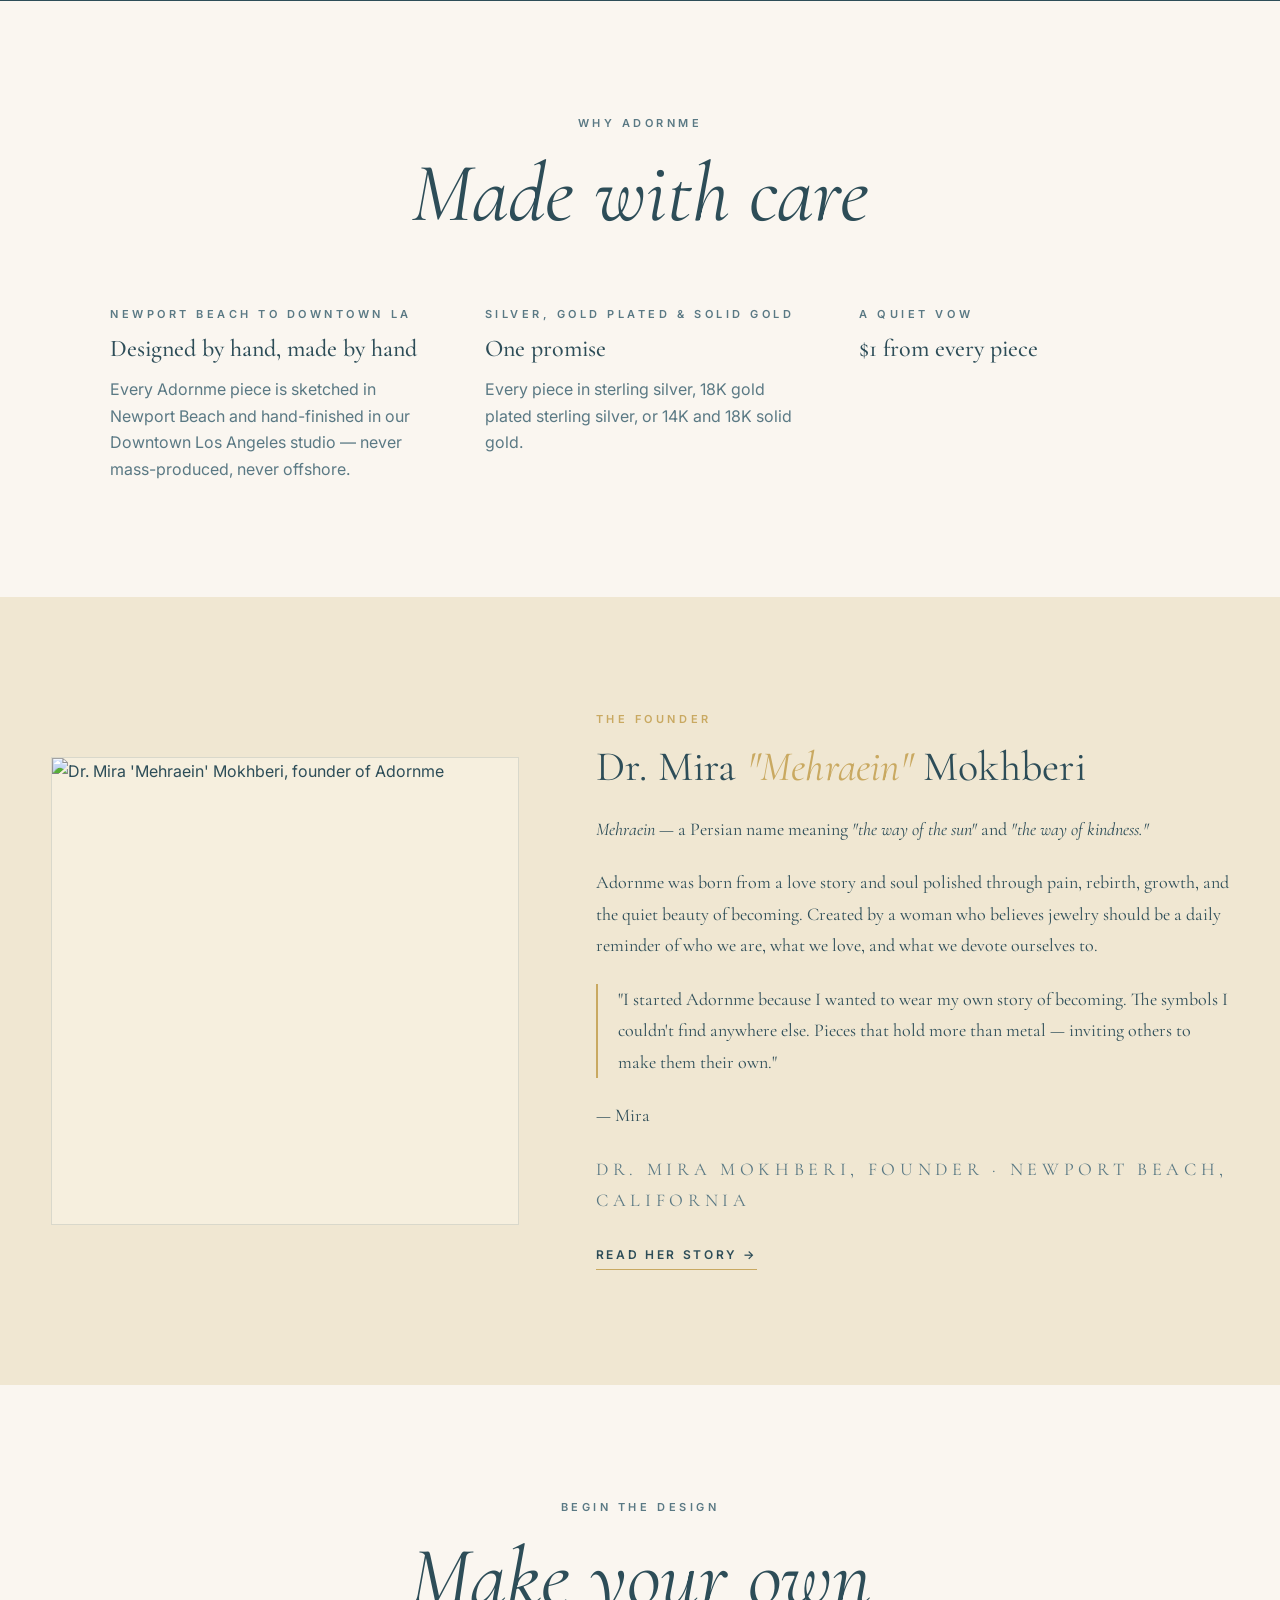
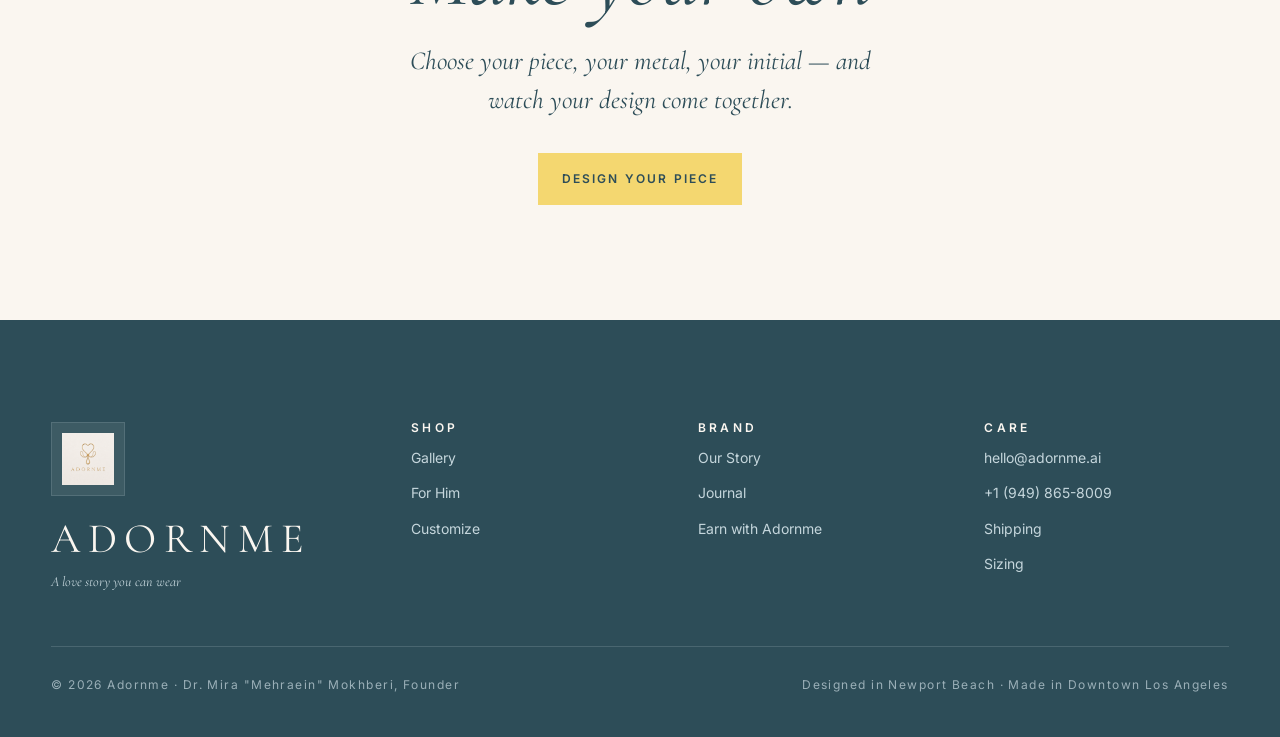
==== commit e7c7dcea: "Ambassadors are now Partners; top bar mentions both offers - Home top bar: "...every time another cl" ====
--- a/index.html
+++ b/index.html
@@ -28,7 +28,7 @@
   </style>
 </head>
 <body>
-  <a class="earn-bar" href="earn.html">Design your own piece and earn <strong>5%</strong> every time another client orders it. <span>Earn with Adornme →</span></a>
+  <a class="earn-bar" href="earn.html">Design your own piece and earn <strong>5%</strong> every time another client orders it. Or share Adornme as a Partner. <span>Earn with Adornme →</span></a>
   <nav class="nav" aria-label="Primary navigation">
     <div class="nav-left">
       <a href="trinity-collection.html">Gallery</a>
@@ -230,10 +230,10 @@
       </article>
       <article class="earn-card">
         <div class="eyebrow">For sales reps &amp; creators</div>
-        <h3>Adornme Ambassadors</h3>
+        <h3>Adornme Partners</h3>
         <p class="pct">Earn <strong>5%</strong> on every sale you bring, in every metal, up to $150 per order. Your clients get <strong>$30 off</strong> orders of $250 or more with your code.</p>
         <p class="copy">Get your own Adornme code, share the pieces you love, and earn on every order that comes through you, tracked automatically.</p>
-        <div class="links"><a class="primary" href="earn.html#ambassador">Become an Ambassador</a></div>
+        <div class="links"><a class="primary" href="earn.html#partner">Become a Partner</a></div>
       </article>
     </div>
   </section>
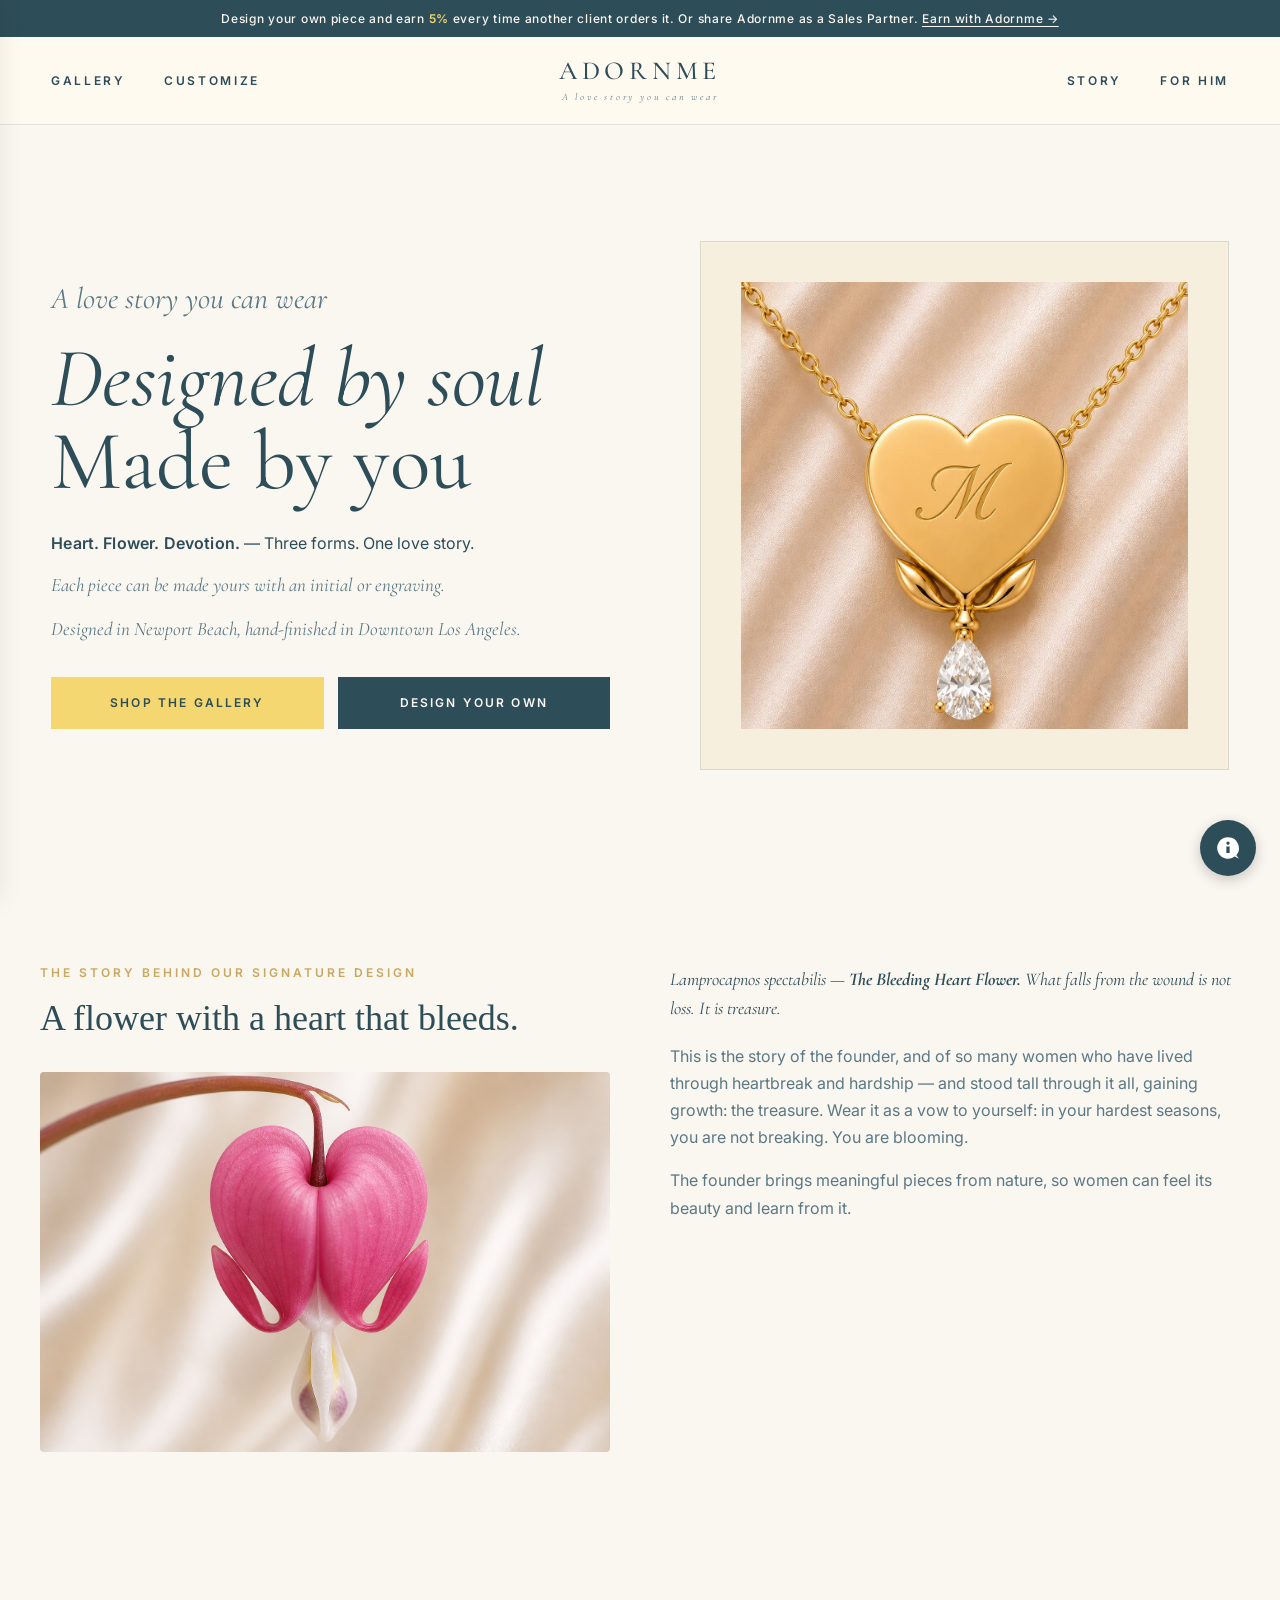
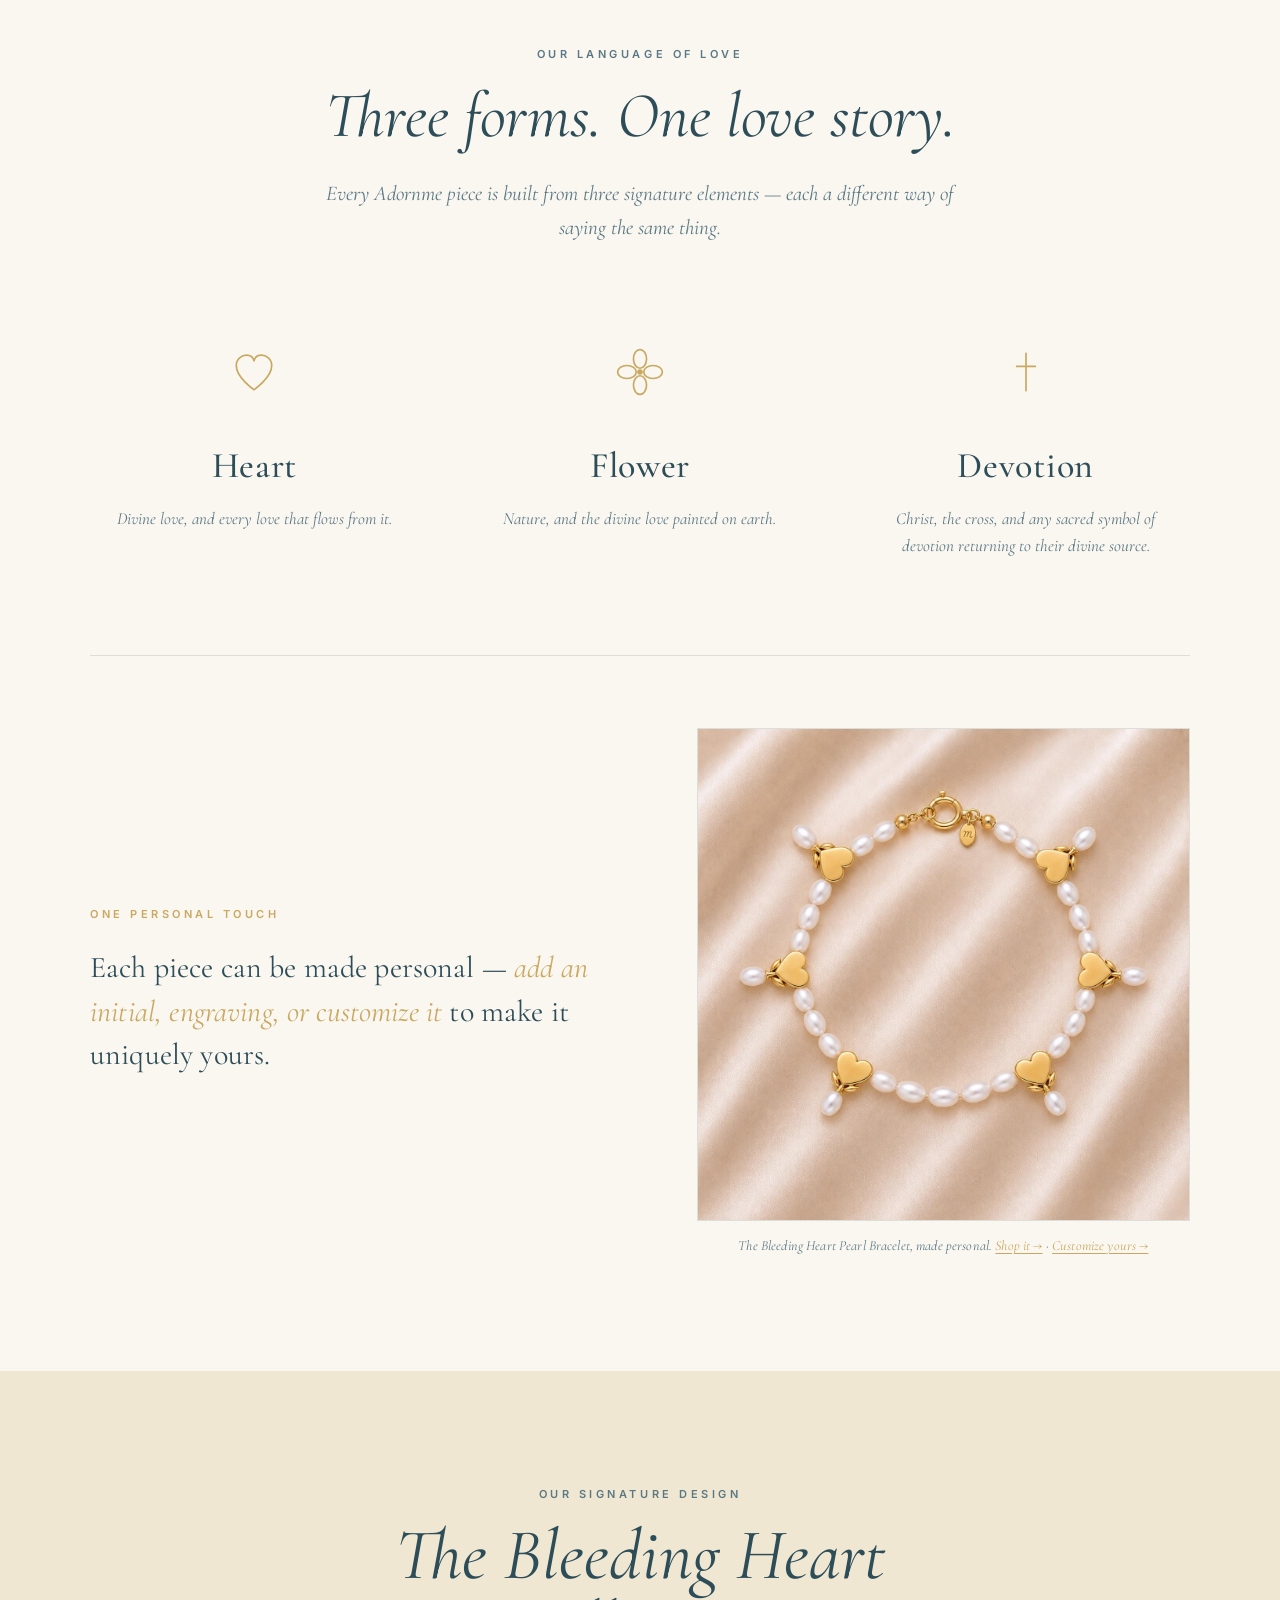
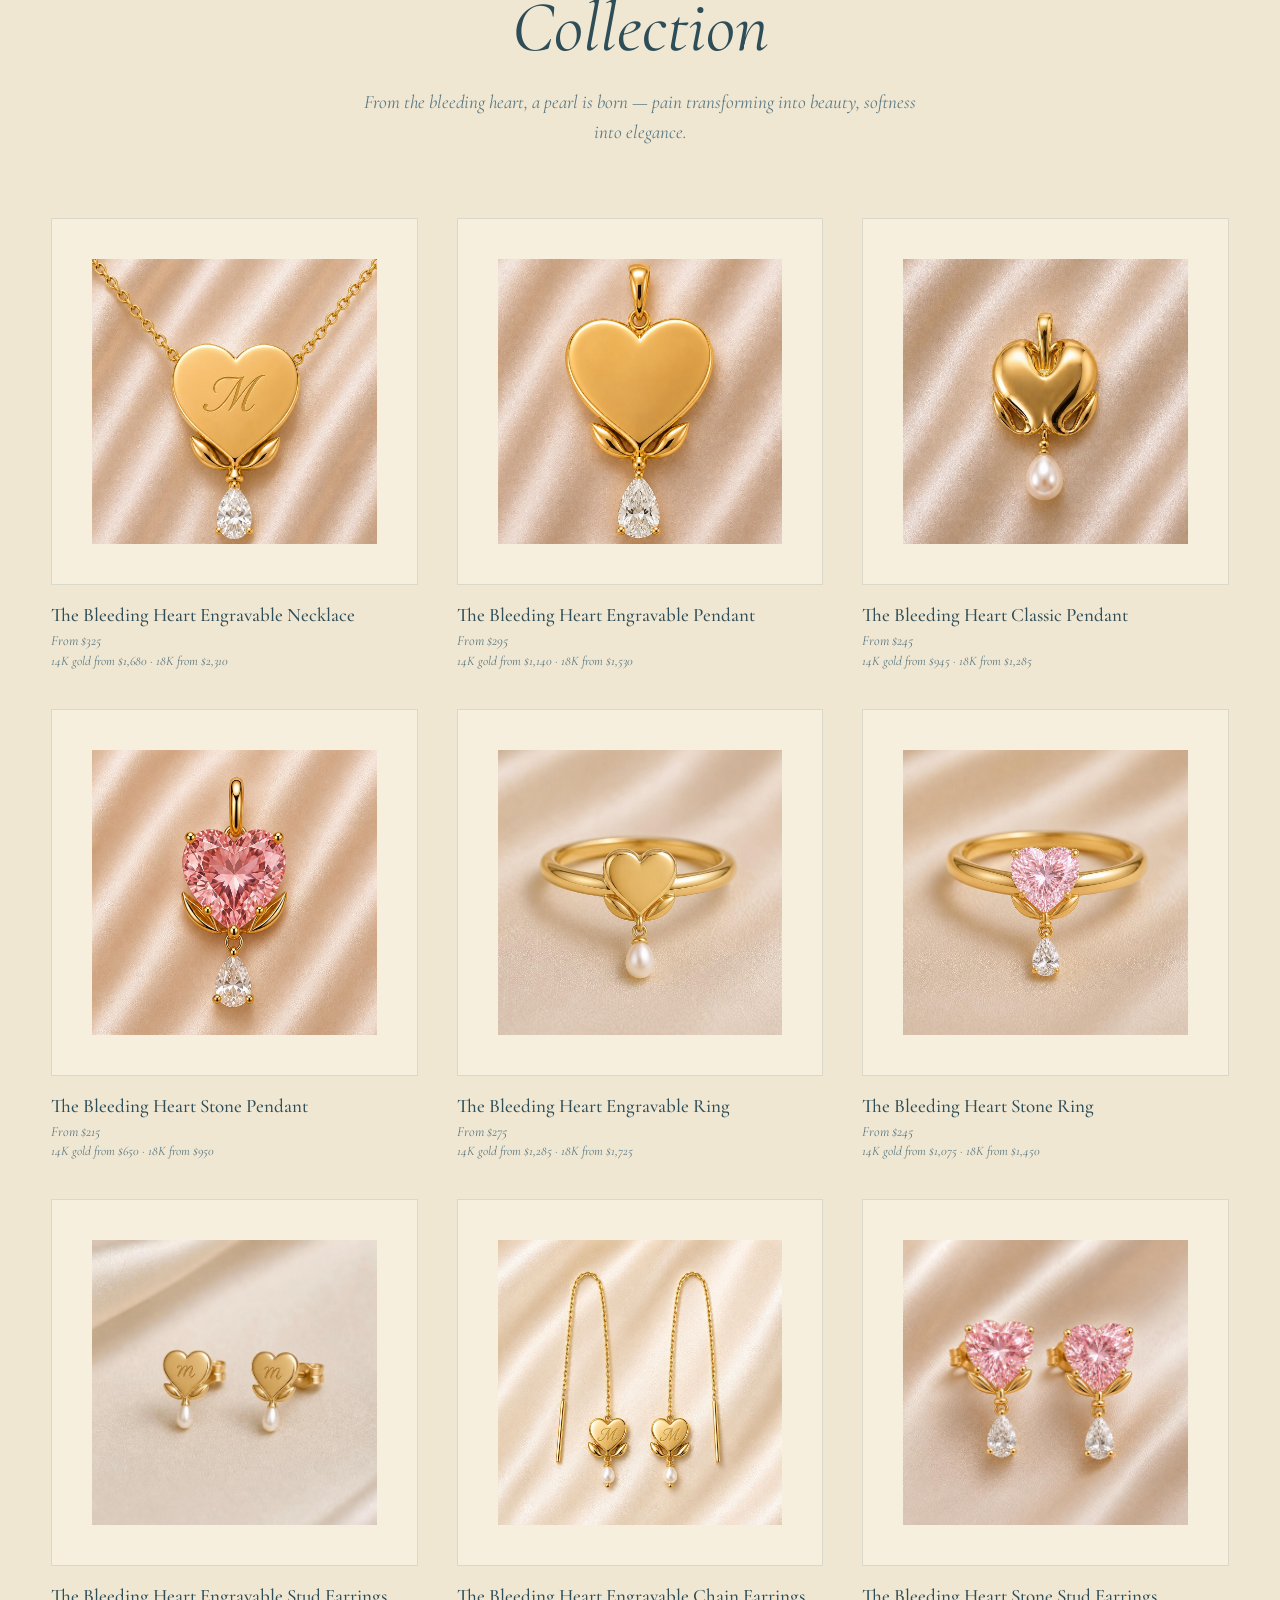
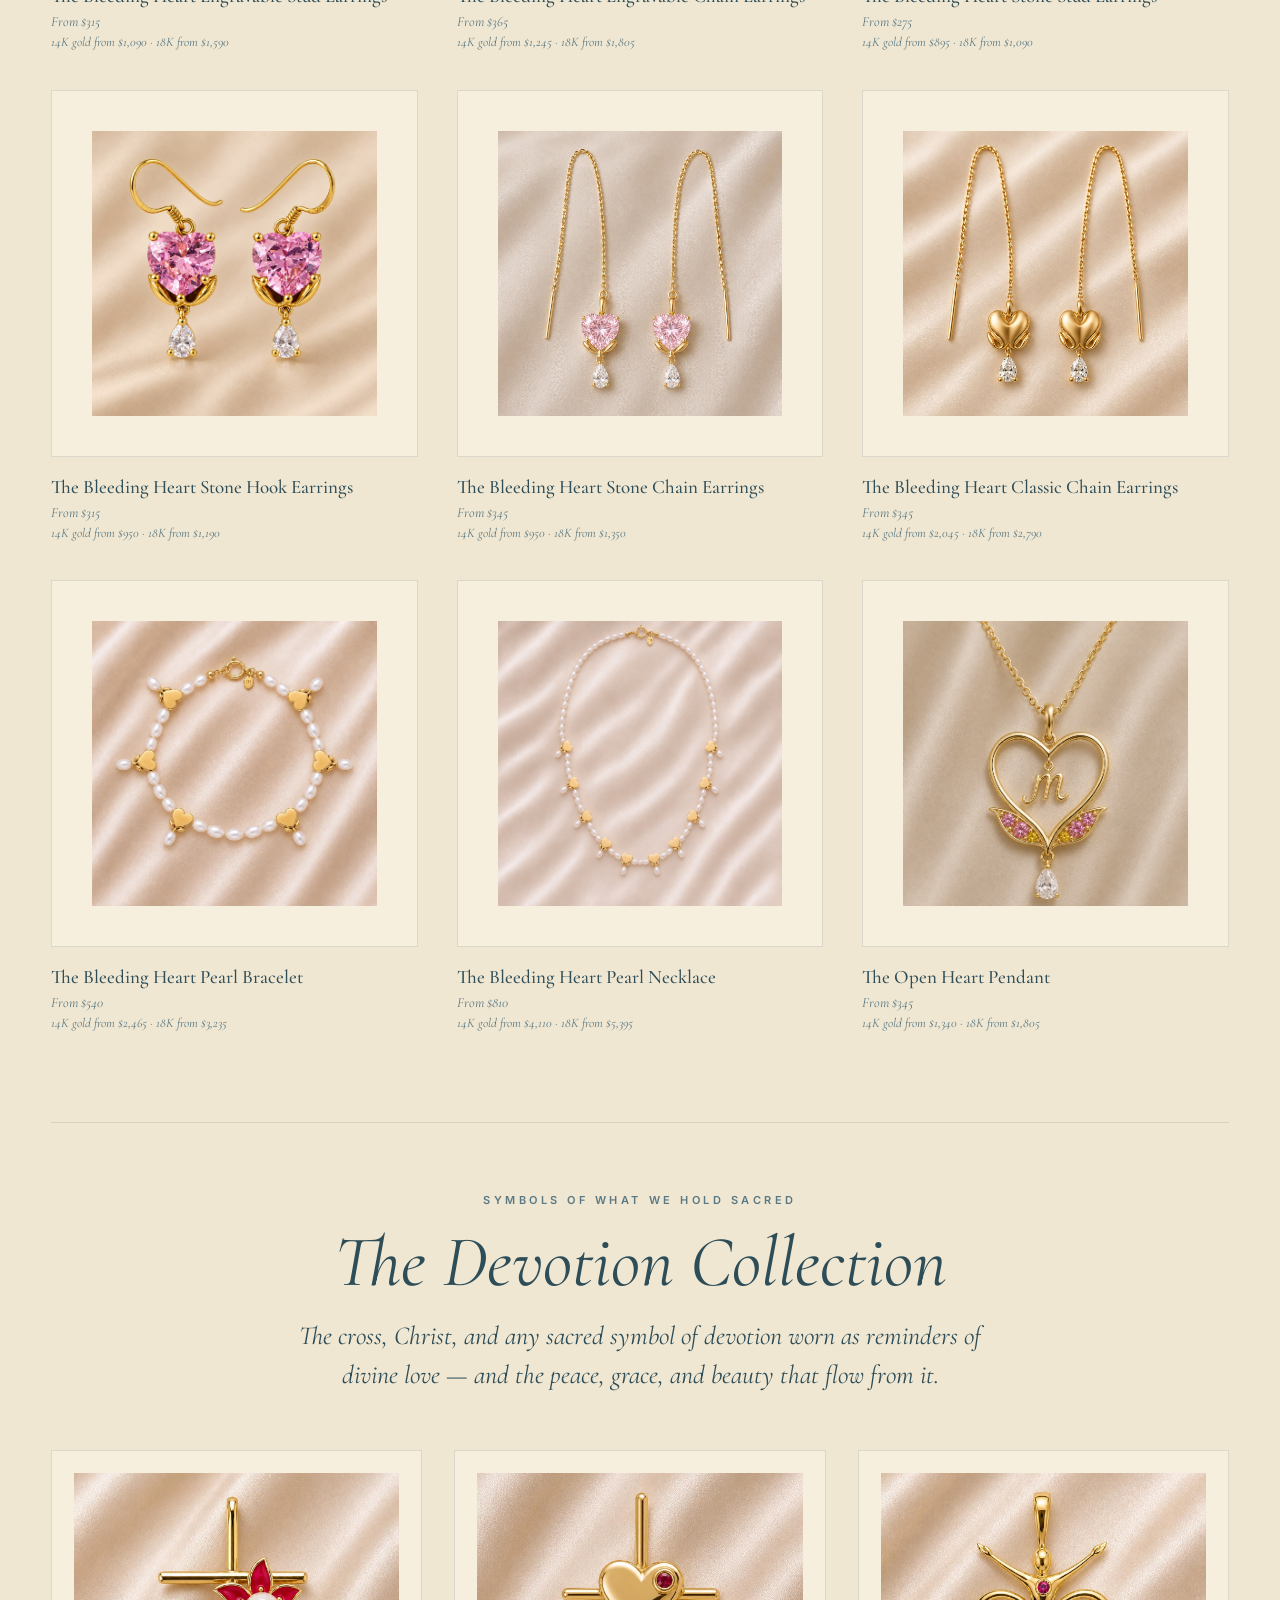
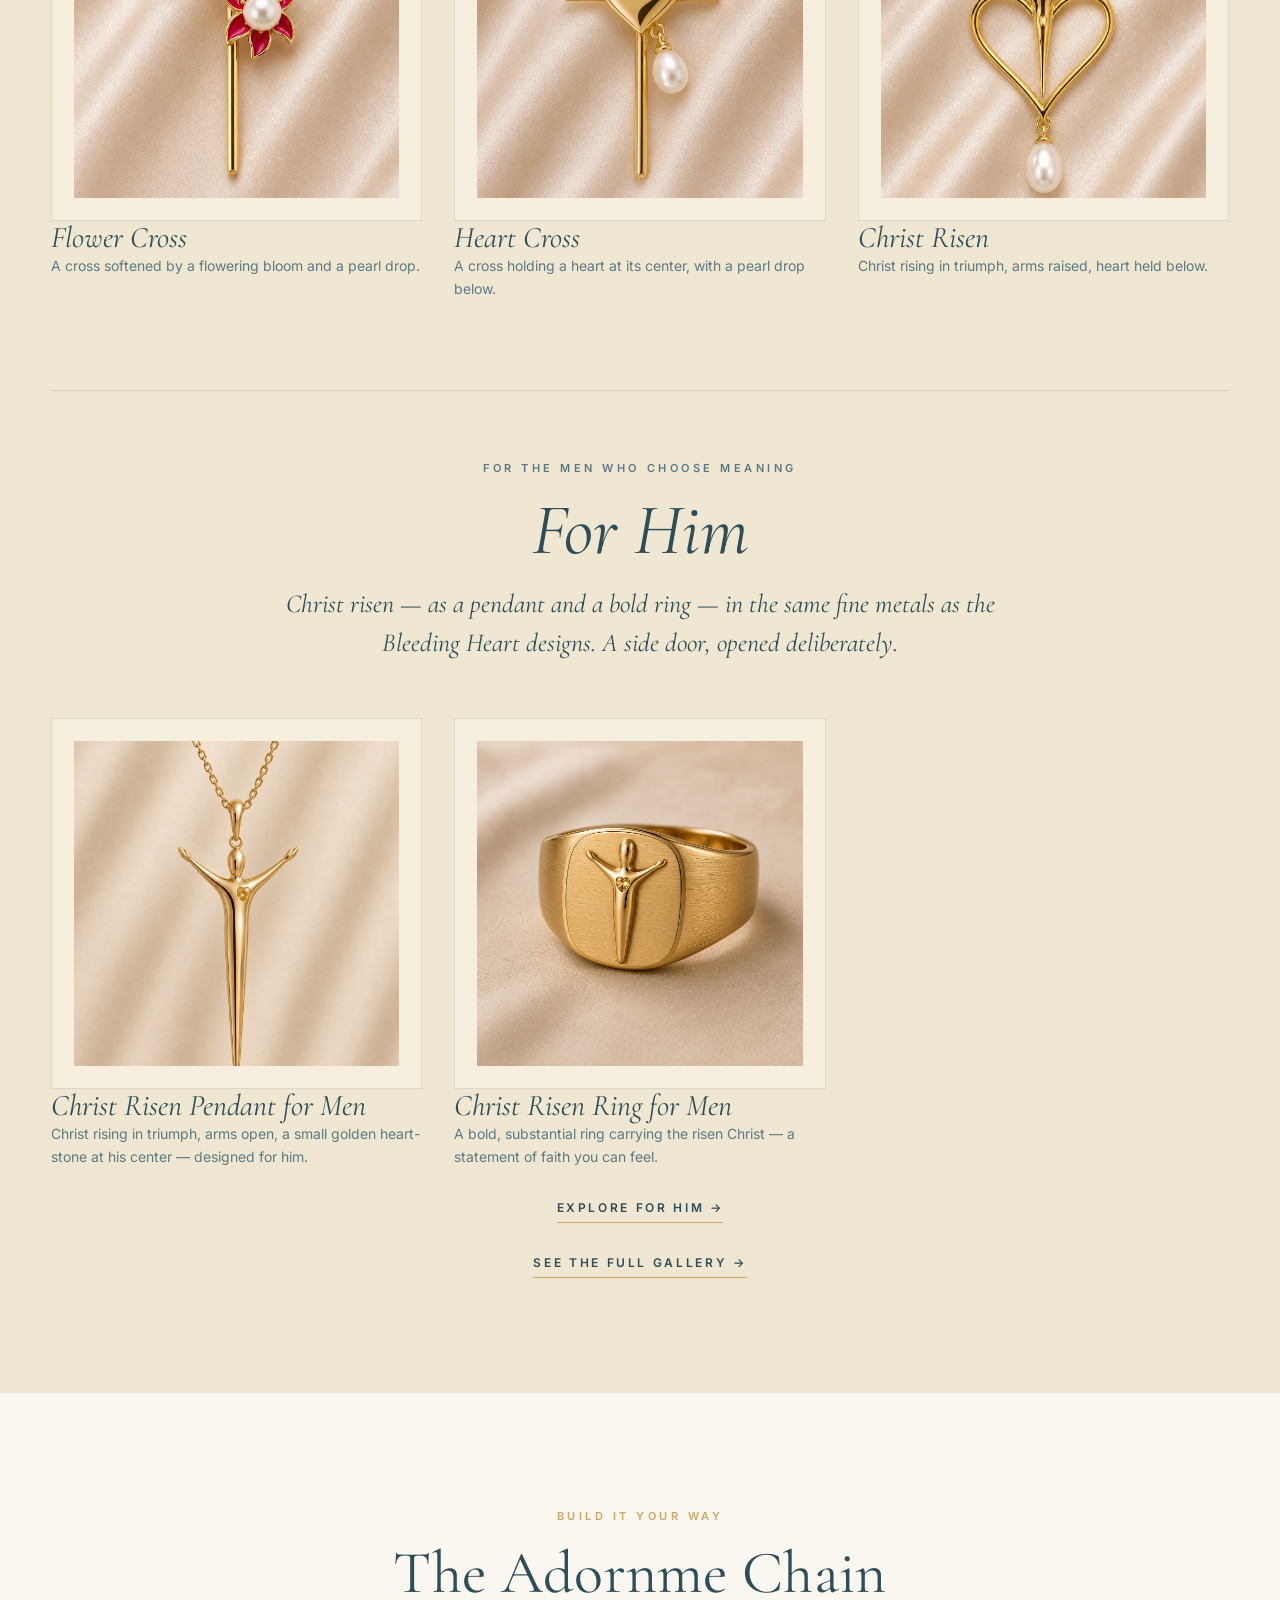
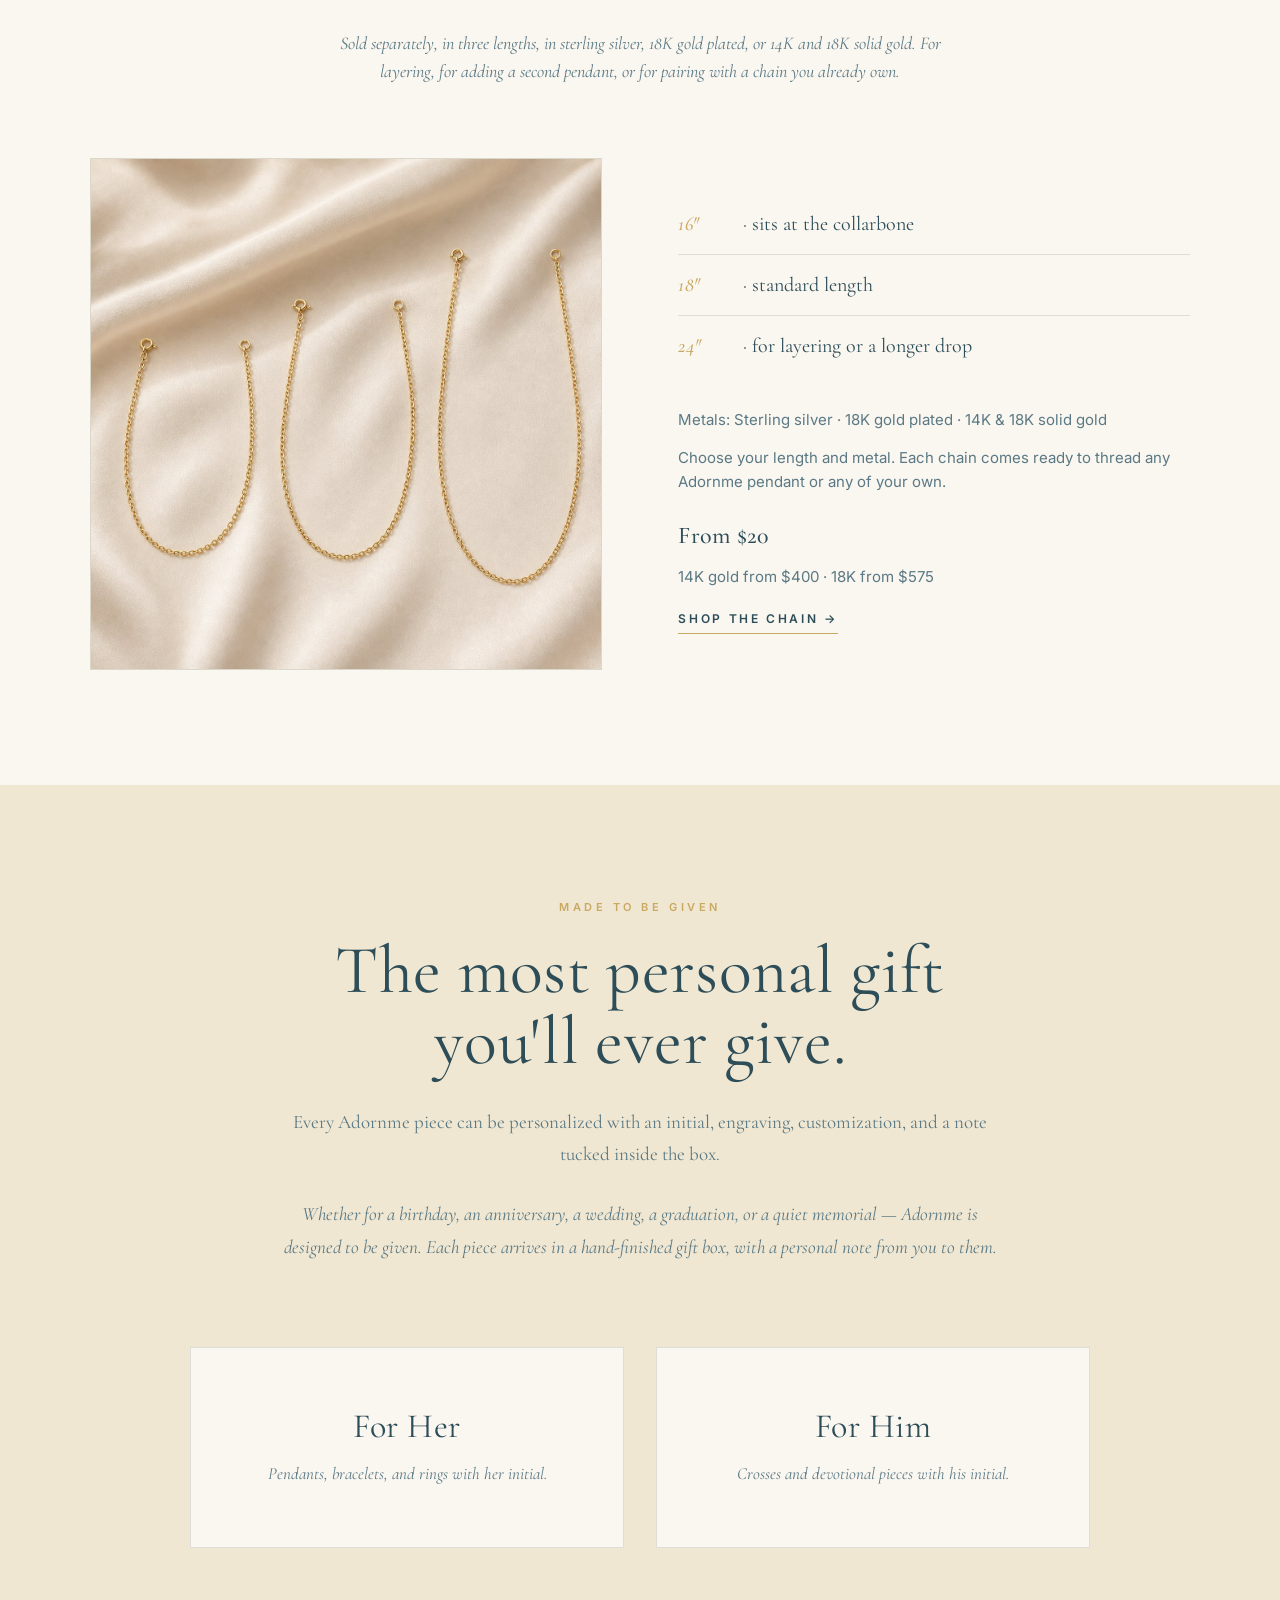
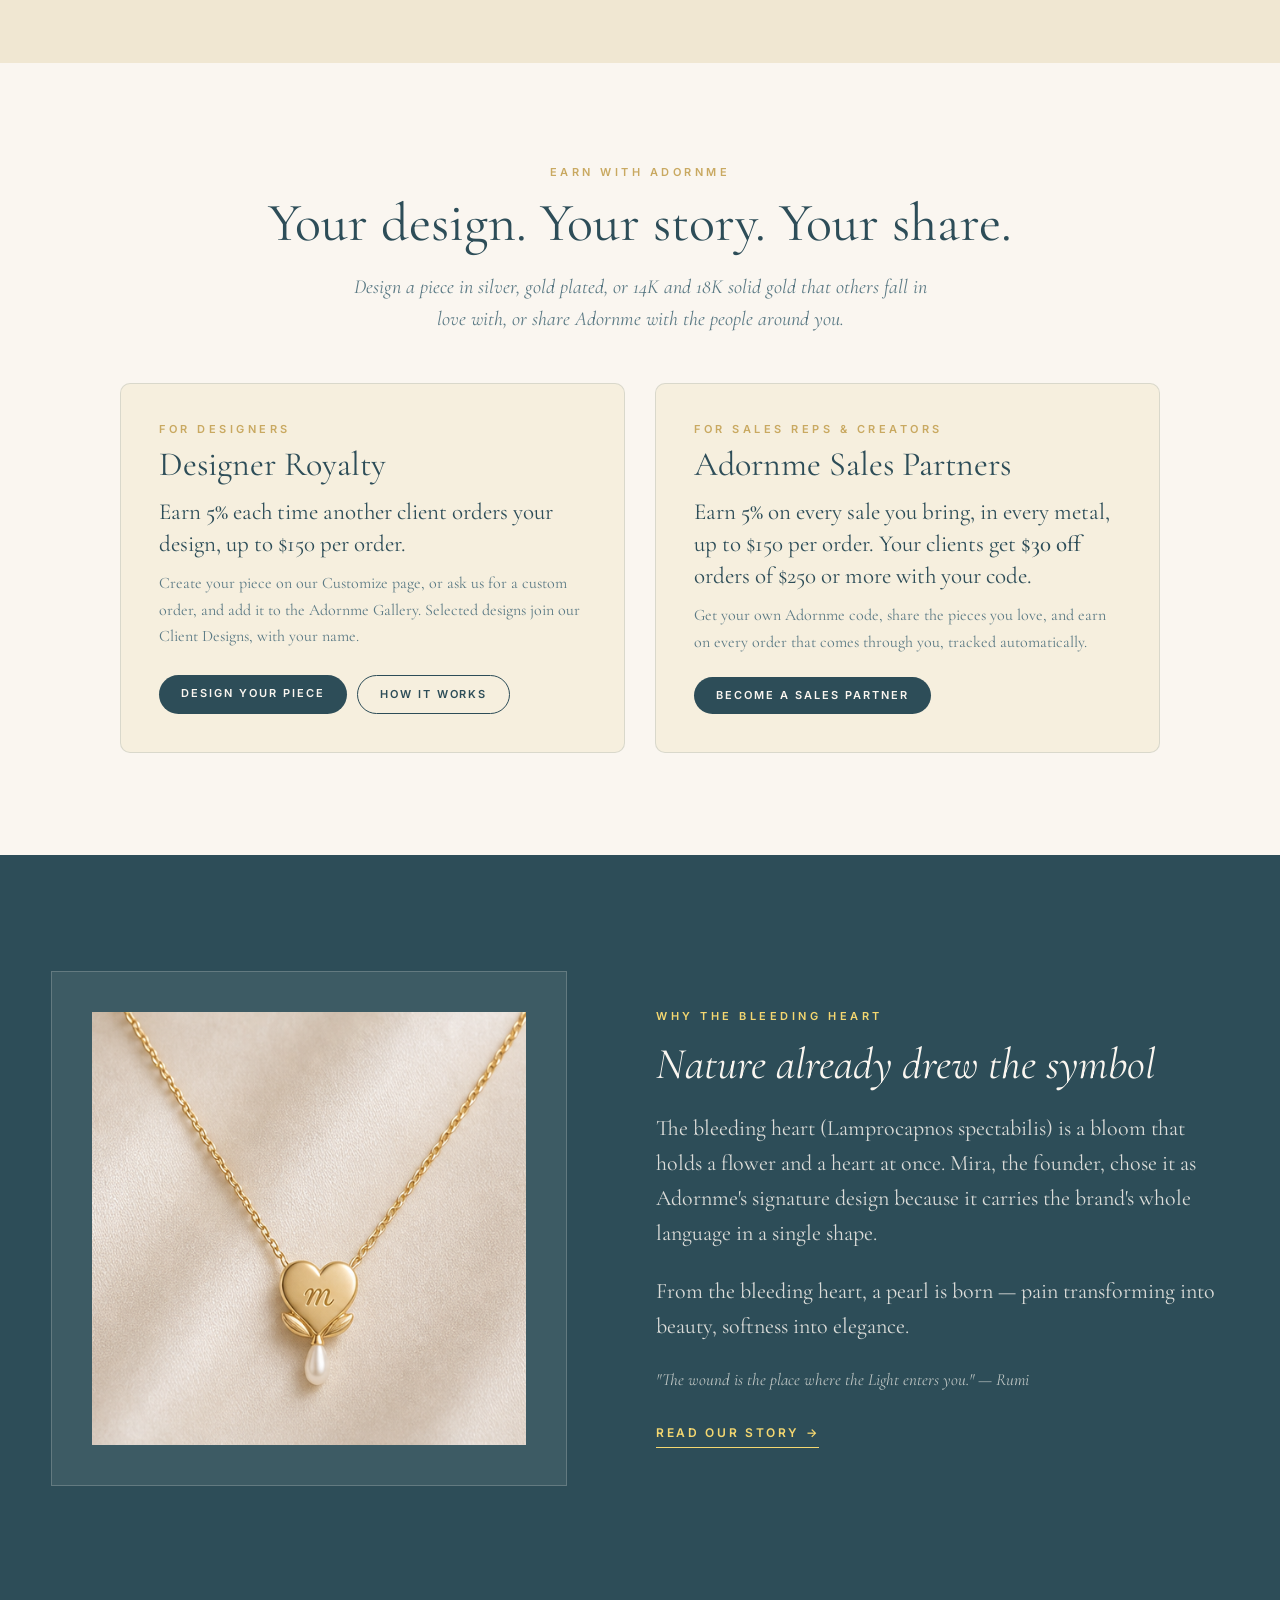
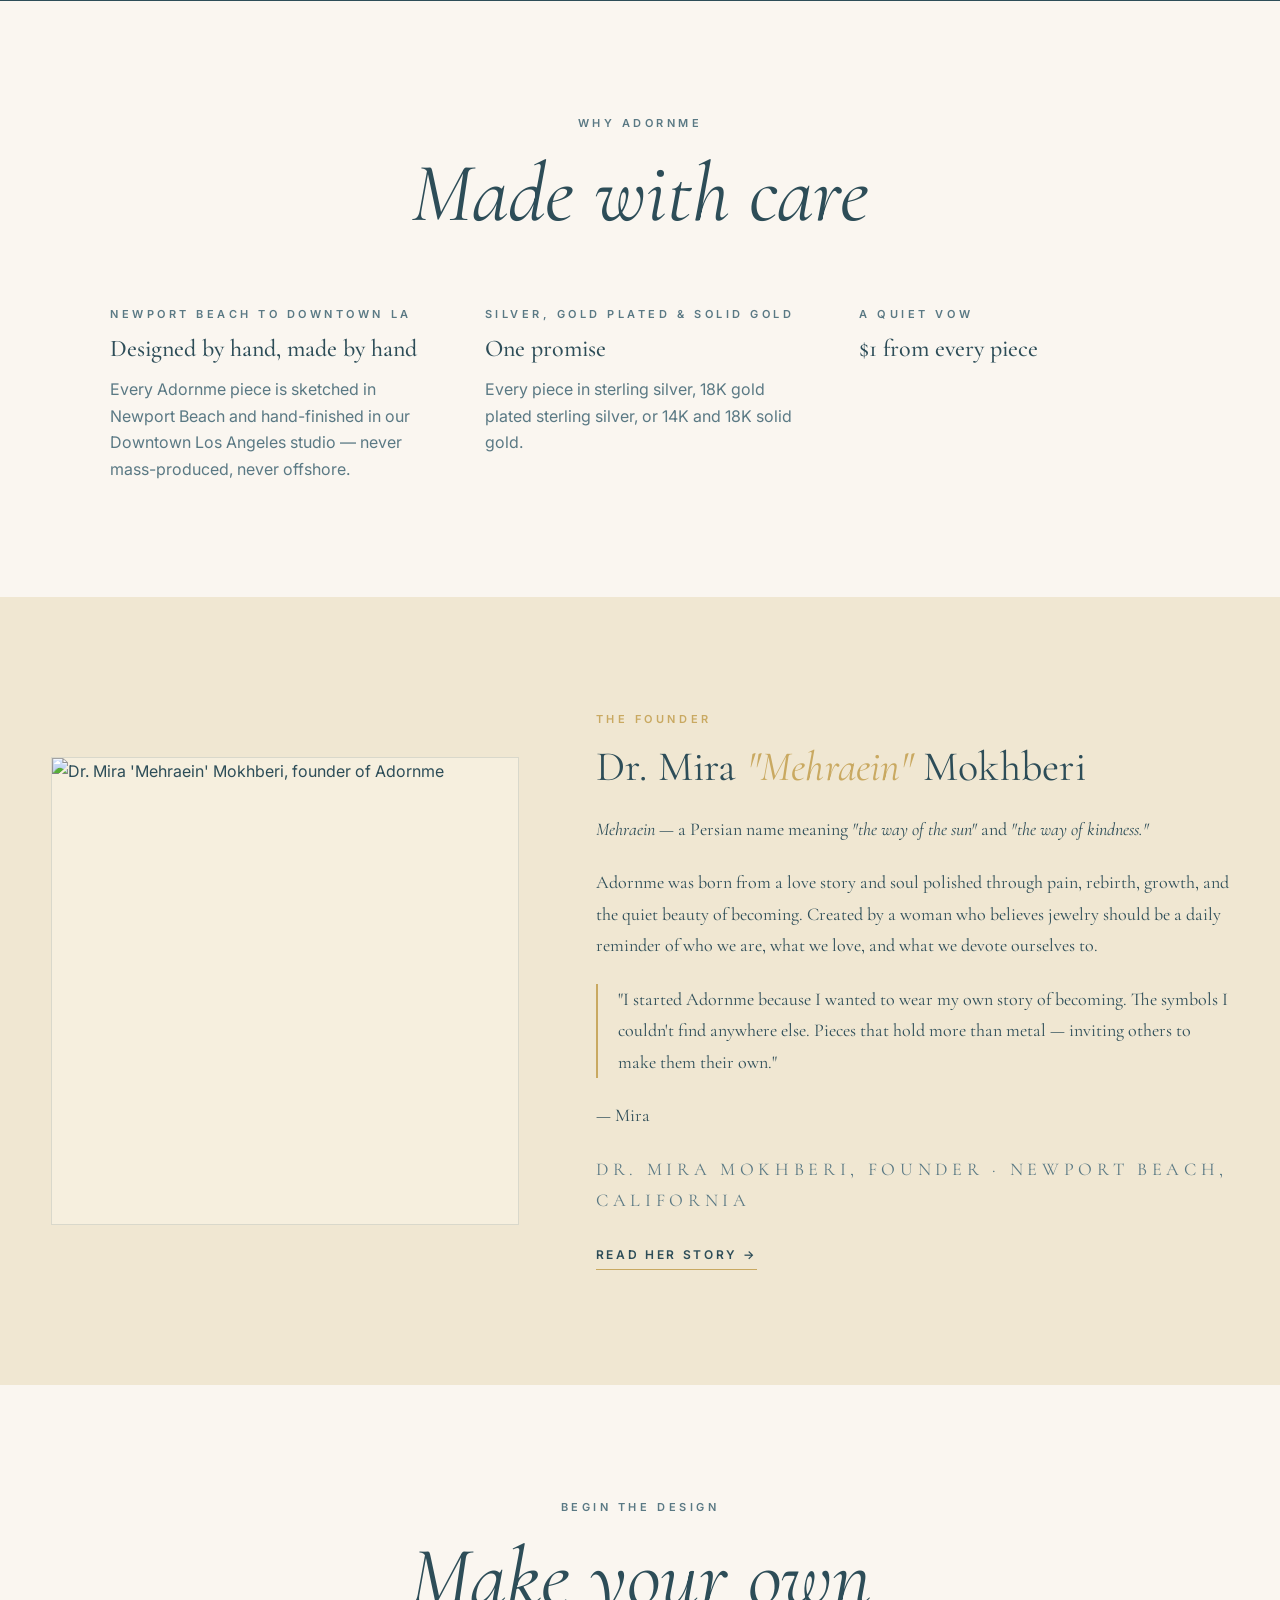
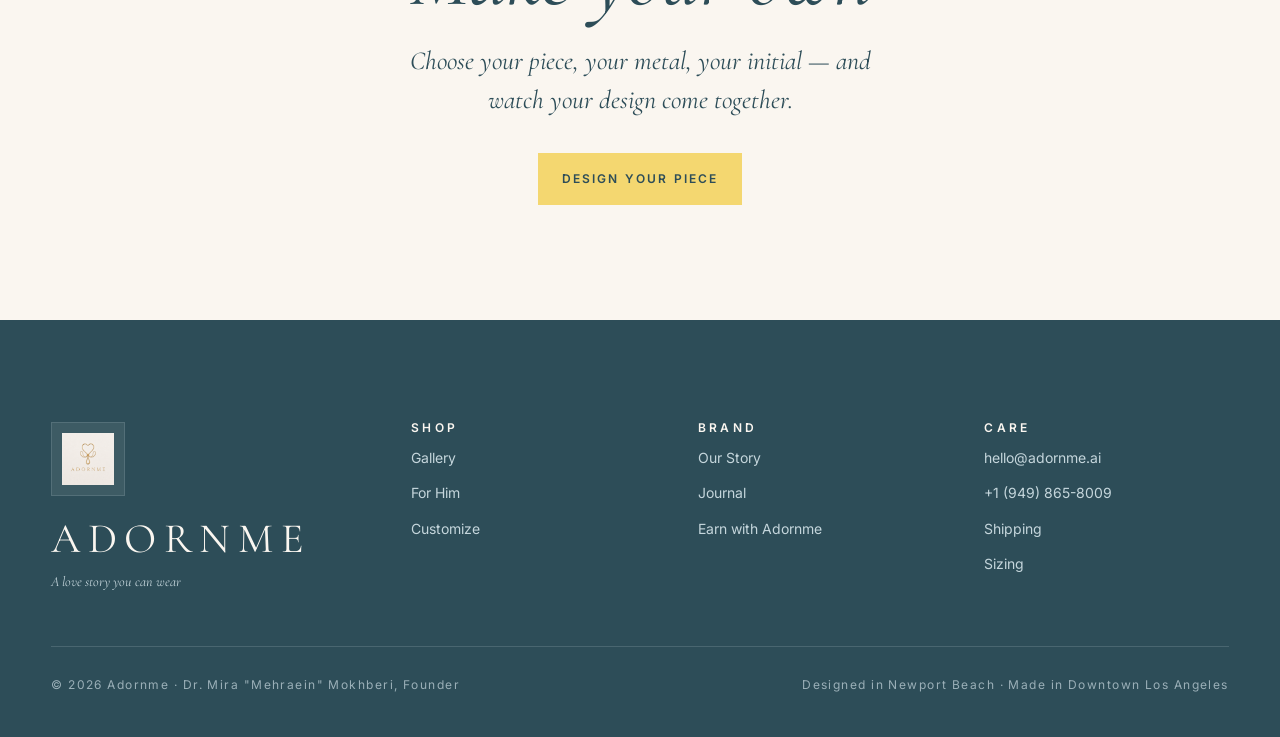
==== commit 9026a41a: "Sales Partners; each offer links to its own section - "Partner" renamed "Sales Partner" (home bar an" ====
--- a/index.html
+++ b/index.html
@@ -8,7 +8,9 @@
   <style>
   .earn-bar{display:block;padding:10px 16px;background:var(--ink);color:var(--ivory);text-align:center;font:500 12px/1.45 var(--sans);letter-spacing:.06em;text-decoration:none;}
   .earn-bar strong{color:var(--buttercup);font-weight:600;}
-  .earn-bar span{white-space:nowrap;text-decoration:underline;text-underline-offset:3px;}
+  .earn-bar a{color:inherit;text-decoration:none;}
+  .earn-bar a:hover{text-decoration:underline;text-underline-offset:3px;}
+  .earn-bar a.more{white-space:nowrap;text-decoration:underline;text-underline-offset:3px;}
   .earn-home{padding:clamp(60px,8vw,110px) clamp(20px,4vw,56px);background:var(--ivory);text-align:center;}
   .earn-home .eyebrow{color:var(--antique-gold);}
   .earn-home h2{margin:14px auto 0;max-width:760px;font:400 clamp(32px,4.6vw,54px)/1.08 var(--serif);color:var(--ink);}
@@ -28,7 +30,7 @@
   </style>
 </head>
 <body>
-  <a class="earn-bar" href="earn.html">Design your own piece and earn <strong>5%</strong> every time another client orders it. Or share Adornme as a Partner. <span>Earn with Adornme →</span></a>
+  <div class="earn-bar"><a href="earn.html#royalty">Design your own piece and earn <strong>5%</strong> every time another client orders it.</a> <a href="earn.html#partner">Or share Adornme as a Sales Partner.</a> <a class="more" href="earn.html">Earn with Adornme →</a></div>
   <nav class="nav" aria-label="Primary navigation">
     <div class="nav-left">
       <a href="trinity-collection.html">Gallery</a>
@@ -230,10 +232,10 @@
       </article>
       <article class="earn-card">
         <div class="eyebrow">For sales reps &amp; creators</div>
-        <h3>Adornme Partners</h3>
+        <h3>Adornme Sales Partners</h3>
         <p class="pct">Earn <strong>5%</strong> on every sale you bring, in every metal, up to $150 per order. Your clients get <strong>$30 off</strong> orders of $250 or more with your code.</p>
         <p class="copy">Get your own Adornme code, share the pieces you love, and earn on every order that comes through you, tracked automatically.</p>
-        <div class="links"><a class="primary" href="earn.html#partner">Become a Partner</a></div>
+        <div class="links"><a class="primary" href="earn.html#partner">Become a Sales Partner</a></div>
       </article>
     </div>
   </section>
